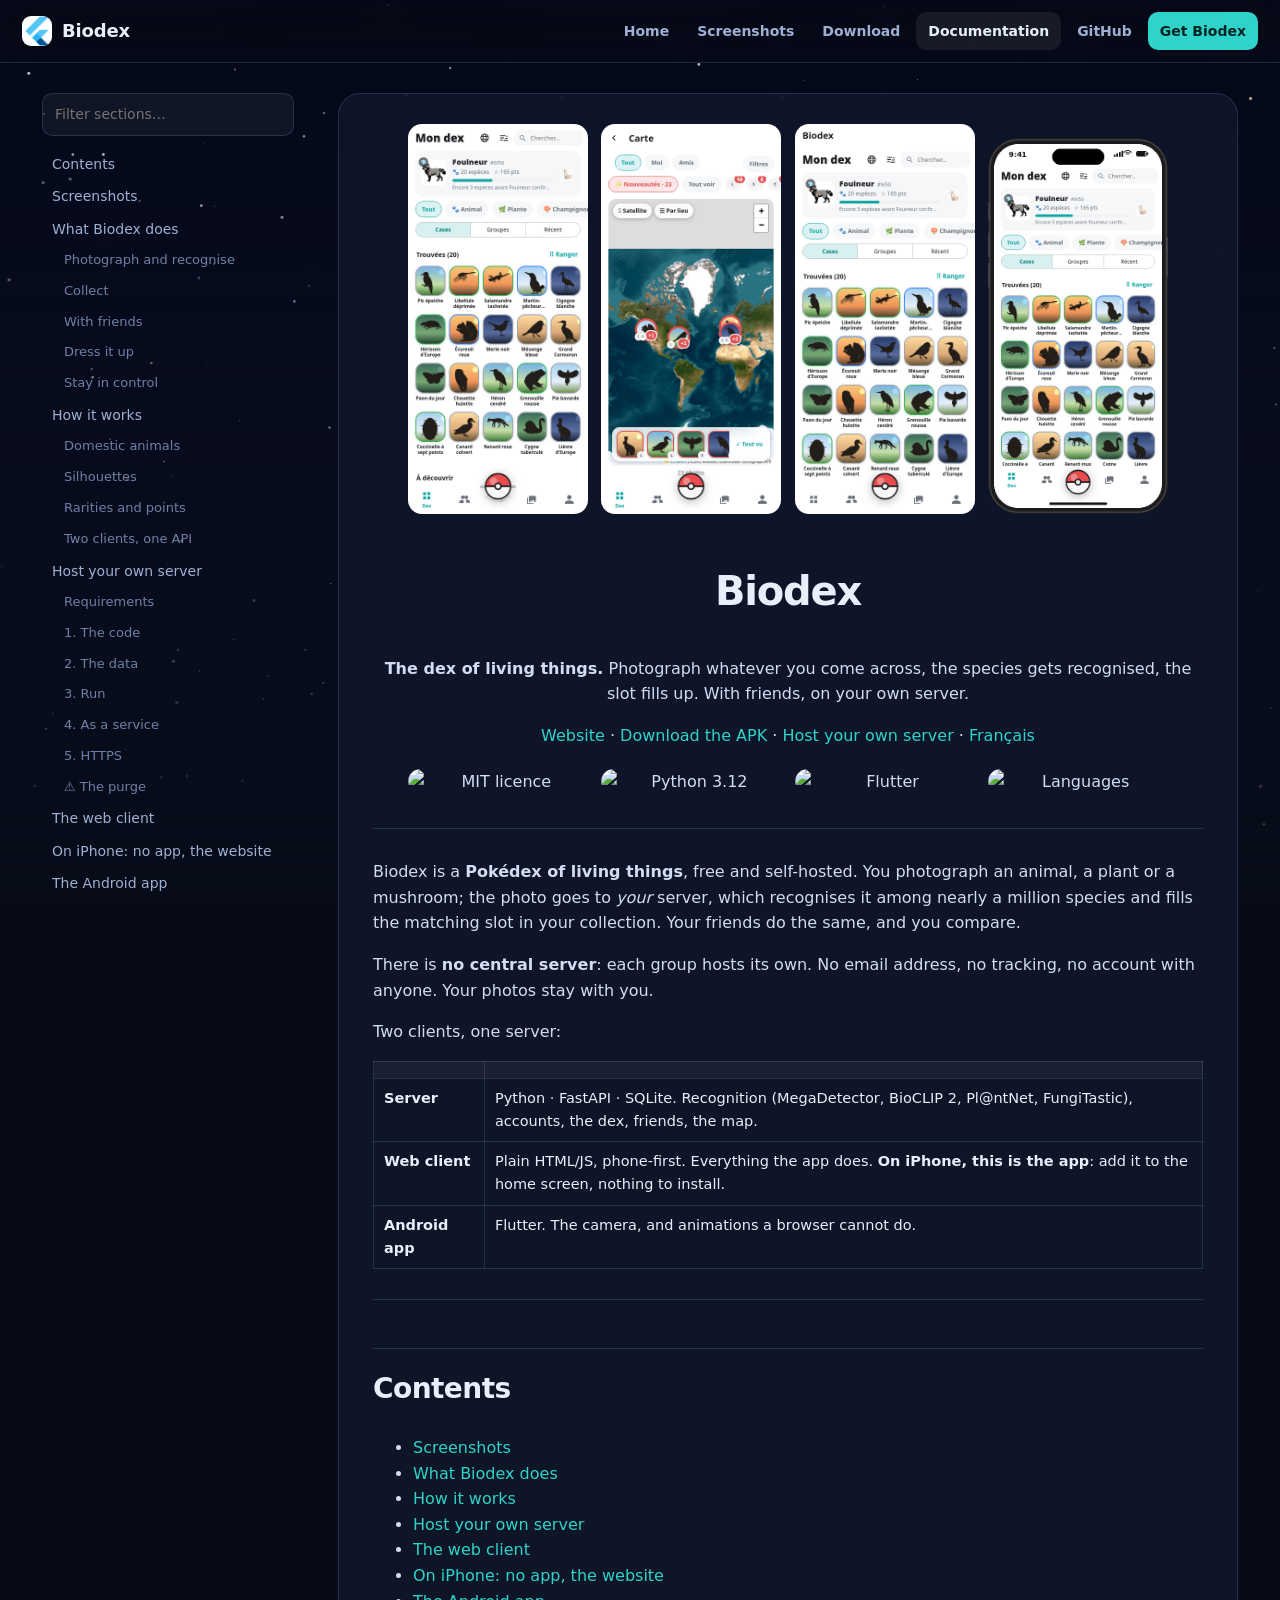
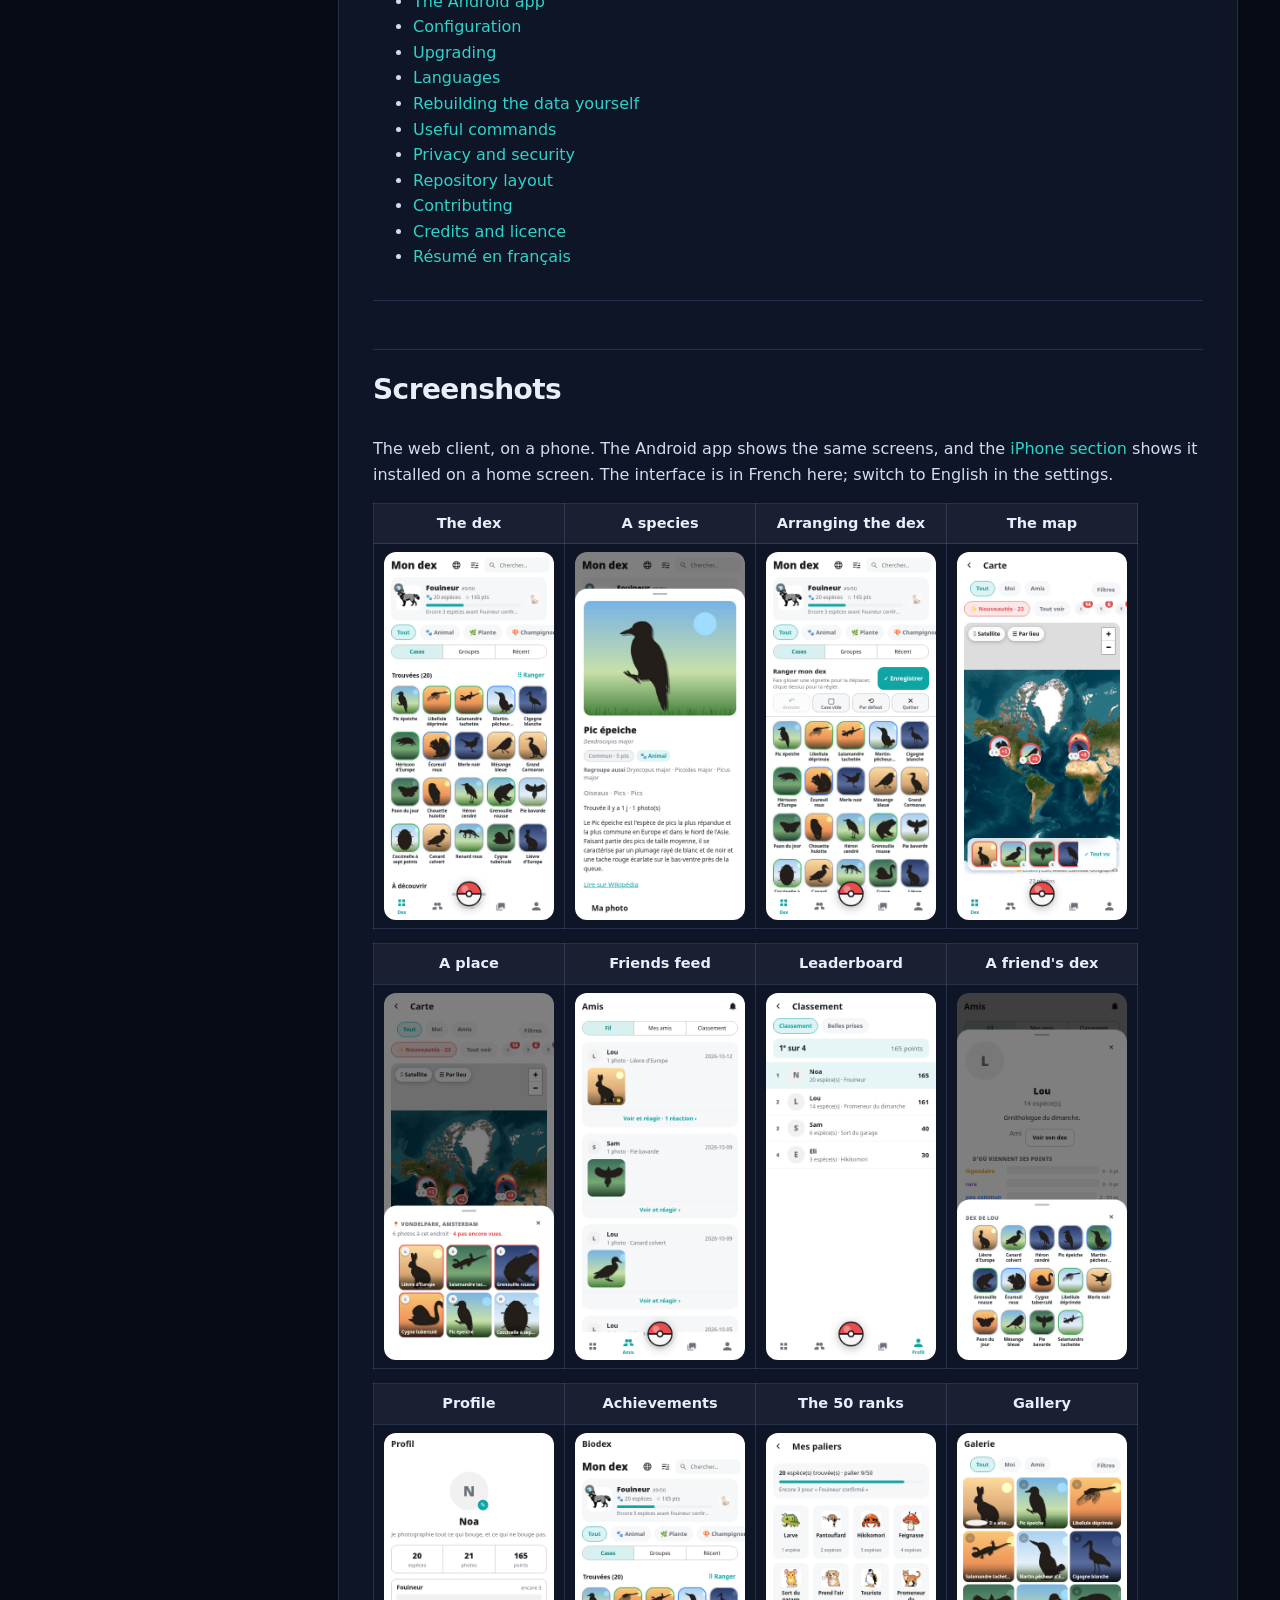
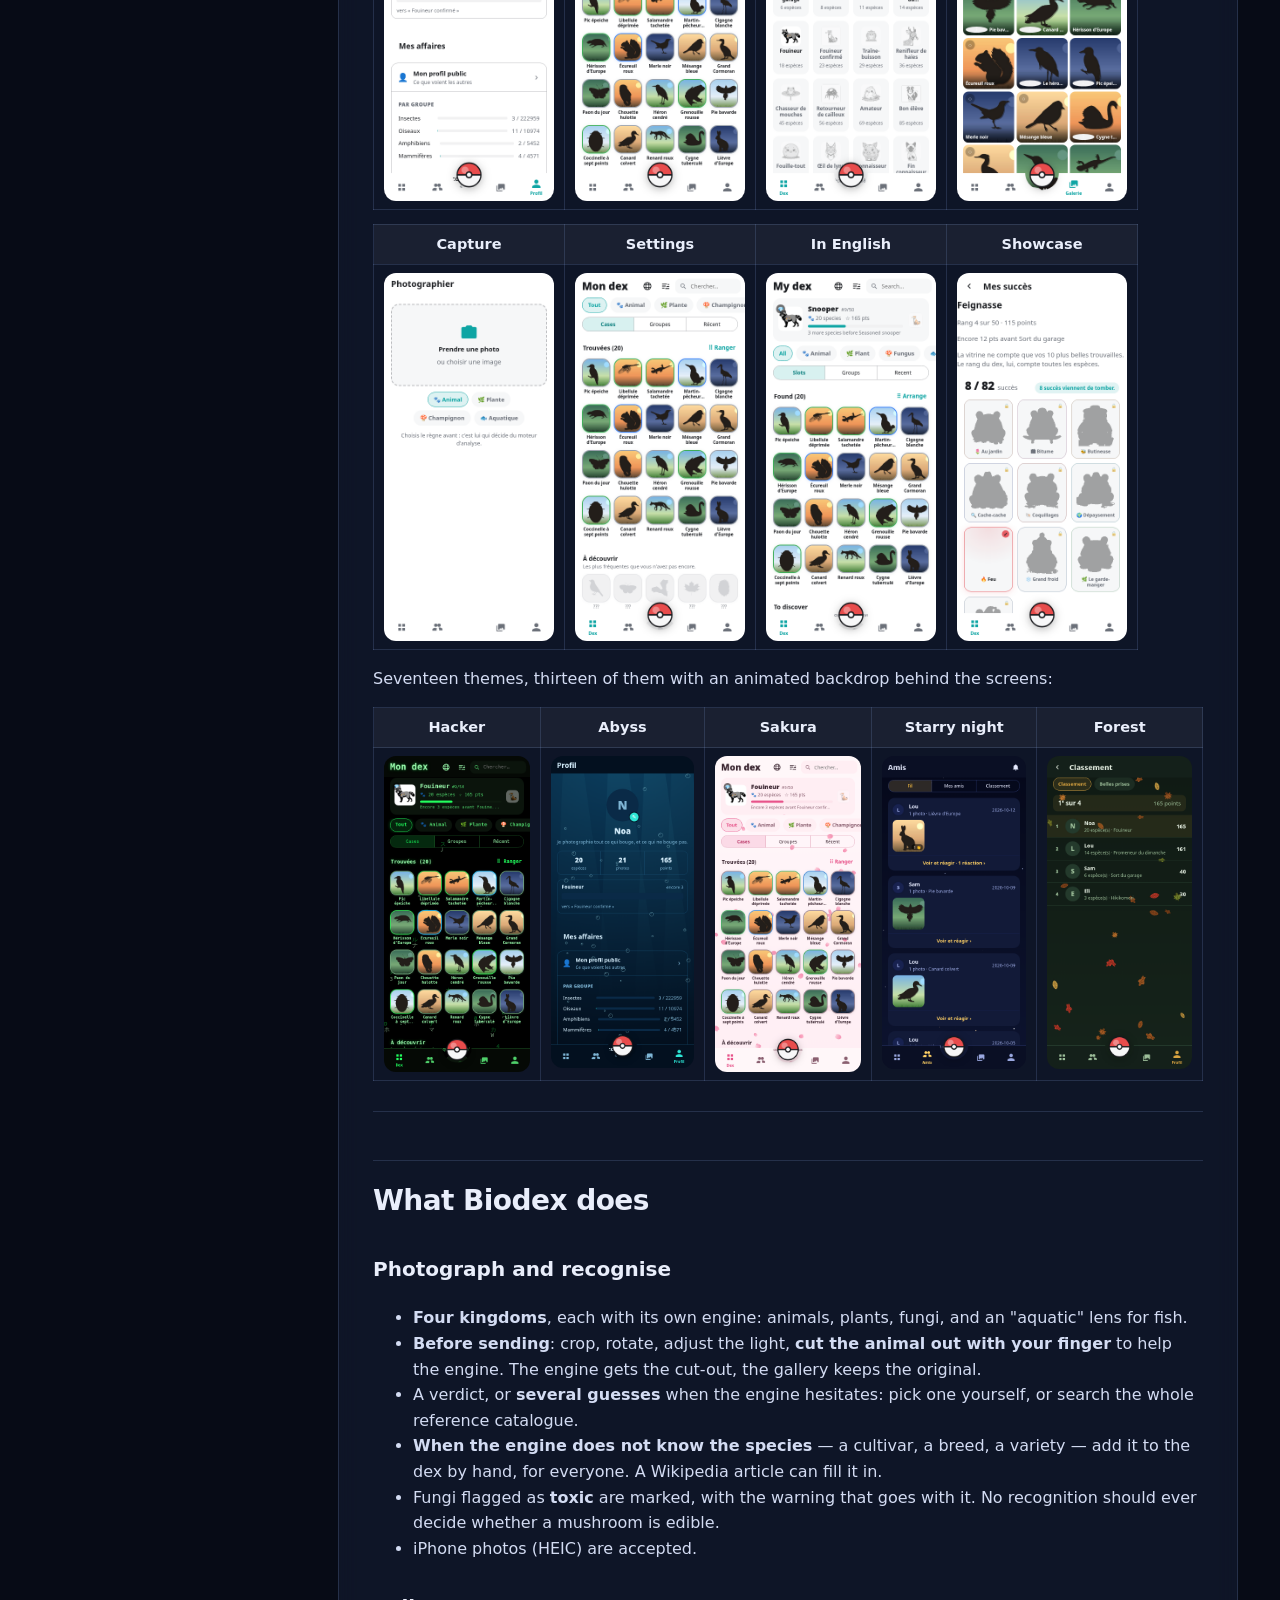
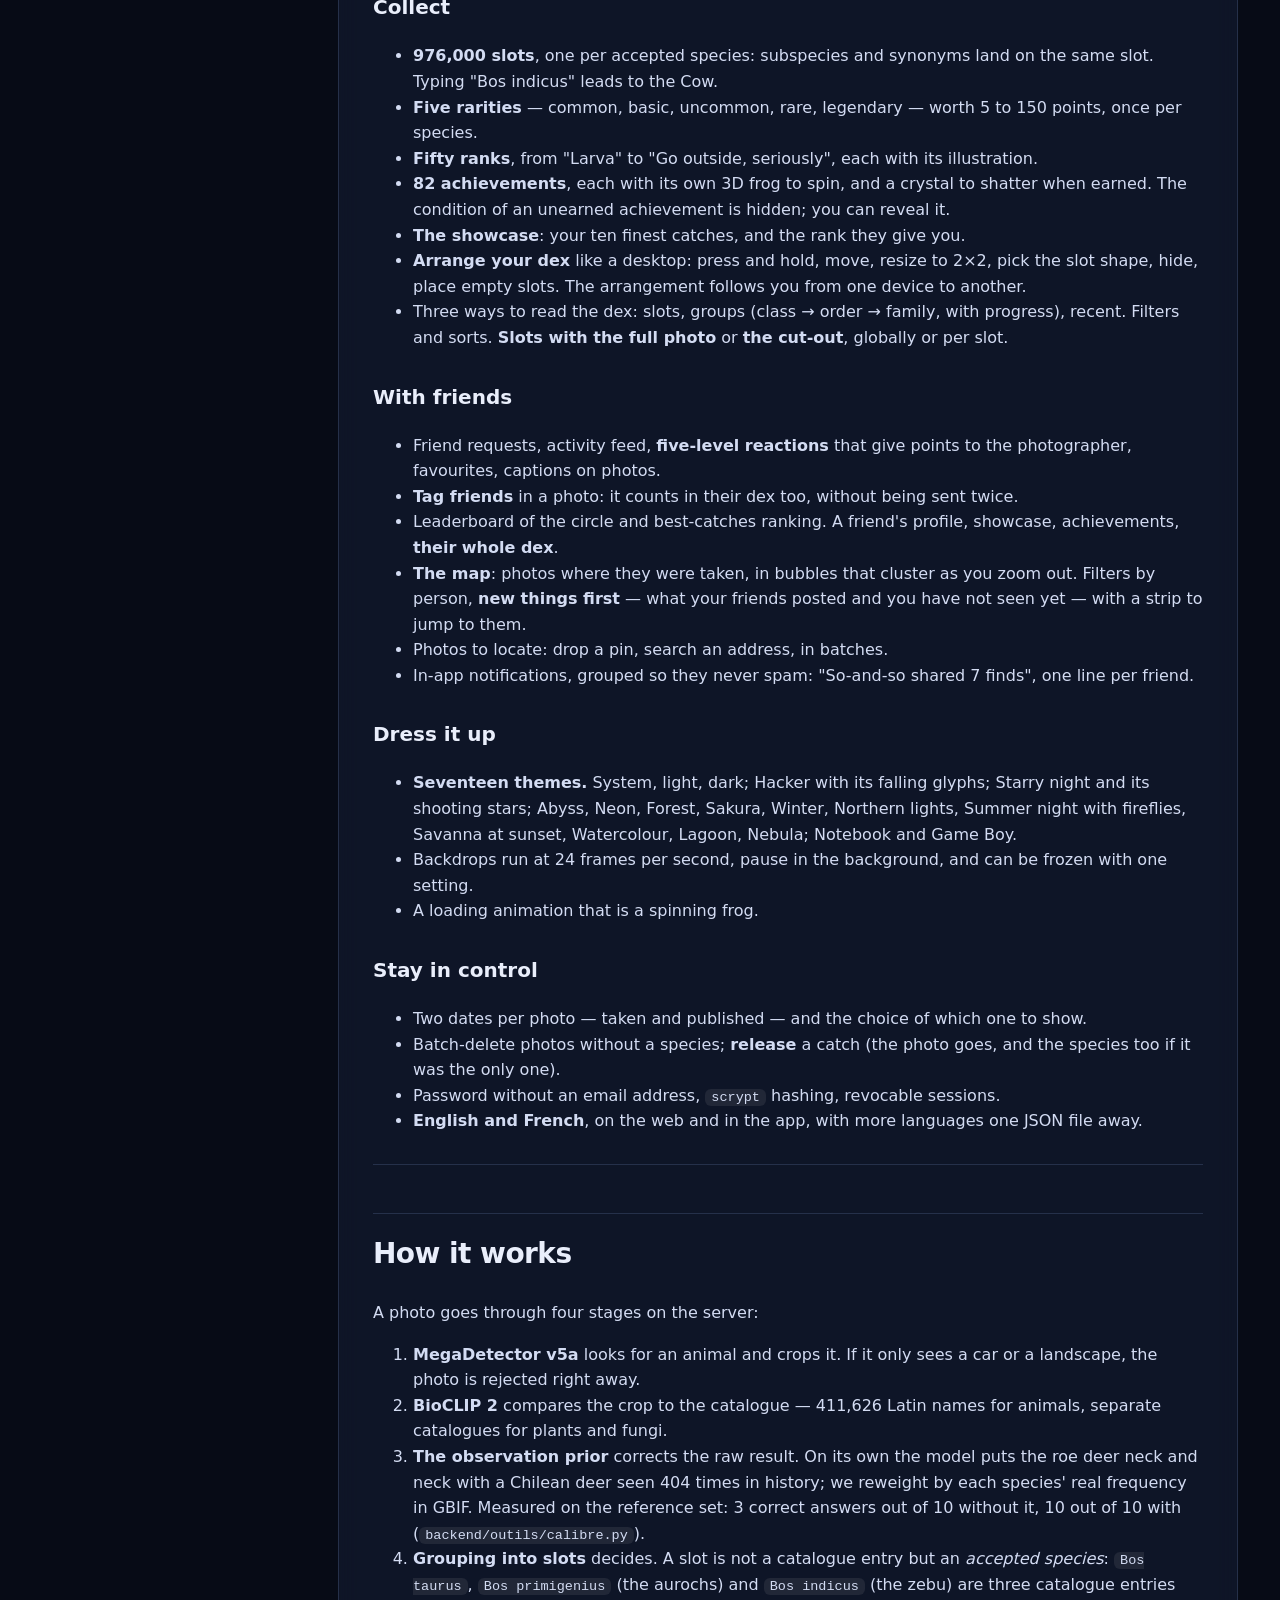
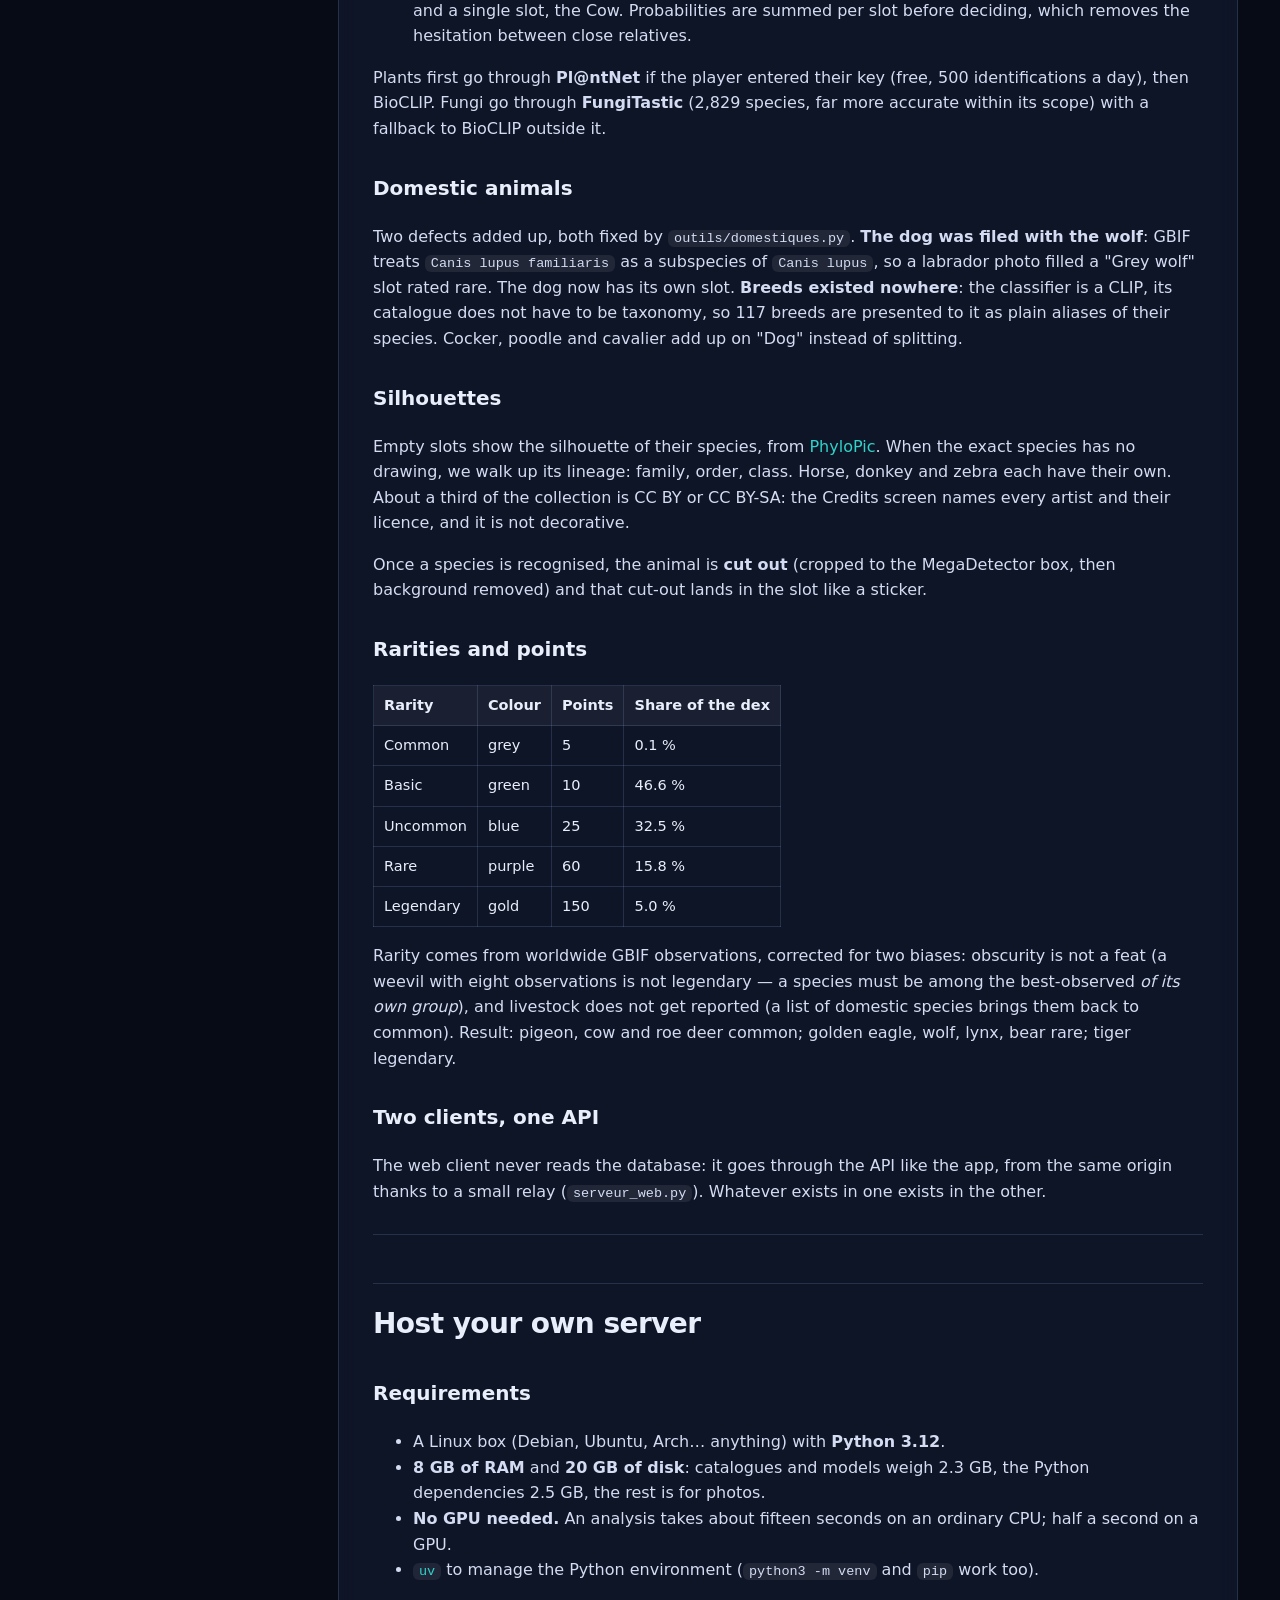
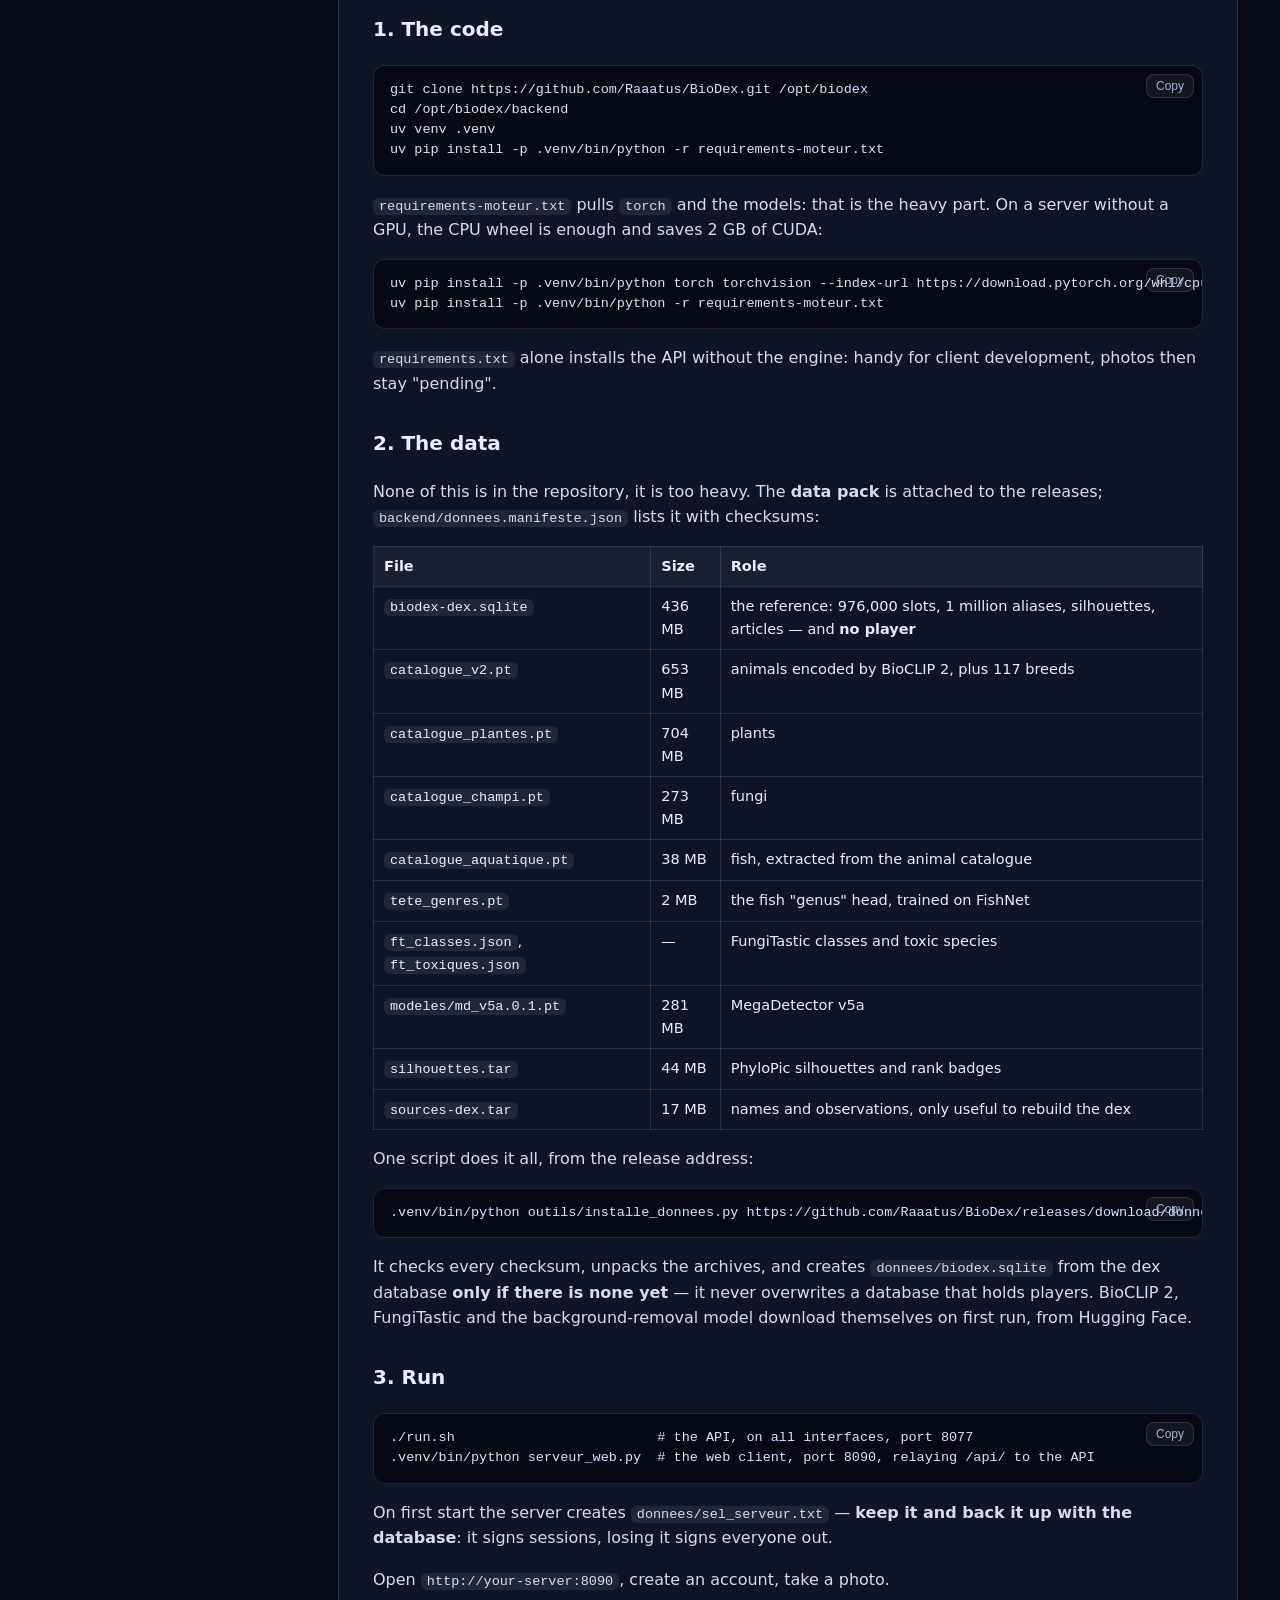
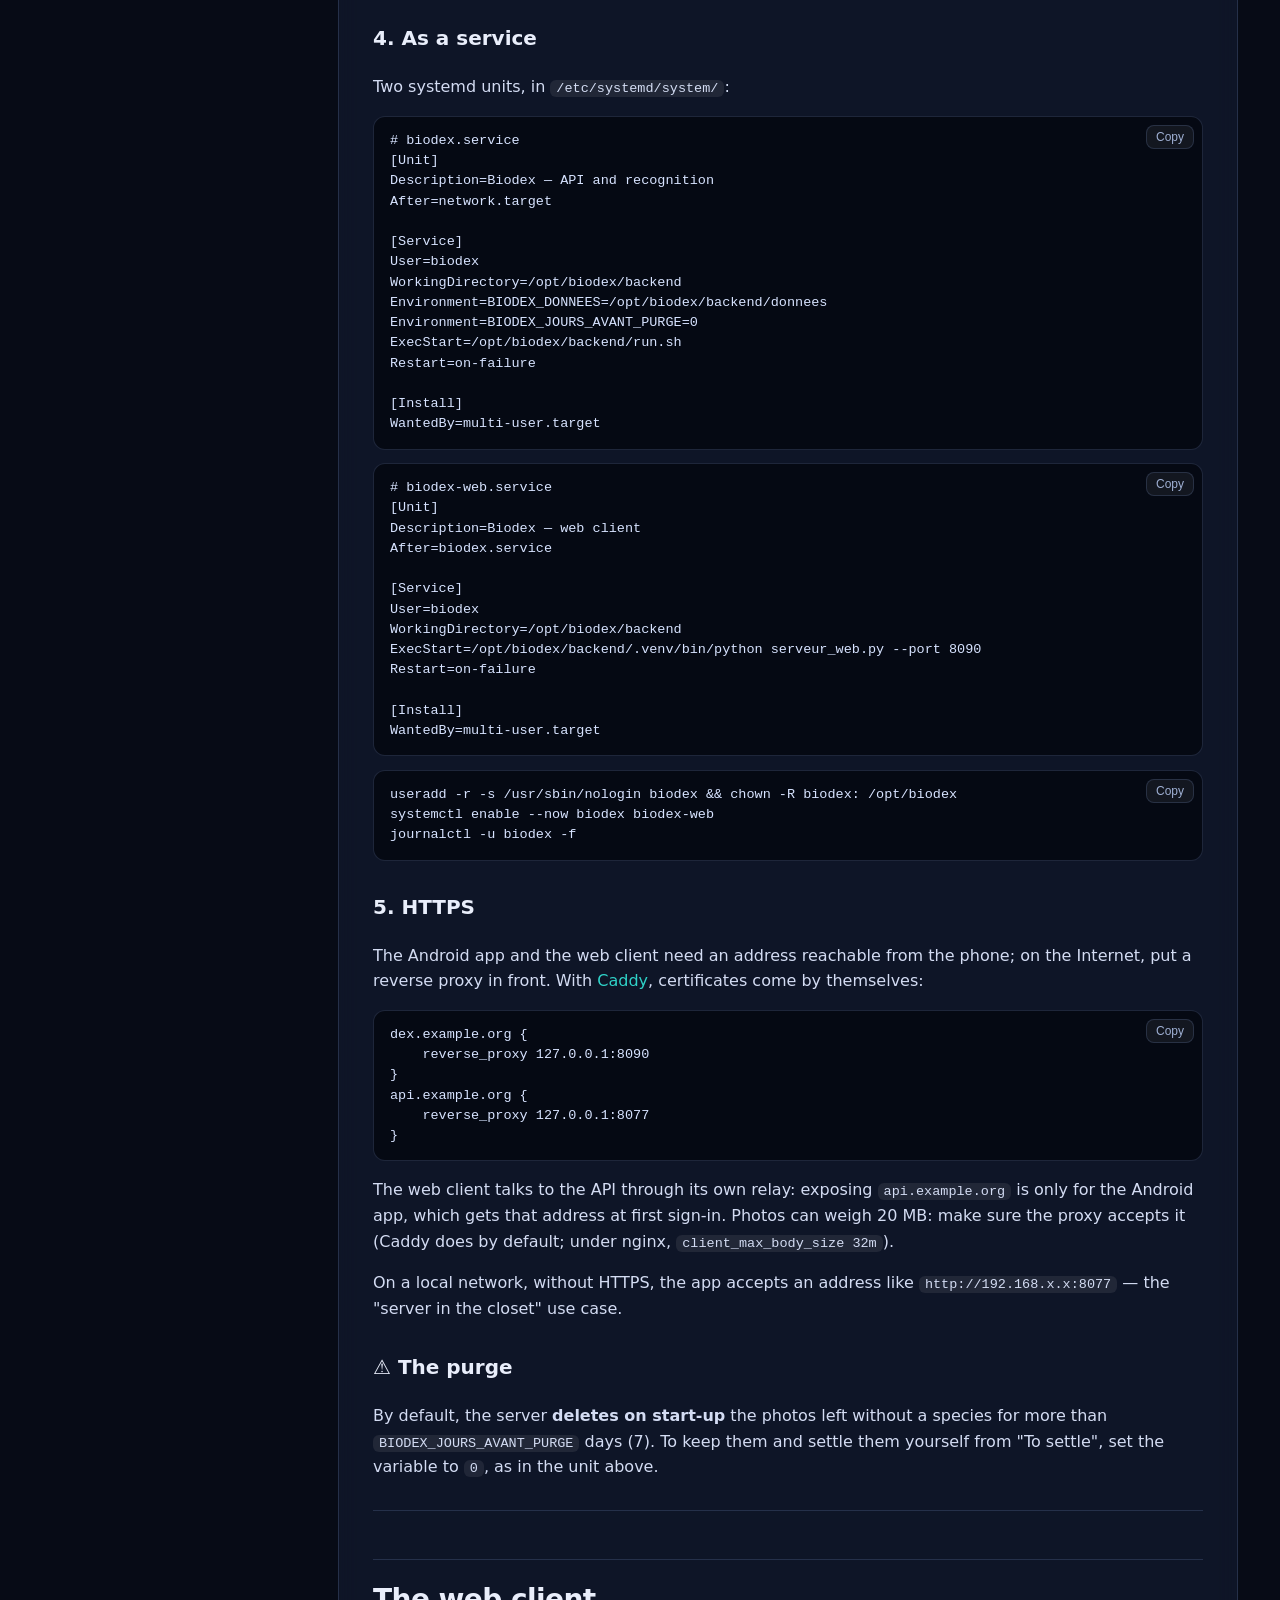
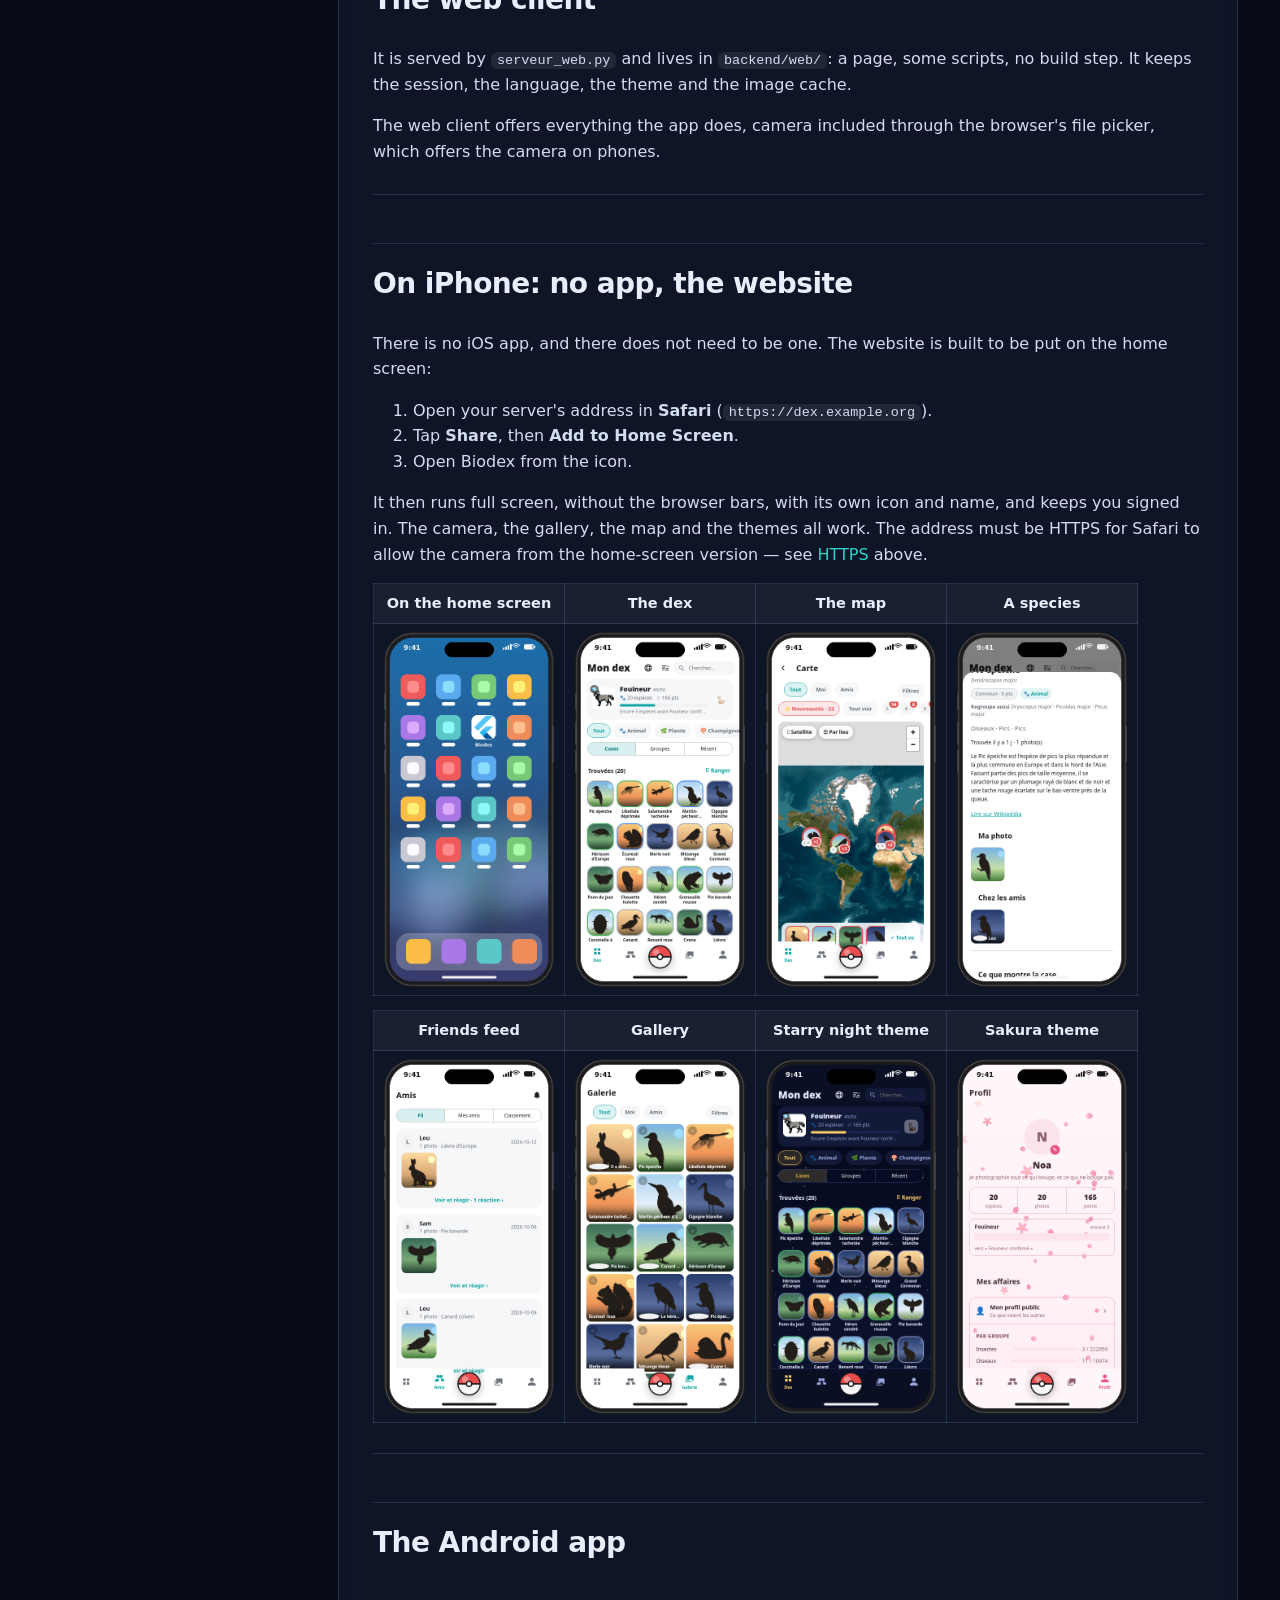
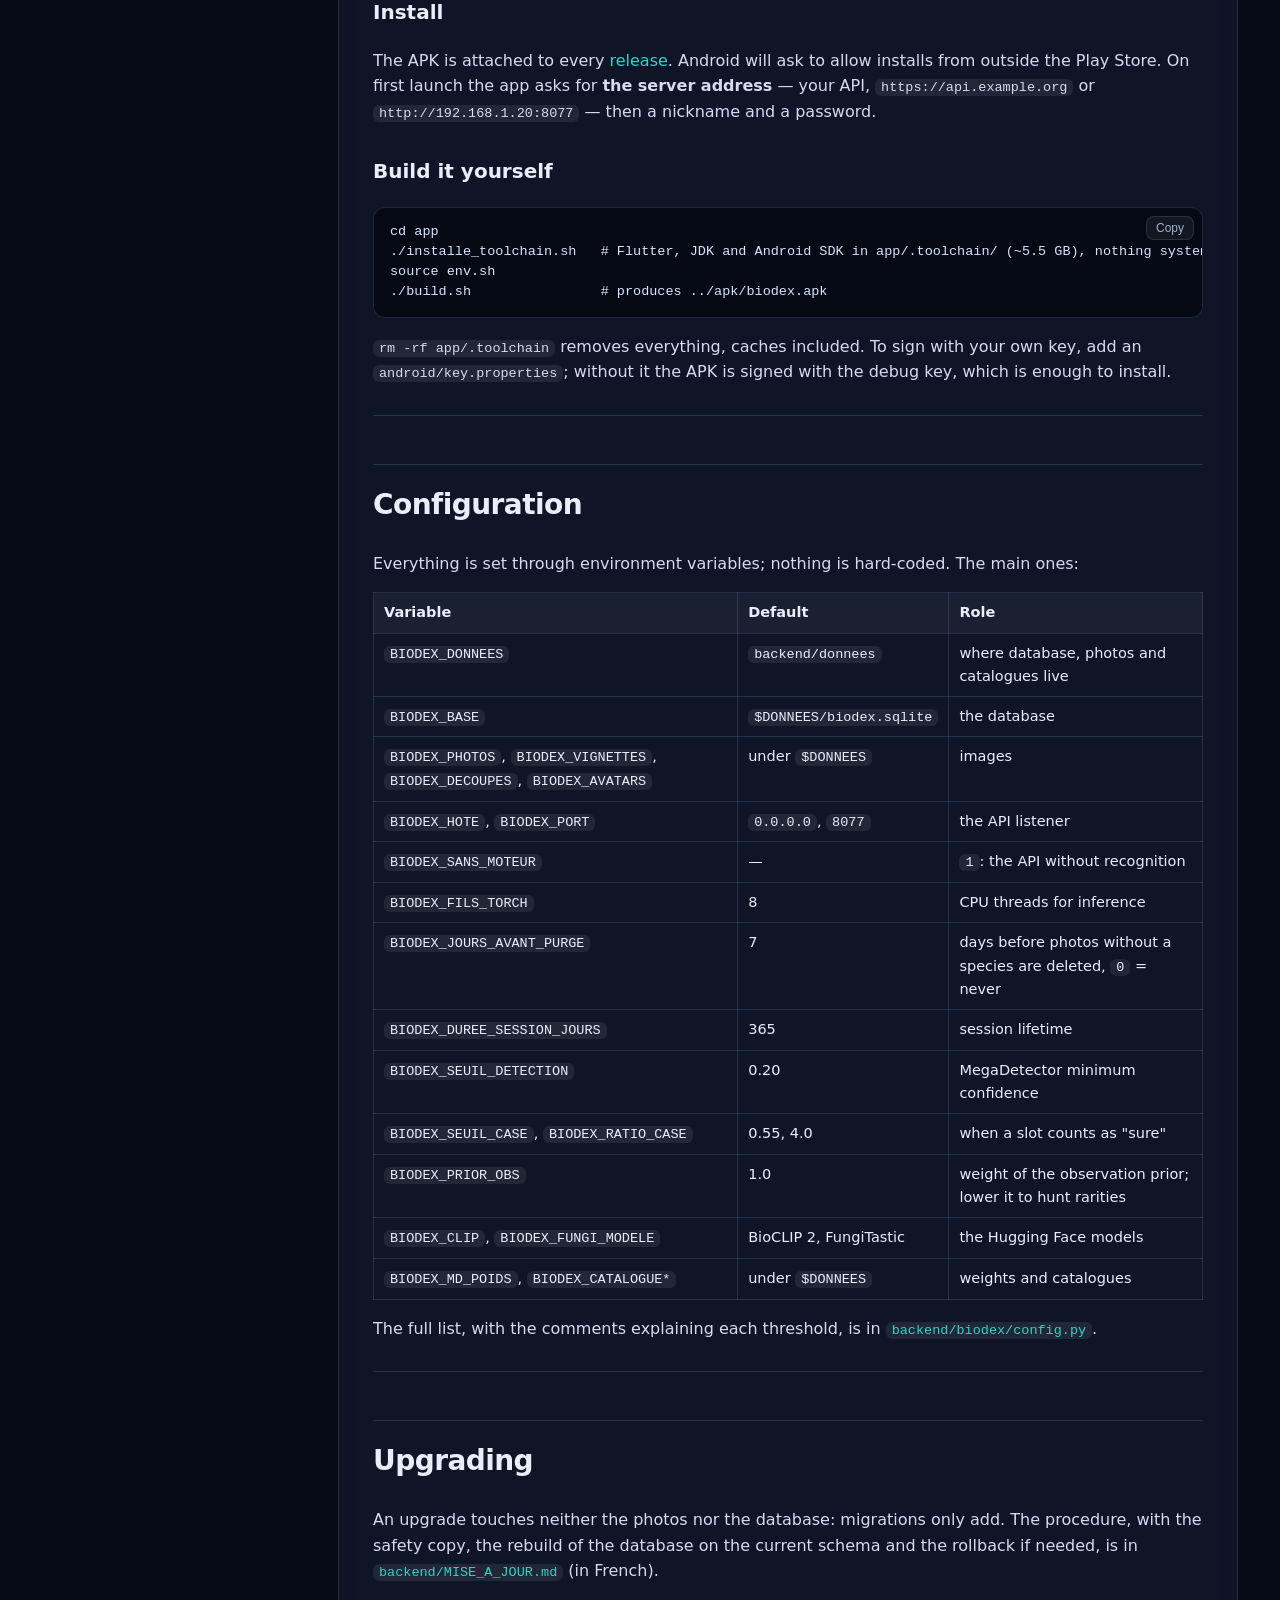
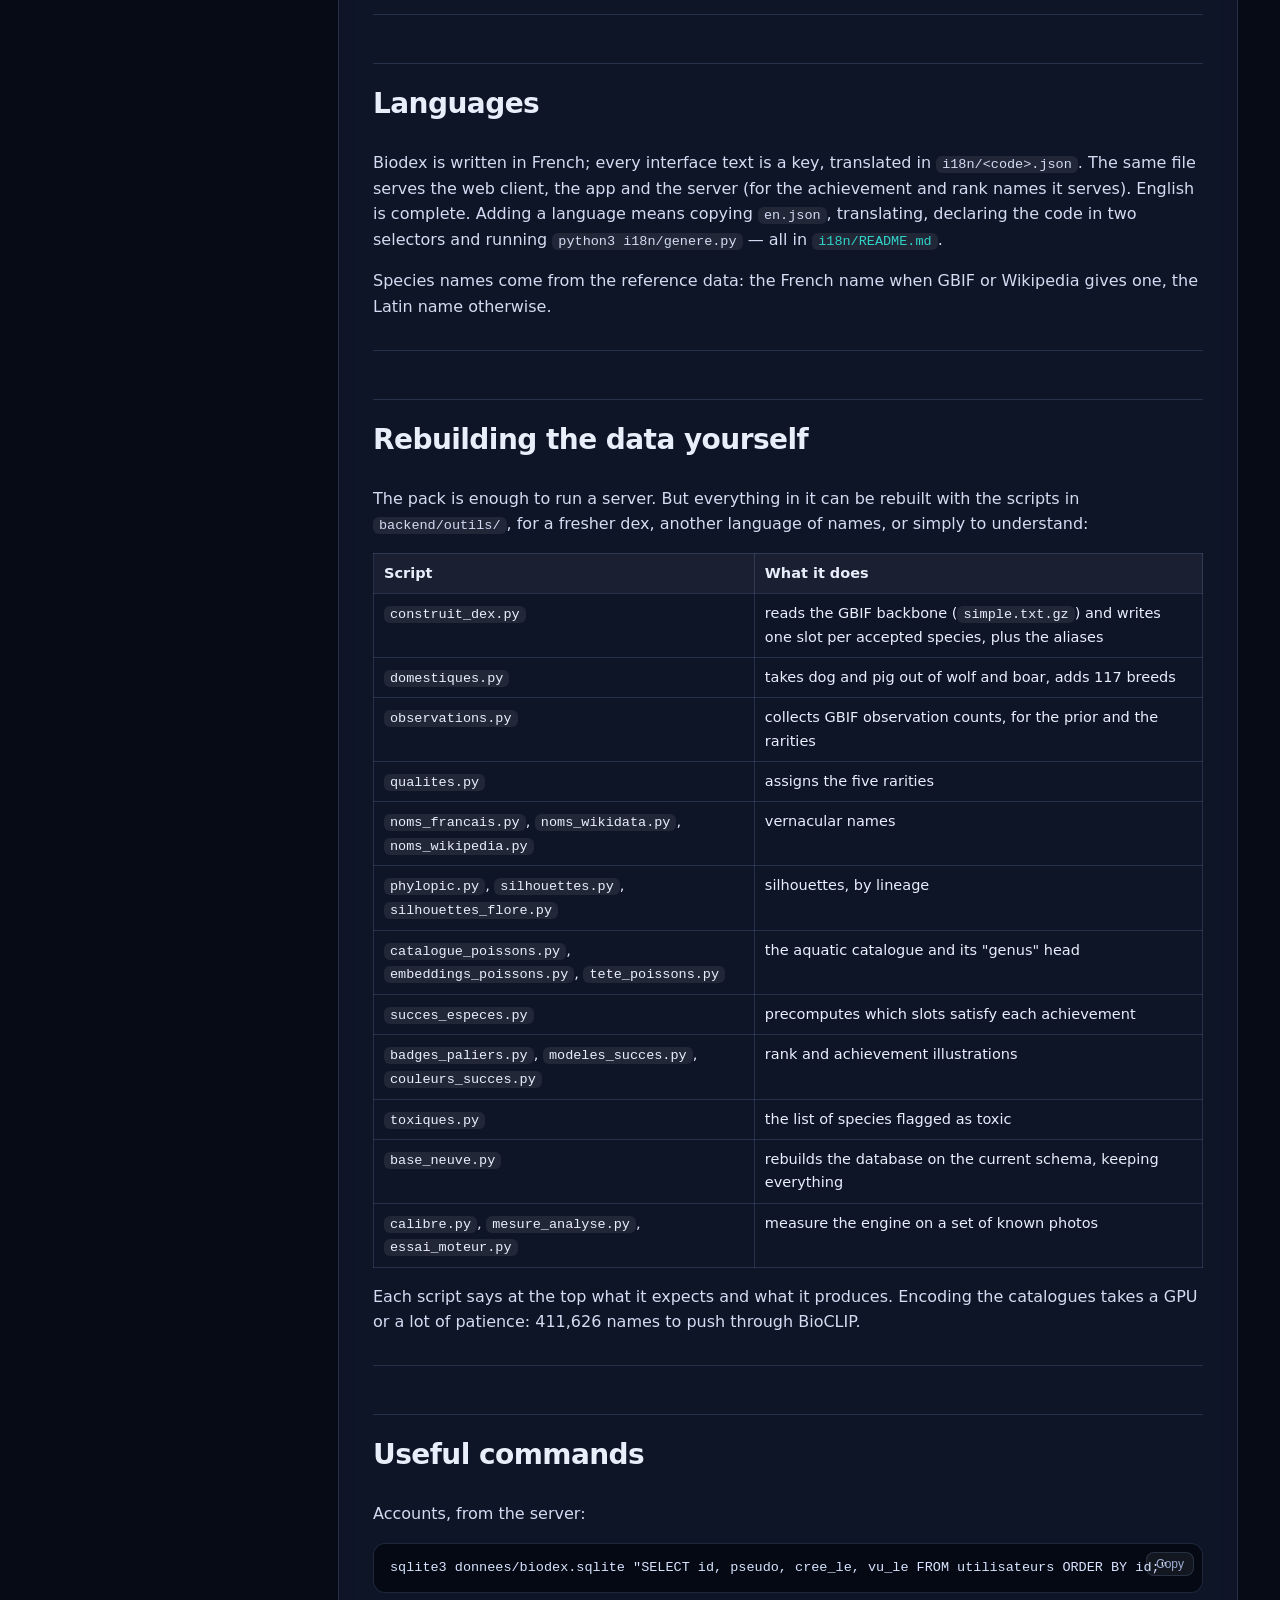
==== docs/docs.html @ 35f114d1 "Website: landing page with animated backdrops, screenshot gallery, downloads, and documentation gene" ====
<!doctype html>
<html lang="en">
<head>
<meta charset="utf-8">
<meta name="viewport" content="width=device-width, initial-scale=1">
<title>Biodex — documentation</title>
<meta name="description" content="Biodex documentation: how it works, hosting your own server, the Android app, the web client on iPhone, configuration, upgrading, languages, data.">
<link rel="icon" href="icone.png">
<link rel="stylesheet" href="style.css">
</head>
<body>
<div class="page">
  <header class="barre">
    <a class="marque" href="./"><img src="icone.png" alt="">Biodex</a>
    <nav>
      <a href="./">Home</a>
      <a href="./#captures">Screenshots</a>
      <a href="./#telecharger">Download</a>
      <a class="actif" href="docs.html">Documentation</a>
      <a href="https://github.com/Raaatus/BioDex">GitHub</a>
      <a class="cta" href="https://github.com/Raaatus/BioDex/releases/latest">Get Biodex</a>
    </nav>
  </header>
  <div class="doc">
    <aside>
      <input type="search" placeholder="Filter sections…" aria-label="Filter sections">
      <a href="#contents">Contents</a><a href="#screenshots">Screenshots</a><a href="#what-biodex-does">What Biodex does</a><a class="h3" href="#photograph-and-recognise">Photograph and recognise</a><a class="h3" href="#collect">Collect</a><a class="h3" href="#with-friends">With friends</a><a class="h3" href="#dress-it-up">Dress it up</a><a class="h3" href="#stay-in-control">Stay in control</a><a href="#how-it-works">How it works</a><a class="h3" href="#domestic-animals">Domestic animals</a><a class="h3" href="#silhouettes">Silhouettes</a><a class="h3" href="#rarities-and-points">Rarities and points</a><a class="h3" href="#two-clients-one-api">Two clients, one API</a><a href="#host-your-own-server">Host your own server</a><a class="h3" href="#requirements">Requirements</a><a class="h3" href="#1-the-code">1. The code</a><a class="h3" href="#2-the-data">2. The data</a><a class="h3" href="#3-run">3. Run</a><a class="h3" href="#4-as-a-service">4. As a service</a><a class="h3" href="#5-https">5. HTTPS</a><a class="h3" href="#-the-purge">⚠️ The purge</a><a href="#the-web-client">The web client</a><a href="#on-iphone-no-app-the-website">On iPhone: no app, the website</a><a href="#the-android-app">The Android app</a><a class="h3" href="#install">Install</a><a class="h3" href="#build-it-yourself">Build it yourself</a><a href="#configuration">Configuration</a><a href="#upgrading">Upgrading</a><a href="#languages">Languages</a><a href="#rebuilding-the-data-yourself">Rebuilding the data yourself</a><a href="#useful-commands">Useful commands</a><a href="#privacy-and-security">Privacy and security</a><a href="#repository-layout">Repository layout</a><a href="#contributing">Contributing</a><a href="#credits-and-licence">Credits and licence</a><a href="#résumé-en-français">Résumé en français</a>
      <a href="https://github.com/Raaatus/BioDex/edit/main/README.md" style="margin-top:14px;color:var(--accent)">✎ Edit this page on GitHub</a>
    </aside>
    <article class="prose">
<p align="center">
  <img src="captures/dex.png" width="200" alt="The dex">
  <img src="captures/carte.png" width="200" alt="The map">
  <img src="captures/succes.png" width="200" alt="Achievements">
  <img src="captures/ios-dex.png" width="200" alt="On an iPhone home screen">
</p>

<h1 align="center">Biodex</h1>

<p align="center"><b>The dex of living things.</b> Photograph whatever you come across, the species gets recognised, the slot fills up. With friends, on your own server.</p>

<p align="center">
  <a href="https://raaatus.github.io/BioDex/">Website</a> ·
  <a href="https://github.com/Raaatus/BioDex/releases/latest">Download the APK</a> ·
  <a href="#host-your-own-server">Host your own server</a> ·
  <a href="#résumé-en-français">Français</a>
</p>

<p align="center">
  <img alt="MIT licence" src="https://img.shields.io/badge/licence-MIT-2fc3c1">
  <img alt="Python 3.12" src="https://img.shields.io/badge/python-3.12-3776ab">
  <img alt="Flutter" src="https://img.shields.io/badge/flutter-stable-02569b">
  <img alt="Languages" src="https://img.shields.io/badge/languages-en%20%7C%20fr-ffd166">
</p>

<hr />
<p>Biodex is a <strong>Pokédex of living things</strong>, free and self-hosted. You photograph an animal, a plant or a mushroom; the photo goes to <em>your</em> server, which recognises it among nearly a million species and fills the matching slot in your collection. Your friends do the same, and you compare.</p>
<p>There is <strong>no central server</strong>: each group hosts its own. No email address, no tracking, no account with anyone. Your photos stay with you.</p>
<p>Two clients, one server:</p>
<table>
<thead>
<tr>
<th></th>
<th></th>
</tr>
</thead>
<tbody>
<tr>
<td><strong>Server</strong></td>
<td>Python · FastAPI · SQLite. Recognition (MegaDetector, BioCLIP 2, Pl@ntNet, FungiTastic), accounts, the dex, friends, the map.</td>
</tr>
<tr>
<td><strong>Web client</strong></td>
<td>Plain HTML/JS, phone-first. Everything the app does. <strong>On iPhone, this is the app</strong>: add it to the home screen, nothing to install.</td>
</tr>
<tr>
<td><strong>Android app</strong></td>
<td>Flutter. The camera, and animations a browser cannot do.</td>
</tr>
</tbody>
</table>
<hr />
<h2 id="contents">Contents</h2>
<ul>
<li><a href="#screenshots">Screenshots</a></li>
<li><a href="#what-biodex-does">What Biodex does</a></li>
<li><a href="#how-it-works">How it works</a></li>
<li><a href="#host-your-own-server">Host your own server</a></li>
<li><a href="#the-web-client">The web client</a></li>
<li><a href="#on-iphone-no-app-the-website">On iPhone: no app, the website</a></li>
<li><a href="#the-android-app">The Android app</a></li>
<li><a href="#configuration">Configuration</a></li>
<li><a href="#upgrading">Upgrading</a></li>
<li><a href="#languages">Languages</a></li>
<li><a href="#rebuilding-the-data-yourself">Rebuilding the data yourself</a></li>
<li><a href="#useful-commands">Useful commands</a></li>
<li><a href="#privacy-and-security">Privacy and security</a></li>
<li><a href="#repository-layout">Repository layout</a></li>
<li><a href="#contributing">Contributing</a></li>
<li><a href="#credits-and-licence">Credits and licence</a></li>
<li><a href="#résumé-en-français">Résumé en français</a></li>
</ul>
<hr />
<h2 id="screenshots">Screenshots</h2>
<p>The web client, on a phone. The Android app shows the same screens, and the <a href="#on-iphone-no-app-the-website">iPhone section</a> shows it installed on a home screen. The interface is in French here; switch to English in the settings.</p>
<table>
<thead>
<tr>
<th style="text-align: center;">The dex</th>
<th style="text-align: center;">A species</th>
<th style="text-align: center;">Arranging the dex</th>
<th style="text-align: center;">The map</th>
</tr>
</thead>
<tbody>
<tr>
<td style="text-align: center;"><img alt="" src="captures/dex.png" /></td>
<td style="text-align: center;"><img alt="" src="captures/fiche.png" /></td>
<td style="text-align: center;"><img alt="" src="captures/ranger.png" /></td>
<td style="text-align: center;"><img alt="" src="captures/carte.png" /></td>
</tr>
</tbody>
</table>
<table>
<thead>
<tr>
<th style="text-align: center;">A place</th>
<th style="text-align: center;">Friends feed</th>
<th style="text-align: center;">Leaderboard</th>
<th style="text-align: center;">A friend's dex</th>
</tr>
</thead>
<tbody>
<tr>
<td style="text-align: center;"><img alt="" src="captures/carte-lieu.png" /></td>
<td style="text-align: center;"><img alt="" src="captures/amis.png" /></td>
<td style="text-align: center;"><img alt="" src="captures/classement.png" /></td>
<td style="text-align: center;"><img alt="" src="captures/dex-ami.png" /></td>
</tr>
</tbody>
</table>
<table>
<thead>
<tr>
<th style="text-align: center;">Profile</th>
<th style="text-align: center;">Achievements</th>
<th style="text-align: center;">The 50 ranks</th>
<th style="text-align: center;">Gallery</th>
</tr>
</thead>
<tbody>
<tr>
<td style="text-align: center;"><img alt="" src="captures/profil.png" /></td>
<td style="text-align: center;"><img alt="" src="captures/succes.png" /></td>
<td style="text-align: center;"><img alt="" src="captures/paliers.png" /></td>
<td style="text-align: center;"><img alt="" src="captures/galerie.png" /></td>
</tr>
</tbody>
</table>
<table>
<thead>
<tr>
<th style="text-align: center;">Capture</th>
<th style="text-align: center;">Settings</th>
<th style="text-align: center;">In English</th>
<th style="text-align: center;">Showcase</th>
</tr>
</thead>
<tbody>
<tr>
<td style="text-align: center;"><img alt="" src="captures/capture.png" /></td>
<td style="text-align: center;"><img alt="" src="captures/reglages.png" /></td>
<td style="text-align: center;"><img alt="" src="captures/dex-en.png" /></td>
<td style="text-align: center;"><img alt="" src="captures/vitrine.png" /></td>
</tr>
</tbody>
</table>
<p>Seventeen themes, thirteen of them with an animated backdrop behind the screens:</p>
<table>
<thead>
<tr>
<th style="text-align: center;">Hacker</th>
<th style="text-align: center;">Abyss</th>
<th style="text-align: center;">Sakura</th>
<th style="text-align: center;">Starry night</th>
<th style="text-align: center;">Forest</th>
</tr>
</thead>
<tbody>
<tr>
<td style="text-align: center;"><img alt="" src="captures/theme-hacker.png" /></td>
<td style="text-align: center;"><img alt="" src="captures/theme-abysses.png" /></td>
<td style="text-align: center;"><img alt="" src="captures/theme-sakura.png" /></td>
<td style="text-align: center;"><img alt="" src="captures/theme-nuit.png" /></td>
<td style="text-align: center;"><img alt="" src="captures/theme-foret.png" /></td>
</tr>
</tbody>
</table>
<hr />
<h2 id="what-biodex-does">What Biodex does</h2>
<h3 id="photograph-and-recognise">Photograph and recognise</h3>
<ul>
<li><strong>Four kingdoms</strong>, each with its own engine: animals, plants, fungi, and an "aquatic" lens for fish.</li>
<li><strong>Before sending</strong>: crop, rotate, adjust the light, <strong>cut the animal out with your finger</strong> to help the engine. The engine gets the cut-out, the gallery keeps the original.</li>
<li>A verdict, or <strong>several guesses</strong> when the engine hesitates: pick one yourself, or search the whole reference catalogue.</li>
<li><strong>When the engine does not know the species</strong> — a cultivar, a breed, a variety — add it to the dex by hand, for everyone. A Wikipedia article can fill it in.</li>
<li>Fungi flagged as <strong>toxic</strong> are marked, with the warning that goes with it. No recognition should ever decide whether a mushroom is edible.</li>
<li>iPhone photos (HEIC) are accepted.</li>
</ul>
<h3 id="collect">Collect</h3>
<ul>
<li><strong>976,000 slots</strong>, one per accepted species: subspecies and synonyms land on the same slot. Typing "Bos indicus" leads to the Cow.</li>
<li><strong>Five rarities</strong> — common, basic, uncommon, rare, legendary — worth 5 to 150 points, once per species.</li>
<li><strong>Fifty ranks</strong>, from "Larva" to "Go outside, seriously", each with its illustration.</li>
<li><strong>82 achievements</strong>, each with its own 3D frog to spin, and a crystal to shatter when earned. The condition of an unearned achievement is hidden; you can reveal it.</li>
<li><strong>The showcase</strong>: your ten finest catches, and the rank they give you.</li>
<li><strong>Arrange your dex</strong> like a desktop: press and hold, move, resize to 2×2, pick the slot shape, hide, place empty slots. The arrangement follows you from one device to another.</li>
<li>Three ways to read the dex: slots, groups (class → order → family, with progress), recent. Filters and sorts. <strong>Slots with the full photo</strong> or <strong>the cut-out</strong>, globally or per slot.</li>
</ul>
<h3 id="with-friends">With friends</h3>
<ul>
<li>Friend requests, activity feed, <strong>five-level reactions</strong> that give points to the photographer, favourites, captions on photos.</li>
<li><strong>Tag friends</strong> in a photo: it counts in their dex too, without being sent twice.</li>
<li>Leaderboard of the circle and best-catches ranking. A friend's profile, showcase, achievements, <strong>their whole dex</strong>.</li>
<li><strong>The map</strong>: photos where they were taken, in bubbles that cluster as you zoom out. Filters by person, <strong>new things first</strong> — what your friends posted and you have not seen yet — with a strip to jump to them.</li>
<li>Photos to locate: drop a pin, search an address, in batches.</li>
<li>In-app notifications, grouped so they never spam: "So-and-so shared 7 finds", one line per friend.</li>
</ul>
<h3 id="dress-it-up">Dress it up</h3>
<ul>
<li><strong>Seventeen themes.</strong> System, light, dark; Hacker with its falling glyphs; Starry night and its shooting stars; Abyss, Neon, Forest, Sakura, Winter, Northern lights, Summer night with fireflies, Savanna at sunset, Watercolour, Lagoon, Nebula; Notebook and Game Boy.</li>
<li>Backdrops run at 24 frames per second, pause in the background, and can be frozen with one setting.</li>
<li>A loading animation that is a spinning frog.</li>
</ul>
<h3 id="stay-in-control">Stay in control</h3>
<ul>
<li>Two dates per photo — taken and published — and the choice of which one to show.</li>
<li>Batch-delete photos without a species; <strong>release</strong> a catch (the photo goes, and the species too if it was the only one).</li>
<li>Password without an email address, <code>scrypt</code> hashing, revocable sessions.</li>
<li><strong>English and French</strong>, on the web and in the app, with more languages one JSON file away.</li>
</ul>
<hr />
<h2 id="how-it-works">How it works</h2>
<p>A photo goes through four stages on the server:</p>
<ol>
<li><strong>MegaDetector v5a</strong> looks for an animal and crops it. If it only sees a car or a landscape, the photo is rejected right away.</li>
<li><strong>BioCLIP 2</strong> compares the crop to the catalogue — 411,626 Latin names for animals, separate catalogues for plants and fungi.</li>
<li><strong>The observation prior</strong> corrects the raw result. On its own the model puts the roe deer neck and neck with a Chilean deer seen 404 times in history; we reweight by each species' real frequency in GBIF. Measured on the reference set: 3 correct answers out of 10 without it, 10 out of 10 with (<code>backend/outils/calibre.py</code>).</li>
<li><strong>Grouping into slots</strong> decides. A slot is not a catalogue entry but an <em>accepted species</em>: <code>Bos taurus</code>, <code>Bos primigenius</code> (the aurochs) and <code>Bos indicus</code> (the zebu) are three catalogue entries and a single slot, the Cow. Probabilities are summed per slot before deciding, which removes the hesitation between close relatives.</li>
</ol>
<p>Plants first go through <strong>Pl@ntNet</strong> if the player entered their key (free, 500 identifications a day), then BioCLIP. Fungi go through <strong>FungiTastic</strong> (2,829 species, far more accurate within its scope) with a fallback to BioCLIP outside it.</p>
<h3 id="domestic-animals">Domestic animals</h3>
<p>Two defects added up, both fixed by <code>outils/domestiques.py</code>. <strong>The dog was filed with the wolf</strong>: GBIF treats <code>Canis lupus familiaris</code> as a subspecies of <code>Canis lupus</code>, so a labrador photo filled a "Grey wolf" slot rated rare. The dog now has its own slot. <strong>Breeds existed nowhere</strong>: the classifier is a CLIP, its catalogue does not have to be taxonomy, so 117 breeds are presented to it as plain aliases of their species. Cocker, poodle and cavalier add up on "Dog" instead of splitting.</p>
<h3 id="silhouettes">Silhouettes</h3>
<p>Empty slots show the silhouette of their species, from <a href="https://www.phylopic.org">PhyloPic</a>. When the exact species has no drawing, we walk up its lineage: family, order, class. Horse, donkey and zebra each have their own. About a third of the collection is CC BY or CC BY-SA: the Credits screen names every artist and their licence, and it is not decorative.</p>
<p>Once a species is recognised, the animal is <strong>cut out</strong> (cropped to the MegaDetector box, then background removed) and that cut-out lands in the slot like a sticker.</p>
<h3 id="rarities-and-points">Rarities and points</h3>
<table>
<thead>
<tr>
<th>Rarity</th>
<th>Colour</th>
<th>Points</th>
<th>Share of the dex</th>
</tr>
</thead>
<tbody>
<tr>
<td>Common</td>
<td>grey</td>
<td>5</td>
<td>0.1 %</td>
</tr>
<tr>
<td>Basic</td>
<td>green</td>
<td>10</td>
<td>46.6 %</td>
</tr>
<tr>
<td>Uncommon</td>
<td>blue</td>
<td>25</td>
<td>32.5 %</td>
</tr>
<tr>
<td>Rare</td>
<td>purple</td>
<td>60</td>
<td>15.8 %</td>
</tr>
<tr>
<td>Legendary</td>
<td>gold</td>
<td>150</td>
<td>5.0 %</td>
</tr>
</tbody>
</table>
<p>Rarity comes from worldwide GBIF observations, corrected for two biases: obscurity is not a feat (a weevil with eight observations is not legendary — a species must be among the best-observed <em>of its own group</em>), and livestock does not get reported (a list of domestic species brings them back to common). Result: pigeon, cow and roe deer common; golden eagle, wolf, lynx, bear rare; tiger legendary.</p>
<h3 id="two-clients-one-api">Two clients, one API</h3>
<p>The web client never reads the database: it goes through the API like the app, from the same origin thanks to a small relay (<code>serveur_web.py</code>). Whatever exists in one exists in the other.</p>
<hr />
<h2 id="host-your-own-server">Host your own server</h2>
<h3 id="requirements">Requirements</h3>
<ul>
<li>A Linux box (Debian, Ubuntu, Arch… anything) with <strong>Python 3.12</strong>.</li>
<li><strong>8 GB of RAM</strong> and <strong>20 GB of disk</strong>: catalogues and models weigh 2.3 GB, the Python dependencies 2.5 GB, the rest is for photos.</li>
<li><strong>No GPU needed.</strong> An analysis takes about fifteen seconds on an ordinary CPU; half a second on a GPU.</li>
<li><a href="https://docs.astral.sh/uv/"><code>uv</code></a> to manage the Python environment (<code>python3 -m venv</code> and <code>pip</code> work too).</li>
</ul>
<h3 id="1-the-code">1. The code</h3>
<pre><code class="language-bash">git clone https://github.com/Raaatus/BioDex.git /opt/biodex
cd /opt/biodex/backend
uv venv .venv
uv pip install -p .venv/bin/python -r requirements-moteur.txt
</code></pre>
<p><code>requirements-moteur.txt</code> pulls <code>torch</code> and the models: that is the heavy part. On a server without a GPU, the CPU wheel is enough and saves 2 GB of CUDA:</p>
<pre><code class="language-bash">uv pip install -p .venv/bin/python torch torchvision --index-url https://download.pytorch.org/whl/cpu
uv pip install -p .venv/bin/python -r requirements-moteur.txt
</code></pre>
<p><code>requirements.txt</code> alone installs the API without the engine: handy for client development, photos then stay "pending".</p>
<h3 id="2-the-data">2. The data</h3>
<p>None of this is in the repository, it is too heavy. The <strong>data pack</strong> is attached to the releases; <code>backend/donnees.manifeste.json</code> lists it with checksums:</p>
<table>
<thead>
<tr>
<th>File</th>
<th>Size</th>
<th>Role</th>
</tr>
</thead>
<tbody>
<tr>
<td><code>biodex-dex.sqlite</code></td>
<td>436 MB</td>
<td>the reference: 976,000 slots, 1 million aliases, silhouettes, articles — and <strong>no player</strong></td>
</tr>
<tr>
<td><code>catalogue_v2.pt</code></td>
<td>653 MB</td>
<td>animals encoded by BioCLIP 2, plus 117 breeds</td>
</tr>
<tr>
<td><code>catalogue_plantes.pt</code></td>
<td>704 MB</td>
<td>plants</td>
</tr>
<tr>
<td><code>catalogue_champi.pt</code></td>
<td>273 MB</td>
<td>fungi</td>
</tr>
<tr>
<td><code>catalogue_aquatique.pt</code></td>
<td>38 MB</td>
<td>fish, extracted from the animal catalogue</td>
</tr>
<tr>
<td><code>tete_genres.pt</code></td>
<td>2 MB</td>
<td>the fish "genus" head, trained on FishNet</td>
</tr>
<tr>
<td><code>ft_classes.json</code>, <code>ft_toxiques.json</code></td>
<td>—</td>
<td>FungiTastic classes and toxic species</td>
</tr>
<tr>
<td><code>modeles/md_v5a.0.1.pt</code></td>
<td>281 MB</td>
<td>MegaDetector v5a</td>
</tr>
<tr>
<td><code>silhouettes.tar</code></td>
<td>44 MB</td>
<td>PhyloPic silhouettes and rank badges</td>
</tr>
<tr>
<td><code>sources-dex.tar</code></td>
<td>17 MB</td>
<td>names and observations, only useful to rebuild the dex</td>
</tr>
</tbody>
</table>
<p>One script does it all, from the release address:</p>
<pre><code class="language-bash">.venv/bin/python outils/installe_donnees.py https://github.com/Raaatus/BioDex/releases/download/donnees-v1
</code></pre>
<p>It checks every checksum, unpacks the archives, and creates <code>donnees/biodex.sqlite</code> from the dex database <strong>only if there is none yet</strong> — it never overwrites a database that holds players. BioCLIP 2, FungiTastic and the background-removal model download themselves on first run, from Hugging Face.</p>
<h3 id="3-run">3. Run</h3>
<pre><code class="language-bash">./run.sh                         # the API, on all interfaces, port 8077
.venv/bin/python serveur_web.py  # the web client, port 8090, relaying /api/ to the API
</code></pre>
<p>On first start the server creates <code>donnees/sel_serveur.txt</code> — <strong>keep it and back it up with the database</strong>: it signs sessions, losing it signs everyone out.</p>
<p>Open <code>http://your-server:8090</code>, create an account, take a photo.</p>
<h3 id="4-as-a-service">4. As a service</h3>
<p>Two systemd units, in <code>/etc/systemd/system/</code>:</p>
<pre><code class="language-ini"># biodex.service
[Unit]
Description=Biodex — API and recognition
After=network.target

[Service]
User=biodex
WorkingDirectory=/opt/biodex/backend
Environment=BIODEX_DONNEES=/opt/biodex/backend/donnees
Environment=BIODEX_JOURS_AVANT_PURGE=0
ExecStart=/opt/biodex/backend/run.sh
Restart=on-failure

[Install]
WantedBy=multi-user.target
</code></pre>
<pre><code class="language-ini"># biodex-web.service
[Unit]
Description=Biodex — web client
After=biodex.service

[Service]
User=biodex
WorkingDirectory=/opt/biodex/backend
ExecStart=/opt/biodex/backend/.venv/bin/python serveur_web.py --port 8090
Restart=on-failure

[Install]
WantedBy=multi-user.target
</code></pre>
<pre><code class="language-bash">useradd -r -s /usr/sbin/nologin biodex &amp;&amp; chown -R biodex: /opt/biodex
systemctl enable --now biodex biodex-web
journalctl -u biodex -f
</code></pre>
<h3 id="5-https">5. HTTPS</h3>
<p>The Android app and the web client need an address reachable from the phone; on the Internet, put a reverse proxy in front. With <a href="https://caddyserver.com/">Caddy</a>, certificates come by themselves:</p>
<pre><code>dex.example.org {
    reverse_proxy 127.0.0.1:8090
}
api.example.org {
    reverse_proxy 127.0.0.1:8077
}
</code></pre>
<p>The web client talks to the API through its own relay: exposing <code>api.example.org</code> is only for the Android app, which gets that address at first sign-in. Photos can weigh 20 MB: make sure the proxy accepts it (Caddy does by default; under nginx, <code>client_max_body_size 32m</code>).</p>
<p>On a local network, without HTTPS, the app accepts an address like <code>http://192.168.x.x:8077</code> — the "server in the closet" use case.</p>
<h3 id="-the-purge">⚠️ The purge</h3>
<p>By default, the server <strong>deletes on start-up</strong> the photos left without a species for more than <code>BIODEX_JOURS_AVANT_PURGE</code> days (7). To keep them and settle them yourself from "To settle", set the variable to <code>0</code>, as in the unit above.</p>
<hr />
<h2 id="the-web-client">The web client</h2>
<p>It is served by <code>serveur_web.py</code> and lives in <code>backend/web/</code>: a page, some scripts, no build step. It keeps the session, the language, the theme and the image cache.</p>
<p>The web client offers everything the app does, camera included through the browser's file picker, which offers the camera on phones.</p>
<hr />
<h2 id="on-iphone-no-app-the-website">On iPhone: no app, the website</h2>
<p>There is no iOS app, and there does not need to be one. The website is built to be put on the home screen:</p>
<ol>
<li>Open your server's address in <strong>Safari</strong> (<code>https://dex.example.org</code>).</li>
<li>Tap <strong>Share</strong>, then <strong>Add to Home Screen</strong>.</li>
<li>Open Biodex from the icon.</li>
</ol>
<p>It then runs full screen, without the browser bars, with its own icon and name, and keeps you signed in. The camera, the gallery, the map and the themes all work. The address must be HTTPS for Safari to allow the camera from the home-screen version — see <a href="#5-https">HTTPS</a> above.</p>
<table>
<thead>
<tr>
<th style="text-align: center;">On the home screen</th>
<th style="text-align: center;">The dex</th>
<th style="text-align: center;">The map</th>
<th style="text-align: center;">A species</th>
</tr>
</thead>
<tbody>
<tr>
<td style="text-align: center;"><img alt="" src="captures/ios-accueil.png" /></td>
<td style="text-align: center;"><img alt="" src="captures/ios-dex.png" /></td>
<td style="text-align: center;"><img alt="" src="captures/ios-carte.png" /></td>
<td style="text-align: center;"><img alt="" src="captures/ios-fiche.png" /></td>
</tr>
</tbody>
</table>
<table>
<thead>
<tr>
<th style="text-align: center;">Friends feed</th>
<th style="text-align: center;">Gallery</th>
<th style="text-align: center;">Starry night theme</th>
<th style="text-align: center;">Sakura theme</th>
</tr>
</thead>
<tbody>
<tr>
<td style="text-align: center;"><img alt="" src="captures/ios-amis.png" /></td>
<td style="text-align: center;"><img alt="" src="captures/ios-galerie.png" /></td>
<td style="text-align: center;"><img alt="" src="captures/ios-nuit.png" /></td>
<td style="text-align: center;"><img alt="" src="captures/ios-sakura.png" /></td>
</tr>
</tbody>
</table>
<hr />
<h2 id="the-android-app">The Android app</h2>
<h3 id="install">Install</h3>
<p>The APK is attached to every <a href="https://github.com/Raaatus/BioDex/releases/latest">release</a>. Android will ask to allow installs from outside the Play Store. On first launch the app asks for <strong>the server address</strong> — your API, <code>https://api.example.org</code> or <code>http://192.168.1.20:8077</code> — then a nickname and a password.</p>
<h3 id="build-it-yourself">Build it yourself</h3>
<pre><code class="language-bash">cd app
./installe_toolchain.sh   # Flutter, JDK and Android SDK in app/.toolchain/ (~5.5 GB), nothing system-wide
source env.sh
./build.sh                # produces ../apk/biodex.apk
</code></pre>
<p><code>rm -rf app/.toolchain</code> removes everything, caches included. To sign with your own key, add an <code>android/key.properties</code>; without it the APK is signed with the debug key, which is enough to install.</p>
<hr />
<h2 id="configuration">Configuration</h2>
<p>Everything is set through environment variables; nothing is hard-coded. The main ones:</p>
<table>
<thead>
<tr>
<th>Variable</th>
<th>Default</th>
<th>Role</th>
</tr>
</thead>
<tbody>
<tr>
<td><code>BIODEX_DONNEES</code></td>
<td><code>backend/donnees</code></td>
<td>where database, photos and catalogues live</td>
</tr>
<tr>
<td><code>BIODEX_BASE</code></td>
<td><code>$DONNEES/biodex.sqlite</code></td>
<td>the database</td>
</tr>
<tr>
<td><code>BIODEX_PHOTOS</code>, <code>BIODEX_VIGNETTES</code>, <code>BIODEX_DECOUPES</code>, <code>BIODEX_AVATARS</code></td>
<td>under <code>$DONNEES</code></td>
<td>images</td>
</tr>
<tr>
<td><code>BIODEX_HOTE</code>, <code>BIODEX_PORT</code></td>
<td><code>0.0.0.0</code>, <code>8077</code></td>
<td>the API listener</td>
</tr>
<tr>
<td><code>BIODEX_SANS_MOTEUR</code></td>
<td>—</td>
<td><code>1</code>: the API without recognition</td>
</tr>
<tr>
<td><code>BIODEX_FILS_TORCH</code></td>
<td>8</td>
<td>CPU threads for inference</td>
</tr>
<tr>
<td><code>BIODEX_JOURS_AVANT_PURGE</code></td>
<td>7</td>
<td>days before photos without a species are deleted, <code>0</code> = never</td>
</tr>
<tr>
<td><code>BIODEX_DUREE_SESSION_JOURS</code></td>
<td>365</td>
<td>session lifetime</td>
</tr>
<tr>
<td><code>BIODEX_SEUIL_DETECTION</code></td>
<td>0.20</td>
<td>MegaDetector minimum confidence</td>
</tr>
<tr>
<td><code>BIODEX_SEUIL_CASE</code>, <code>BIODEX_RATIO_CASE</code></td>
<td>0.55, 4.0</td>
<td>when a slot counts as "sure"</td>
</tr>
<tr>
<td><code>BIODEX_PRIOR_OBS</code></td>
<td>1.0</td>
<td>weight of the observation prior; lower it to hunt rarities</td>
</tr>
<tr>
<td><code>BIODEX_CLIP</code>, <code>BIODEX_FUNGI_MODELE</code></td>
<td>BioCLIP 2, FungiTastic</td>
<td>the Hugging Face models</td>
</tr>
<tr>
<td><code>BIODEX_MD_POIDS</code>, <code>BIODEX_CATALOGUE*</code></td>
<td>under <code>$DONNEES</code></td>
<td>weights and catalogues</td>
</tr>
</tbody>
</table>
<p>The full list, with the comments explaining each threshold, is in <a href="https://github.com/Raaatus/BioDex/blob/main/backend/biodex/config.py"><code>backend/biodex/config.py</code></a>.</p>
<hr />
<h2 id="upgrading">Upgrading</h2>
<p>An upgrade touches neither the photos nor the database: migrations only add. The procedure, with the safety copy, the rebuild of the database on the current schema and the rollback if needed, is in <a href="https://github.com/Raaatus/BioDex/blob/main/backend/MISE_A_JOUR.md"><code>backend/MISE_A_JOUR.md</code></a> (in French).</p>
<hr />
<h2 id="languages">Languages</h2>
<p>Biodex is written in French; every interface text is a key, translated in <code>i18n/&lt;code&gt;.json</code>. The same file serves the web client, the app and the server (for the achievement and rank names it serves). English is complete. Adding a language means copying <code>en.json</code>, translating, declaring the code in two selectors and running <code>python3 i18n/genere.py</code> — all in <a href="https://github.com/Raaatus/BioDex/blob/main/i18n/README.md"><code>i18n/README.md</code></a>.</p>
<p>Species names come from the reference data: the French name when GBIF or Wikipedia gives one, the Latin name otherwise.</p>
<hr />
<h2 id="rebuilding-the-data-yourself">Rebuilding the data yourself</h2>
<p>The pack is enough to run a server. But everything in it can be rebuilt with the scripts in <code>backend/outils/</code>, for a fresher dex, another language of names, or simply to understand:</p>
<table>
<thead>
<tr>
<th>Script</th>
<th>What it does</th>
</tr>
</thead>
<tbody>
<tr>
<td><code>construit_dex.py</code></td>
<td>reads the GBIF backbone (<code>simple.txt.gz</code>) and writes one slot per accepted species, plus the aliases</td>
</tr>
<tr>
<td><code>domestiques.py</code></td>
<td>takes dog and pig out of wolf and boar, adds 117 breeds</td>
</tr>
<tr>
<td><code>observations.py</code></td>
<td>collects GBIF observation counts, for the prior and the rarities</td>
</tr>
<tr>
<td><code>qualites.py</code></td>
<td>assigns the five rarities</td>
</tr>
<tr>
<td><code>noms_francais.py</code>, <code>noms_wikidata.py</code>, <code>noms_wikipedia.py</code></td>
<td>vernacular names</td>
</tr>
<tr>
<td><code>phylopic.py</code>, <code>silhouettes.py</code>, <code>silhouettes_flore.py</code></td>
<td>silhouettes, by lineage</td>
</tr>
<tr>
<td><code>catalogue_poissons.py</code>, <code>embeddings_poissons.py</code>, <code>tete_poissons.py</code></td>
<td>the aquatic catalogue and its "genus" head</td>
</tr>
<tr>
<td><code>succes_especes.py</code></td>
<td>precomputes which slots satisfy each achievement</td>
</tr>
<tr>
<td><code>badges_paliers.py</code>, <code>modeles_succes.py</code>, <code>couleurs_succes.py</code></td>
<td>rank and achievement illustrations</td>
</tr>
<tr>
<td><code>toxiques.py</code></td>
<td>the list of species flagged as toxic</td>
</tr>
<tr>
<td><code>base_neuve.py</code></td>
<td>rebuilds the database on the current schema, keeping everything</td>
</tr>
<tr>
<td><code>calibre.py</code>, <code>mesure_analyse.py</code>, <code>essai_moteur.py</code></td>
<td>measure the engine on a set of known photos</td>
</tr>
</tbody>
</table>
<p>Each script says at the top what it expects and what it produces. Encoding the catalogues takes a GPU or a lot of patience: 411,626 names to push through BioCLIP.</p>
<hr />
<h2 id="useful-commands">Useful commands</h2>
<p>Accounts, from the server:</p>
<pre><code class="language-bash">sqlite3 donnees/biodex.sqlite &quot;SELECT id, pseudo, cree_le, vu_le FROM utilisateurs ORDER BY id;&quot;
</code></pre>
<p>Count what the purge would delete:</p>
<pre><code class="language-sql">SELECT COUNT(*) FROM captures
 WHERE case_id IS NULL AND etat NOT IN ('attente','analyse')
   AND cree_le &lt; datetime('now', '-7 days');
</code></pre>
<p>Back up: the database, <code>sel_serveur.txt</code>, and the <code>photos/</code>, <code>decoupes/</code>, <code>avatars/</code> folders. The rest downloads or recomputes.</p>
<p>Test:</p>
<pre><code class="language-bash">cd backend &amp;&amp; .venv/bin/python -m pytest -q tests      # server
for f in backend/web/*.js; do node --check &quot;$f&quot;; done  # web client
cd app &amp;&amp; source env.sh &amp;&amp; flutter analyze &amp;&amp; flutter test
</code></pre>
<p>Make a code archive for a server that already runs: <code>cd backend &amp;&amp; ./paquet.sh --code-seul</code>.</p>
<hr />
<h2 id="privacy-and-security">Privacy and security</h2>
<ul>
<li><strong>No email address.</strong> A nickname, a password. In return, a lost password is lost: there is no recovery channel. Hashing is <code>scrypt</code> from the standard library.</li>
<li><strong>Sessions</strong> are random tokens of which only the fingerprint, salted with <code>sel_serveur.txt</code>, is stored: the database alone cannot forge a session.</li>
<li><strong>What others see</strong>: a friend's photo is visible only if shared, and only to accepted friends. A stranger sees no dex, no photos, no map.</li>
<li><strong>Nothing leaves the server</strong> except what it is asked to fetch: Wikipedia articles (once per species, cached), Nominatim geocoding when searching an address, Pl@ntNet if you gave your key.</li>
<li>SQLite in WAL mode, a single file to back up.</li>
</ul>
<hr />
<h2 id="repository-layout">Repository layout</h2>
<pre><code>backend/
  biodex/         the server: routes/, moteur.py (recognition), db.py (migrations), schema.sql
  web/            the web client: index.html, app.js, style.css, backdrops (fond.js), dictionaries (lang/)
  outils/         building and measuring the data
  tests/          pytest
  run.sh          starts the API
  serveur_web.py  serves the web client and relays /api/
  paquet.sh       builds a deployment archive
  MISE_A_JOUR.md  upgrading without losing anything
app/
  lib/            the Flutter app: ecrans/, widgets/, themes.dart, i18n.dart
  assets/         3D achievement models, loading animation, dictionaries
  build.sh, env.sh, installe_toolchain.sh
i18n/             translations, and the generator
docs/             the website (GitHub Pages) and the screenshots
</code></pre>
<p>Code, comments and identifiers are in French. Contributions in English are welcome; see below.</p>
<hr />
<h2 id="contributing">Contributing</h2>
<p>Issues and pull requests are welcome; <a href="https://github.com/Raaatus/BioDex/blob/main/CONTRIBUTING.md"><code>CONTRIBUTING.md</code></a> says how. Tests run in CI, and a <code>v*</code> tag builds the APK and the server archive as a release.</p>
<hr />
<h2 id="credits-and-licence">Credits and licence</h2>
<p>Biodex is released under the <a href="https://github.com/Raaatus/BioDex/blob/main/LICENSE">MIT licence</a>.</p>
<p>It would not exist without:</p>
<ul>
<li><a href="https://www.gbif.org/">GBIF</a> — the taxonomic backbone and the observations;</li>
<li><a href="https://www.phylopic.org/">PhyloPic</a> and its contributors — the silhouettes, under CC0, CC BY and CC BY-SA (the Credits screen names them one by one);</li>
<li><a href="https://fr.wikipedia.org/">Wikipedia</a> and <a href="https://commons.wikimedia.org/">Wikimedia Commons</a> — articles and their illustrations;</li>
<li><a href="https://github.com/microsoft/CameraTraps">MegaDetector</a> — detection;</li>
<li><a href="https://imageomics.github.io/bioclip-2/">BioCLIP 2</a> — recognition;</li>
<li><a href="https://plantnet.org/">Pl@ntNet</a> — plants;</li>
<li><a href="https://huggingface.co/BVRA">FungiTastic</a> — fungi;</li>
<li><a href="https://fishnet-2023.github.io/">FishNet</a> — fish;</li>
<li><a href="https://nominatim.org/">Nominatim</a>, OpenStreetMap, Esri, OpenTopoMap — the map;</li>
<li><a href="https://www.meshy.ai/">Meshy</a> — the 3D frogs of the achievements.</li>
</ul>
<hr />
<h2 id="résumé-en-français">Résumé en français</h2>
<p><strong>Biodex est un Pokédex du vivant, libre et auto-hébergé.</strong> On photographie un animal, une plante ou un champignon ; ton propre serveur le reconnaît parmi près d'un million d'espèces et remplit la case correspondante dans ta collection. Tes amis font pareil sur le même serveur, et vous comparez : fil d'activité, réactions, classement, carte des trouvailles avec les nouveautés d'abord, cinquante rangs, 82 succès avec leur grenouille en 3D, une vitrine, dix-sept thèmes à décor animé.</p>
<p>Pas de serveur central, pas de compte chez qui que ce soit : chaque bande héberge le sien. Pas d'adresse mail, pas de pistage. Les photos restent chez toi.</p>
<ul>
<li><strong>Serveur</strong> : Python 3.12, FastAPI, SQLite. Reconnaissance par MegaDetector, BioCLIP 2, Pl@ntNet et FungiTastic. Tourne sur processeur (une quinzaine de secondes par photo).</li>
<li><strong>Site web</strong> : HTML/JS sans framework, pensé pour le téléphone. <strong>Sur iPhone, pas d'application, pas besoin</strong> : Safari → Partager → Sur l'écran d'accueil, et le site devient l'application.</li>
<li><strong>Application Android</strong> : Flutter, avec l'appareil photo. APK sur la page des <a href="https://github.com/Raaatus/BioDex/releases/latest">releases</a>.</li>
<li><strong>Langues</strong> : français (source) et anglais, au choix dans les réglages ; une langue de plus, c'est un fichier JSON (voir <a href="https://github.com/Raaatus/BioDex/blob/main/i18n/README.md"><code>i18n/README.md</code></a>).</li>
</ul>
<p>Démarrage rapide :</p>
<pre><code class="language-bash">git clone https://github.com/Raaatus/BioDex.git &amp;&amp; cd BioDex/backend
uv venv .venv &amp;&amp; uv pip install -p .venv/bin/python -r requirements-moteur.txt
.venv/bin/python outils/installe_donnees.py https://github.com/Raaatus/BioDex/releases/download/donnees-v1
./run.sh &amp;                        # l'API sur :8077
.venv/bin/python serveur_web.py   # le site sur :8090
</code></pre>
<p>Le pack de données (base des espèces sans aucun joueur, catalogues encodés, poids du détecteur, silhouettes — 2,3 Go) est attaché aux releases ; <code>backend/donnees.manifeste.json</code> le liste avec ses empreintes. Tout ce qu'il contient se reconstruit avec les scripts de <code>backend/outils/</code>.</p>
<p>Mettre <code>BIODEX_JOURS_AVANT_PURGE=0</code> pour garder les photos sans espèce au lieu de les voir effacées après sept jours. Sauvegarder <code>biodex.sqlite</code>, <code>sel_serveur.txt</code> et les dossiers <code>photos/</code>, <code>decoupes/</code>, <code>avatars/</code>. La mise à jour sans rien perdre est décrite dans <a href="https://github.com/Raaatus/BioDex/blob/main/backend/MISE_A_JOUR.md"><code>backend/MISE_A_JOUR.md</code></a>.</p>
<p>Licence MIT. Les données et modèles gardent leurs licences — GBIF, PhyloPic (CC0 / CC BY / CC BY-SA, crédités dans l'application), Wikipédia, MegaDetector, BioCLIP 2, Pl@ntNet, FungiTastic.</p>
    </article>
  </div>
</div>
<footer>Generated from <a href="https://github.com/Raaatus/BioDex/blob/main/README.md">README.md</a> by <code>docs/genere.py</code>. Biodex is released under the MIT licence.</footer>
<script src="fond.js"></script>
<script src="site.js"></script>
</body>
</html>
---- docs/style.css ----
/* Biodex — le site. Sombre, profond, un décor animé derrière, et des cartes
   translucides qui le laissent voir. */
:root {
  --fond: #070b16; --fond2: rgba(18, 26, 46, .72); --fond3: rgba(28, 38, 66, .85);
  --bordure: rgba(140, 170, 230, .18); --texte: #e9eefb; --doux: #9fb0d4; --sourd: #6f80a6;
  --accent: #2fd3c9; --accent2: #ffd166; --rose: #ff6fa8; --vert: #5df2a6;
  --rayon: 18px; --ombre: 0 20px 60px rgba(0, 0, 0, .45);
}
* { box-sizing: border-box; }
html { scroll-behavior: smooth; }
body { margin: 0; font: 16px/1.6 "Inter", system-ui, -apple-system, "Segoe UI", Roboto, sans-serif; color: var(--texte); background: var(--fond); overflow-x: hidden; }
a { color: var(--accent); text-decoration: none; }
a:hover { text-decoration: underline; }
img { max-width: 100%; display: block; }
code, pre { font-family: ui-monospace, "JetBrains Mono", Menlo, Consolas, monospace; }

/* ── le décor animé, derrière tout ───────────────────────────────────────── */
#fond-anime { position: fixed; inset: 0; z-index: 0; pointer-events: none; width: 100%; height: 100%; opacity: .9; }
body::after { content: ""; position: fixed; inset: 0; z-index: 0; pointer-events: none; background: linear-gradient(180deg, rgba(7, 11, 22, .15), rgba(7, 11, 22, .55) 60%, rgba(7, 11, 22, .9)); }
.page { position: relative; z-index: 1; }

/* ── la barre ────────────────────────────────────────────────────────────── */
.barre { position: sticky; top: 0; z-index: 20; display: flex; align-items: center; gap: 18px; padding: 12px 22px; background: rgba(7, 11, 22, .6); backdrop-filter: blur(14px); -webkit-backdrop-filter: blur(14px); border-bottom: 1px solid var(--bordure); }
.barre .marque { display: flex; align-items: center; gap: 10px; font-weight: 800; font-size: 18px; color: var(--texte); letter-spacing: -.01em; }
.barre .marque img { width: 30px; height: 30px; border-radius: 9px; }
.barre nav { margin-left: auto; display: flex; gap: 4px; flex-wrap: wrap; }
.barre nav a { padding: 8px 12px; border-radius: 10px; color: var(--doux); font-weight: 600; font-size: 14px; }
.barre nav a:hover, .barre nav a.actif { background: rgba(255, 255, 255, .07); color: var(--texte); text-decoration: none; }
.barre nav a.cta { background: var(--accent); color: #042523; }

/* ── le héros ─────────────────────────────────────────────────────────────── */
.heros { max-width: 1140px; margin: 0 auto; padding: 84px 22px 40px; display: grid; grid-template-columns: 1.15fr .85fr; gap: 40px; align-items: center; }
.heros .etiquette { display: inline-block; padding: 6px 12px; border-radius: 999px; border: 1px solid var(--bordure); background: rgba(255, 255, 255, .05); color: var(--accent2); font-size: 12px; font-weight: 700; letter-spacing: .08em; text-transform: uppercase; }
.heros h1 { font-size: clamp(44px, 7vw, 84px); line-height: 1.02; letter-spacing: -.03em; margin: 18px 0 14px; }
.heros h1 span { background: linear-gradient(90deg, var(--accent), var(--vert) 50%, var(--accent2)); -webkit-background-clip: text; background-clip: text; color: transparent; }
.heros .accroche { font-size: clamp(18px, 2.2vw, 22px); color: var(--doux); max-width: 56ch; margin: 0 0 28px; }
.boutons { display: flex; gap: 12px; flex-wrap: wrap; }
.bouton { display: inline-flex; align-items: center; gap: 10px; padding: 14px 22px; border-radius: 14px; font-weight: 700; font-size: 15px; border: 1px solid transparent; transition: transform .15s, box-shadow .15s; }
.bouton:hover { text-decoration: none; transform: translateY(-2px); box-shadow: var(--ombre); }
.bouton.principal { background: linear-gradient(135deg, var(--accent), #1fb4ab); color: #042523; }
.bouton.secondaire { border-color: var(--bordure); background: rgba(255, 255, 255, .06); color: var(--texte); }
.bouton.or { background: linear-gradient(135deg, var(--accent2), #f0b23a); color: #2a1c00; }
.heros .chiffres { display: flex; gap: 26px; margin-top: 30px; flex-wrap: wrap; }
.heros .chiffres b { display: block; font-size: 26px; letter-spacing: -.02em; }
.heros .chiffres span { color: var(--sourd); font-size: 13px; }
.telephone { position: relative; justify-self: center; width: min(360px, 90vw); filter: drop-shadow(0 30px 60px rgba(0, 0, 0, .6)); animation: flotte 7s ease-in-out infinite; }
.telephone img { width: 100%; }
.telephone .halo { position: absolute; inset: -20% -10%; z-index: -1; background: radial-gradient(ellipse at 50% 40%, rgba(47, 211, 201, .35), transparent 60%); filter: blur(30px); }
@keyframes flotte { 0%, 100% { transform: translateY(0) rotate(-1.5deg); } 50% { transform: translateY(-14px) rotate(1deg); } }
@media (prefers-reduced-motion: reduce) { .telephone { animation: none; } }

/* ── sections ─────────────────────────────────────────────────────────────── */
section { max-width: 1140px; margin: 0 auto; padding: 56px 22px; }
section h2 { font-size: clamp(30px, 4vw, 44px); letter-spacing: -.025em; margin: 0 0 8px; }
section .intro { color: var(--doux); font-size: 17px; max-width: 70ch; margin: 0 0 28px; }
.cartes { display: grid; grid-template-columns: repeat(auto-fit, minmax(250px, 1fr)); gap: 14px; }
.carte { background: var(--fond2); border: 1px solid var(--bordure); border-radius: var(--rayon); padding: 20px; backdrop-filter: blur(10px); -webkit-backdrop-filter: blur(10px); transition: transform .15s, border-color .15s; }
.carte:hover { transform: translateY(-3px); border-color: rgba(47, 211, 201, .45); }
.carte .ico { font-size: 28px; margin-bottom: 8px; }
.carte h3 { margin: 0 0 6px; font-size: 17px; }
.carte p { margin: 0; color: var(--doux); font-size: 14.5px; }
.carte .nombre { font-size: 40px; font-weight: 800; letter-spacing: -.03em; color: var(--accent2); line-height: 1; margin-bottom: 6px; }

/* la chaîne d'analyse */
.etapes { display: grid; grid-template-columns: repeat(auto-fit, minmax(220px, 1fr)); gap: 14px; counter-reset: etape; }
.etape { position: relative; background: var(--fond2); border: 1px solid var(--bordure); border-radius: var(--rayon); padding: 22px 20px 20px; }
.etape::before { counter-increment: etape; content: counter(etape); position: absolute; top: -14px; left: 18px; width: 28px; height: 28px; border-radius: 50%; display: grid; place-items: center; background: var(--accent); color: #042523; font-weight: 800; font-size: 14px; }
.etape h3 { margin: 4px 0 6px; font-size: 16px; }
.etape p { margin: 0; color: var(--doux); font-size: 14px; }

/* la galerie et la visionneuse */
.galerie { display: grid; grid-template-columns: repeat(auto-fill, minmax(170px, 1fr)); gap: 14px; }
.galerie figure { margin: 0; cursor: zoom-in; }
.galerie img { width: 100%; border-radius: 16px; border: 1px solid var(--bordure); box-shadow: 0 10px 30px rgba(0, 0, 0, .4); transition: transform .15s; }
.galerie figure:hover img { transform: scale(1.03); }
.galerie figcaption { font-size: 12.5px; color: var(--doux); text-align: center; margin-top: 6px; }
.galerie.telephones figure img { border: 0; box-shadow: none; }
.visionneuse { position: fixed; inset: 0; z-index: 50; display: none; align-items: center; justify-content: center; background: rgba(3, 6, 14, .9); backdrop-filter: blur(8px); padding: 20px; }
.visionneuse.ouverte { display: flex; }
.visionneuse img { max-height: 92vh; max-width: 92vw; border-radius: 18px; box-shadow: var(--ombre); }
.visionneuse .legende { position: absolute; bottom: 22px; left: 0; right: 0; text-align: center; color: var(--doux); font-size: 14px; }
.visionneuse button { position: absolute; top: 50%; transform: translateY(-50%); width: 48px; height: 48px; border-radius: 50%; border: 1px solid var(--bordure); background: rgba(255, 255, 255, .08); color: #fff; font-size: 22px; cursor: pointer; }
.visionneuse .prec { left: 18px; } .visionneuse .suiv { right: 18px; }
.visionneuse .ferme { top: 18px; right: 18px; transform: none; }

/* les thèmes : la bande, et le choix du décor du site */
.themes { display: flex; gap: 12px; overflow-x: auto; padding: 8px 2px 14px; scroll-snap-type: x mandatory; scrollbar-width: thin; }
.themes figure { flex: 0 0 180px; margin: 0; scroll-snap-align: start; }
.themes img { border-radius: 16px; border: 1px solid var(--bordure); }
.themes figcaption { font-size: 12.5px; color: var(--doux); text-align: center; margin-top: 6px; }
.decors { display: flex; gap: 8px; flex-wrap: wrap; margin-top: 10px; }
.decors button { padding: 8px 14px; border-radius: 999px; border: 1px solid var(--bordure); background: rgba(255, 255, 255, .05); color: var(--texte); font-weight: 600; font-size: 13px; cursor: pointer; }
.decors button.actif { background: var(--accent); color: #042523; border-color: transparent; }

/* téléchargements */
.telechargements { display: grid; grid-template-columns: repeat(auto-fit, minmax(260px, 1fr)); gap: 14px; }
.telechargements .carte { display: flex; flex-direction: column; }
.telechargements .carte .bouton { margin-top: auto; align-self: flex-start; }
.telechargements small { color: var(--sourd); font-size: 12.5px; display: block; margin: 8px 0 14px; }
pre { background: rgba(3, 6, 14, .7); border: 1px solid var(--bordure); border-radius: 12px; padding: 14px 16px; overflow-x: auto; font-size: 13.5px; line-height: 1.5; }
pre code { color: #d7e3ff; }

footer { position: relative; z-index: 1; text-align: center; color: var(--sourd); font-size: 13px; padding: 40px 20px 50px; border-top: 1px solid var(--bordure); }
footer a { color: var(--doux); }

/* ── la documentation ─────────────────────────────────────────────────────── */
.doc { max-width: 1240px; margin: 0 auto; padding: 30px 22px 80px; display: grid; grid-template-columns: 260px 1fr; gap: 36px; }
.doc aside { position: sticky; top: 76px; align-self: start; max-height: calc(100vh - 90px); overflow-y: auto; padding-right: 8px; scrollbar-width: thin; }
.doc aside input { width: 100%; padding: 9px 12px; border-radius: 10px; border: 1px solid var(--bordure); background: rgba(255, 255, 255, .05); color: var(--texte); font: inherit; font-size: 14px; margin-bottom: 12px; }
.doc aside a { display: block; padding: 5px 10px; border-radius: 8px; color: var(--doux); font-size: 14px; }
.doc aside a.h3 { padding-left: 22px; font-size: 13px; color: var(--sourd); }
.doc aside a:hover, .doc aside a.actif { background: rgba(255, 255, 255, .06); color: var(--texte); text-decoration: none; }
.prose { min-width: 0; background: var(--fond2); border: 1px solid var(--bordure); border-radius: 22px; padding: 10px 34px 40px; backdrop-filter: blur(10px); -webkit-backdrop-filter: blur(10px); }
.prose h1 { font-size: 40px; letter-spacing: -.03em; }
.prose h2 { font-size: 28px; letter-spacing: -.02em; margin-top: 48px; padding-top: 18px; border-top: 1px solid var(--bordure); }
.prose h3 { font-size: 20px; margin-top: 30px; }
.prose h2 a, .prose h3 a { color: inherit; }
.prose p, .prose li { color: #d3dcf3; }
.prose table { border-collapse: collapse; width: 100%; margin: 14px 0; font-size: 14.5px; display: block; overflow-x: auto; }
.prose th, .prose td { border: 1px solid var(--bordure); padding: 8px 10px; text-align: left; vertical-align: top; }
.prose th { background: rgba(255, 255, 255, .05); }
.prose td img, .prose th img { width: 170px; border-radius: 12px; }
.prose img { border-radius: 14px; }
.prose p[align="center"] img { display: inline-block; width: 180px; margin: 4px; }
.prose code:not(pre code) { background: rgba(255, 255, 255, .08); padding: 1px 6px; border-radius: 6px; font-size: 13.5px; }
.prose blockquote { margin: 14px 0; padding: 8px 16px; border-left: 3px solid var(--accent); background: rgba(47, 211, 201, .06); border-radius: 0 10px 10px 0; }
.prose hr { border: 0; border-top: 1px solid var(--bordure); margin: 30px 0; }
.prose pre { position: relative; }
.copier { position: absolute; top: 8px; right: 8px; padding: 4px 9px; border-radius: 8px; border: 1px solid var(--bordure); background: rgba(255, 255, 255, .06); color: var(--doux); font-size: 12px; cursor: pointer; }
.copier:hover { color: var(--texte); }

@media (max-width: 900px) {
  .heros { grid-template-columns: 1fr; padding-top: 50px; text-align: center; }
  .heros .accroche, .heros .chiffres, .boutons { justify-content: center; margin-left: auto; margin-right: auto; }
  .doc { grid-template-columns: 1fr; }
  .doc aside { position: static; max-height: none; }
  .prose { padding: 6px 18px 30px; }
  .barre nav a:not(.cta) { display: none; }
}
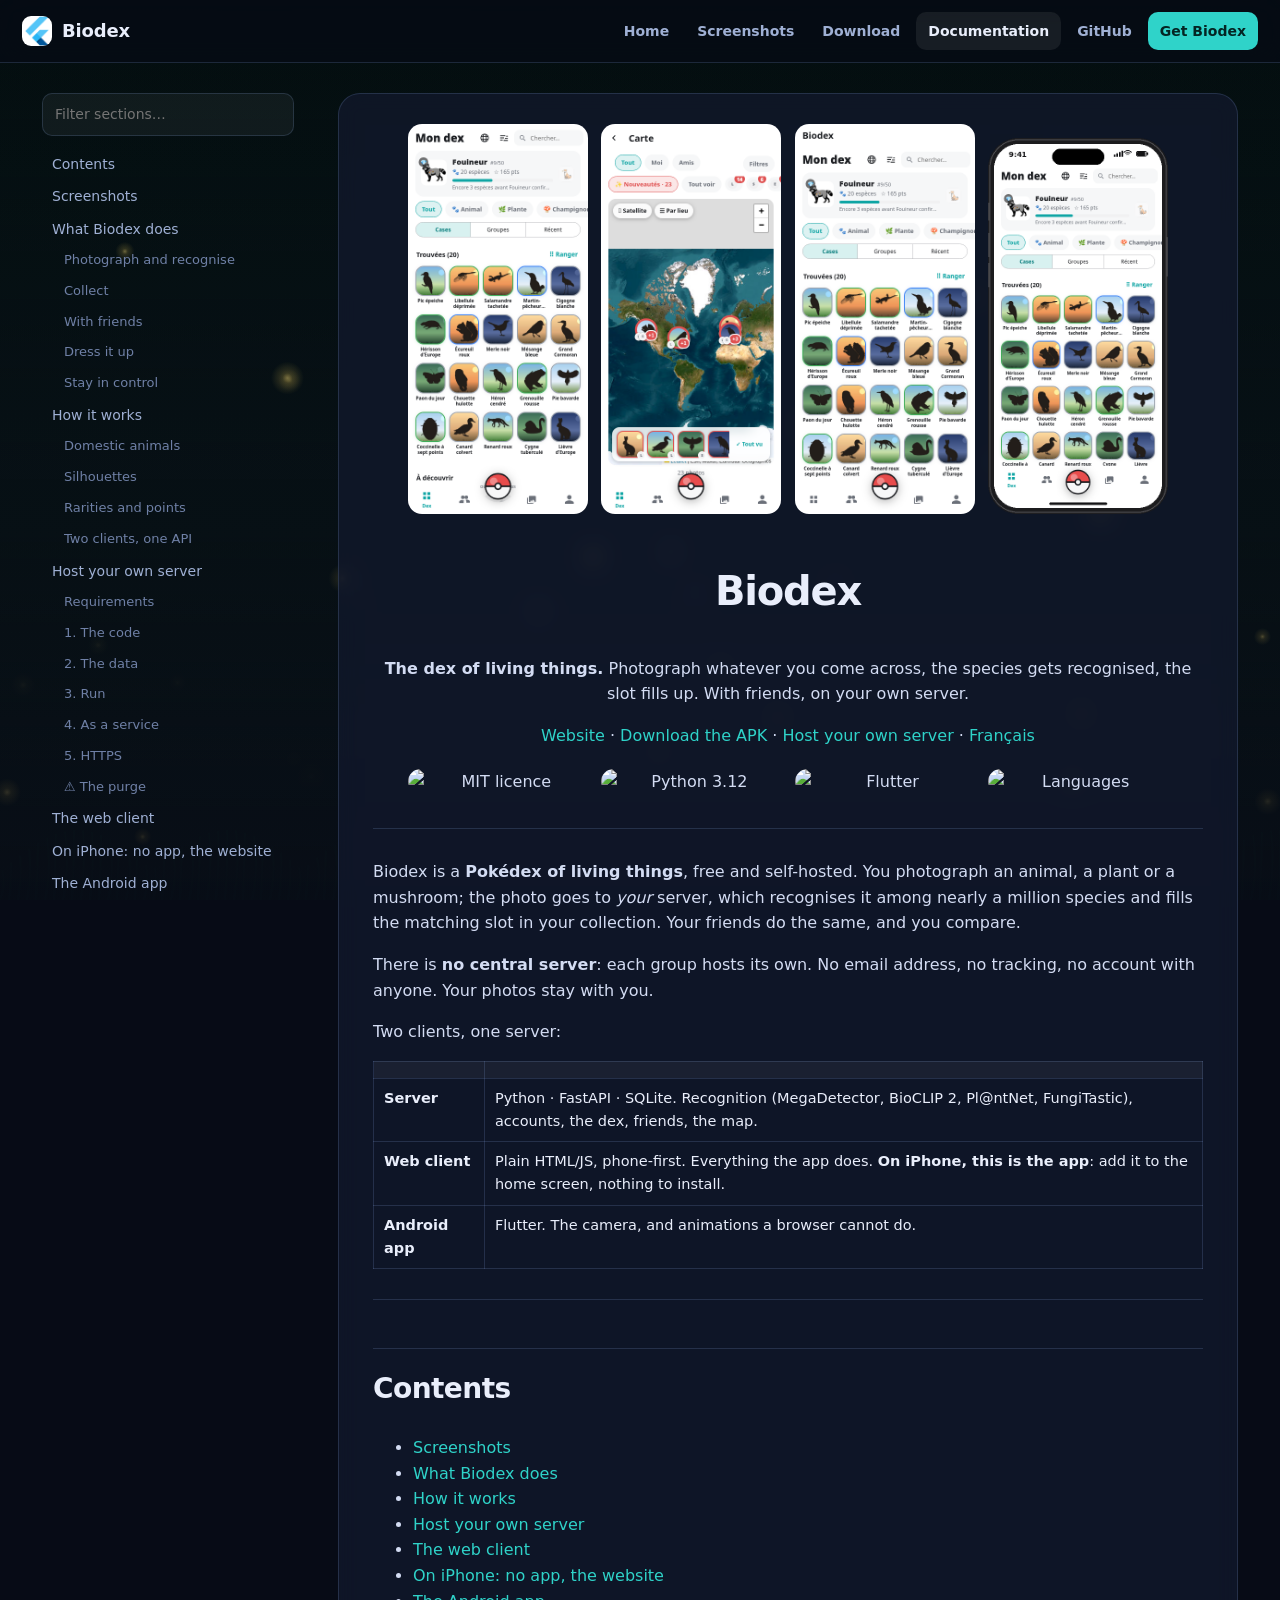
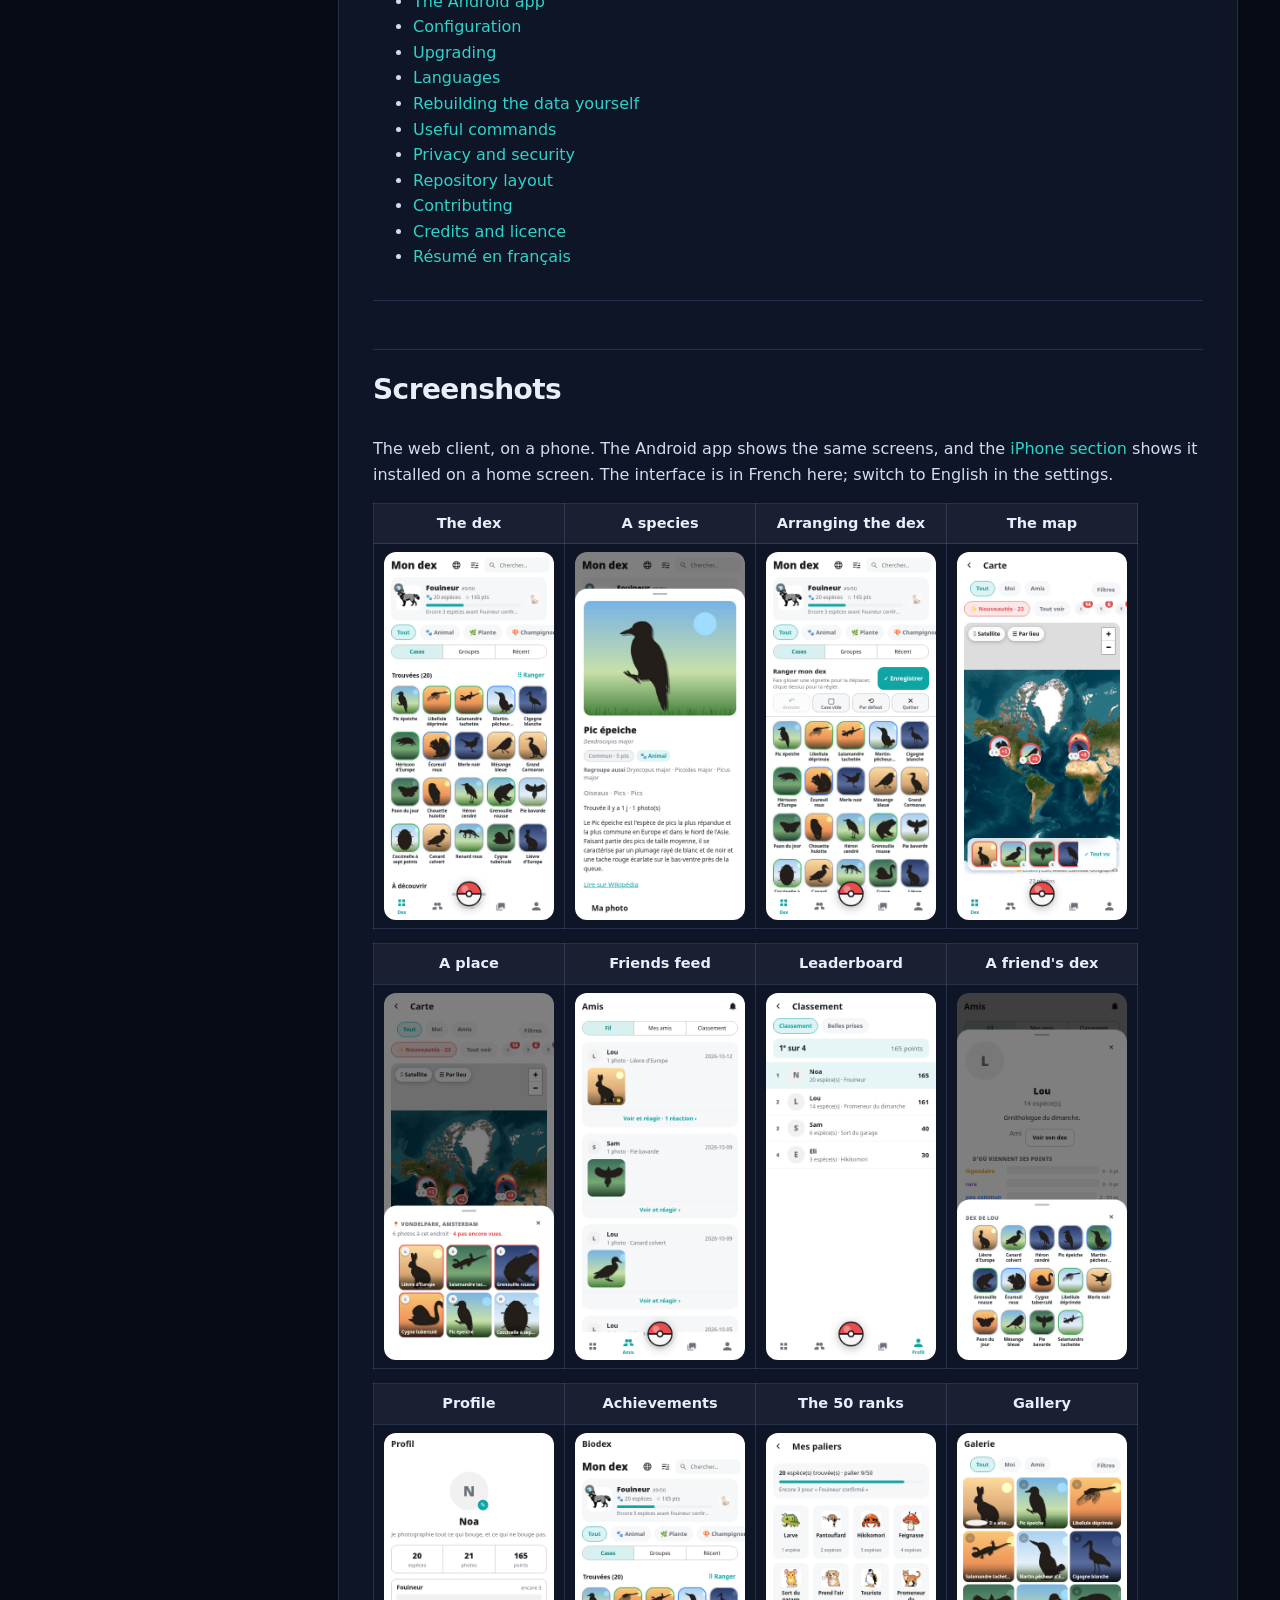
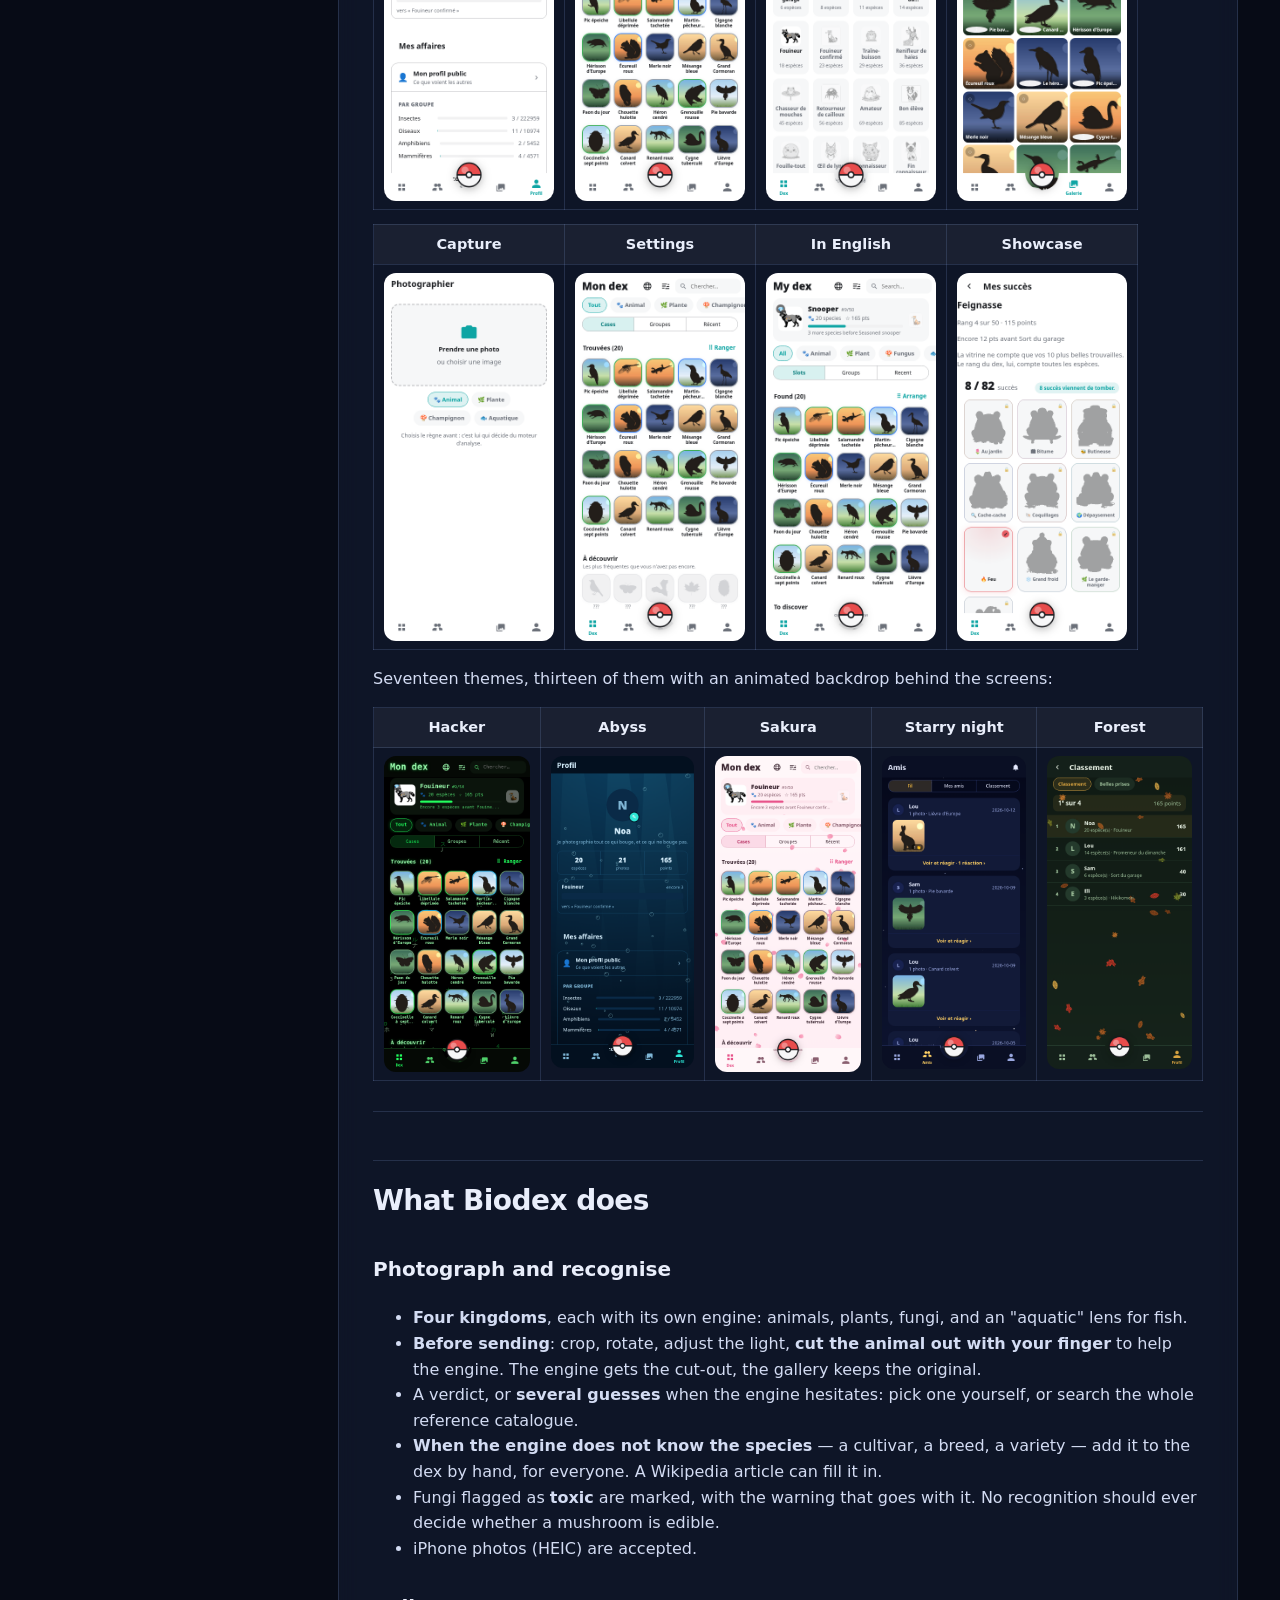
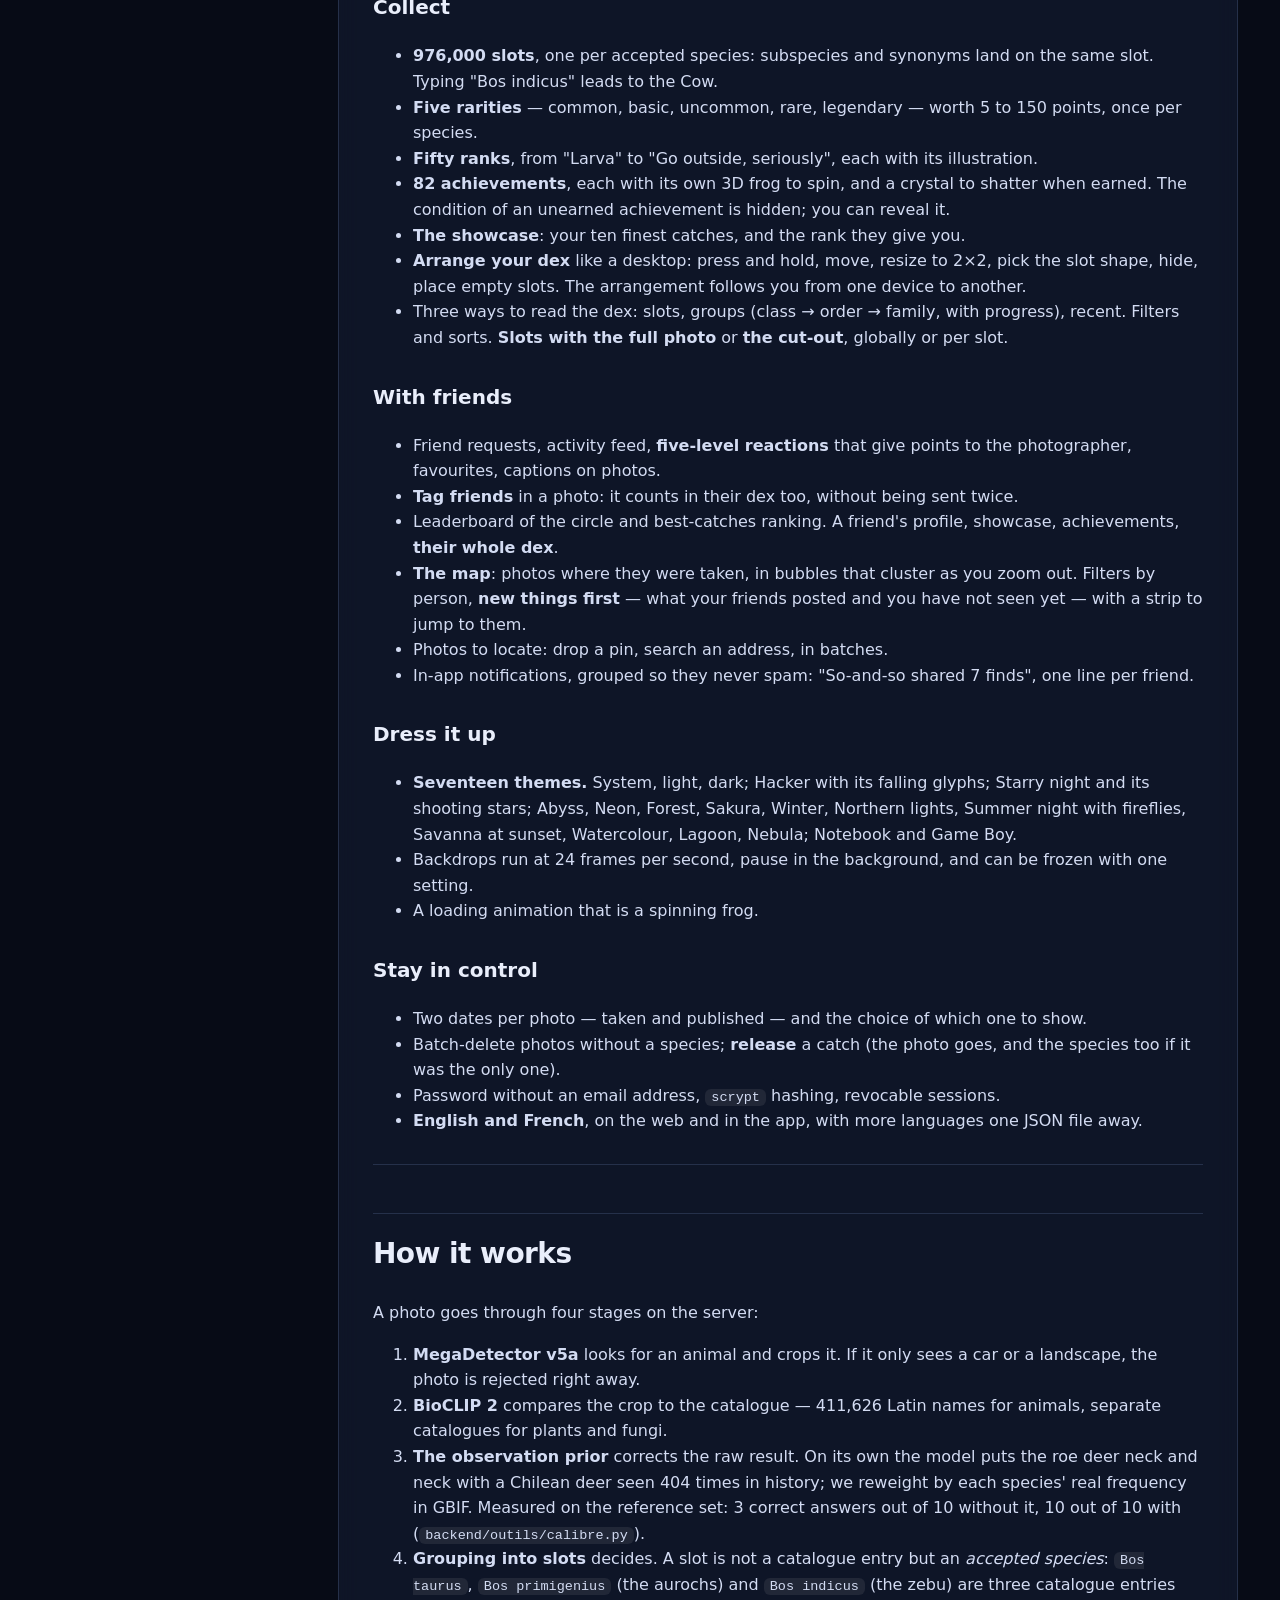
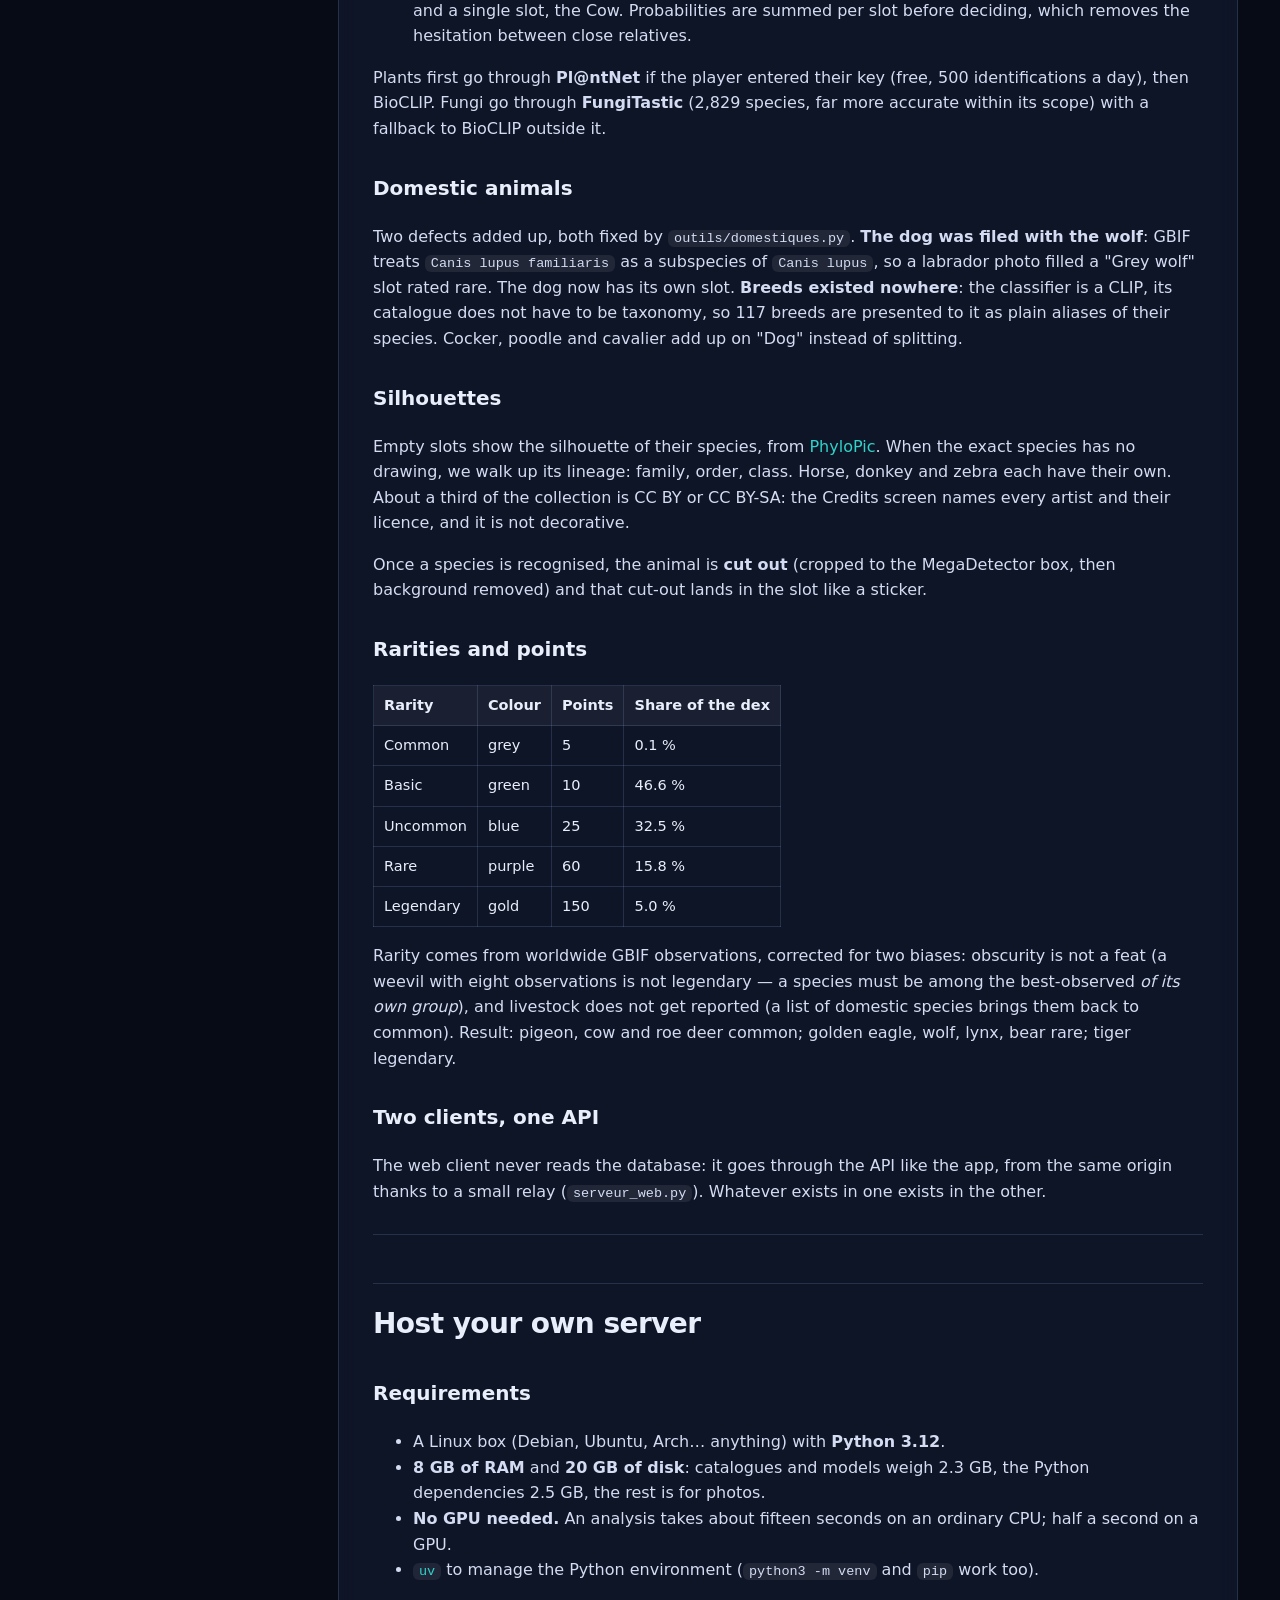
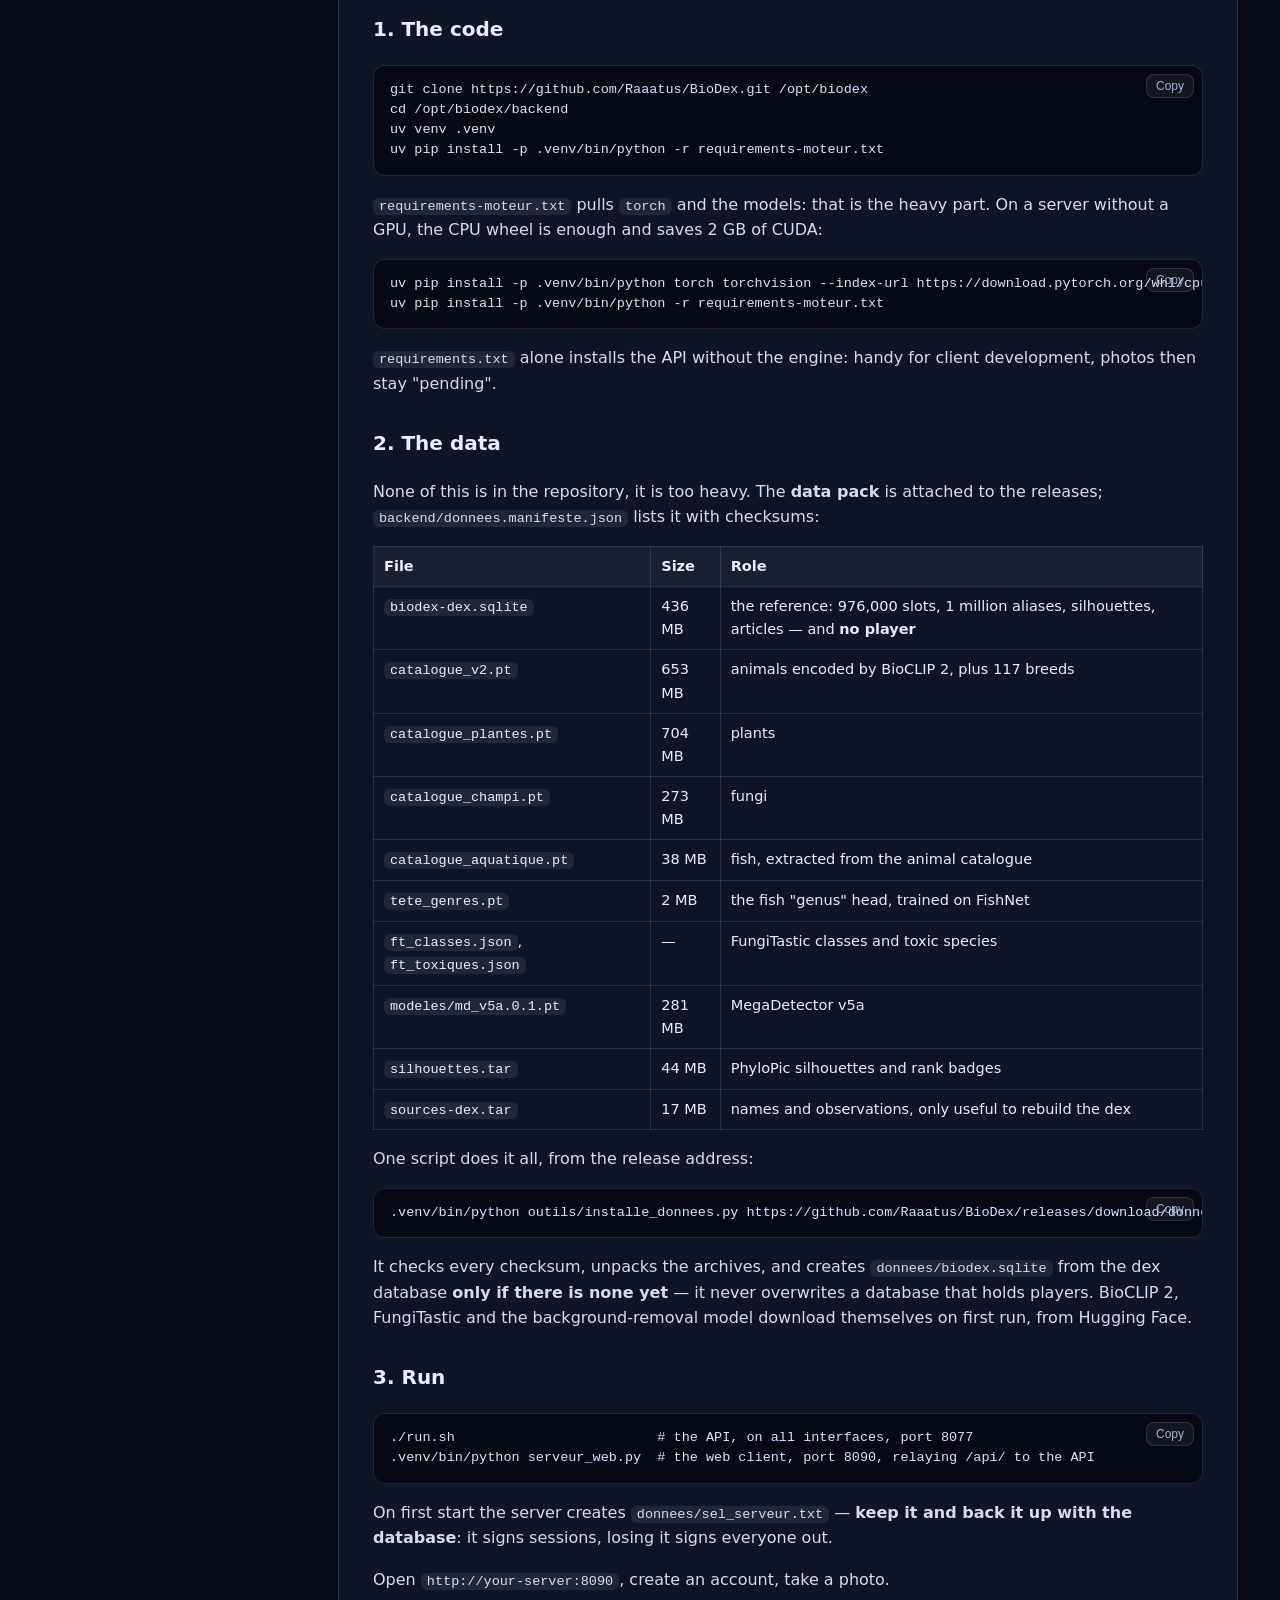
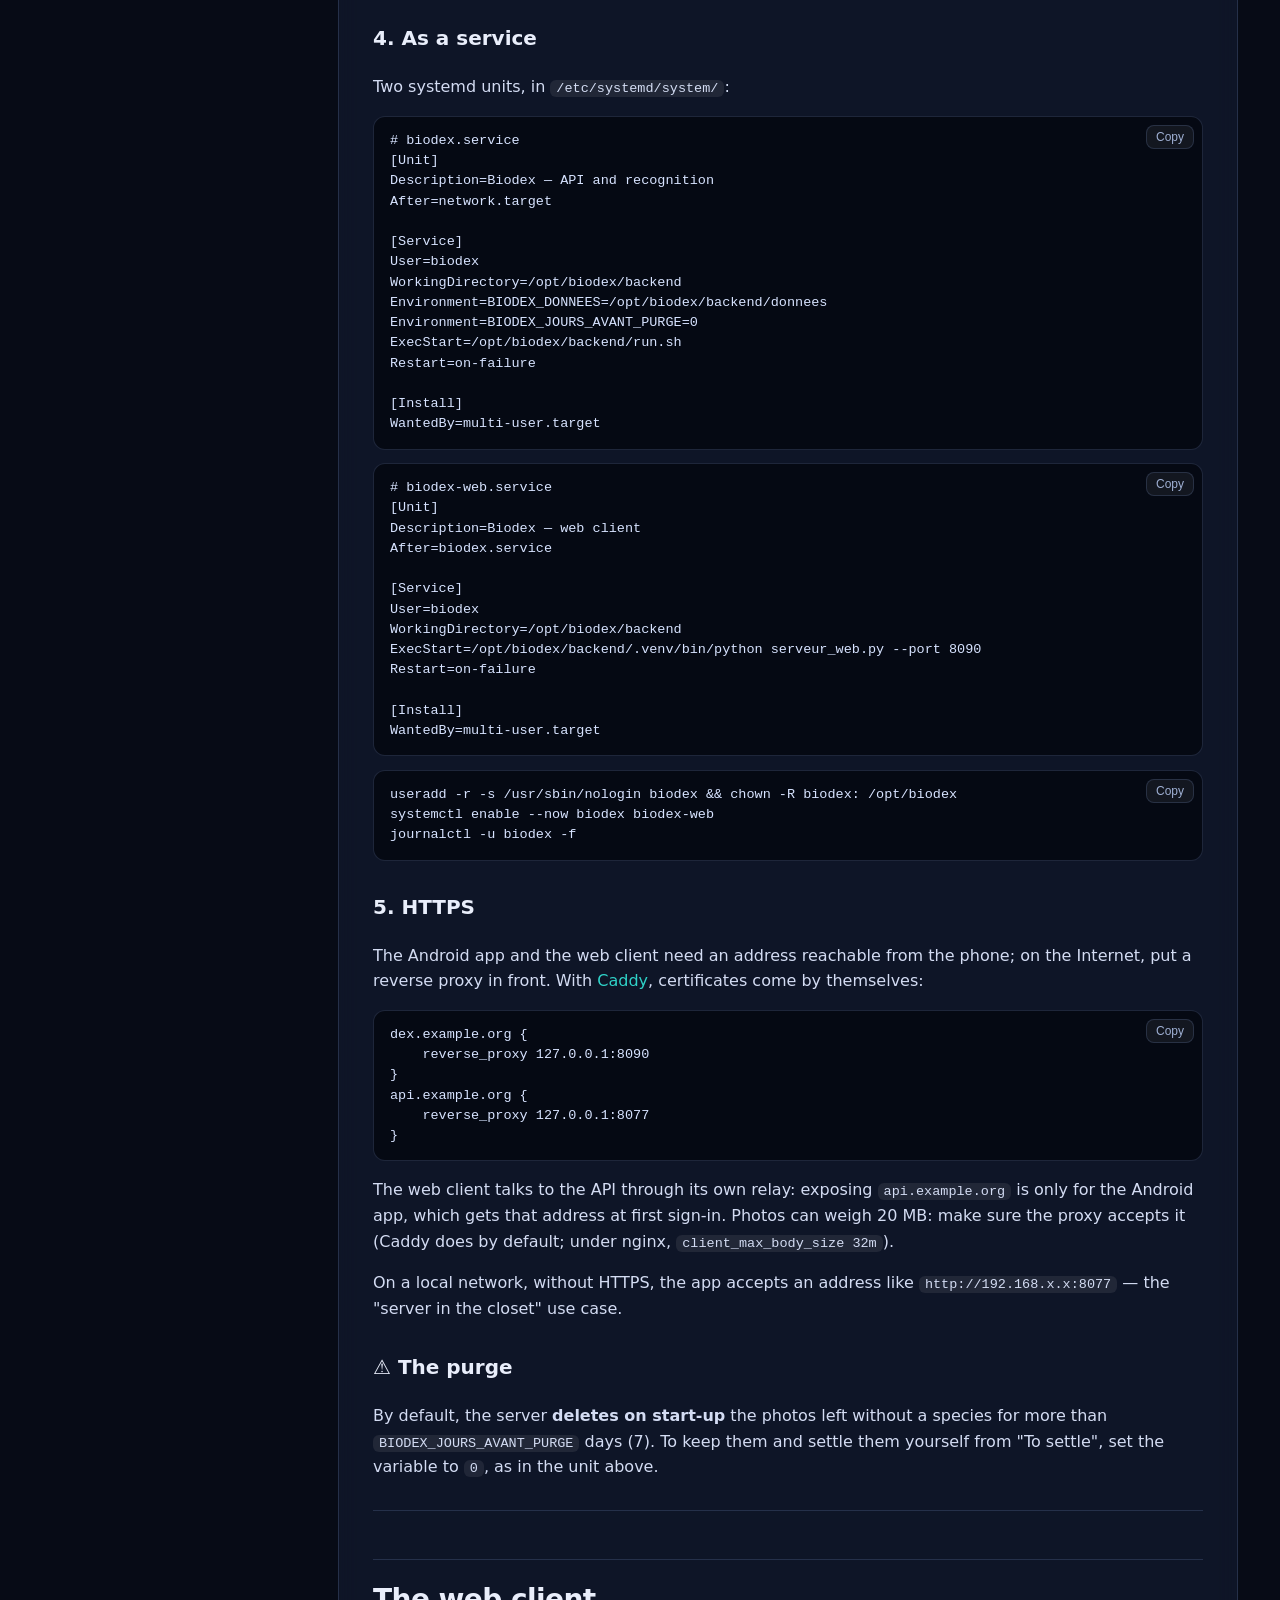
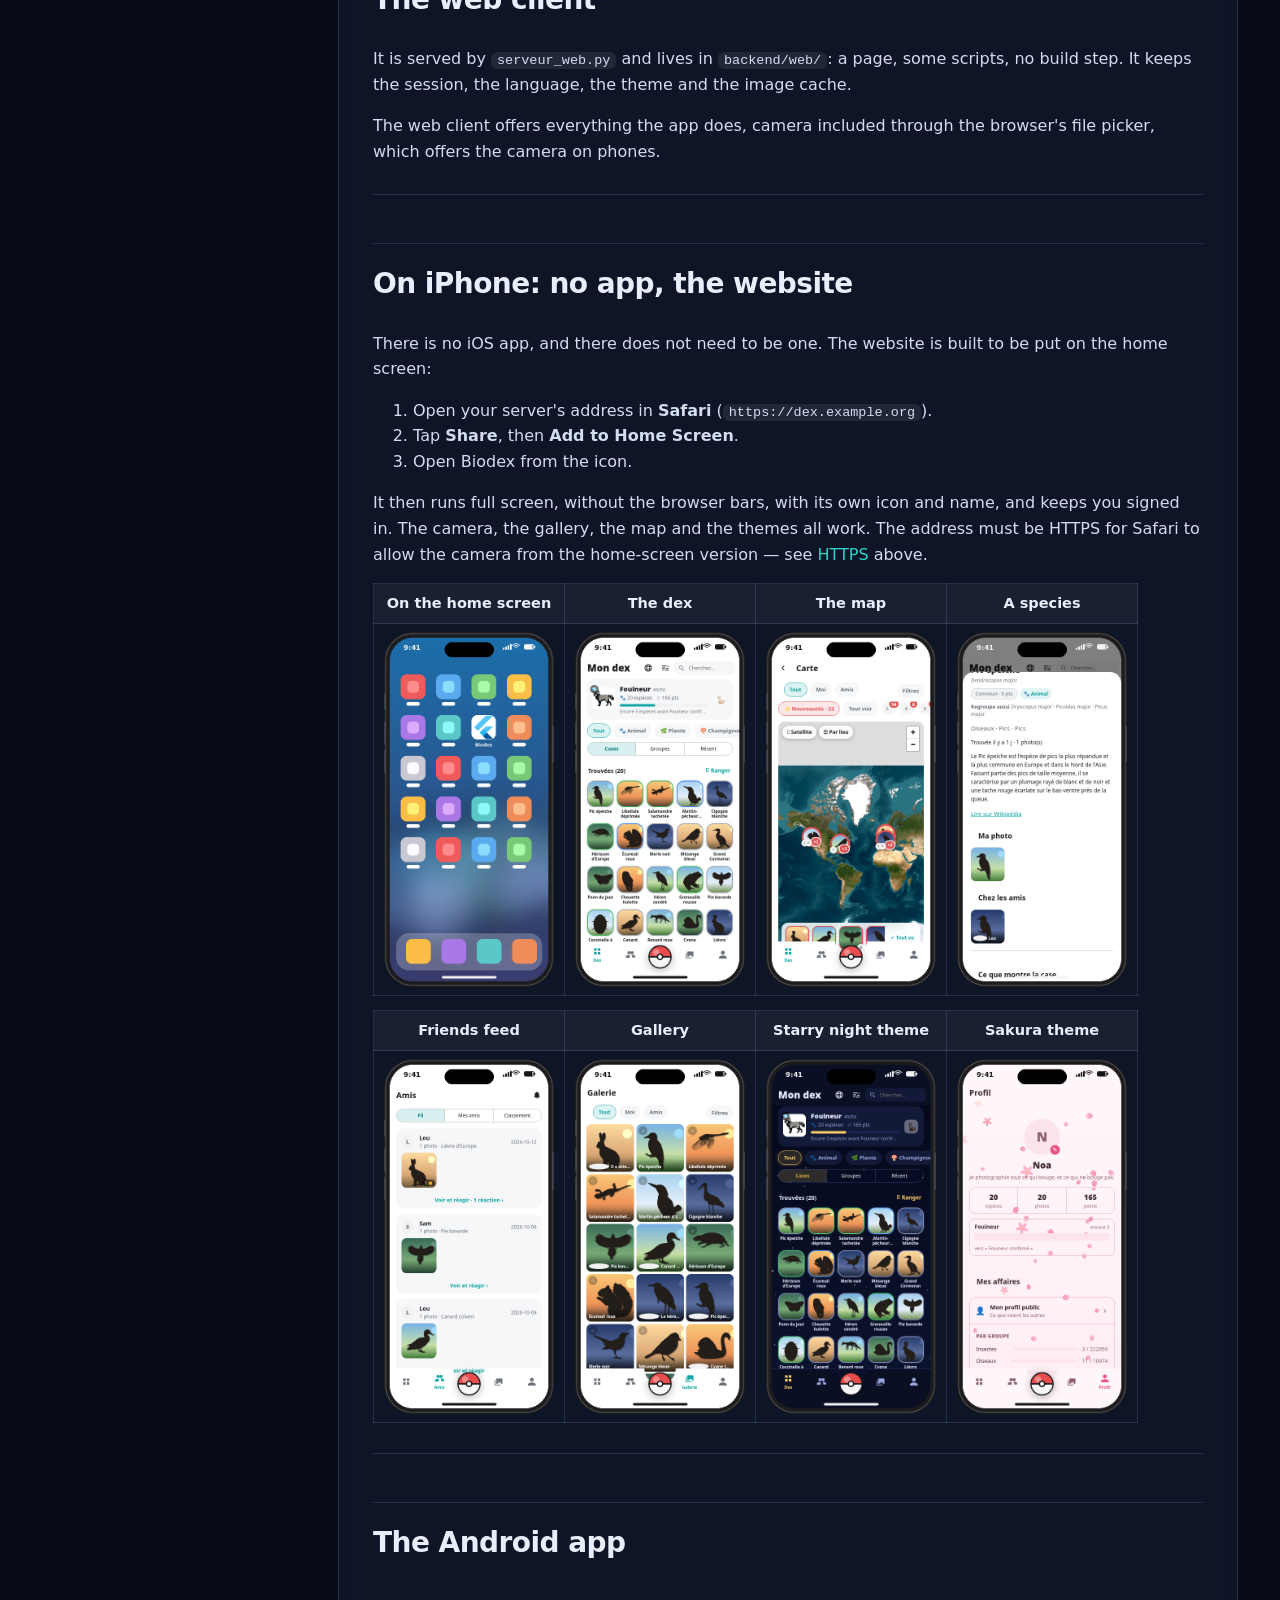
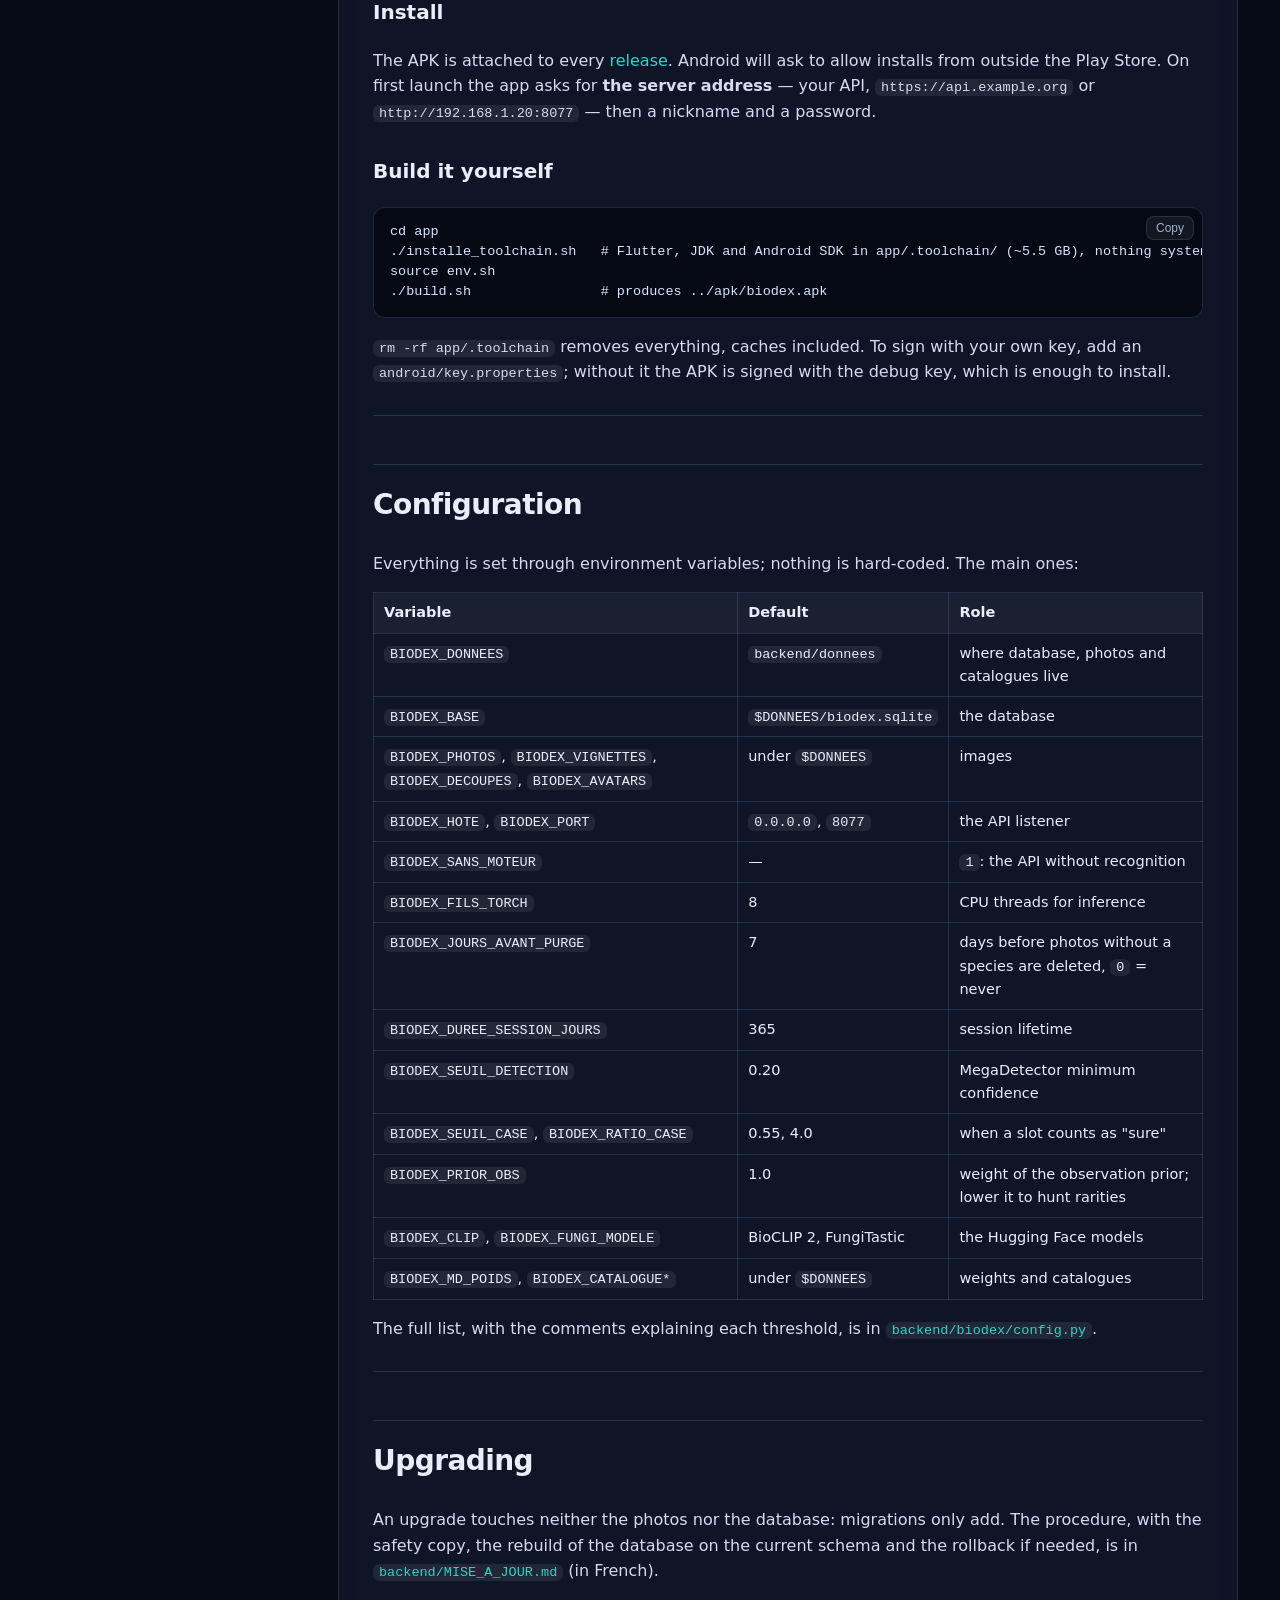
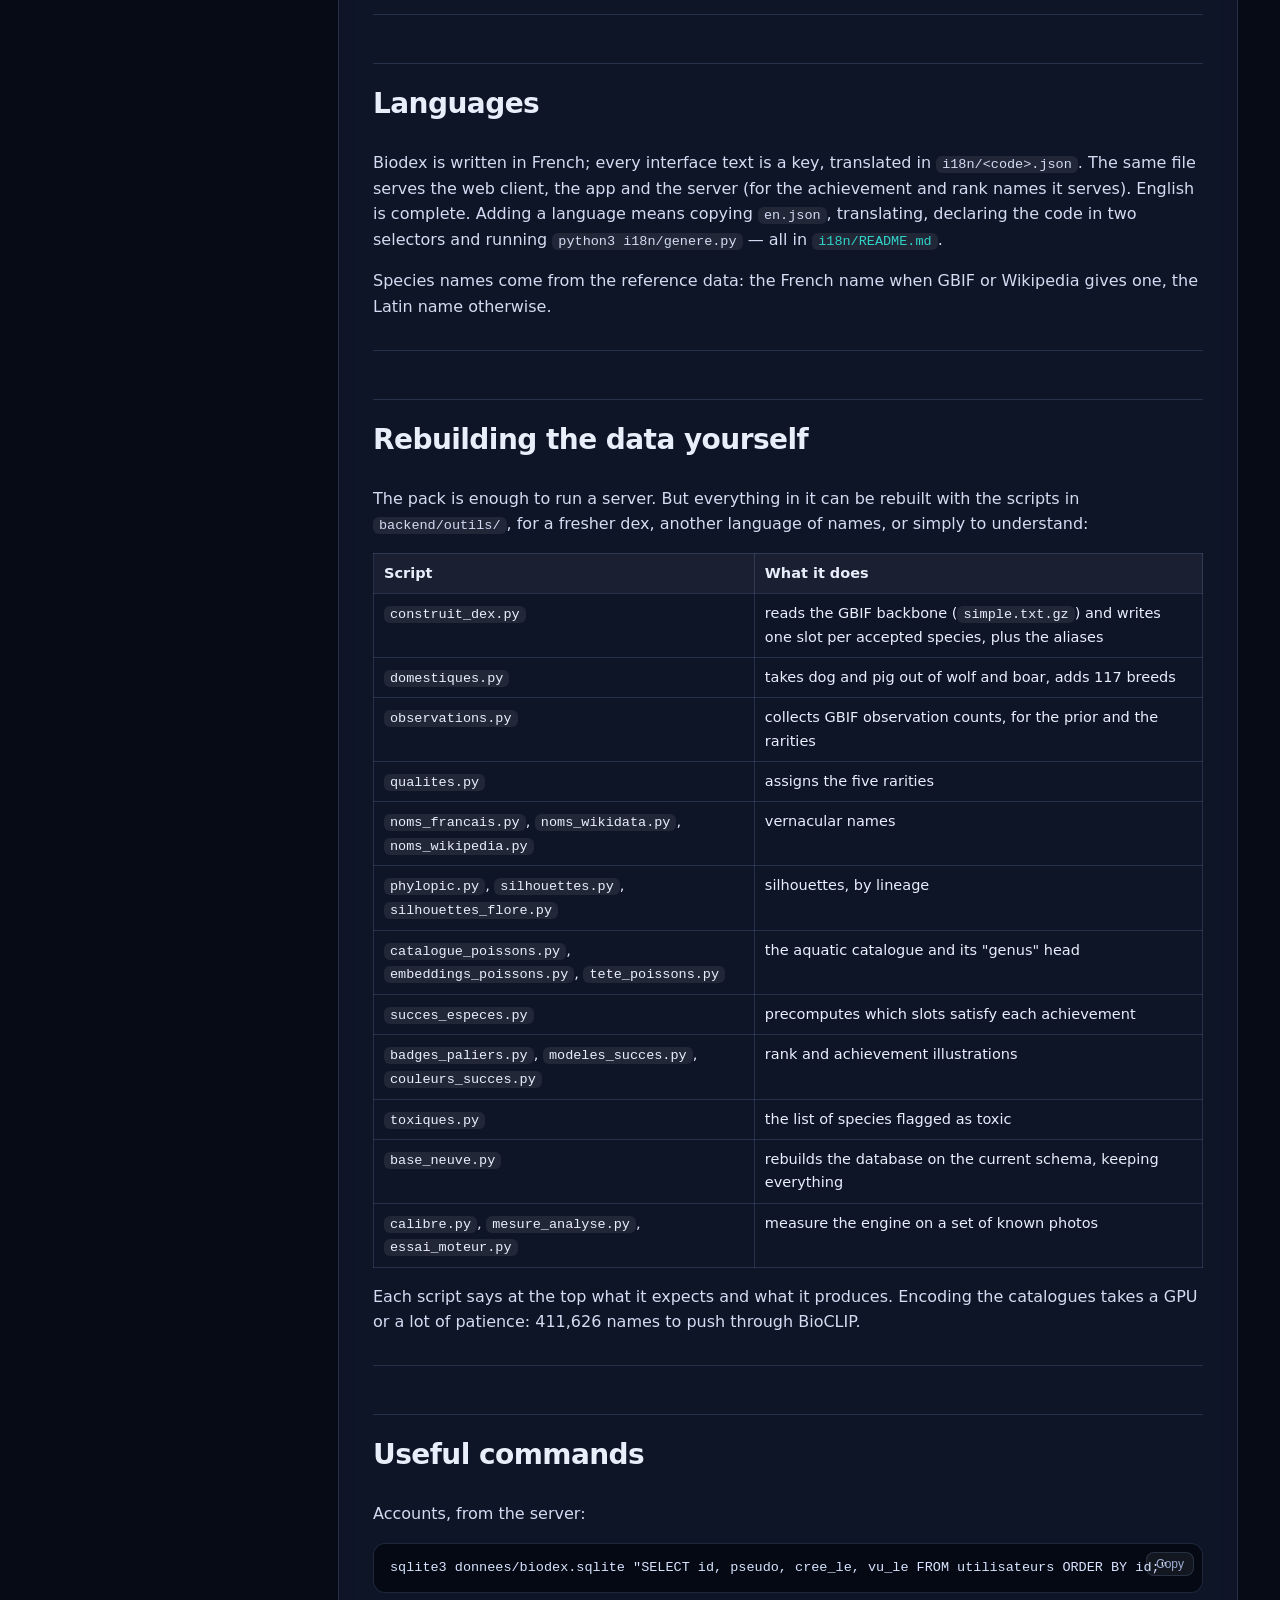
==== commit 2dd76d8b: "Images: one folder per player and month, WebP cut-outs, journaled migration script" ====
--- a/docs/docs.html
+++ b/docs/docs.html
@@ -662,6 +662,7 @@
    AND cree_le &lt; datetime('now', '-7 days');
 </code></pre>
 <p>Back up: the database, <code>sel_serveur.txt</code>, and the <code>photos/</code>, <code>decoupes/</code>, <code>avatars/</code> folders. The rest downloads or recomputes.</p>
+<p>Photos live in <code>photos/&lt;player id&gt;/&lt;YYYY-MM&gt;/</code>, with the thumbnails and the WebP cut-outs mirrored under <code>vignettes/</code> and <code>decoupes/</code>: one player's pictures are one folder to copy or remove. An installation older than this layout is reorganised with <code>outils/range_images.py</code> (services stopped, journaled, reversible).</p>
 <p>Test:</p>
 <pre><code class="language-bash">cd backend &amp;&amp; .venv/bin/python -m pytest -q tests      # server
 for f in backend/web/*.js; do node --check &quot;$f&quot;; done  # web client
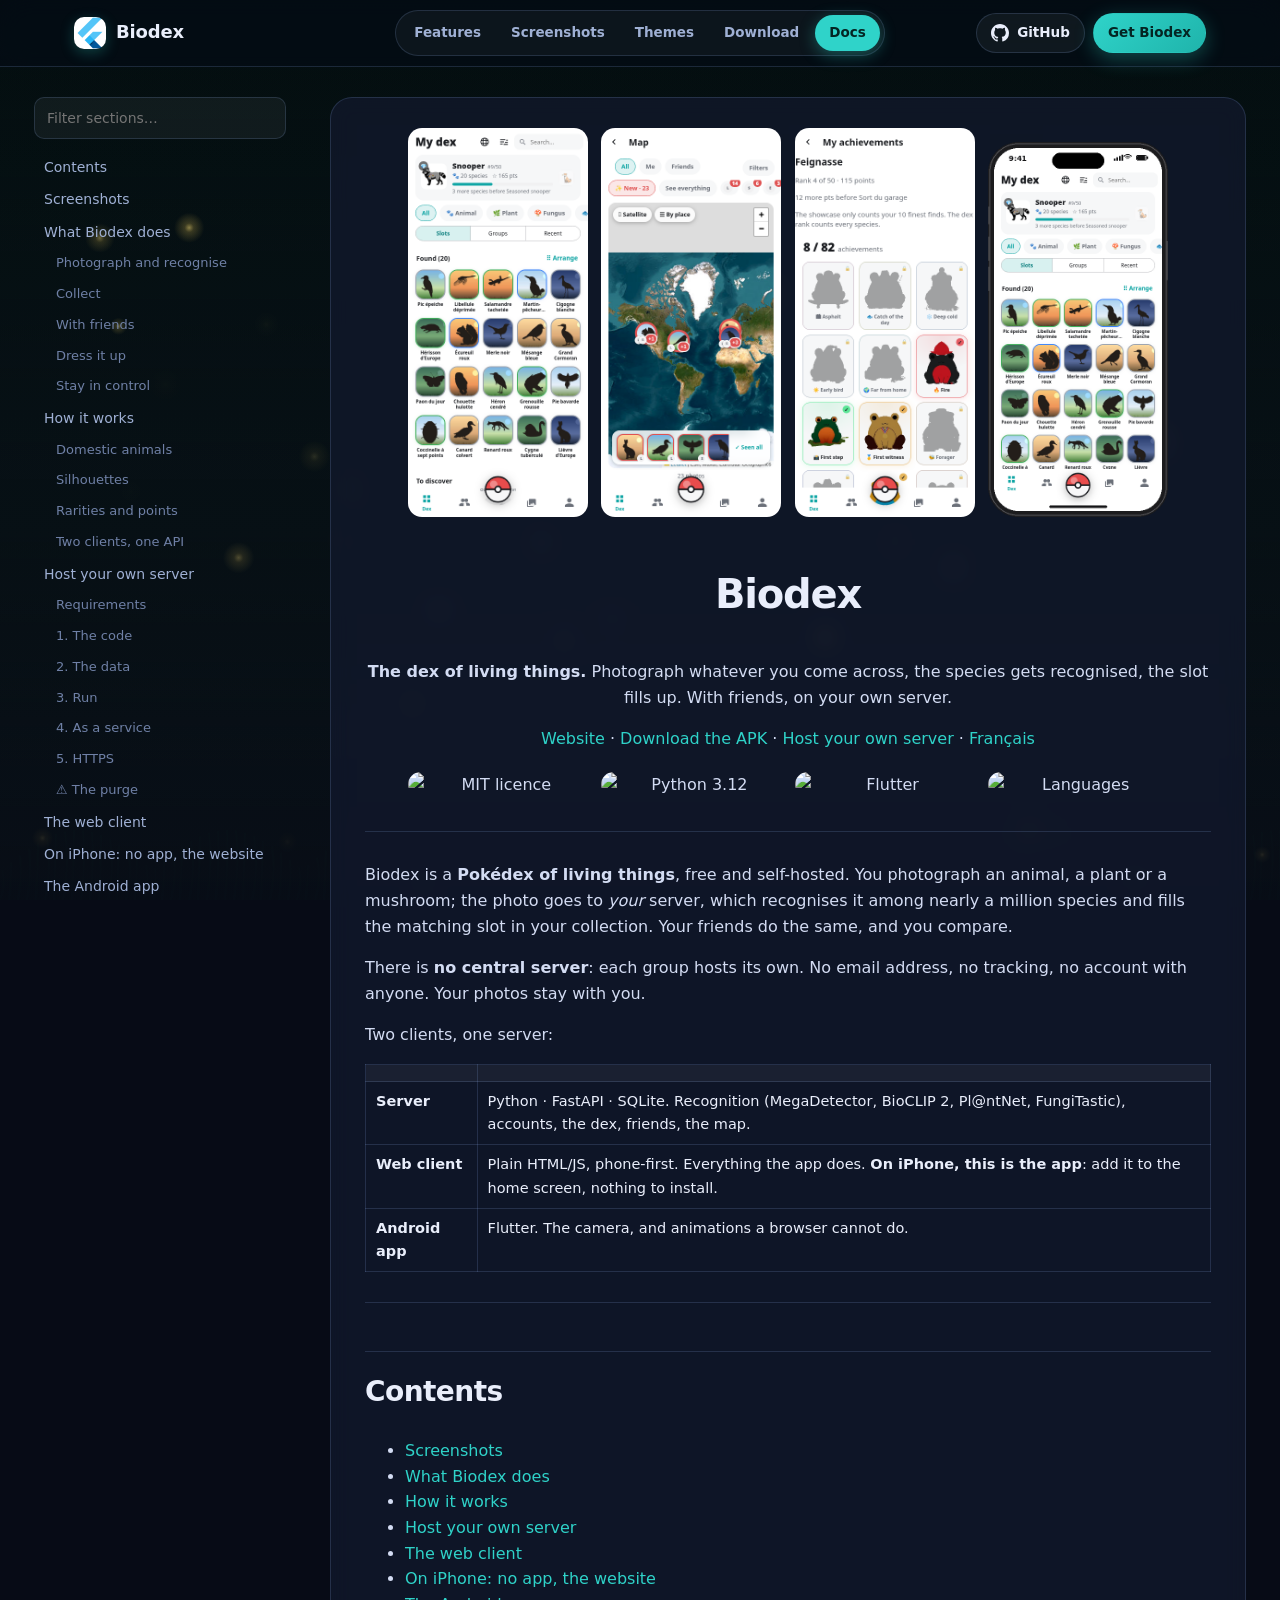
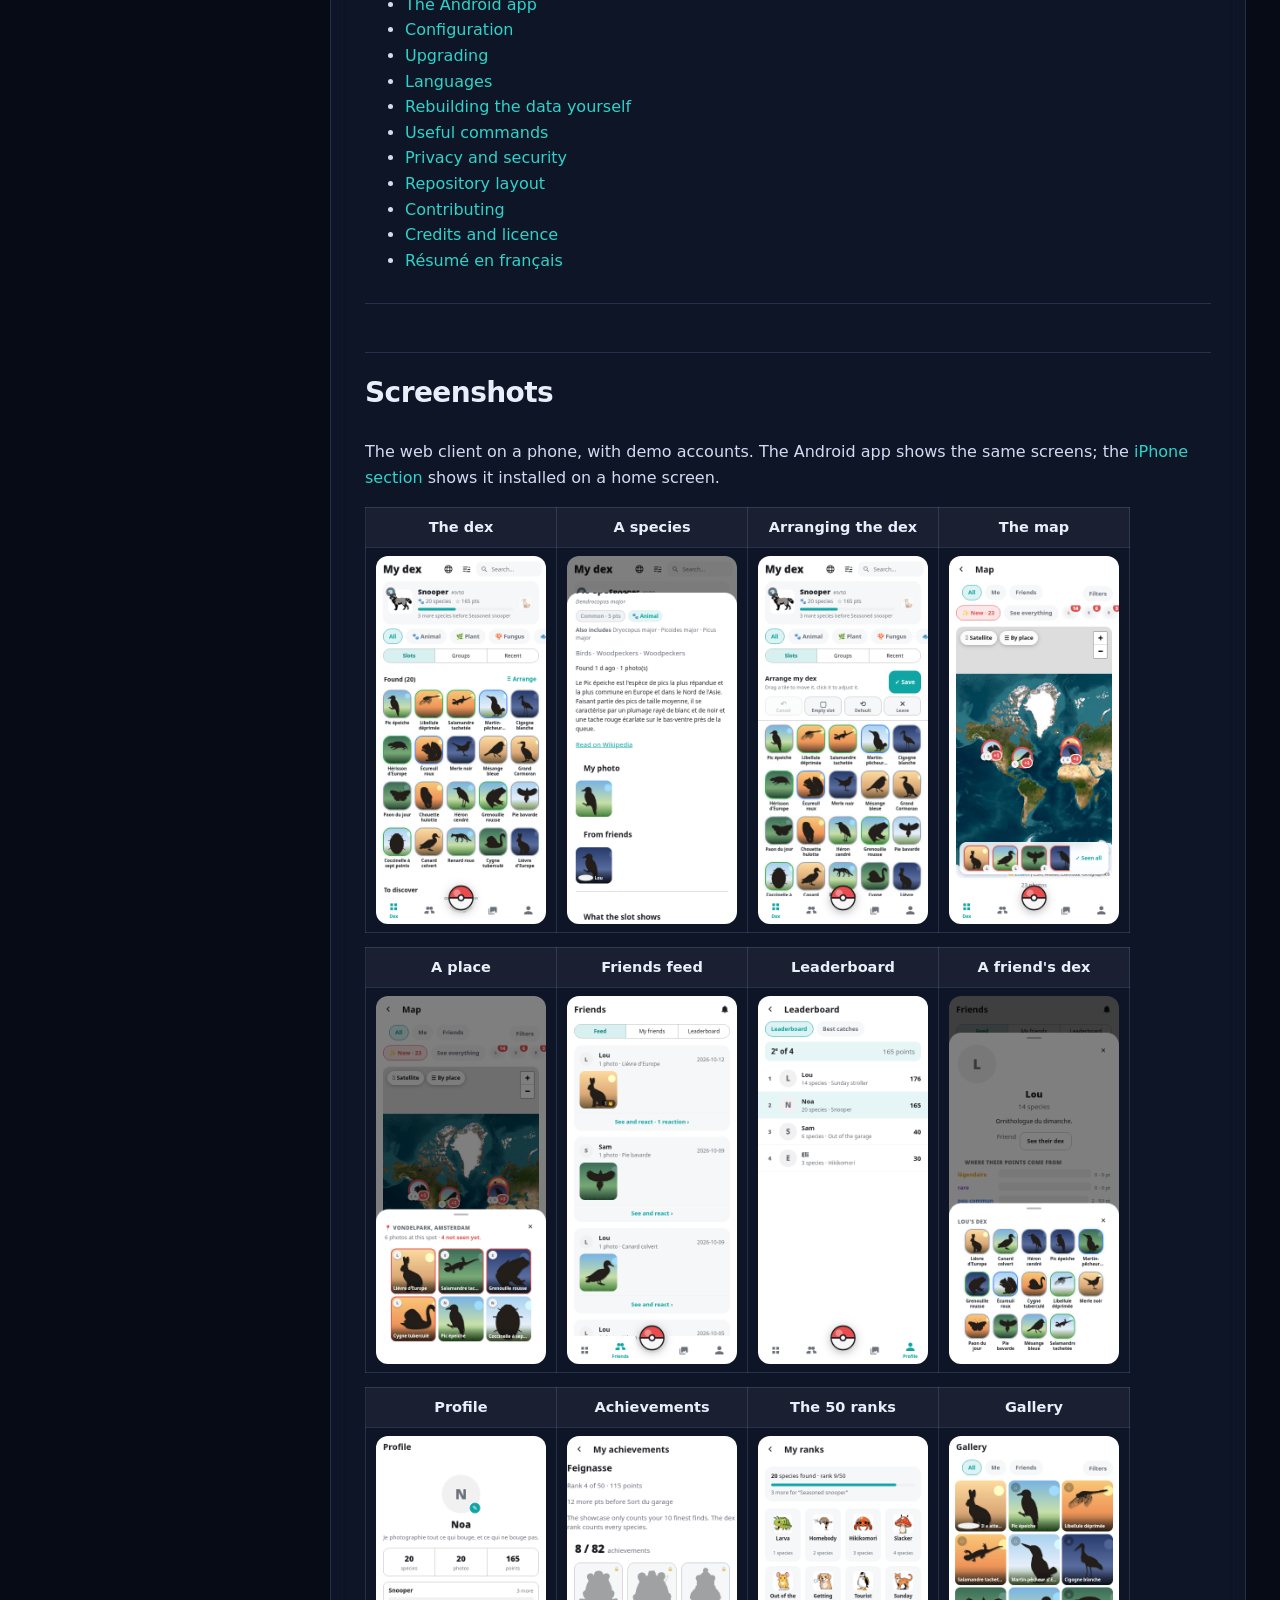
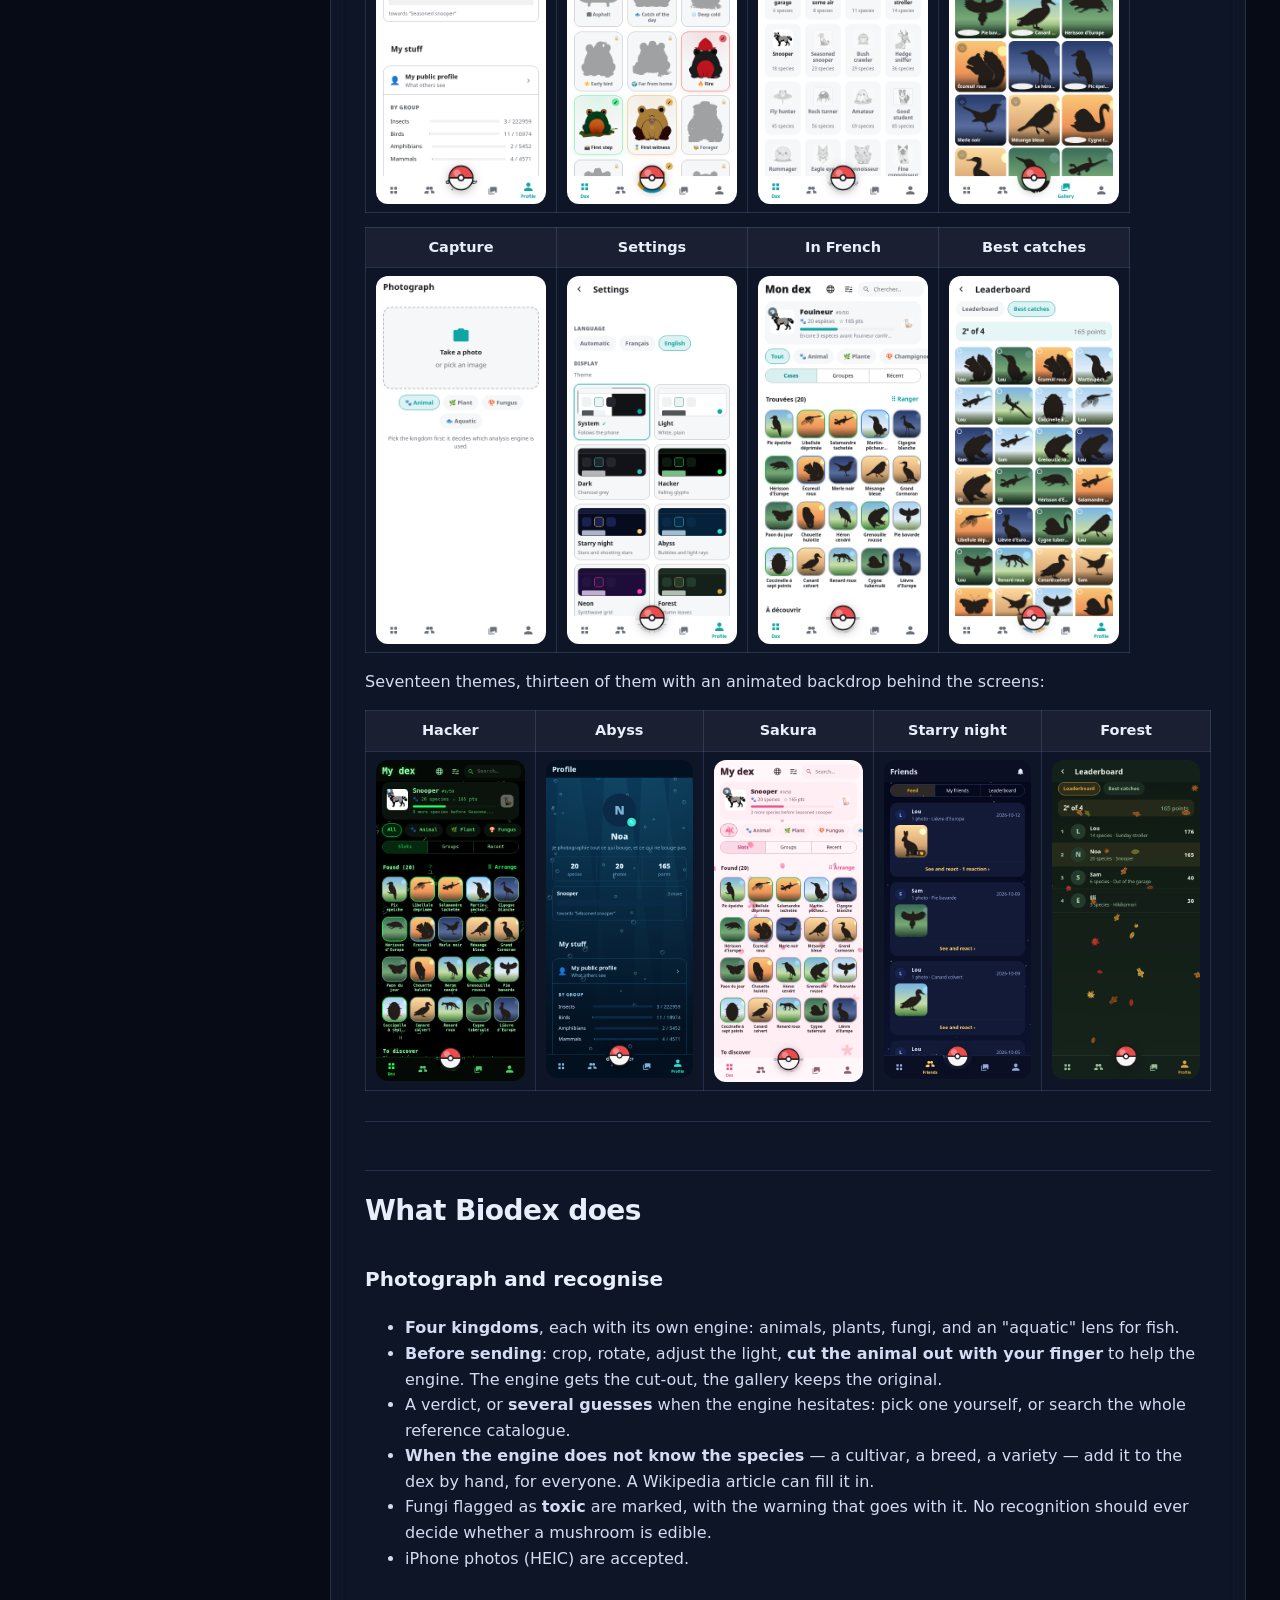
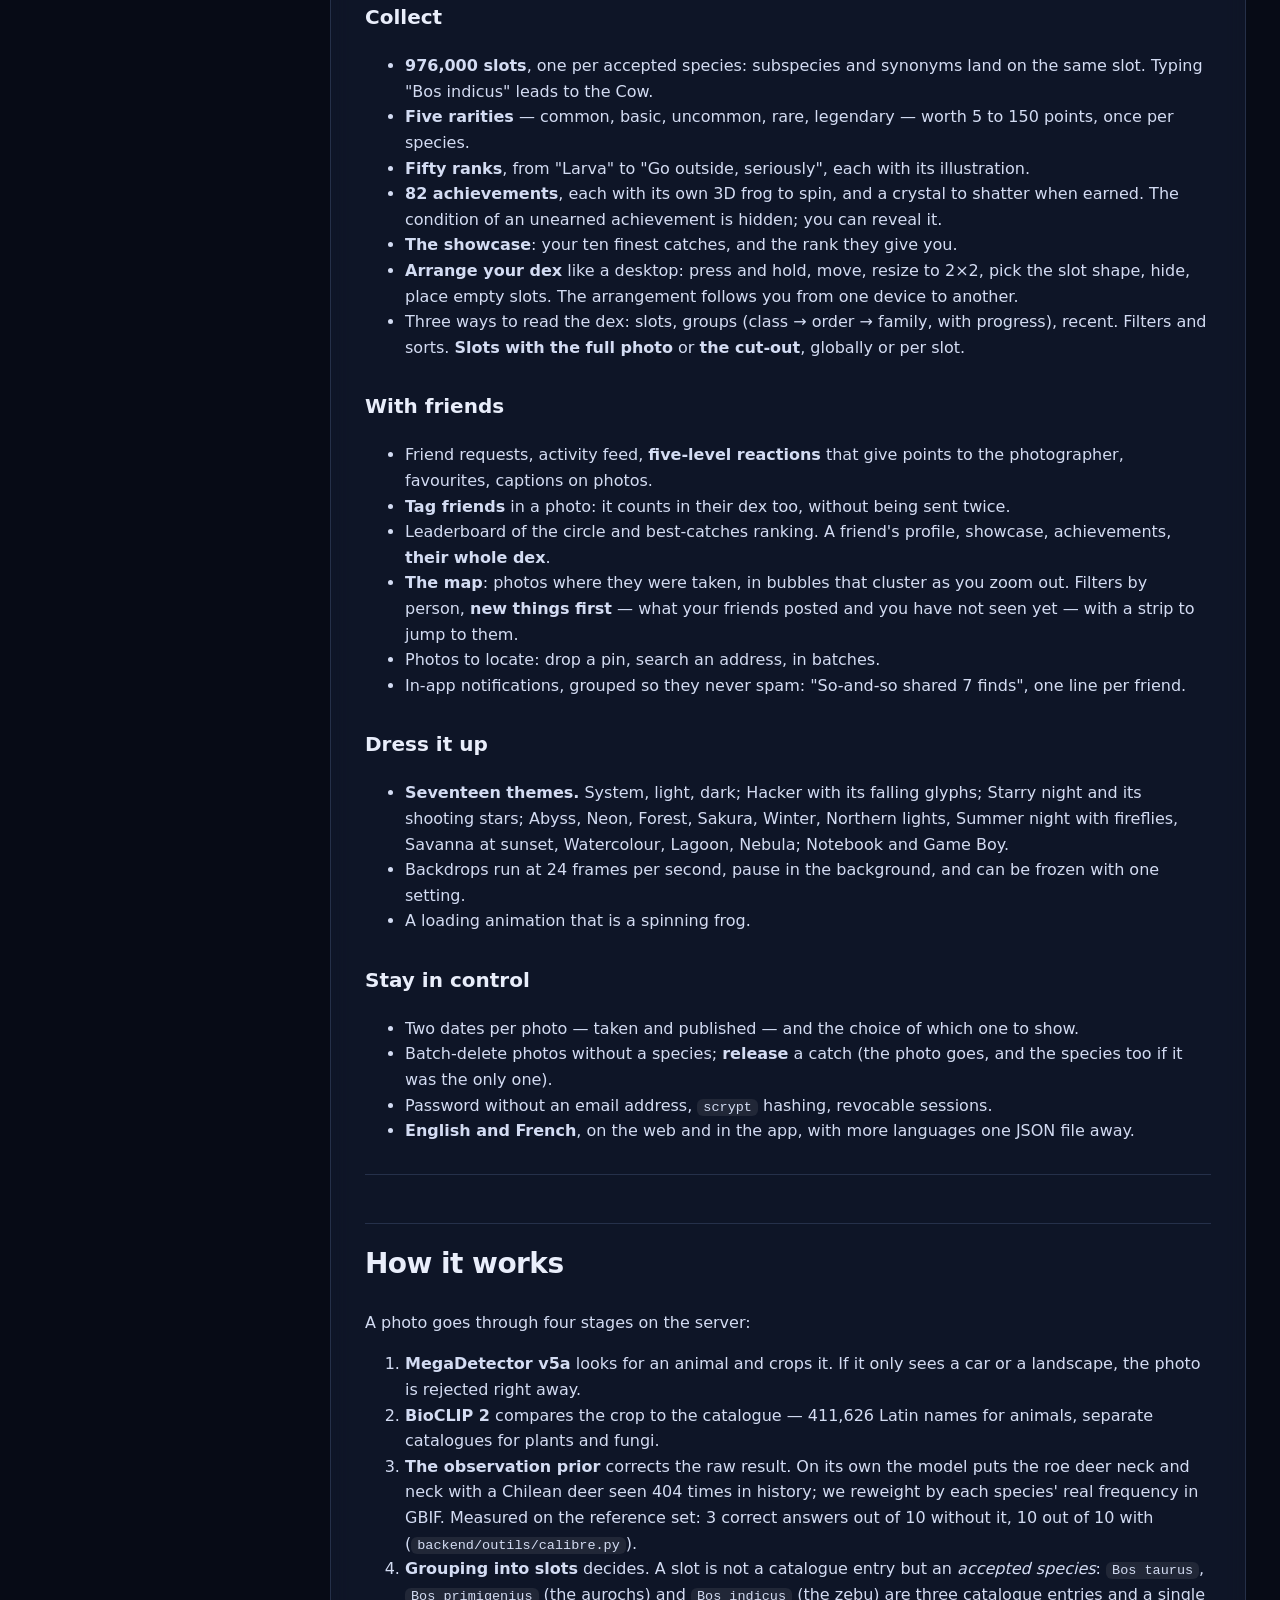
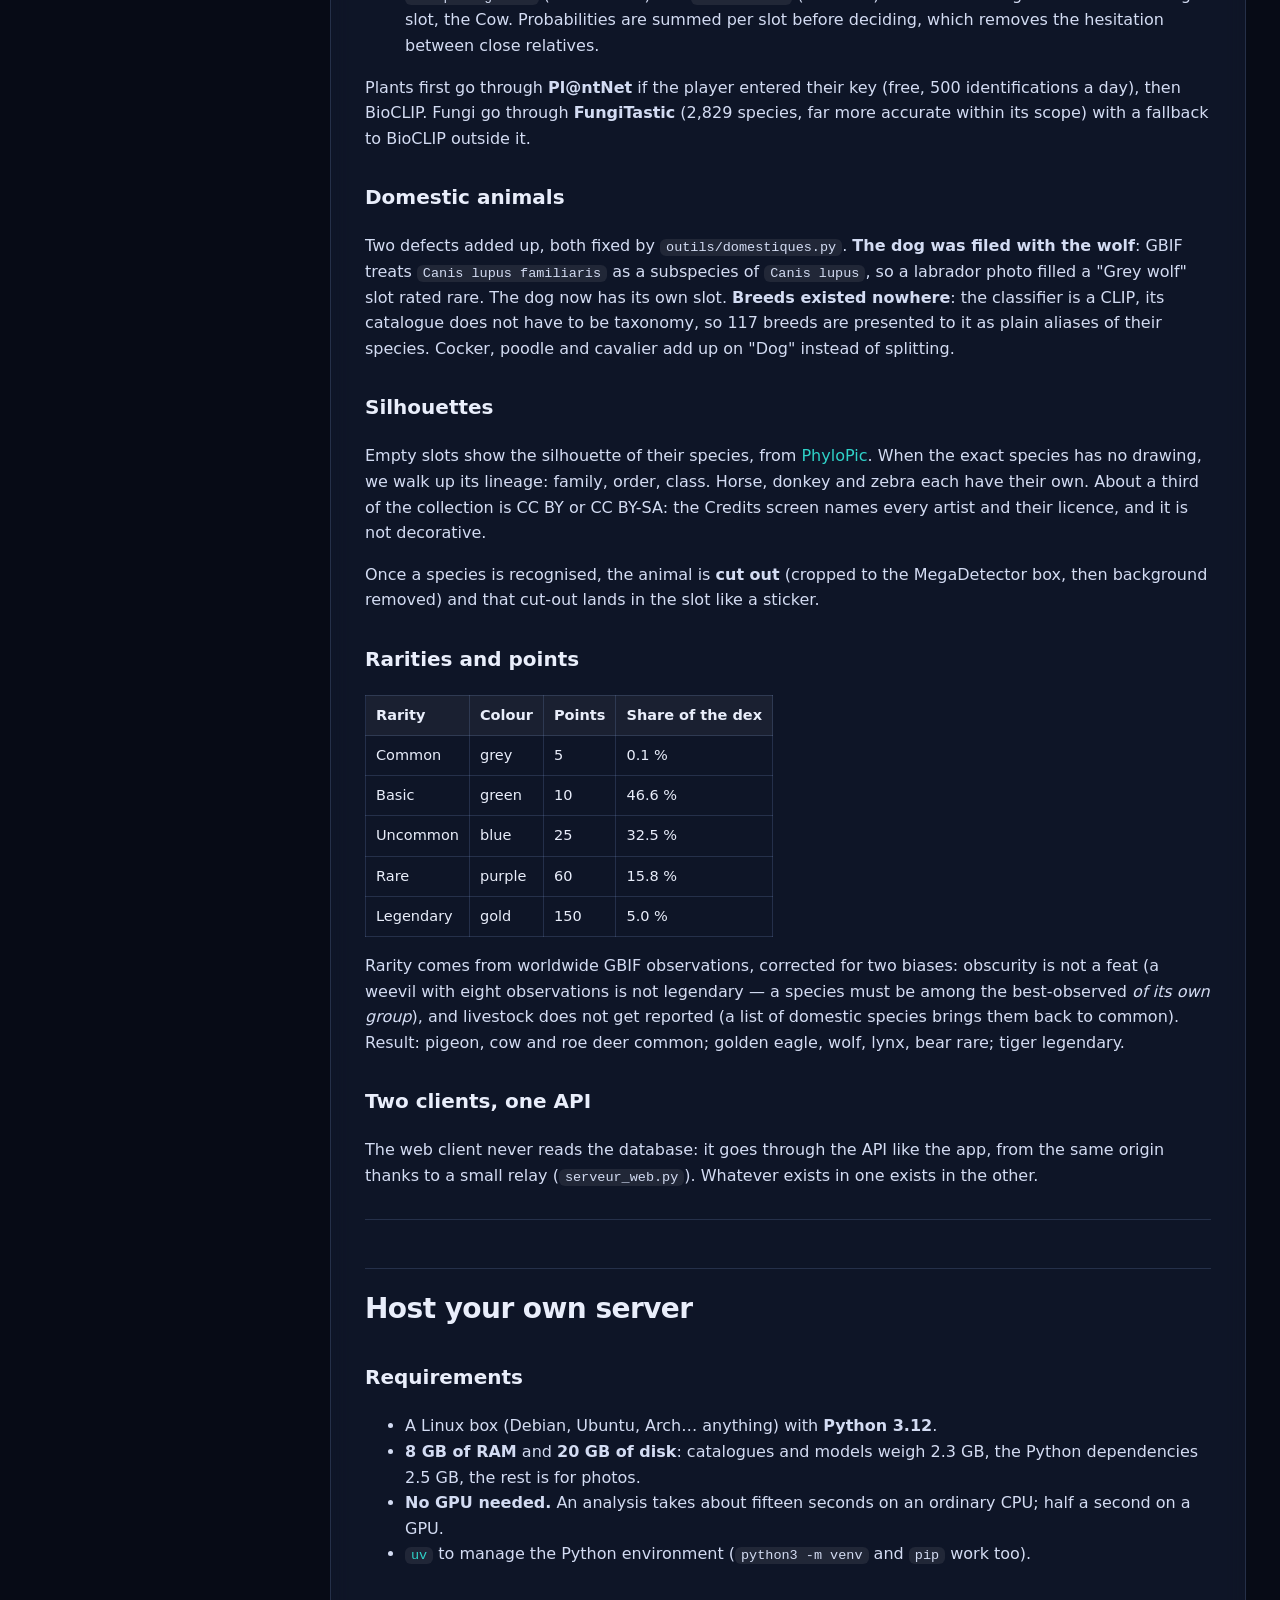
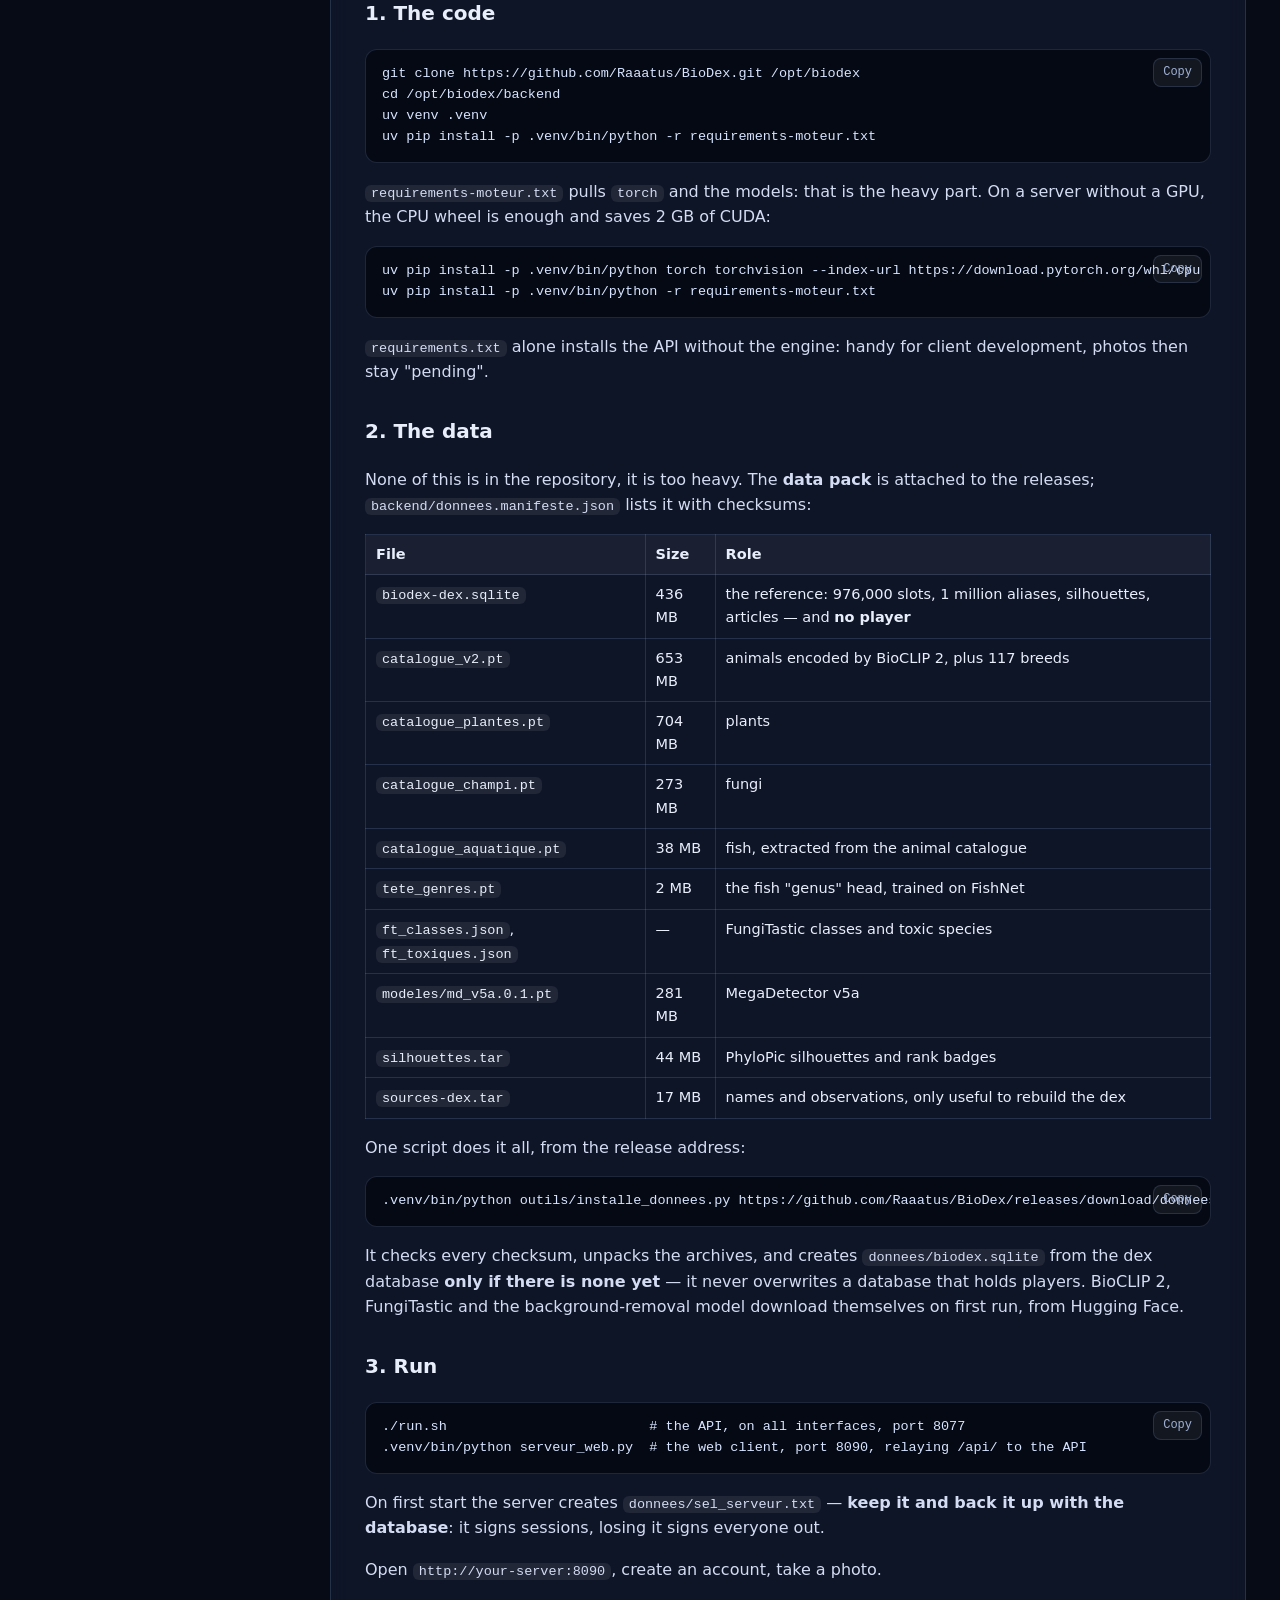
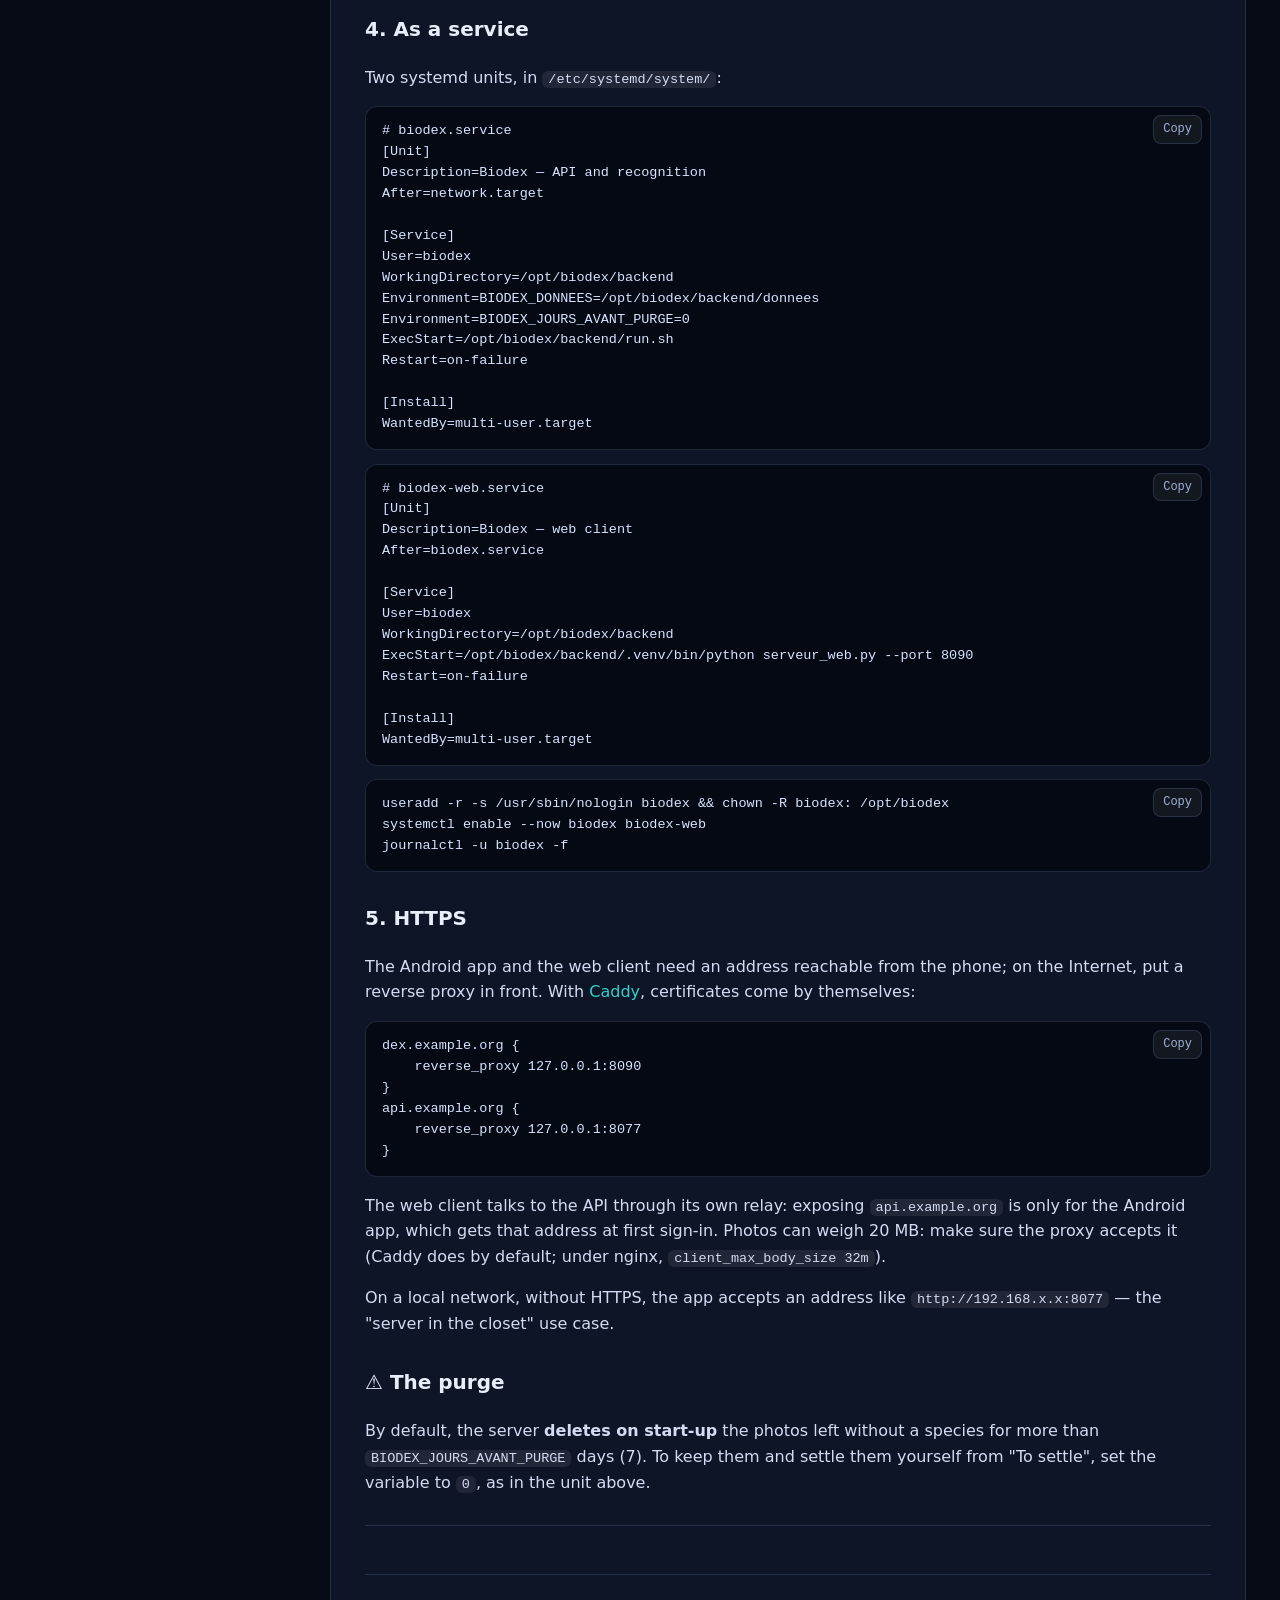
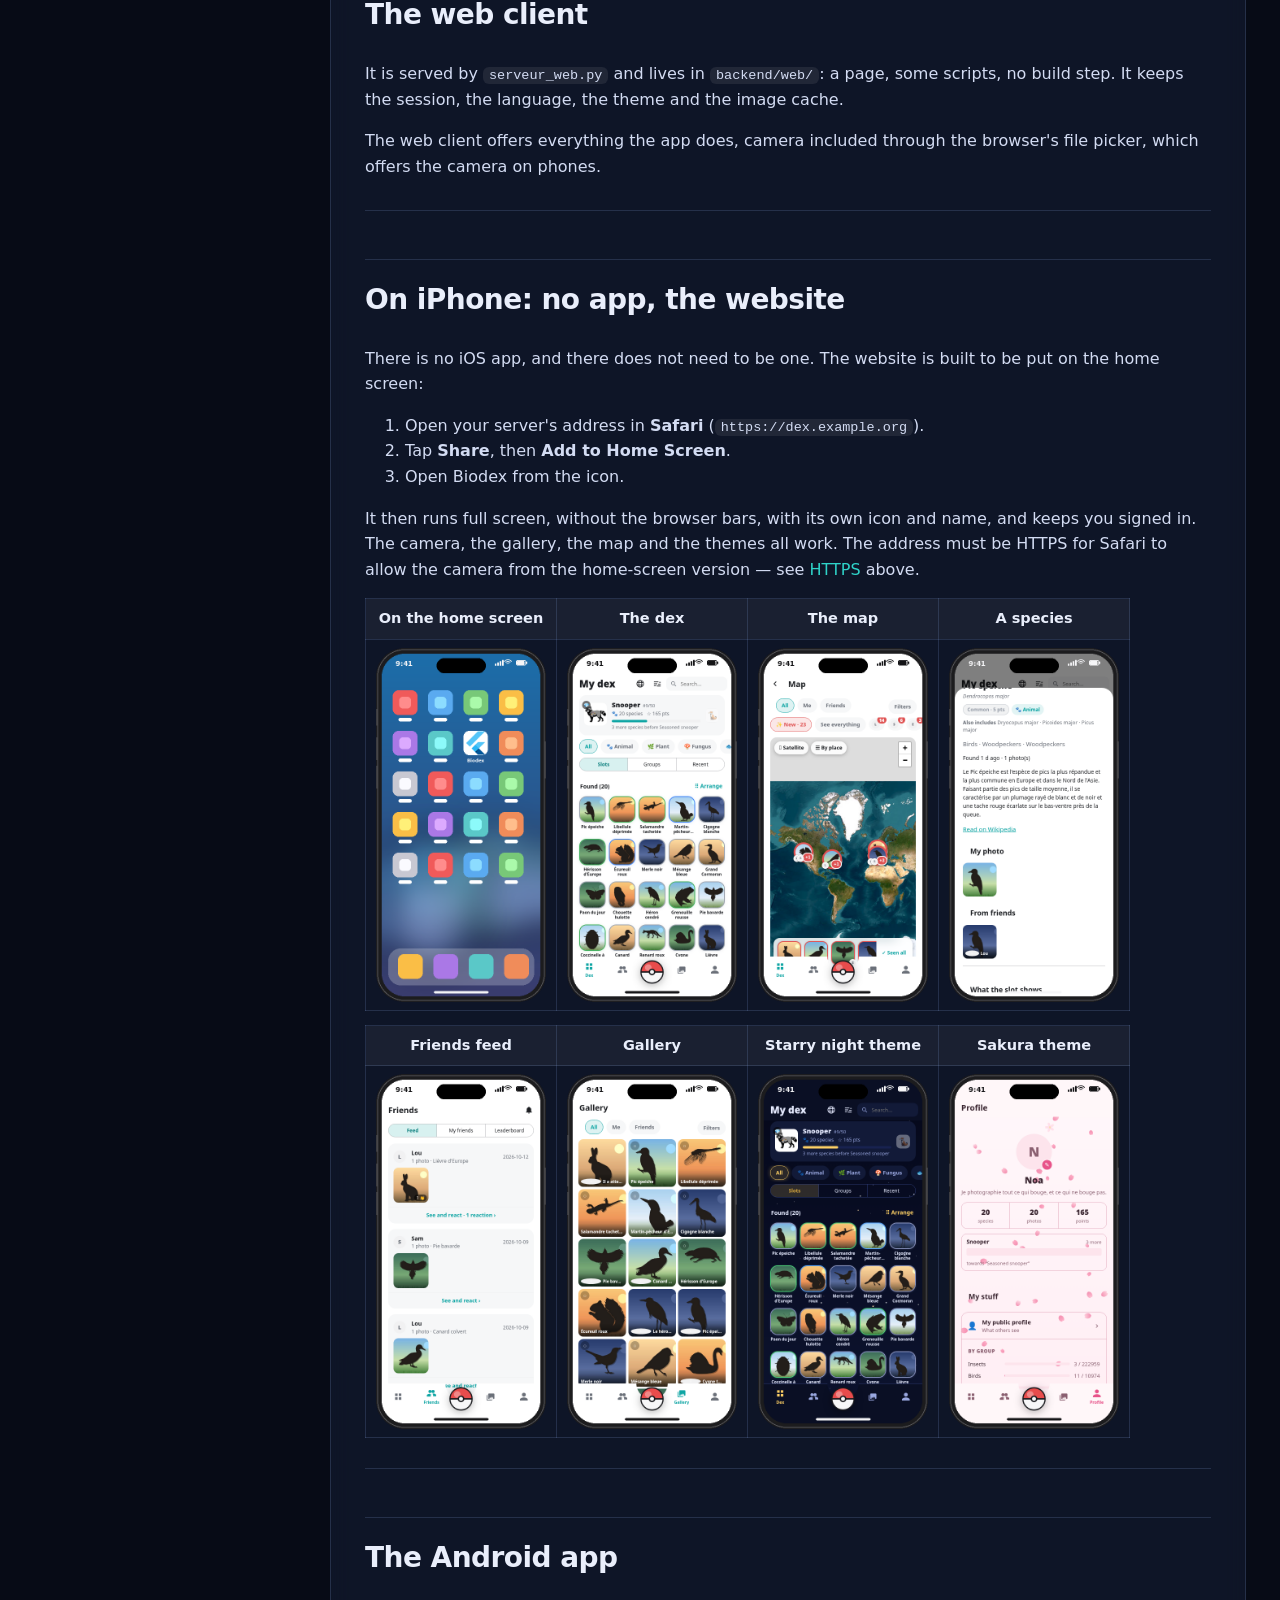
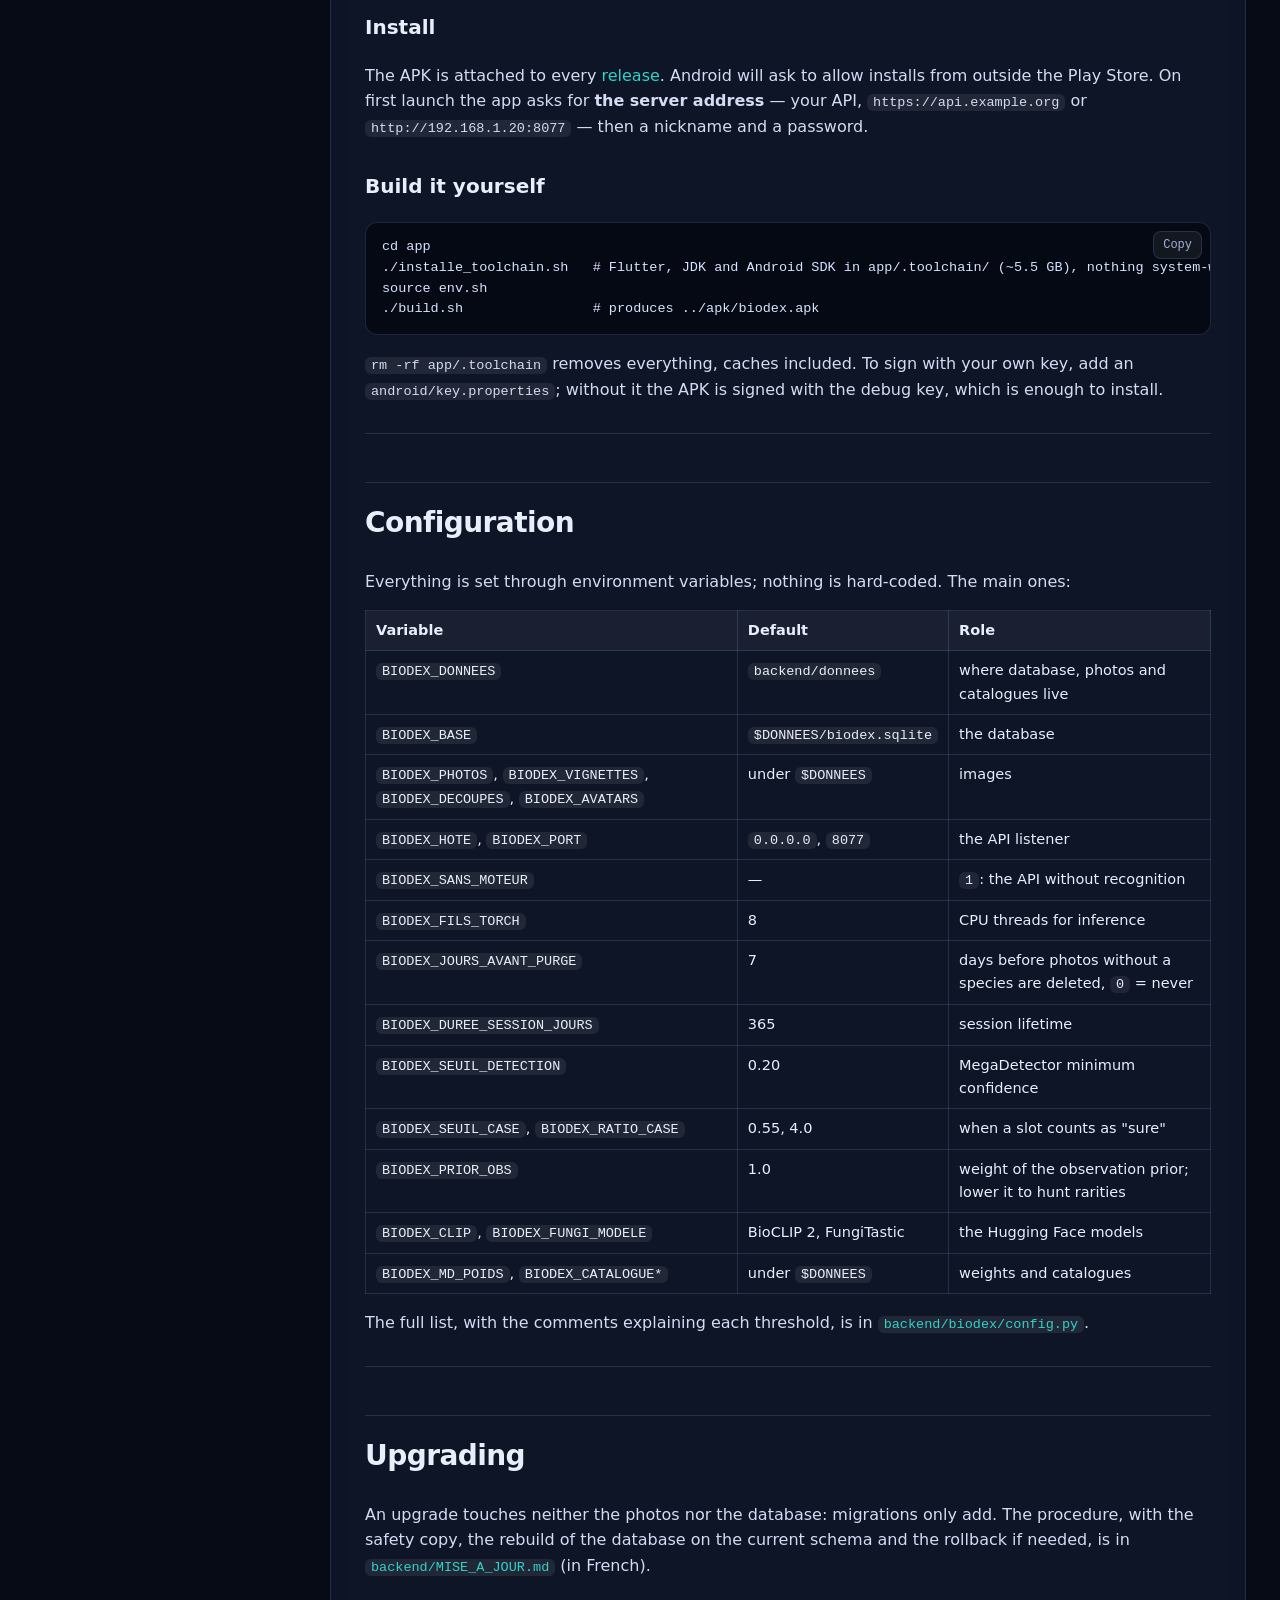
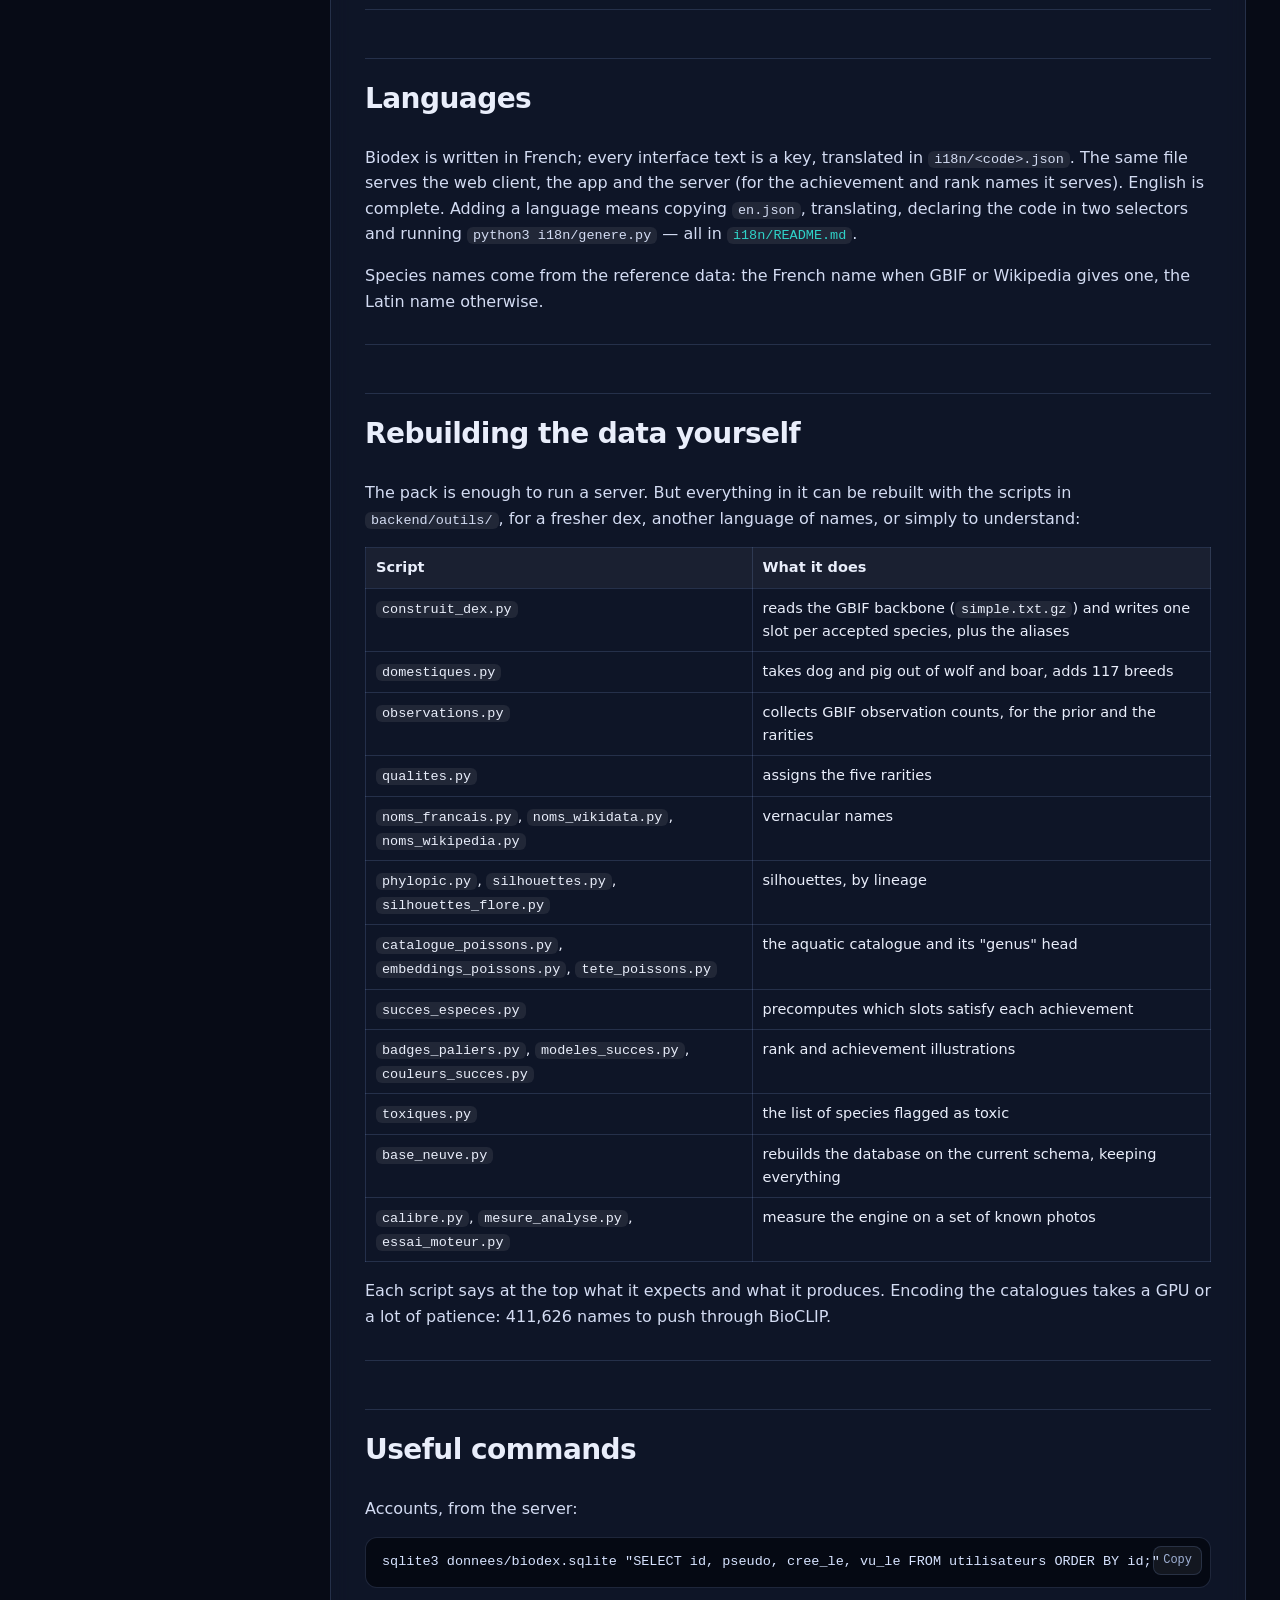
==== commit aa07e825: "Website: screenshots in English, centred pill navigation, three-phone hero, filterable gallery, stru" ====
--- a/docs/docs.html
+++ b/docs/docs.html
@@ -11,15 +11,28 @@
 <body>
 <div class="page">
   <header class="barre">
-    <a class="marque" href="./"><img src="icone.png" alt="">Biodex</a>
-    <nav>
-      <a href="./">Home</a>
-      <a href="./#captures">Screenshots</a>
-      <a href="./#telecharger">Download</a>
-      <a class="actif" href="docs.html">Documentation</a>
-      <a href="https://github.com/Raaatus/BioDex">GitHub</a>
-      <a class="cta" href="https://github.com/Raaatus/BioDex/releases/latest">Get Biodex</a>
-    </nav>
+    <div class="dedans">
+      <a class="marque" href="./"><img src="icone.png" alt="">Biodex</a>
+      <nav aria-label="Sections">
+        <a href="./#fonctions">Features</a>
+        <a href="./#captures">Screenshots</a>
+        <a href="./#themes">Themes</a>
+        <a href="./#telecharger">Download</a>
+        <a class="actif" href="docs.html">Docs</a>
+      </nav>
+      <div class="actions">
+        <button class="menu" aria-label="Menu" aria-expanded="false">☰</button>
+        <a href="https://github.com/Raaatus/BioDex" aria-label="GitHub"><svg viewBox="0 0 16 16" aria-hidden="true"><path d="M8 0C3.58 0 0 3.58 0 8c0 3.54 2.29 6.53 5.47 7.59.4.07.55-.17.55-.38 0-.19-.01-.82-.01-1.49-2.01.37-2.53-.49-2.69-.94-.09-.23-.48-.94-.82-1.13-.28-.15-.68-.52-.01-.53.63-.01 1.08.58 1.23.82.72 1.21 1.87.87 2.33.66.07-.52.28-.87.51-1.07-1.78-.2-3.64-.89-3.64-3.95 0-.87.31-1.59.82-2.15-.08-.2-.36-1.02.08-2.12 0 0 .67-.21 2.2.82.64-.18 1.32-.27 2-.27.68 0 1.36.09 2 .27 1.53-1.04 2.2-.82 2.2-.82.44 1.1.16 1.92.08 2.12.51.56.82 1.27.82 2.15 0 3.07-1.87 3.75-3.65 3.95.29.25.54.73.54 1.48 0 1.07-.01 1.93-.01 2.2 0 .21.15.46.55.38A8.013 8.013 0 0 0 16 8c0-4.42-3.58-8-8-8z"/></svg>GitHub</a>
+        <a class="cta" href="https://github.com/Raaatus/BioDex/releases/latest">Get Biodex</a>
+      </div>
+      <div class="tiroir">
+        <a href="./">Home</a>
+        <a href="./#captures">Screenshots</a>
+        <a href="./#telecharger">Download</a>
+        <a class="actif" href="docs.html">Documentation</a>
+        <a href="https://github.com/Raaatus/BioDex">GitHub</a>
+      </div>
+    </div>
   </header>
   <div class="doc">
     <aside>
@@ -102,7 +115,7 @@
 </ul>
 <hr />
 <h2 id="screenshots">Screenshots</h2>
-<p>The web client, on a phone. The Android app shows the same screens, and the <a href="#on-iphone-no-app-the-website">iPhone section</a> shows it installed on a home screen. The interface is in French here; switch to English in the settings.</p>
+<p>The web client on a phone, with demo accounts. The Android app shows the same screens; the <a href="#on-iphone-no-app-the-website">iPhone section</a> shows it installed on a home screen.</p>
 <table>
 <thead>
 <tr>
@@ -162,15 +175,15 @@
 <tr>
 <th style="text-align: center;">Capture</th>
 <th style="text-align: center;">Settings</th>
-<th style="text-align: center;">In English</th>
-<th style="text-align: center;">Showcase</th>
+<th style="text-align: center;">In French</th>
+<th style="text-align: center;">Best catches</th>
 </tr>
 </thead>
 <tbody>
 <tr>
 <td style="text-align: center;"><img alt="" src="captures/capture.png" /></td>
 <td style="text-align: center;"><img alt="" src="captures/reglages.png" /></td>
-<td style="text-align: center;"><img alt="" src="captures/dex-en.png" /></td>
+<td style="text-align: center;"><img alt="" src="captures/dex-fr.png" /></td>
 <td style="text-align: center;"><img alt="" src="captures/vitrine.png" /></td>
 </tr>
 </tbody>
@@ -739,7 +752,7 @@
     </article>
   </div>
 </div>
-<footer>Generated from <a href="https://github.com/Raaatus/BioDex/blob/main/README.md">README.md</a> by <code>docs/genere.py</code>. Biodex is released under the MIT licence.</footer>
+<footer><div class="bas">Generated from <a href="https://github.com/Raaatus/BioDex/blob/main/README.md">README.md</a> by <code>docs/genere.py</code>. Biodex is released under the MIT licence.</div></footer>
 <script src="fond.js"></script>
 <script src="site.js"></script>
 </body>
--- a/docs/style.css
+++ b/docs/style.css
@@ -5,111 +5,175 @@
   --bordure: rgba(140, 170, 230, .18); --texte: #e9eefb; --doux: #9fb0d4; --sourd: #6f80a6;
   --accent: #2fd3c9; --accent2: #ffd166; --rose: #ff6fa8; --vert: #5df2a6;
   --rayon: 18px; --ombre: 0 20px 60px rgba(0, 0, 0, .45);
+  --largeur: 1180px; --gouttiere: 24px;
 }
 * { box-sizing: border-box; }
-html { scroll-behavior: smooth; }
+html { scroll-behavior: smooth; scroll-padding-top: 84px; }
 body { margin: 0; font: 16px/1.6 "Inter", system-ui, -apple-system, "Segoe UI", Roboto, sans-serif; color: var(--texte); background: var(--fond); overflow-x: hidden; }
 a { color: var(--accent); text-decoration: none; }
 a:hover { text-decoration: underline; }
 img { max-width: 100%; display: block; }
 code, pre { font-family: ui-monospace, "JetBrains Mono", Menlo, Consolas, monospace; }
+button { font: inherit; }
+::selection { background: rgba(47, 211, 201, .35); }
 
 /* ── le décor animé, derrière tout ───────────────────────────────────────── */
 #fond-anime { position: fixed; inset: 0; z-index: 0; pointer-events: none; width: 100%; height: 100%; opacity: .9; }
 body::after { content: ""; position: fixed; inset: 0; z-index: 0; pointer-events: none; background: linear-gradient(180deg, rgba(7, 11, 22, .15), rgba(7, 11, 22, .55) 60%, rgba(7, 11, 22, .9)); }
+body.decor-clair::after { background: linear-gradient(180deg, rgba(7, 11, 22, .45), rgba(7, 11, 22, .7) 60%, rgba(7, 11, 22, .92)); }
 .page { position: relative; z-index: 1; }
 
-/* ── la barre ────────────────────────────────────────────────────────────── */
-.barre { position: sticky; top: 0; z-index: 20; display: flex; align-items: center; gap: 18px; padding: 12px 22px; background: rgba(7, 11, 22, .6); backdrop-filter: blur(14px); -webkit-backdrop-filter: blur(14px); border-bottom: 1px solid var(--bordure); }
-.barre .marque { display: flex; align-items: center; gap: 10px; font-weight: 800; font-size: 18px; color: var(--texte); letter-spacing: -.01em; }
-.barre .marque img { width: 30px; height: 30px; border-radius: 9px; }
-.barre nav { margin-left: auto; display: flex; gap: 4px; flex-wrap: wrap; }
-.barre nav a { padding: 8px 12px; border-radius: 10px; color: var(--doux); font-weight: 600; font-size: 14px; }
-.barre nav a:hover, .barre nav a.actif { background: rgba(255, 255, 255, .07); color: var(--texte); text-decoration: none; }
-.barre nav a.cta { background: var(--accent); color: #042523; }
-
-/* ── le héros ─────────────────────────────────────────────────────────────── */
-.heros { max-width: 1140px; margin: 0 auto; padding: 84px 22px 40px; display: grid; grid-template-columns: 1.15fr .85fr; gap: 40px; align-items: center; }
-.heros .etiquette { display: inline-block; padding: 6px 12px; border-radius: 999px; border: 1px solid var(--bordure); background: rgba(255, 255, 255, .05); color: var(--accent2); font-size: 12px; font-weight: 700; letter-spacing: .08em; text-transform: uppercase; }
-.heros h1 { font-size: clamp(44px, 7vw, 84px); line-height: 1.02; letter-spacing: -.03em; margin: 18px 0 14px; }
+/* ── la barre : la marque, les pilules au centre, les actions à droite ──── */
+.barre { position: sticky; top: 0; z-index: 20; background: rgba(7, 11, 22, .55); backdrop-filter: blur(16px) saturate(1.3); -webkit-backdrop-filter: blur(16px) saturate(1.3); border-bottom: 1px solid var(--bordure); }
+.barre .dedans { max-width: var(--largeur); margin: 0 auto; padding: 10px var(--gouttiere); display: grid; grid-template-columns: 1fr auto 1fr; align-items: center; gap: 16px; }
+.barre .marque { display: flex; align-items: center; gap: 10px; font-weight: 800; font-size: 18px; color: var(--texte); letter-spacing: -.01em; justify-self: start; }
+.barre .marque:hover { text-decoration: none; }
+.barre .marque img { width: 32px; height: 32px; border-radius: 10px; box-shadow: 0 4px 14px rgba(47, 211, 201, .25); }
+.barre nav { display: flex; align-items: center; gap: 2px; padding: 4px; border-radius: 999px; border: 1px solid var(--bordure); background: rgba(255, 255, 255, .04); }
+.barre nav a { position: relative; padding: 7px 14px; border-radius: 999px; color: var(--doux); font-weight: 600; font-size: 13.5px; white-space: nowrap; transition: color .15s, background .15s; }
+.barre nav a:hover { color: var(--texte); background: rgba(255, 255, 255, .07); text-decoration: none; }
+.barre nav a.actif { color: #042523; background: var(--accent); box-shadow: 0 4px 16px rgba(47, 211, 201, .35); }
+.barre .actions { justify-self: end; display: flex; align-items: center; gap: 8px; }
+.barre .actions a { display: inline-flex; align-items: center; gap: 8px; padding: 8px 14px; border-radius: 999px; font-weight: 700; font-size: 13.5px; border: 1px solid var(--bordure); color: var(--texte); background: rgba(255, 255, 255, .05); transition: transform .15s, background .15s; }
+.barre .actions a:hover { text-decoration: none; transform: translateY(-1px); background: rgba(255, 255, 255, .1); }
+.barre .actions a.cta { background: linear-gradient(135deg, var(--accent), #1fb4ab); color: #042523; border-color: transparent; box-shadow: 0 6px 20px rgba(47, 211, 201, .3); }
+.barre .actions svg { width: 18px; height: 18px; fill: currentColor; }
+.barre .menu { display: none; width: 40px; height: 40px; border-radius: 12px; border: 1px solid var(--bordure); background: rgba(255, 255, 255, .05); color: var(--texte); cursor: pointer; font-size: 18px; }
+.barre .tiroir { display: none; }
+
+/* ── le héros, centré, avec trois téléphones en scène ───────────────────── */
+.heros { max-width: var(--largeur); margin: 0 auto; padding: 72px var(--gouttiere) 0; text-align: center; }
+.heros .etiquette { display: inline-flex; align-items: center; gap: 8px; padding: 6px 14px; border-radius: 999px; border: 1px solid rgba(255, 209, 102, .35); background: rgba(255, 209, 102, .08); color: var(--accent2); font-size: 12px; font-weight: 700; letter-spacing: .08em; text-transform: uppercase; }
+.heros .etiquette i { width: 7px; height: 7px; border-radius: 50%; background: var(--vert); box-shadow: 0 0 10px var(--vert); animation: pulse 2s ease-in-out infinite; }
+@keyframes pulse { 50% { opacity: .35; } }
+.heros h1 { font-size: clamp(44px, 7.2vw, 92px); line-height: 1; letter-spacing: -.035em; margin: 22px auto 16px; }
 .heros h1 span { background: linear-gradient(90deg, var(--accent), var(--vert) 50%, var(--accent2)); -webkit-background-clip: text; background-clip: text; color: transparent; }
-.heros .accroche { font-size: clamp(18px, 2.2vw, 22px); color: var(--doux); max-width: 56ch; margin: 0 0 28px; }
+.heros .accroche { font-size: clamp(17px, 2vw, 21px); color: var(--doux); max-width: 60ch; margin: 0 auto 30px; }
 .boutons { display: flex; gap: 12px; flex-wrap: wrap; }
-.bouton { display: inline-flex; align-items: center; gap: 10px; padding: 14px 22px; border-radius: 14px; font-weight: 700; font-size: 15px; border: 1px solid transparent; transition: transform .15s, box-shadow .15s; }
+.heros .boutons { justify-content: center; }
+.bouton { display: inline-flex; align-items: center; gap: 10px; padding: 14px 22px; border-radius: 14px; font-weight: 700; font-size: 15px; border: 1px solid transparent; transition: transform .15s, box-shadow .15s, background .15s; }
 .bouton:hover { text-decoration: none; transform: translateY(-2px); box-shadow: var(--ombre); }
-.bouton.principal { background: linear-gradient(135deg, var(--accent), #1fb4ab); color: #042523; }
-.bouton.secondaire { border-color: var(--bordure); background: rgba(255, 255, 255, .06); color: var(--texte); }
+.bouton.principal { background: linear-gradient(135deg, var(--accent), #1fb4ab); color: #042523; box-shadow: 0 10px 30px rgba(47, 211, 201, .25); }
+.bouton.secondaire { border-color: var(--bordure); background: rgba(255, 255, 255, .06); color: var(--texte); backdrop-filter: blur(8px); }
+.bouton.secondaire:hover { background: rgba(255, 255, 255, .11); }
 .bouton.or { background: linear-gradient(135deg, var(--accent2), #f0b23a); color: #2a1c00; }
-.heros .chiffres { display: flex; gap: 26px; margin-top: 30px; flex-wrap: wrap; }
-.heros .chiffres b { display: block; font-size: 26px; letter-spacing: -.02em; }
-.heros .chiffres span { color: var(--sourd); font-size: 13px; }
-.telephone { position: relative; justify-self: center; width: min(360px, 90vw); filter: drop-shadow(0 30px 60px rgba(0, 0, 0, .6)); animation: flotte 7s ease-in-out infinite; }
-.telephone img { width: 100%; }
-.telephone .halo { position: absolute; inset: -20% -10%; z-index: -1; background: radial-gradient(ellipse at 50% 40%, rgba(47, 211, 201, .35), transparent 60%); filter: blur(30px); }
-@keyframes flotte { 0%, 100% { transform: translateY(0) rotate(-1.5deg); } 50% { transform: translateY(-14px) rotate(1deg); } }
-@media (prefers-reduced-motion: reduce) { .telephone { animation: none; } }
-
-/* ── sections ─────────────────────────────────────────────────────────────── */
-section { max-width: 1140px; margin: 0 auto; padding: 56px 22px; }
-section h2 { font-size: clamp(30px, 4vw, 44px); letter-spacing: -.025em; margin: 0 0 8px; }
-section .intro { color: var(--doux); font-size: 17px; max-width: 70ch; margin: 0 0 28px; }
-.cartes { display: grid; grid-template-columns: repeat(auto-fit, minmax(250px, 1fr)); gap: 14px; }
-.carte { background: var(--fond2); border: 1px solid var(--bordure); border-radius: var(--rayon); padding: 20px; backdrop-filter: blur(10px); -webkit-backdrop-filter: blur(10px); transition: transform .15s, border-color .15s; }
-.carte:hover { transform: translateY(-3px); border-color: rgba(47, 211, 201, .45); }
-.carte .ico { font-size: 28px; margin-bottom: 8px; }
+.heros .chiffres { display: flex; justify-content: center; gap: 0; margin: 38px auto 0; flex-wrap: wrap; border: 1px solid var(--bordure); border-radius: 999px; background: rgba(255, 255, 255, .04); backdrop-filter: blur(8px); width: max-content; max-width: 100%; }
+.heros .chiffres div { padding: 12px 26px; border-right: 1px solid var(--bordure); }
+.heros .chiffres div:last-child { border-right: 0; }
+.heros .chiffres b { display: block; font-size: 24px; letter-spacing: -.02em; line-height: 1.1; }
+.heros .chiffres span { color: var(--sourd); font-size: 12.5px; }
+
+.scene { position: relative; max-width: var(--largeur); margin: 20px auto 0; padding: 30px var(--gouttiere) 120px; display: flex; justify-content: center; align-items: flex-end; gap: 0; min-height: 420px; }
+.scene::before { content: ""; position: absolute; left: 50%; bottom: 0; width: min(900px, 90vw); height: 55%; transform: translateX(-50%); background: radial-gradient(ellipse at 50% 100%, rgba(47, 211, 201, .32), transparent 65%); filter: blur(30px); pointer-events: none; }
+.scene .tel { position: relative; width: min(300px, 28vw); margin: 0 -22px; filter: drop-shadow(0 30px 50px rgba(0, 0, 0, .65)); transition: transform .6s cubic-bezier(.2, .8, .2, 1); }
+.scene .tel img { width: 100%; }
+.scene .tel.gauche { transform: translateY(70px) rotate(-7deg); z-index: 1; animation: flotte-g 9s ease-in-out infinite; }
+.scene .tel.centre { width: min(340px, 32vw); z-index: 2; animation: flotte-c 7s ease-in-out infinite; }
+.scene .tel.droite { transform: translateY(70px) rotate(7deg); z-index: 1; animation: flotte-d 10s ease-in-out infinite; }
+@keyframes flotte-c { 50% { transform: translateY(-14px); } }
+@keyframes flotte-g { 0%, 100% { transform: translateY(70px) rotate(-7deg); } 50% { transform: translateY(58px) rotate(-6deg); } }
+@keyframes flotte-d { 0%, 100% { transform: translateY(70px) rotate(7deg); } 50% { transform: translateY(56px) rotate(6deg); } }
+.scene .tel::after { content: attr(data-nom); position: absolute; left: 50%; bottom: -34px; transform: translateX(-50%); color: var(--sourd); font-size: 12.5px; font-weight: 600; white-space: nowrap; }
+@media (prefers-reduced-motion: reduce) { .scene .tel, .heros .etiquette i { animation: none !important; } }
+
+/* ── les sections ─────────────────────────────────────────────────────────── */
+section { max-width: var(--largeur); margin: 0 auto; padding: 72px var(--gouttiere) 24px; }
+section h2 { font-size: clamp(30px, 4vw, 46px); letter-spacing: -.03em; margin: 0 0 10px; line-height: 1.08; }
+section .surtitre { display: block; color: var(--accent); font-size: 12.5px; font-weight: 800; letter-spacing: .14em; text-transform: uppercase; margin-bottom: 10px; }
+section .intro { color: var(--doux); font-size: 17px; max-width: 68ch; margin: 0 0 30px; }
+section .entete { display: grid; grid-template-columns: 1fr auto; align-items: end; gap: 20px; }
+section .entete .intro { margin-bottom: 0; }
+section .entete + * { margin-top: 30px; }
+
+/* ce qui apparaît en défilant */
+.apparait { opacity: 0; transform: translateY(18px); transition: opacity .6s ease, transform .6s cubic-bezier(.2, .8, .2, 1); }
+.apparait.visible { opacity: 1; transform: none; }
+@media (prefers-reduced-motion: reduce) { .apparait { opacity: 1; transform: none; transition: none; } }
+
+.cartes { display: grid; grid-template-columns: repeat(auto-fit, minmax(300px, 1fr)); gap: 14px; }
+.carte { position: relative; background: var(--fond2); border: 1px solid var(--bordure); border-radius: var(--rayon); padding: 22px; backdrop-filter: blur(10px); -webkit-backdrop-filter: blur(10px); transition: transform .2s, border-color .2s, box-shadow .2s; overflow: hidden; }
+.carte::before { content: ""; position: absolute; inset: 0; background: radial-gradient(circle at var(--mx, 50%) var(--my, 0%), rgba(47, 211, 201, .14), transparent 45%); opacity: 0; transition: opacity .25s; pointer-events: none; }
+.carte:hover { transform: translateY(-4px); border-color: rgba(47, 211, 201, .5); box-shadow: 0 18px 40px rgba(0, 0, 0, .35); }
+.carte:hover::before { opacity: 1; }
+.carte .ico { width: 46px; height: 46px; display: grid; place-items: center; font-size: 24px; margin-bottom: 14px; border-radius: 13px; background: linear-gradient(135deg, rgba(47, 211, 201, .22), rgba(255, 209, 102, .14)); border: 1px solid rgba(47, 211, 201, .3); }
 .carte h3 { margin: 0 0 6px; font-size: 17px; }
 .carte p { margin: 0; color: var(--doux); font-size: 14.5px; }
-.carte .nombre { font-size: 40px; font-weight: 800; letter-spacing: -.03em; color: var(--accent2); line-height: 1; margin-bottom: 6px; }
-
-/* la chaîne d'analyse */
-.etapes { display: grid; grid-template-columns: repeat(auto-fit, minmax(220px, 1fr)); gap: 14px; counter-reset: etape; }
-.etape { position: relative; background: var(--fond2); border: 1px solid var(--bordure); border-radius: var(--rayon); padding: 22px 20px 20px; }
-.etape::before { counter-increment: etape; content: counter(etape); position: absolute; top: -14px; left: 18px; width: 28px; height: 28px; border-radius: 50%; display: grid; place-items: center; background: var(--accent); color: #042523; font-weight: 800; font-size: 14px; }
+.carte .nombre { font-size: 42px; font-weight: 800; letter-spacing: -.03em; color: var(--accent2); line-height: 1; margin-bottom: 8px; }
+.cartes.trois { grid-template-columns: repeat(auto-fit, minmax(240px, 1fr)); }
+
+/* la chaîne d'analyse : quatre étapes reliées */
+.etapes { position: relative; display: grid; grid-template-columns: repeat(auto-fit, minmax(220px, 1fr)); gap: 14px; counter-reset: etape; }
+.etape { position: relative; background: var(--fond2); border: 1px solid var(--bordure); border-radius: var(--rayon); padding: 26px 20px 20px; backdrop-filter: blur(10px); }
+.etape::before { counter-increment: etape; content: counter(etape); position: absolute; top: -16px; left: 18px; width: 32px; height: 32px; border-radius: 50%; display: grid; place-items: center; background: linear-gradient(135deg, var(--accent), var(--vert)); color: #042523; font-weight: 800; font-size: 14px; box-shadow: 0 6px 16px rgba(47, 211, 201, .35); }
+.etape:not(:last-child)::after { content: ""; position: absolute; top: 0; right: -14px; width: 14px; height: 2px; background: linear-gradient(90deg, var(--accent), transparent); opacity: .7; }
 .etape h3 { margin: 4px 0 6px; font-size: 16px; }
 .etape p { margin: 0; color: var(--doux); font-size: 14px; }
 
-/* la galerie et la visionneuse */
-.galerie { display: grid; grid-template-columns: repeat(auto-fill, minmax(170px, 1fr)); gap: 14px; }
+/* la galerie, ses filtres, et la visionneuse */
+.filtres { display: flex; gap: 8px; flex-wrap: wrap; margin-bottom: 20px; }
+.filtres button, .decors button { padding: 8px 15px; border-radius: 999px; border: 1px solid var(--bordure); background: rgba(255, 255, 255, .05); color: var(--texte); font-weight: 600; font-size: 13px; cursor: pointer; transition: background .15s, transform .15s; }
+.filtres button:hover, .decors button:hover { background: rgba(255, 255, 255, .1); transform: translateY(-1px); }
+.filtres button.actif, .decors button.actif { background: var(--accent); color: #042523; border-color: transparent; }
+.galerie { display: grid; grid-template-columns: repeat(auto-fill, minmax(176px, 1fr)); gap: 18px 14px; }
 .galerie figure { margin: 0; cursor: zoom-in; }
-.galerie img { width: 100%; border-radius: 16px; border: 1px solid var(--bordure); box-shadow: 0 10px 30px rgba(0, 0, 0, .4); transition: transform .15s; }
-.galerie figure:hover img { transform: scale(1.03); }
-.galerie figcaption { font-size: 12.5px; color: var(--doux); text-align: center; margin-top: 6px; }
-.galerie.telephones figure img { border: 0; box-shadow: none; }
+.galerie figure.cache { display: none; }
+.galerie .ecran { position: relative; border-radius: 22px; padding: 7px; background: linear-gradient(160deg, #2c3550, #0d1222); border: 1px solid rgba(160, 180, 230, .25); box-shadow: 0 14px 34px rgba(0, 0, 0, .45); transition: transform .2s, box-shadow .2s; }
+.galerie .ecran img { border-radius: 16px; }
+.galerie figure:hover .ecran { transform: translateY(-4px) scale(1.02); box-shadow: 0 24px 48px rgba(0, 0, 0, .55); }
+.galerie figcaption { font-size: 13px; color: var(--doux); text-align: center; margin-top: 10px; font-weight: 600; }
+.galerie.telephones { grid-template-columns: repeat(auto-fill, minmax(168px, 1fr)); }
+.galerie.telephones figure img { border: 0; box-shadow: none; filter: drop-shadow(0 14px 30px rgba(0, 0, 0, .5)); transition: transform .2s; }
+.galerie.telephones figure:hover img { transform: translateY(-4px); }
 .visionneuse { position: fixed; inset: 0; z-index: 50; display: none; align-items: center; justify-content: center; background: rgba(3, 6, 14, .9); backdrop-filter: blur(8px); padding: 20px; }
 .visionneuse.ouverte { display: flex; }
-.visionneuse img { max-height: 92vh; max-width: 92vw; border-radius: 18px; box-shadow: var(--ombre); }
+.visionneuse img { max-height: 90vh; max-width: 92vw; border-radius: 18px; box-shadow: var(--ombre); }
 .visionneuse .legende { position: absolute; bottom: 22px; left: 0; right: 0; text-align: center; color: var(--doux); font-size: 14px; }
 .visionneuse button { position: absolute; top: 50%; transform: translateY(-50%); width: 48px; height: 48px; border-radius: 50%; border: 1px solid var(--bordure); background: rgba(255, 255, 255, .08); color: #fff; font-size: 22px; cursor: pointer; }
 .visionneuse .prec { left: 18px; } .visionneuse .suiv { right: 18px; }
 .visionneuse .ferme { top: 18px; right: 18px; transform: none; }
 
 /* les thèmes : la bande, et le choix du décor du site */
-.themes { display: flex; gap: 12px; overflow-x: auto; padding: 8px 2px 14px; scroll-snap-type: x mandatory; scrollbar-width: thin; }
-.themes figure { flex: 0 0 180px; margin: 0; scroll-snap-align: start; }
-.themes img { border-radius: 16px; border: 1px solid var(--bordure); }
-.themes figcaption { font-size: 12.5px; color: var(--doux); text-align: center; margin-top: 6px; }
-.decors { display: flex; gap: 8px; flex-wrap: wrap; margin-top: 10px; }
-.decors button { padding: 8px 14px; border-radius: 999px; border: 1px solid var(--bordure); background: rgba(255, 255, 255, .05); color: var(--texte); font-weight: 600; font-size: 13px; cursor: pointer; }
-.decors button.actif { background: var(--accent); color: #042523; border-color: transparent; }
+.themes { display: flex; gap: 14px; overflow-x: auto; padding: 8px 2px 18px; scroll-snap-type: x mandatory; scrollbar-width: thin; }
+.themes figure { flex: 0 0 190px; margin: 0; scroll-snap-align: start; cursor: zoom-in; }
+.themes img { border-radius: 18px; border: 1px solid var(--bordure); box-shadow: 0 12px 30px rgba(0, 0, 0, .4); transition: transform .2s; }
+.themes figure:hover img { transform: translateY(-4px); }
+.themes figcaption { font-size: 13px; color: var(--doux); text-align: center; margin-top: 10px; font-weight: 600; }
+.decors { display: flex; gap: 8px; flex-wrap: wrap; }
+.decors .legende { width: 100%; color: var(--sourd); font-size: 13px; margin-bottom: 2px; }
 
 /* téléchargements */
-.telechargements { display: grid; grid-template-columns: repeat(auto-fit, minmax(260px, 1fr)); gap: 14px; }
+.telechargements { display: grid; grid-template-columns: repeat(auto-fit, minmax(250px, 1fr)); gap: 14px; }
 .telechargements .carte { display: flex; flex-direction: column; }
 .telechargements .carte .bouton { margin-top: auto; align-self: flex-start; }
-.telechargements small { color: var(--sourd); font-size: 12.5px; display: block; margin: 8px 0 14px; }
-pre { background: rgba(3, 6, 14, .7); border: 1px solid var(--bordure); border-radius: 12px; padding: 14px 16px; overflow-x: auto; font-size: 13.5px; line-height: 1.5; }
+.telechargements small { color: var(--sourd); font-size: 12.5px; display: block; margin: 8px 0 16px; }
+.terminal { margin-top: 24px; border: 1px solid var(--bordure); border-radius: 16px; background: rgba(3, 6, 14, .72); backdrop-filter: blur(10px); overflow: hidden; }
+.terminal .titre { display: flex; align-items: center; gap: 8px; padding: 10px 14px; border-bottom: 1px solid var(--bordure); color: var(--sourd); font-size: 12.5px; }
+.terminal .titre i { width: 11px; height: 11px; border-radius: 50%; background: #ff5f57; } .terminal .titre i:nth-child(2) { background: #febc2e; } .terminal .titre i:nth-child(3) { background: #28c840; }
+.terminal .titre span { margin-left: 6px; }
+.terminal pre { margin: 0; border: 0; border-radius: 0; background: transparent; }
+pre { background: rgba(3, 6, 14, .7); border: 1px solid var(--bordure); border-radius: 12px; padding: 14px 16px; overflow-x: auto; font-size: 13.5px; line-height: 1.55; }
 pre code { color: #d7e3ff; }
-
-footer { position: relative; z-index: 1; text-align: center; color: var(--sourd); font-size: 13px; padding: 40px 20px 50px; border-top: 1px solid var(--bordure); }
-footer a { color: var(--doux); }
+pre .c { color: var(--sourd); }
+
+/* le pied de page */
+footer { position: relative; z-index: 1; border-top: 1px solid var(--bordure); background: rgba(5, 8, 16, .6); backdrop-filter: blur(10px); }
+footer .dedans { max-width: var(--largeur); margin: 0 auto; padding: 44px var(--gouttiere) 36px; display: grid; grid-template-columns: 1.4fr 1fr 1fr 1fr; gap: 28px; color: var(--sourd); font-size: 13.5px; }
+footer h4 { margin: 0 0 10px; color: var(--texte); font-size: 13px; letter-spacing: .08em; text-transform: uppercase; }
+footer a { color: var(--doux); display: block; padding: 3px 0; }
+footer p { margin: 0 0 10px; }
+footer .marque { display: flex; align-items: center; gap: 10px; color: var(--texte); font-weight: 800; font-size: 17px; margin-bottom: 10px; }
+footer .marque img { width: 28px; height: 28px; border-radius: 8px; }
+footer .bas { border-top: 1px solid var(--bordure); color: var(--sourd); font-size: 12.5px; text-align: center; padding: 16px var(--gouttiere); }
+footer .bas a { display: inline; }
 
 /* ── la documentation ─────────────────────────────────────────────────────── */
-.doc { max-width: 1240px; margin: 0 auto; padding: 30px 22px 80px; display: grid; grid-template-columns: 260px 1fr; gap: 36px; }
-.doc aside { position: sticky; top: 76px; align-self: start; max-height: calc(100vh - 90px); overflow-y: auto; padding-right: 8px; scrollbar-width: thin; }
+.doc { max-width: 1260px; margin: 0 auto; padding: 30px var(--gouttiere) 80px; display: grid; grid-template-columns: 260px 1fr; gap: 36px; }
+.doc aside { position: sticky; top: 80px; align-self: start; max-height: calc(100vh - 96px); overflow-y: auto; padding-right: 8px; scrollbar-width: thin; }
 .doc aside input { width: 100%; padding: 9px 12px; border-radius: 10px; border: 1px solid var(--bordure); background: rgba(255, 255, 255, .05); color: var(--texte); font: inherit; font-size: 14px; margin-bottom: 12px; }
 .doc aside a { display: block; padding: 5px 10px; border-radius: 8px; color: var(--doux); font-size: 14px; }
 .doc aside a.h3 { padding-left: 22px; font-size: 13px; color: var(--sourd); }
 .doc aside a:hover, .doc aside a.actif { background: rgba(255, 255, 255, .06); color: var(--texte); text-decoration: none; }
+.doc aside a.actif { color: var(--accent); }
 .prose { min-width: 0; background: var(--fond2); border: 1px solid var(--bordure); border-radius: 22px; padding: 10px 34px 40px; backdrop-filter: blur(10px); -webkit-backdrop-filter: blur(10px); }
 .prose h1 { font-size: 40px; letter-spacing: -.03em; }
 .prose h2 { font-size: 28px; letter-spacing: -.02em; margin-top: 48px; padding-top: 18px; border-top: 1px solid var(--bordure); }
@@ -129,11 +193,39 @@
 .copier { position: absolute; top: 8px; right: 8px; padding: 4px 9px; border-radius: 8px; border: 1px solid var(--bordure); background: rgba(255, 255, 255, .06); color: var(--doux); font-size: 12px; cursor: pointer; }
 .copier:hover { color: var(--texte); }
 
-@media (max-width: 900px) {
-  .heros { grid-template-columns: 1fr; padding-top: 50px; text-align: center; }
-  .heros .accroche, .heros .chiffres, .boutons { justify-content: center; margin-left: auto; margin-right: auto; }
+/* ── les petits écrans ────────────────────────────────────────────────────── */
+@media (max-width: 1000px) {
+  .barre .dedans { grid-template-columns: auto 1fr auto; }
+  .barre nav { display: none; }
+  .barre .menu { display: grid; place-items: center; }
+  .barre .actions a:not(.cta) { display: none; }
+  .barre .tiroir { display: none; grid-column: 1 / -1; flex-direction: column; gap: 2px; padding: 6px 0 4px; }
+  .barre .tiroir a { padding: 10px 12px; border-radius: 10px; color: var(--doux); font-weight: 600; }
+  .barre .tiroir a:hover, .barre .tiroir a.actif { background: rgba(255, 255, 255, .07); color: var(--texte); text-decoration: none; }
+  .barre.ouverte .tiroir { display: flex; }
+  .scene { min-height: 0; margin-top: 14px; padding-bottom: 70px; }
+  .scene .tel { width: 30vw; margin: 0 -10px; }
+  .scene .tel.centre { width: 36vw; }
+  .scene .tel::after { display: none; }
+  footer .dedans { grid-template-columns: 1fr 1fr; }
+}
+@media (max-width: 640px) {
+  .scene { padding-bottom: 10px; }
+  :root { --gouttiere: 16px; }
+  .heros { padding-top: 44px; }
+  .heros .chiffres { border-radius: 20px; width: 100%; display: grid; grid-template-columns: 1fr 1fr; }
+  .heros .chiffres div { border-right: 0; border-bottom: 1px solid var(--bordure); padding: 12px 14px; }
+  .heros .chiffres div:nth-child(odd) { border-right: 1px solid var(--bordure); }
+  .heros .chiffres div:nth-last-child(-n+2) { border-bottom: 0; }
+  .scene .tel.gauche, .scene .tel.droite { display: none; }
+  .scene .tel.centre { width: 72vw; }
+  section { padding: 52px var(--gouttiere) 16px; }
+  section .entete { grid-template-columns: 1fr; }
+  .galerie { grid-template-columns: repeat(2, 1fr); gap: 14px 10px; }
+  .galerie.telephones { grid-template-columns: repeat(2, 1fr); }
+  .etape:not(:last-child)::after { display: none; }
+  footer .dedans { grid-template-columns: 1fr; }
   .doc { grid-template-columns: 1fr; }
   .doc aside { position: static; max-height: none; }
   .prose { padding: 6px 18px 30px; }
-  .barre nav a:not(.cta) { display: none; }
 }
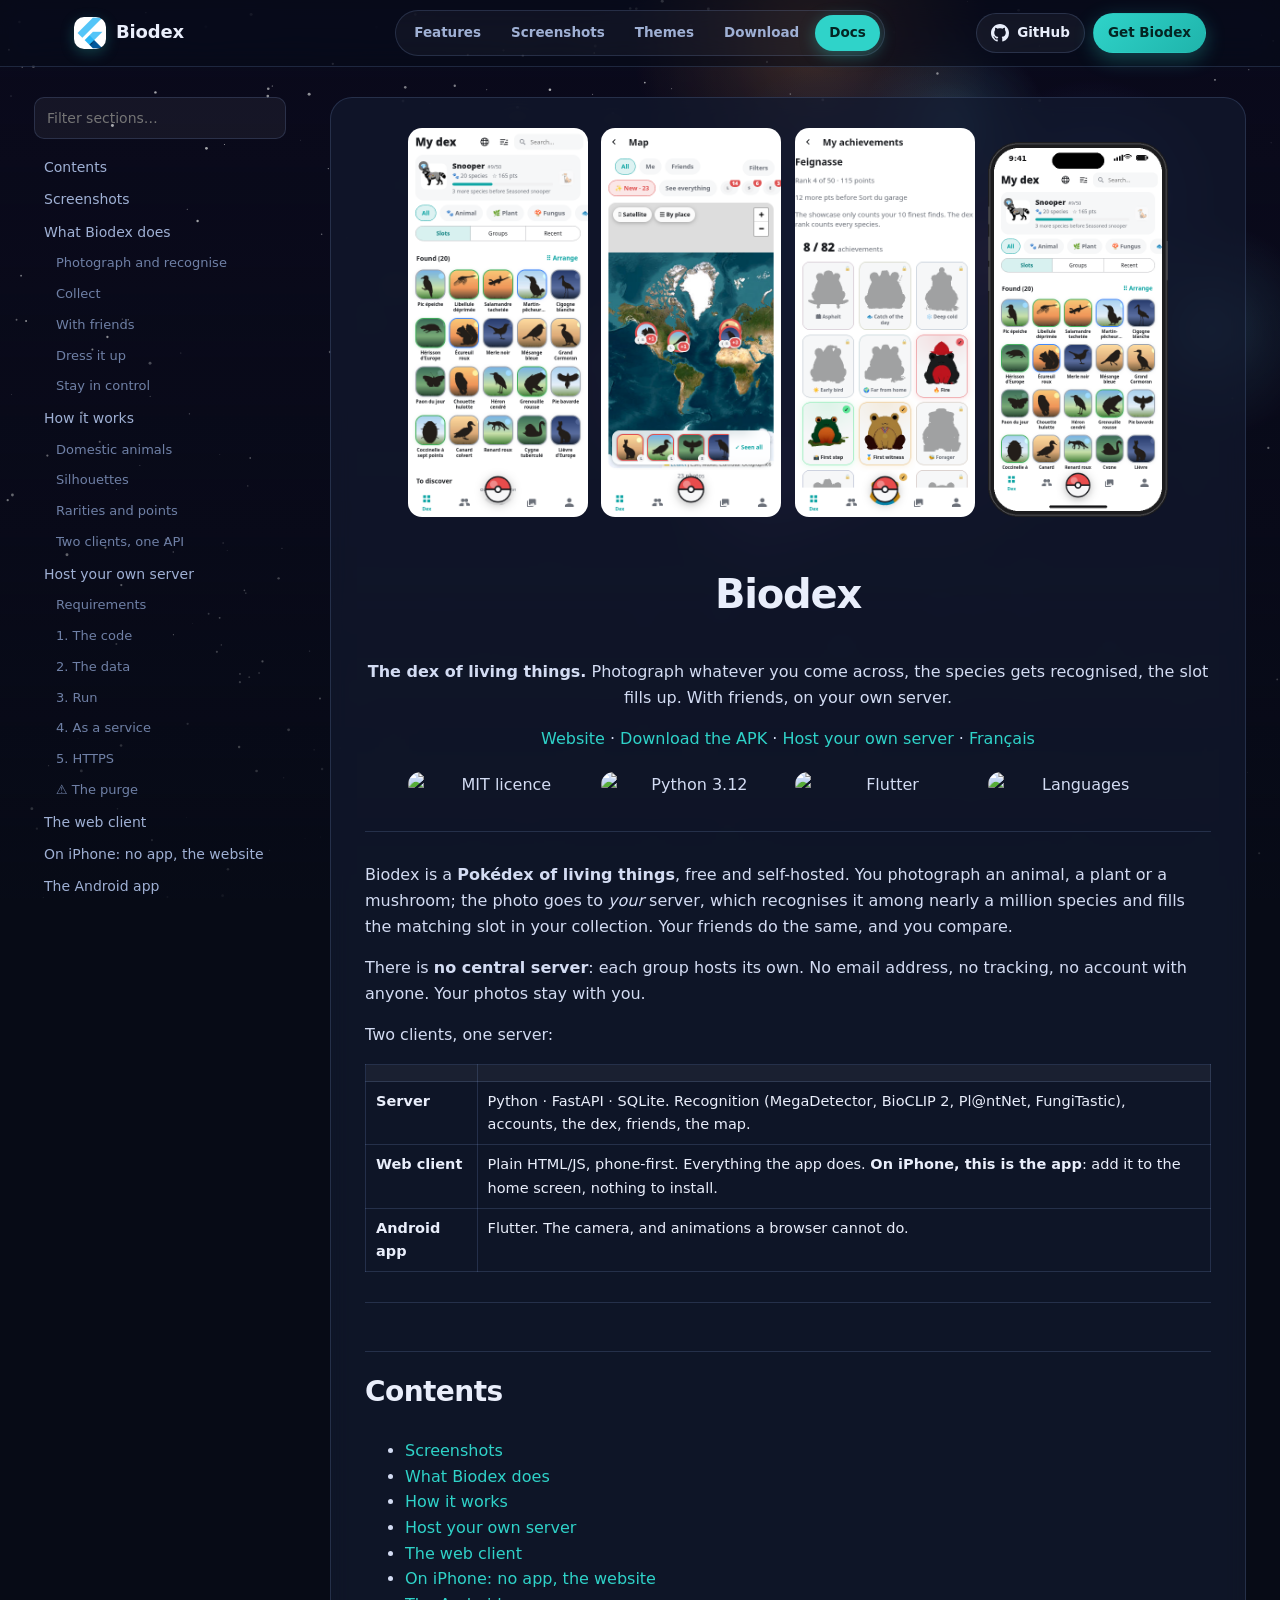
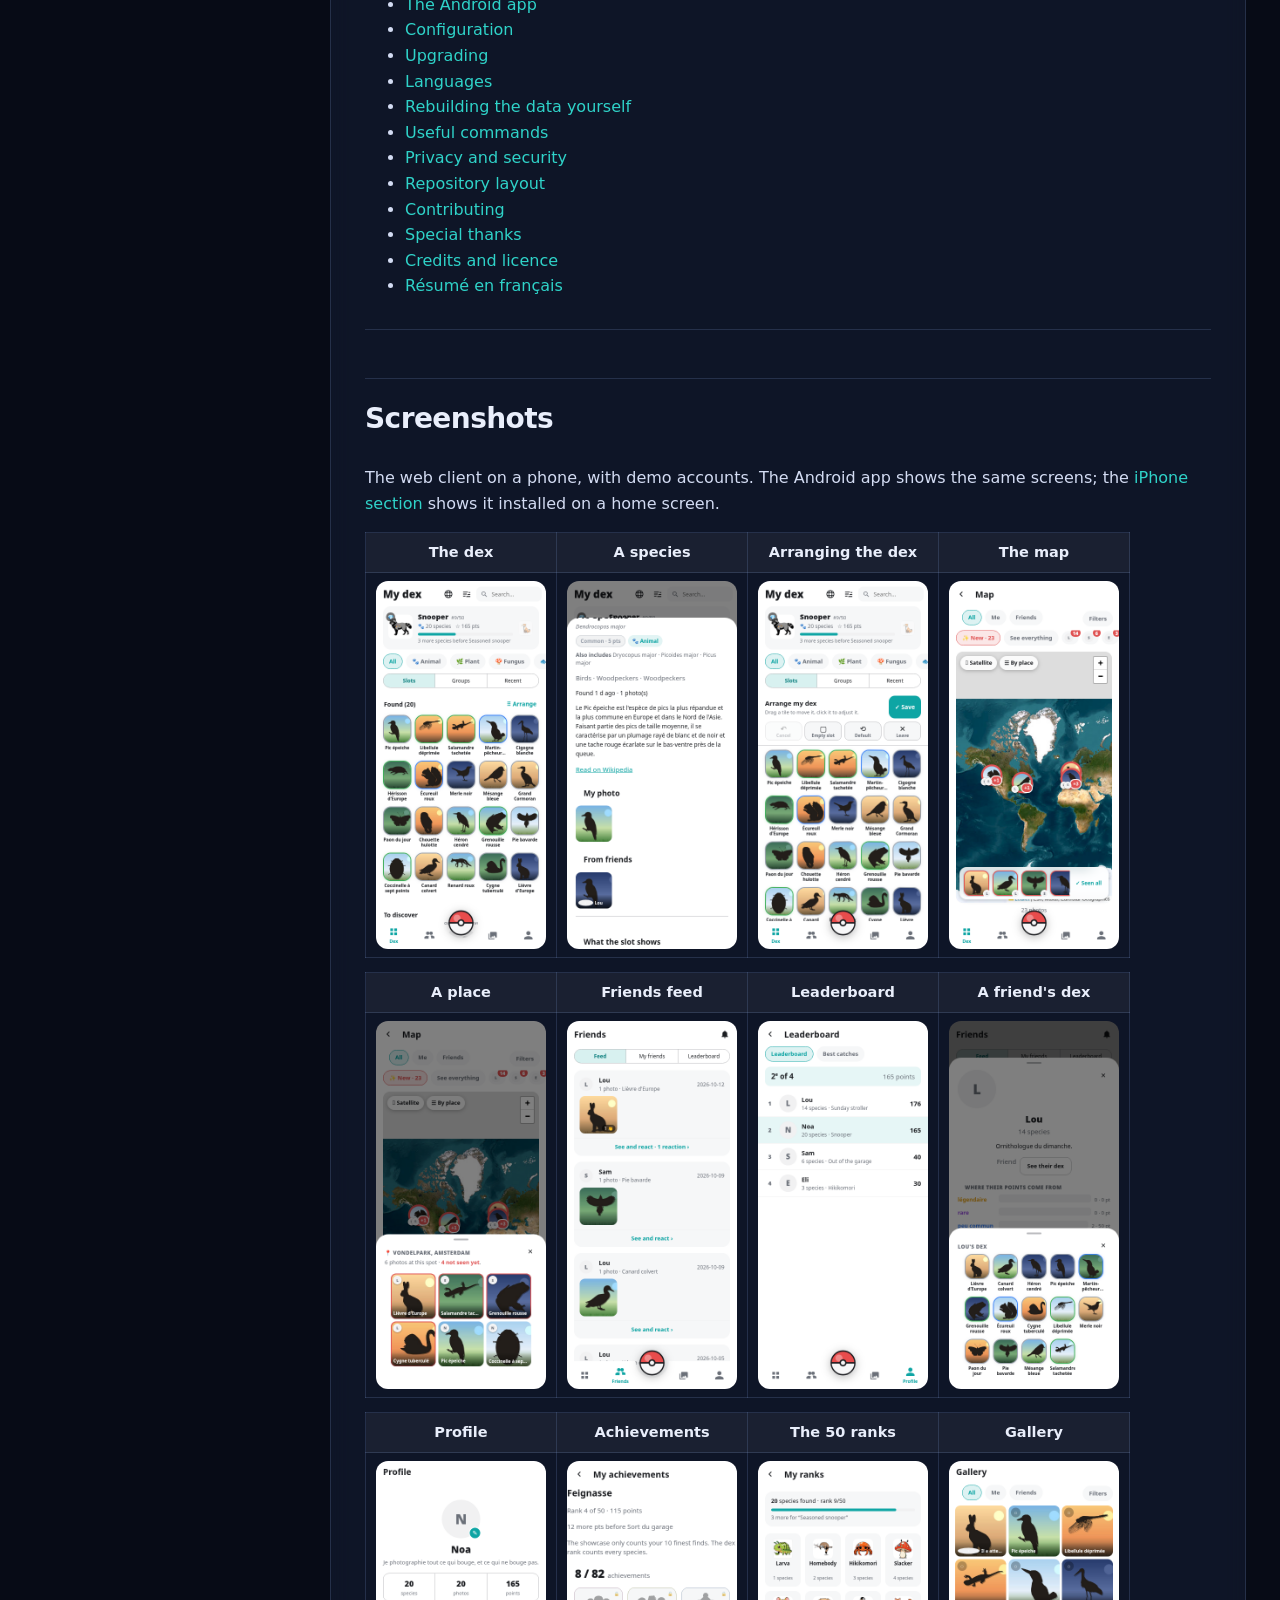
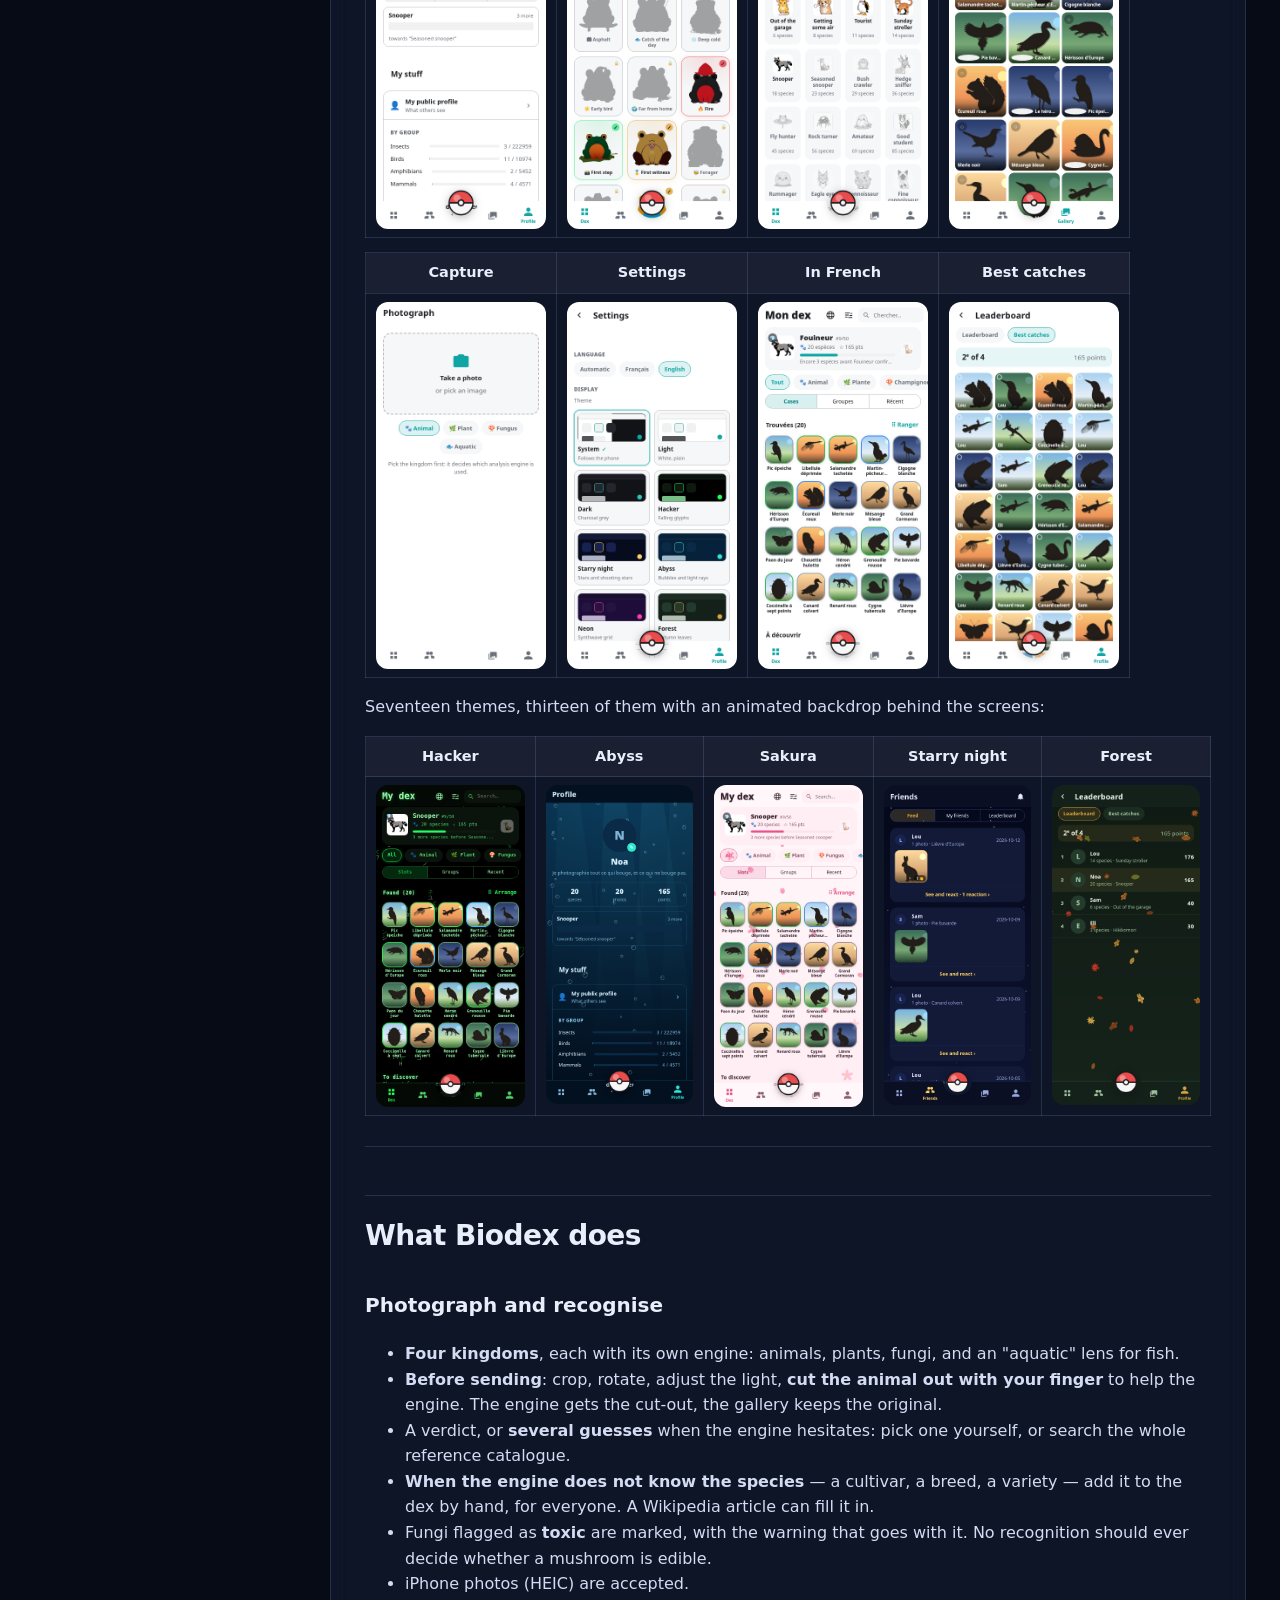
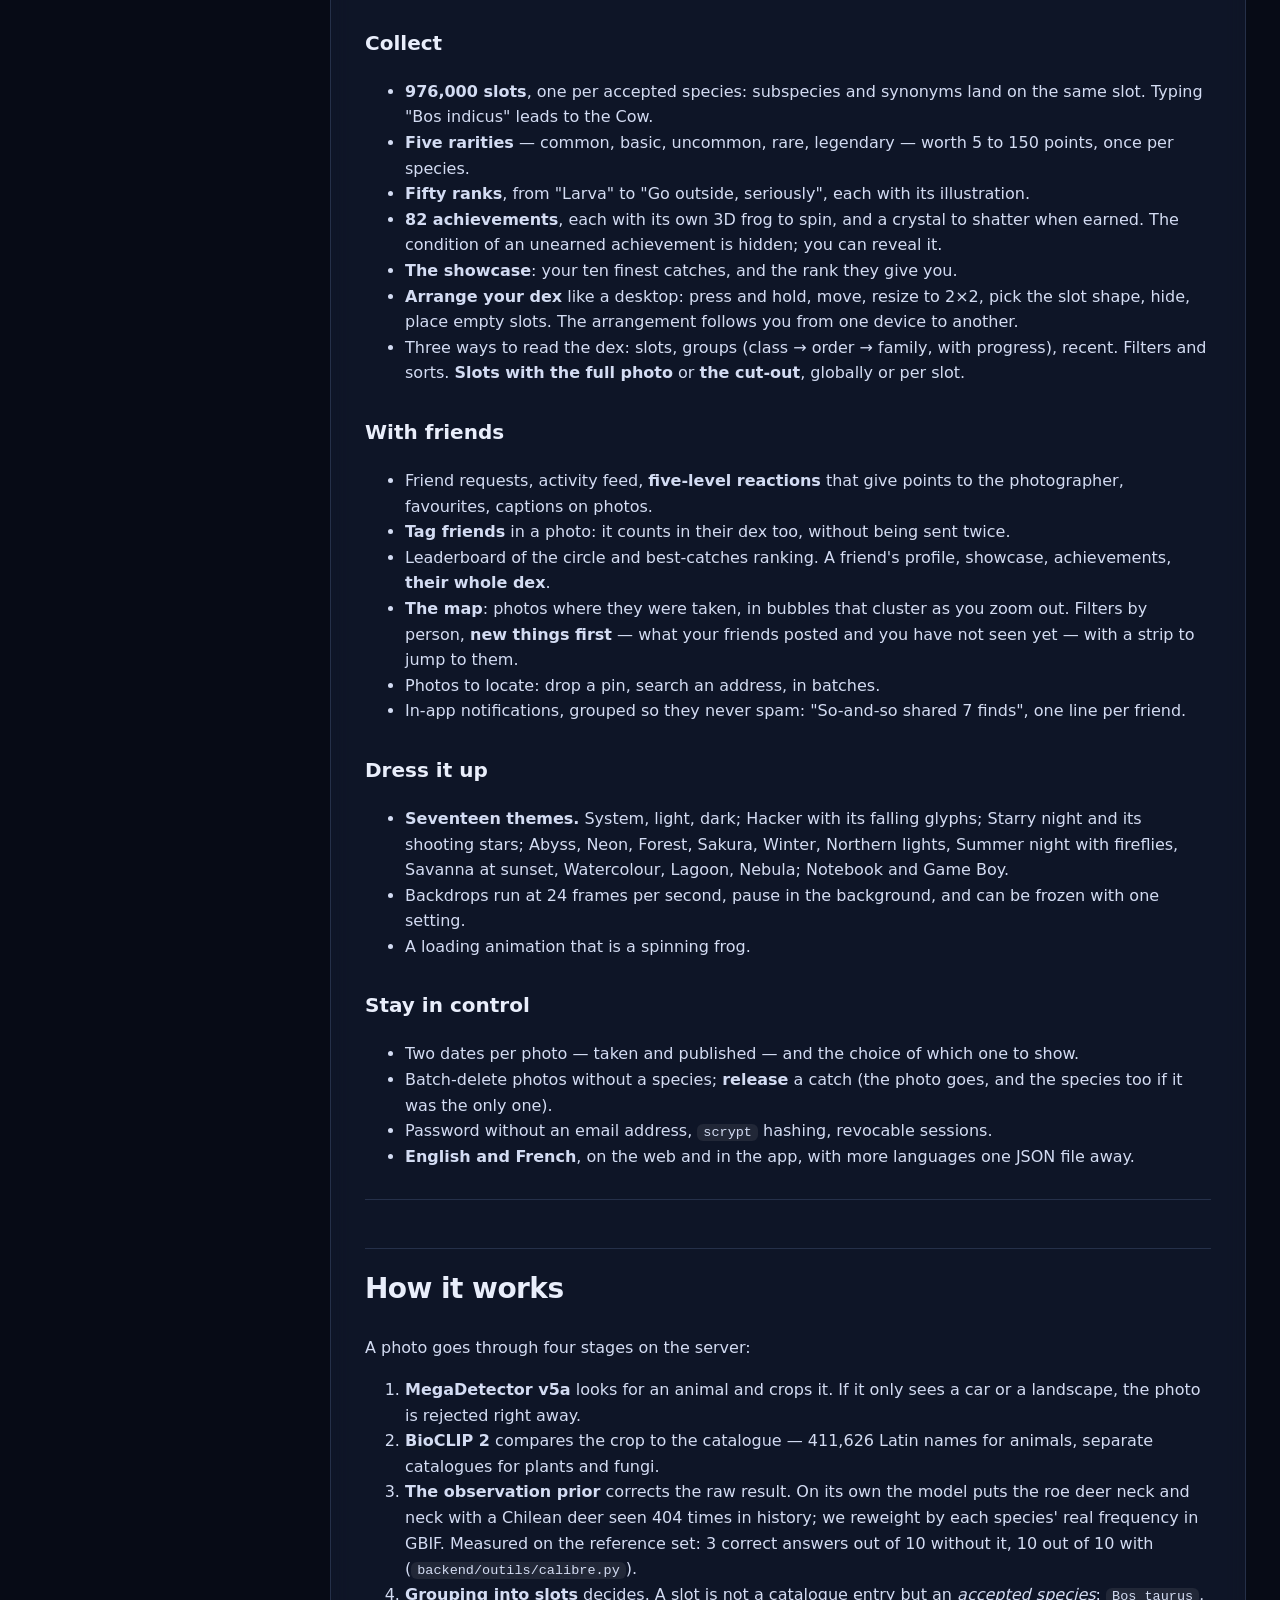
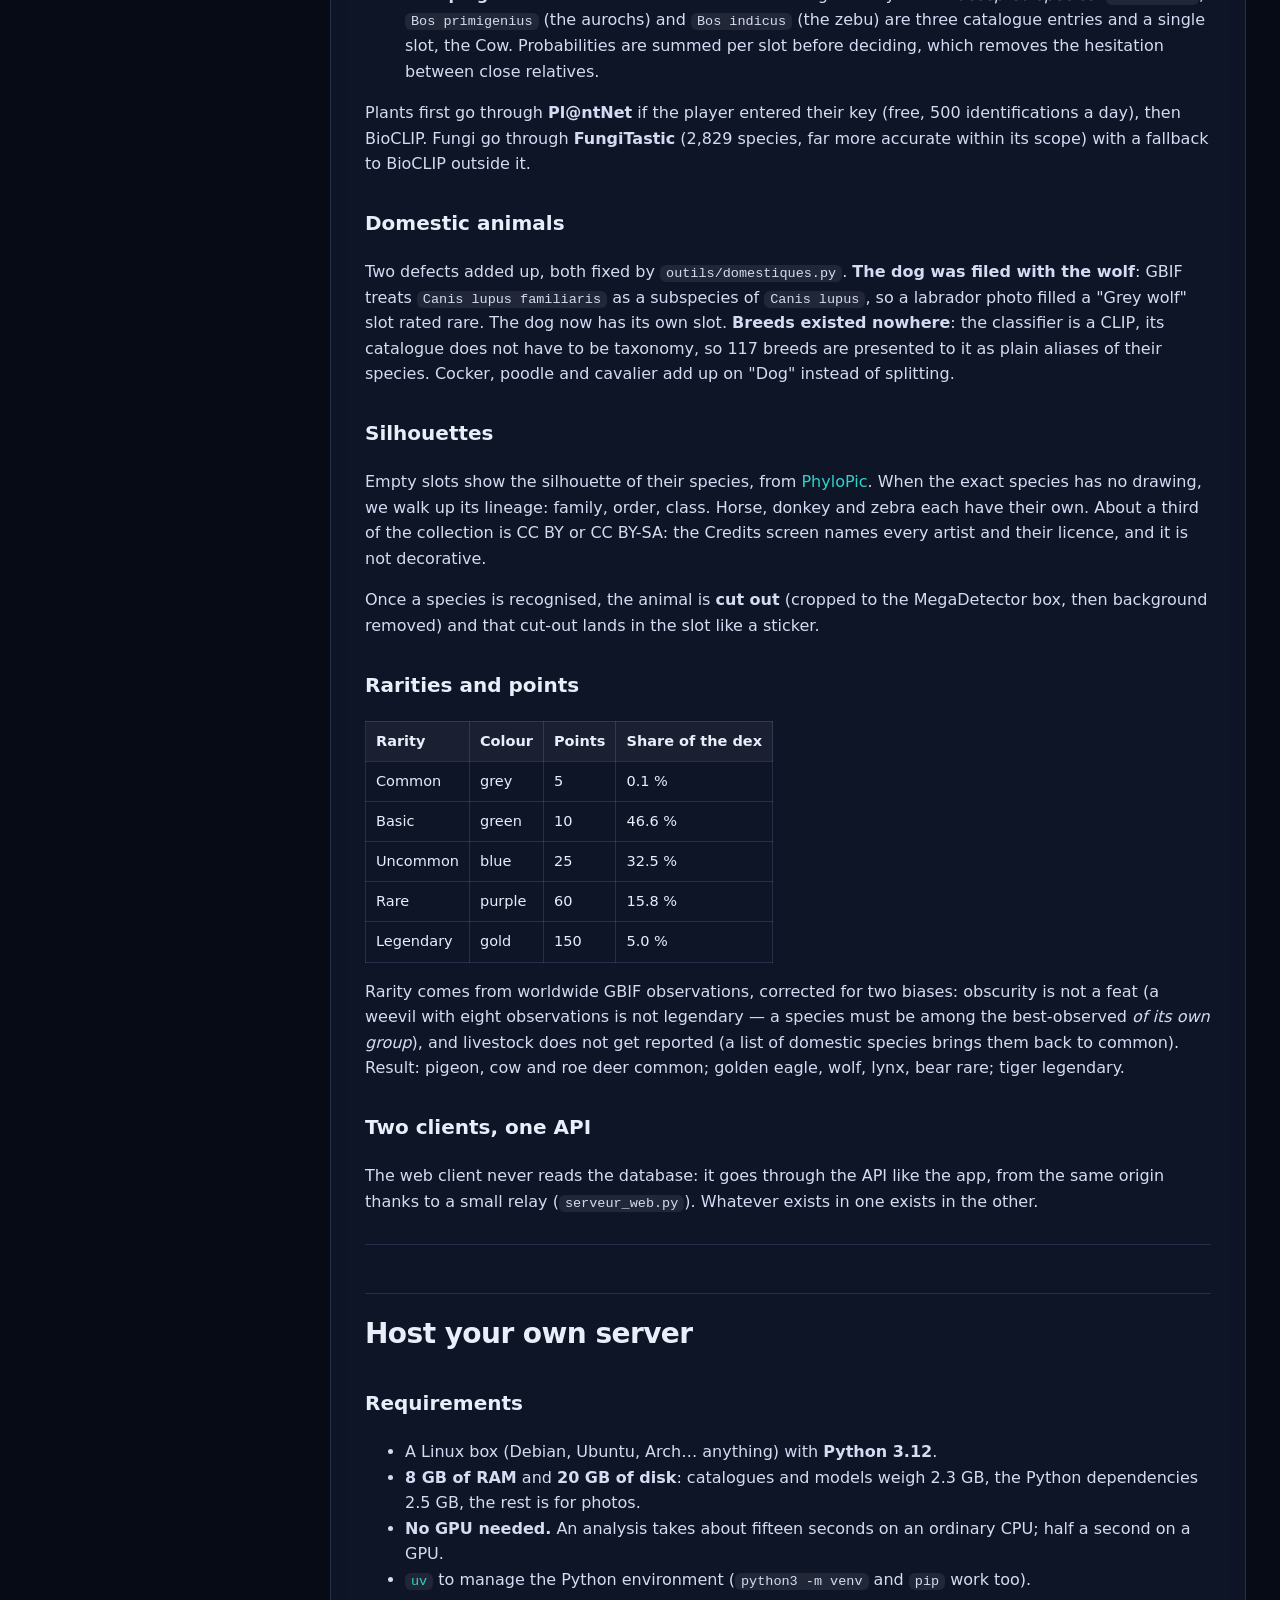
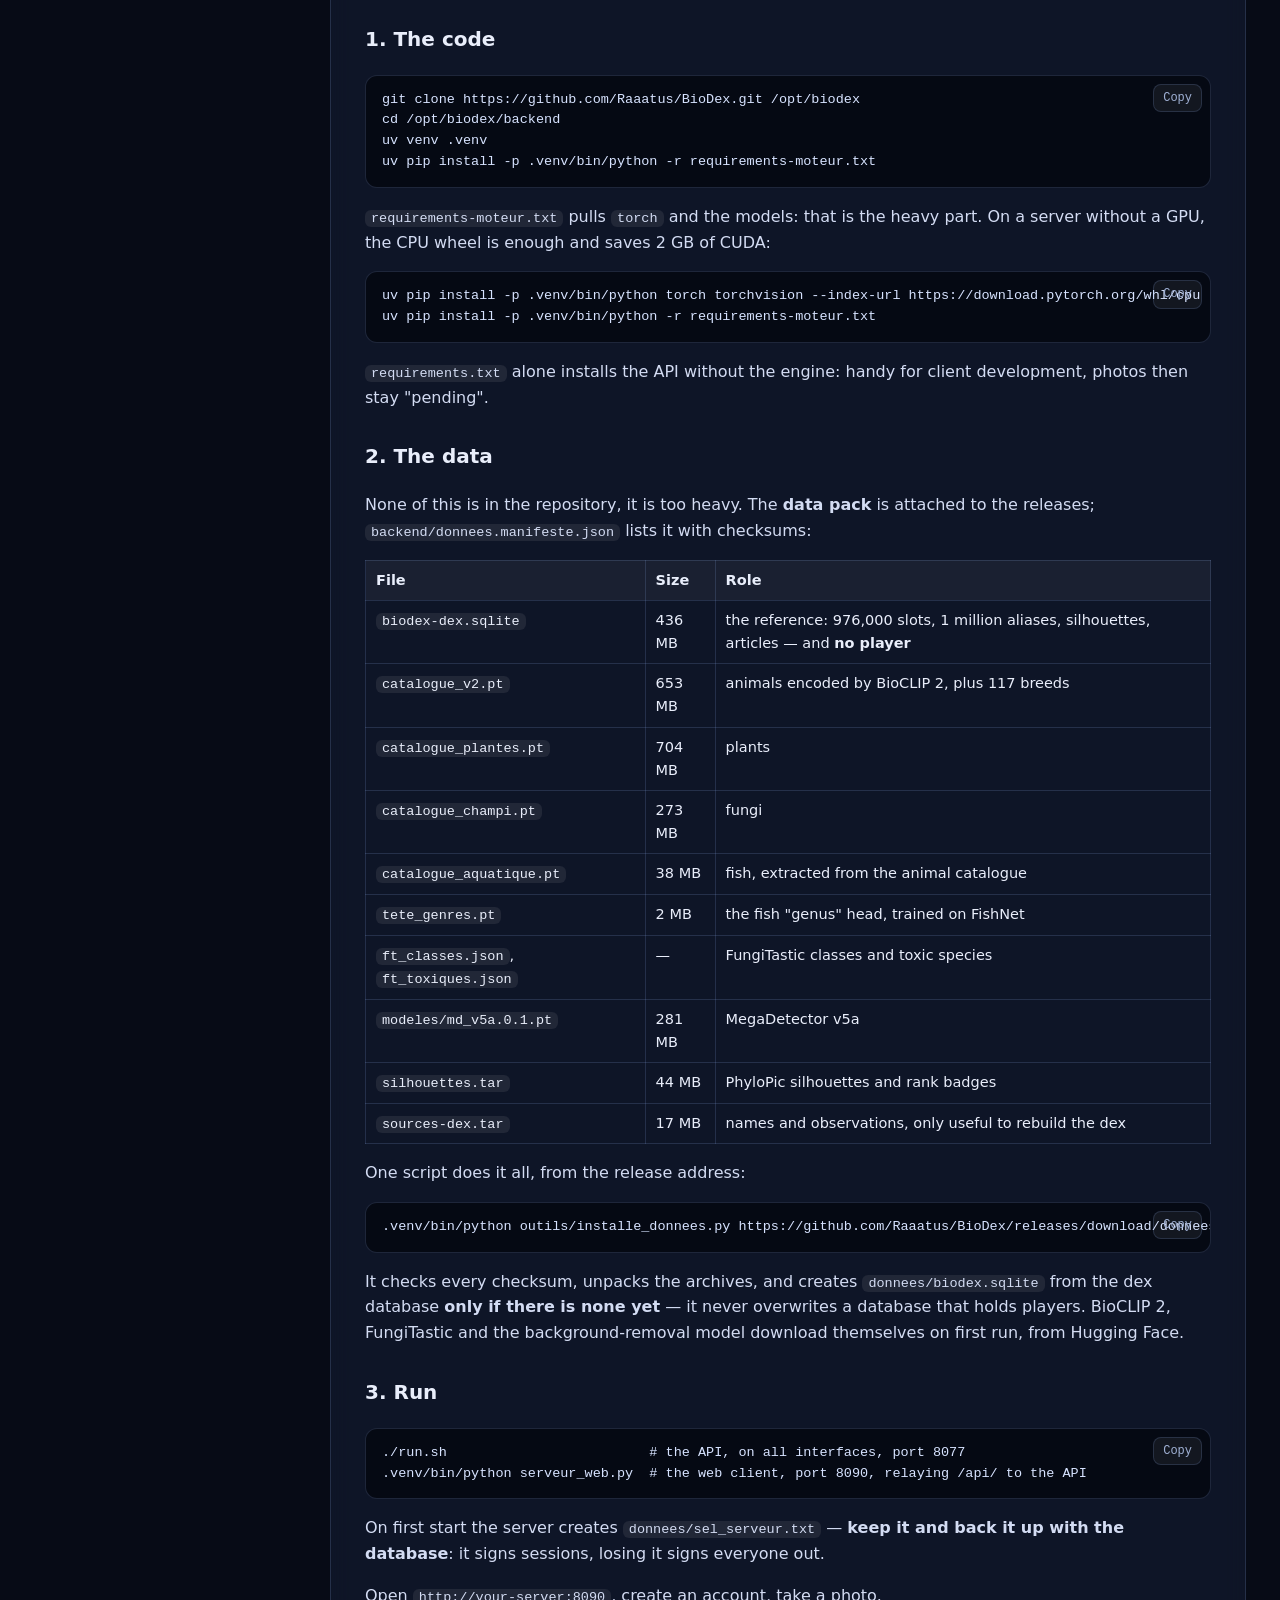
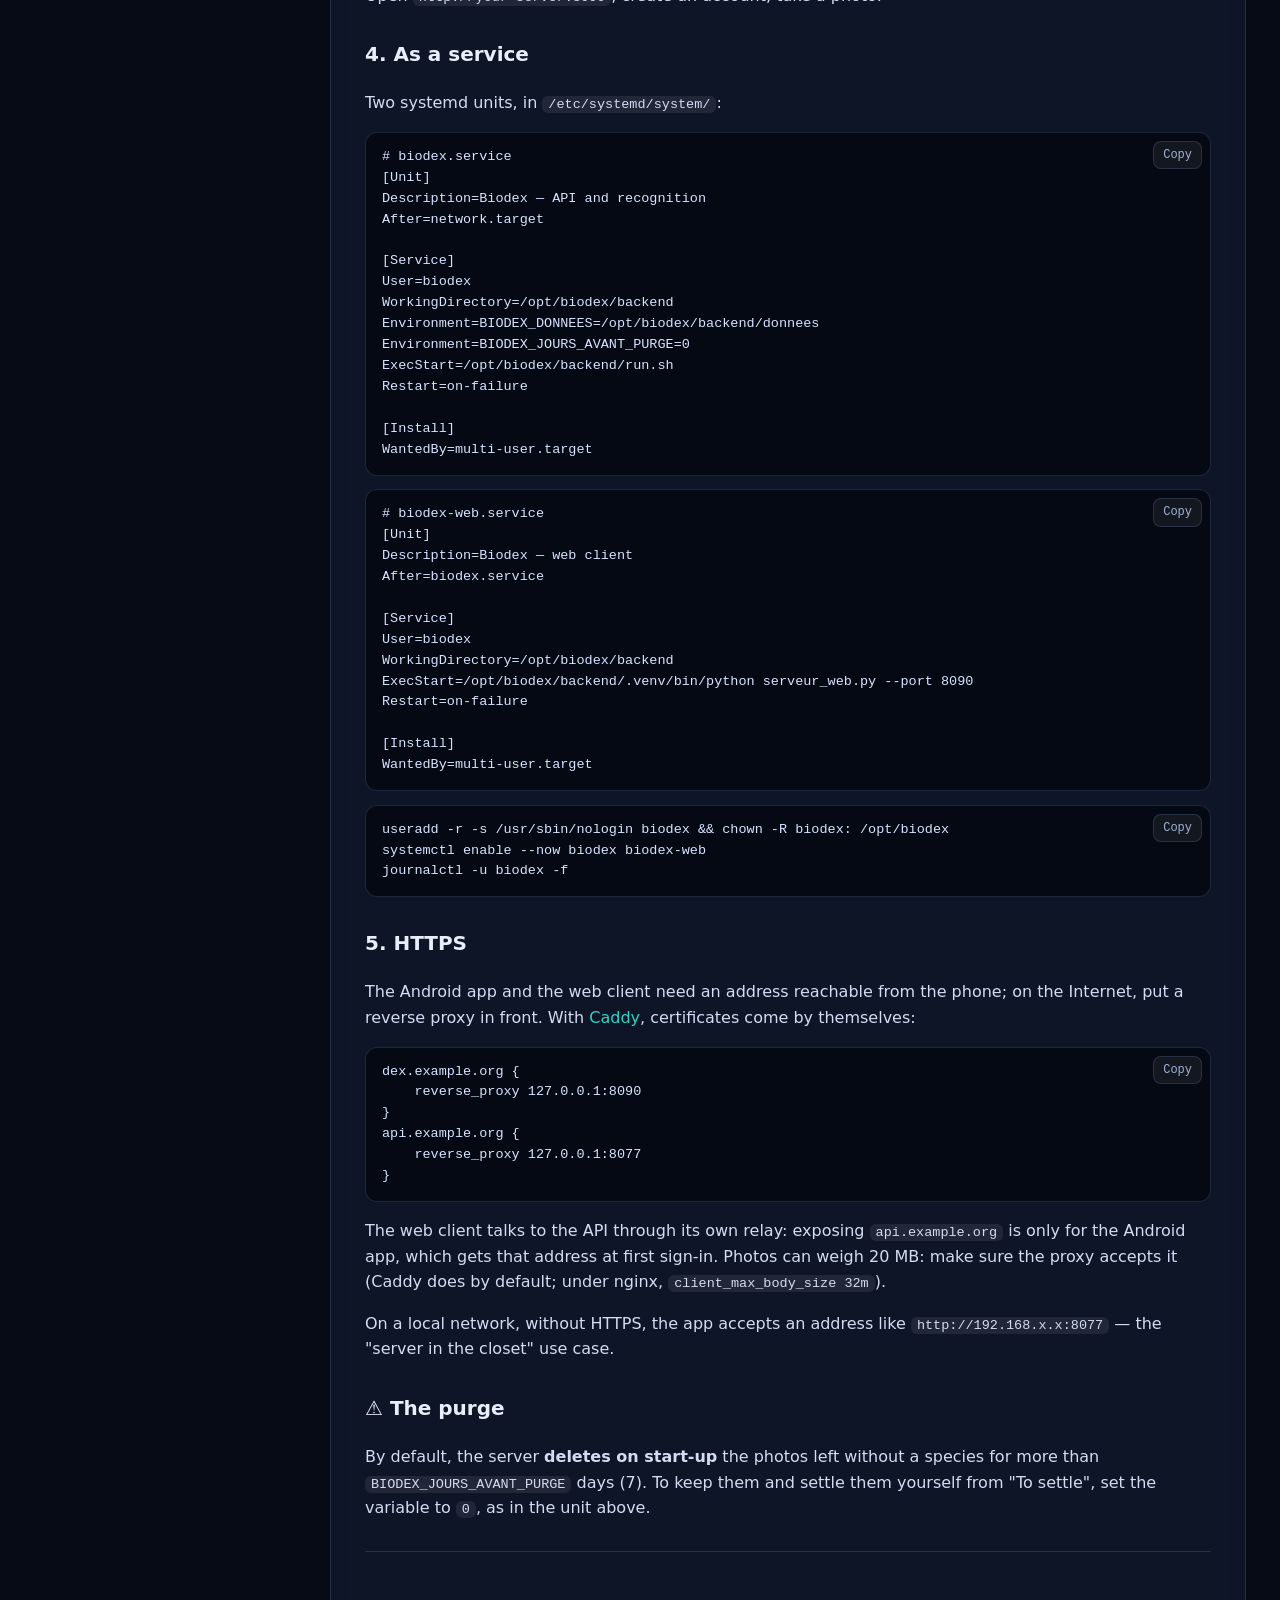
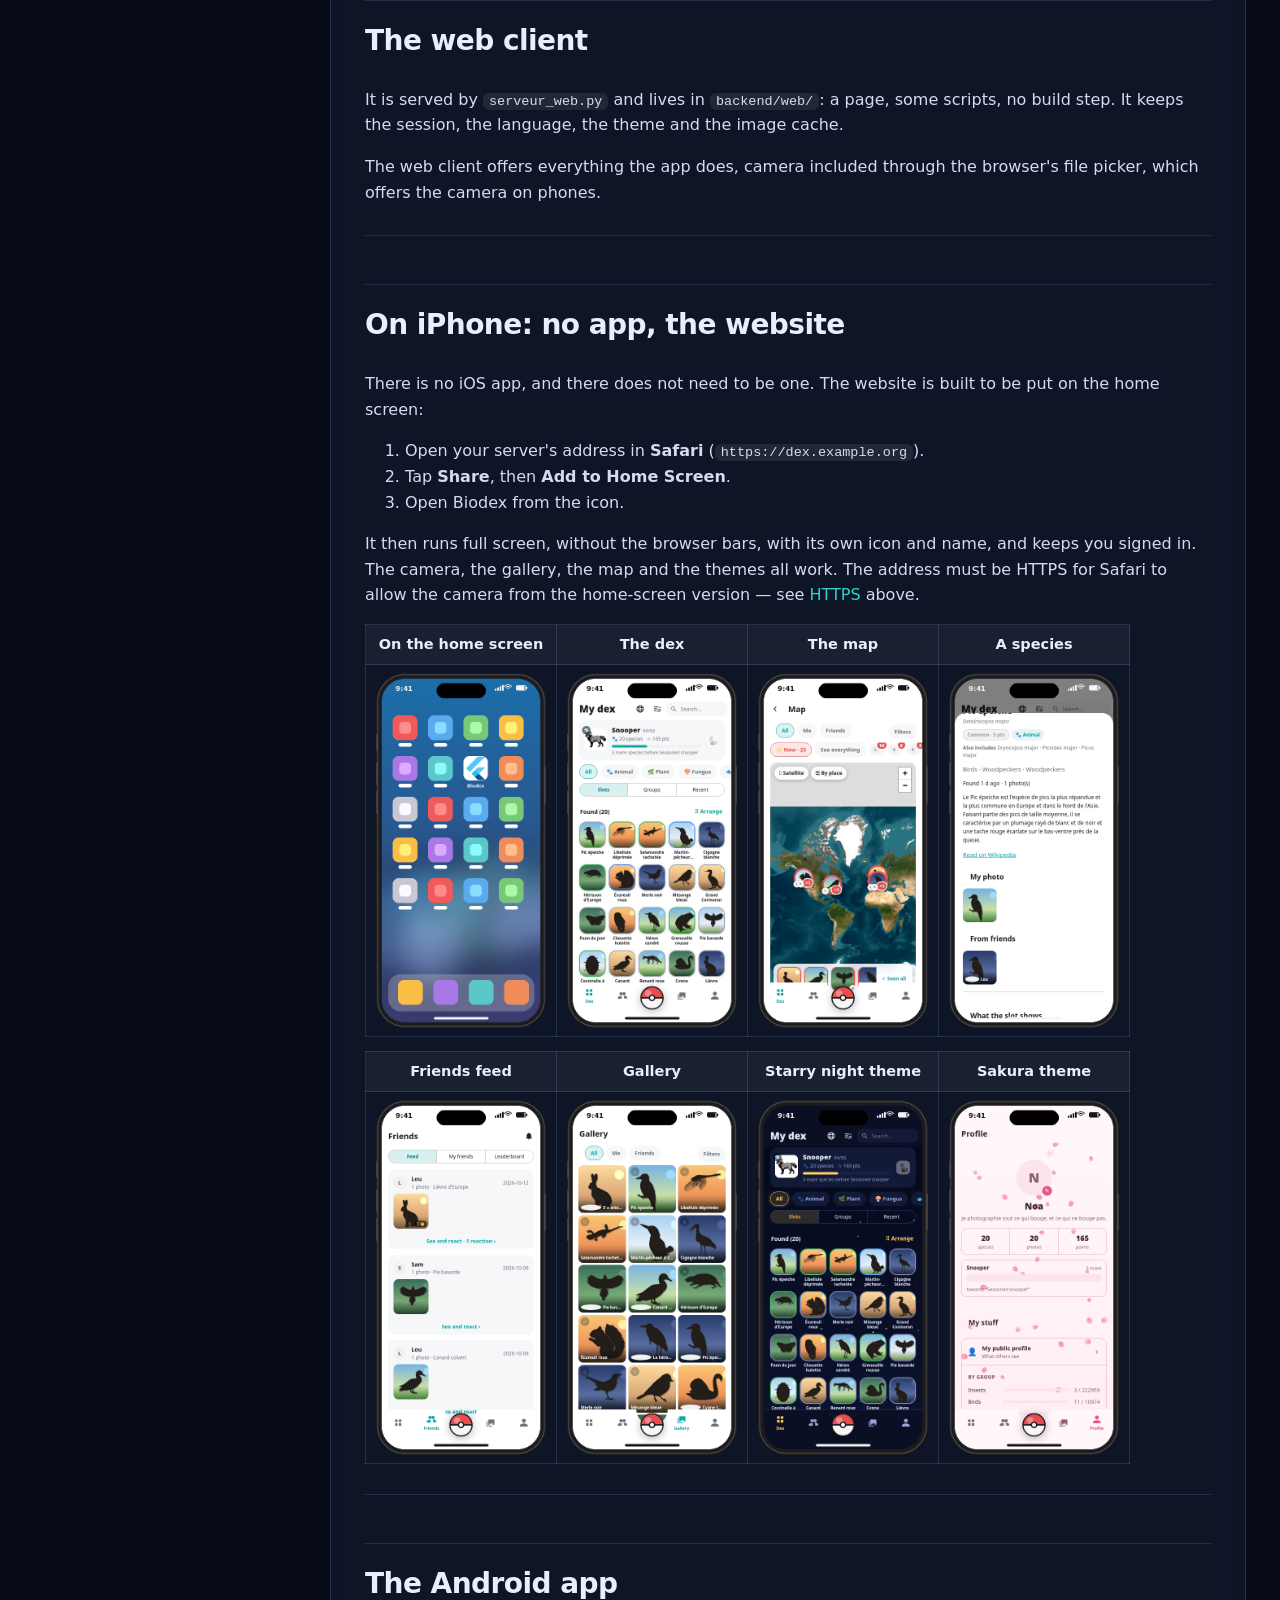
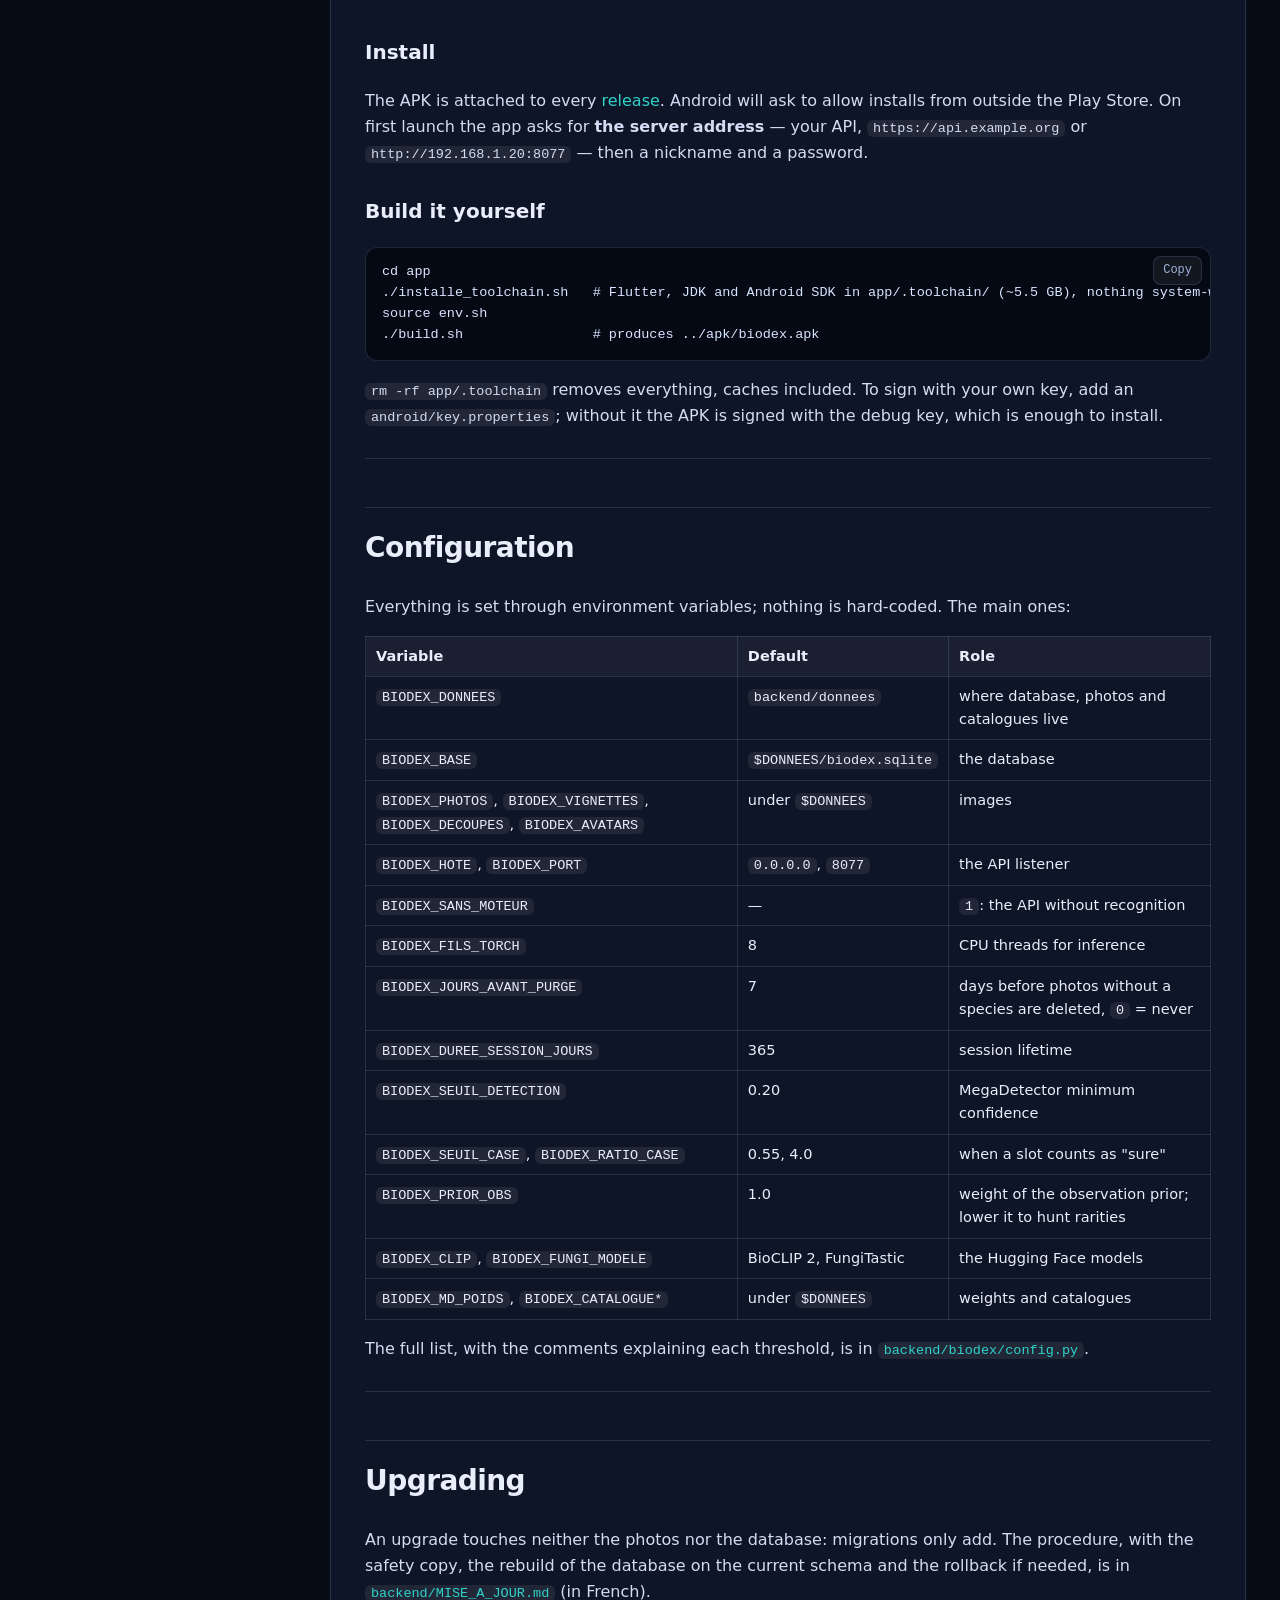
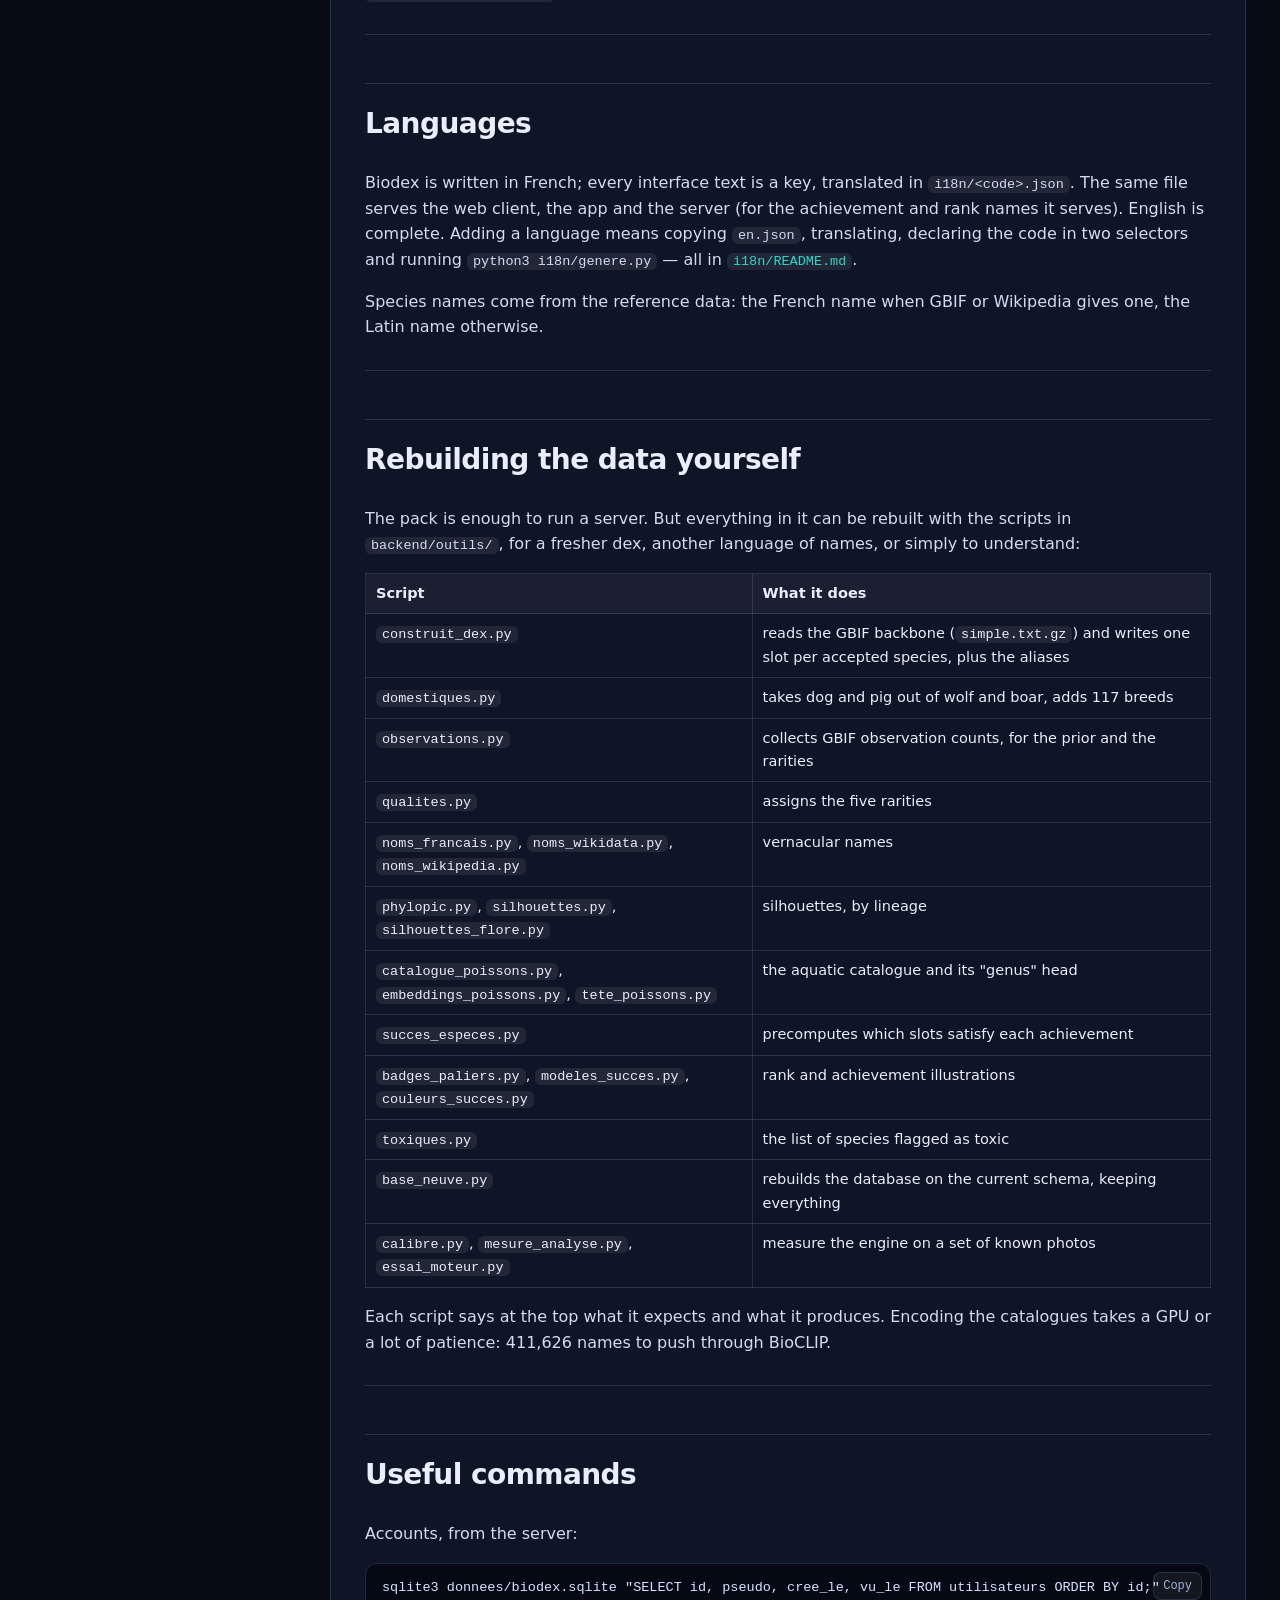
==== commit bf8cec0e: "README: special thanks to the open data, silhouettes, models and maps Biodex is built on" ====
--- a/docs/docs.html
+++ b/docs/docs.html
@@ -37,7 +37,7 @@
   <div class="doc">
     <aside>
       <input type="search" placeholder="Filter sections…" aria-label="Filter sections">
-      <a href="#contents">Contents</a><a href="#screenshots">Screenshots</a><a href="#what-biodex-does">What Biodex does</a><a class="h3" href="#photograph-and-recognise">Photograph and recognise</a><a class="h3" href="#collect">Collect</a><a class="h3" href="#with-friends">With friends</a><a class="h3" href="#dress-it-up">Dress it up</a><a class="h3" href="#stay-in-control">Stay in control</a><a href="#how-it-works">How it works</a><a class="h3" href="#domestic-animals">Domestic animals</a><a class="h3" href="#silhouettes">Silhouettes</a><a class="h3" href="#rarities-and-points">Rarities and points</a><a class="h3" href="#two-clients-one-api">Two clients, one API</a><a href="#host-your-own-server">Host your own server</a><a class="h3" href="#requirements">Requirements</a><a class="h3" href="#1-the-code">1. The code</a><a class="h3" href="#2-the-data">2. The data</a><a class="h3" href="#3-run">3. Run</a><a class="h3" href="#4-as-a-service">4. As a service</a><a class="h3" href="#5-https">5. HTTPS</a><a class="h3" href="#-the-purge">⚠️ The purge</a><a href="#the-web-client">The web client</a><a href="#on-iphone-no-app-the-website">On iPhone: no app, the website</a><a href="#the-android-app">The Android app</a><a class="h3" href="#install">Install</a><a class="h3" href="#build-it-yourself">Build it yourself</a><a href="#configuration">Configuration</a><a href="#upgrading">Upgrading</a><a href="#languages">Languages</a><a href="#rebuilding-the-data-yourself">Rebuilding the data yourself</a><a href="#useful-commands">Useful commands</a><a href="#privacy-and-security">Privacy and security</a><a href="#repository-layout">Repository layout</a><a href="#contributing">Contributing</a><a href="#credits-and-licence">Credits and licence</a><a href="#résumé-en-français">Résumé en français</a>
+      <a href="#contents">Contents</a><a href="#screenshots">Screenshots</a><a href="#what-biodex-does">What Biodex does</a><a class="h3" href="#photograph-and-recognise">Photograph and recognise</a><a class="h3" href="#collect">Collect</a><a class="h3" href="#with-friends">With friends</a><a class="h3" href="#dress-it-up">Dress it up</a><a class="h3" href="#stay-in-control">Stay in control</a><a href="#how-it-works">How it works</a><a class="h3" href="#domestic-animals">Domestic animals</a><a class="h3" href="#silhouettes">Silhouettes</a><a class="h3" href="#rarities-and-points">Rarities and points</a><a class="h3" href="#two-clients-one-api">Two clients, one API</a><a href="#host-your-own-server">Host your own server</a><a class="h3" href="#requirements">Requirements</a><a class="h3" href="#1-the-code">1. The code</a><a class="h3" href="#2-the-data">2. The data</a><a class="h3" href="#3-run">3. Run</a><a class="h3" href="#4-as-a-service">4. As a service</a><a class="h3" href="#5-https">5. HTTPS</a><a class="h3" href="#-the-purge">⚠️ The purge</a><a href="#the-web-client">The web client</a><a href="#on-iphone-no-app-the-website">On iPhone: no app, the website</a><a href="#the-android-app">The Android app</a><a class="h3" href="#install">Install</a><a class="h3" href="#build-it-yourself">Build it yourself</a><a href="#configuration">Configuration</a><a href="#upgrading">Upgrading</a><a href="#languages">Languages</a><a href="#rebuilding-the-data-yourself">Rebuilding the data yourself</a><a href="#useful-commands">Useful commands</a><a href="#privacy-and-security">Privacy and security</a><a href="#repository-layout">Repository layout</a><a href="#contributing">Contributing</a><a href="#special-thanks">Special thanks</a><a href="#credits-and-licence">Credits and licence</a><a href="#résumé-en-français">Résumé en français</a>
       <a href="https://github.com/Raaatus/BioDex/edit/main/README.md" style="margin-top:14px;color:var(--accent)">✎ Edit this page on GitHub</a>
     </aside>
     <article class="prose">
@@ -110,6 +110,7 @@
 <li><a href="#privacy-and-security">Privacy and security</a></li>
 <li><a href="#repository-layout">Repository layout</a></li>
 <li><a href="#contributing">Contributing</a></li>
+<li><a href="#special-thanks">Special thanks</a></li>
 <li><a href="#credits-and-licence">Credits and licence</a></li>
 <li><a href="#résumé-en-français">Résumé en français</a></li>
 </ul>
@@ -714,21 +715,43 @@
 <h2 id="contributing">Contributing</h2>
 <p>Issues and pull requests are welcome; <a href="https://github.com/Raaatus/BioDex/blob/main/CONTRIBUTING.md"><code>CONTRIBUTING.md</code></a> says how. Tests run in CI, and a <code>v*</code> tag builds the APK and the server archive as a release.</p>
 <hr />
+<h2 id="special-thanks">Special thanks</h2>
+<p>Biodex is a thin layer on top of work that other people chose to give away. None of it would exist without them — a species sheet is GBIF's taxonomy, Wikidata's names, Wikipedia's article, a PhyloPic artist's silhouette and a model somebody trained and published. Thank you.</p>
+<p><strong>The species data</strong></p>
+<ul>
+<li><a href="https://www.gbif.org/">GBIF</a> — the backbone taxonomy (every slot, every synonym) and the observation records that give the rarities and the prior. <a href="https://www.gbif.org/occurrence/search">gbif.org/occurrence</a></li>
+<li><a href="https://www.wikidata.org/">Wikidata</a> — the vernacular names in every language. <a href="https://query.wikidata.org/">query.wikidata.org</a></li>
+<li><a href="https://fr.wikipedia.org/">Wikipedia</a> and <a href="https://commons.wikimedia.org/">Wikimedia Commons</a> — the article and its illustration on each sheet, by their volunteers.</li>
+<li><a href="https://www.fishbase.se/">FishBase</a> — the fish references behind the aquatic catalogue.</li>
+</ul>
+<p><strong>The silhouettes</strong></p>
+<ul>
+<li><a href="https://www.phylopic.org/">PhyloPic</a> — every silhouette in the dex is an SVG drawn by one of its contributors and released under CC0, CC BY or CC BY-SA. The Credits screen of the app and the website lists each artist by name, with the licence of each image. <a href="https://www.phylopic.org/contributors">phylopic.org/contributors</a></li>
+</ul>
+<p><strong>The models</strong></p>
+<ul>
+<li><a href="https://github.com/microsoft/CameraTraps">MegaDetector</a> — Microsoft AI for Earth and the camera-trap community; finds the animal in the photo.</li>
+<li><a href="https://imageomics.github.io/bioclip-2/">BioCLIP 2</a> — the Imageomics Institute, trained on <a href="https://huggingface.co/datasets/imageomics/TreeOfLife-200M">TreeOfLife-200M</a>; names the species.</li>
+<li><a href="https://plantnet.org/">Pl@ntNet</a> — the plants, through their public API. <a href="https://my.plantnet.org/">my.plantnet.org</a></li>
+<li><a href="https://huggingface.co/BVRA">FungiTastic</a> — the BVRA group, the fungi.</li>
+<li><a href="https://fishnet-2023.github.io/">FishNet</a> — the fish catalogue and its images.</li>
+</ul>
+<p><strong>The map</strong></p>
+<ul>
+<li><a href="https://www.openstreetmap.org/">OpenStreetMap</a> and its contributors — the tiles and, through <a href="https://nominatim.org/">Nominatim</a>, the names of places.</li>
+<li><a href="https://opentopomap.org/">OpenTopoMap</a> — the relief layer.</li>
+<li><a href="https://www.esri.com/">Esri</a> — the satellite imagery.</li>
+<li><a href="https://leafletjs.com/">Leaflet</a> — the map itself.</li>
+</ul>
+<p><strong>And</strong></p>
+<ul>
+<li><a href="https://www.meshy.ai/">Meshy</a> — the 3D frogs of the achievements.</li>
+<li>Python, FastAPI, SQLite, PyTorch, Flutter, and the people who maintain them.</li>
+</ul>
+<p>If you reuse Biodex, keep these credits with it: the licences of PhyloPic, OpenStreetMap and Wikipedia ask for attribution, and the rest deserve it.</p>
+<hr />
 <h2 id="credits-and-licence">Credits and licence</h2>
-<p>Biodex is released under the <a href="https://github.com/Raaatus/BioDex/blob/main/LICENSE">MIT licence</a>.</p>
-<p>It would not exist without:</p>
-<ul>
-<li><a href="https://www.gbif.org/">GBIF</a> — the taxonomic backbone and the observations;</li>
-<li><a href="https://www.phylopic.org/">PhyloPic</a> and its contributors — the silhouettes, under CC0, CC BY and CC BY-SA (the Credits screen names them one by one);</li>
-<li><a href="https://fr.wikipedia.org/">Wikipedia</a> and <a href="https://commons.wikimedia.org/">Wikimedia Commons</a> — articles and their illustrations;</li>
-<li><a href="https://github.com/microsoft/CameraTraps">MegaDetector</a> — detection;</li>
-<li><a href="https://imageomics.github.io/bioclip-2/">BioCLIP 2</a> — recognition;</li>
-<li><a href="https://plantnet.org/">Pl@ntNet</a> — plants;</li>
-<li><a href="https://huggingface.co/BVRA">FungiTastic</a> — fungi;</li>
-<li><a href="https://fishnet-2023.github.io/">FishNet</a> — fish;</li>
-<li><a href="https://nominatim.org/">Nominatim</a>, OpenStreetMap, Esri, OpenTopoMap — the map;</li>
-<li><a href="https://www.meshy.ai/">Meshy</a> — the 3D frogs of the achievements.</li>
-</ul>
+<p>Biodex is released under the <a href="https://github.com/Raaatus/BioDex/blob/main/LICENSE">MIT licence</a>. The data and models it relies on keep their own licences, listed above in <a href="#special-thanks">Special thanks</a>.</p>
 <hr />
 <h2 id="résumé-en-français">Résumé en français</h2>
 <p><strong>Biodex est un Pokédex du vivant, libre et auto-hébergé.</strong> On photographie un animal, une plante ou un champignon ; ton propre serveur le reconnaît parmi près d'un million d'espèces et remplit la case correspondante dans ta collection. Tes amis font pareil sur le même serveur, et vous comparez : fil d'activité, réactions, classement, carte des trouvailles avec les nouveautés d'abord, cinquante rangs, 82 succès avec leur grenouille en 3D, une vitrine, dix-sept thèmes à décor animé.</p>
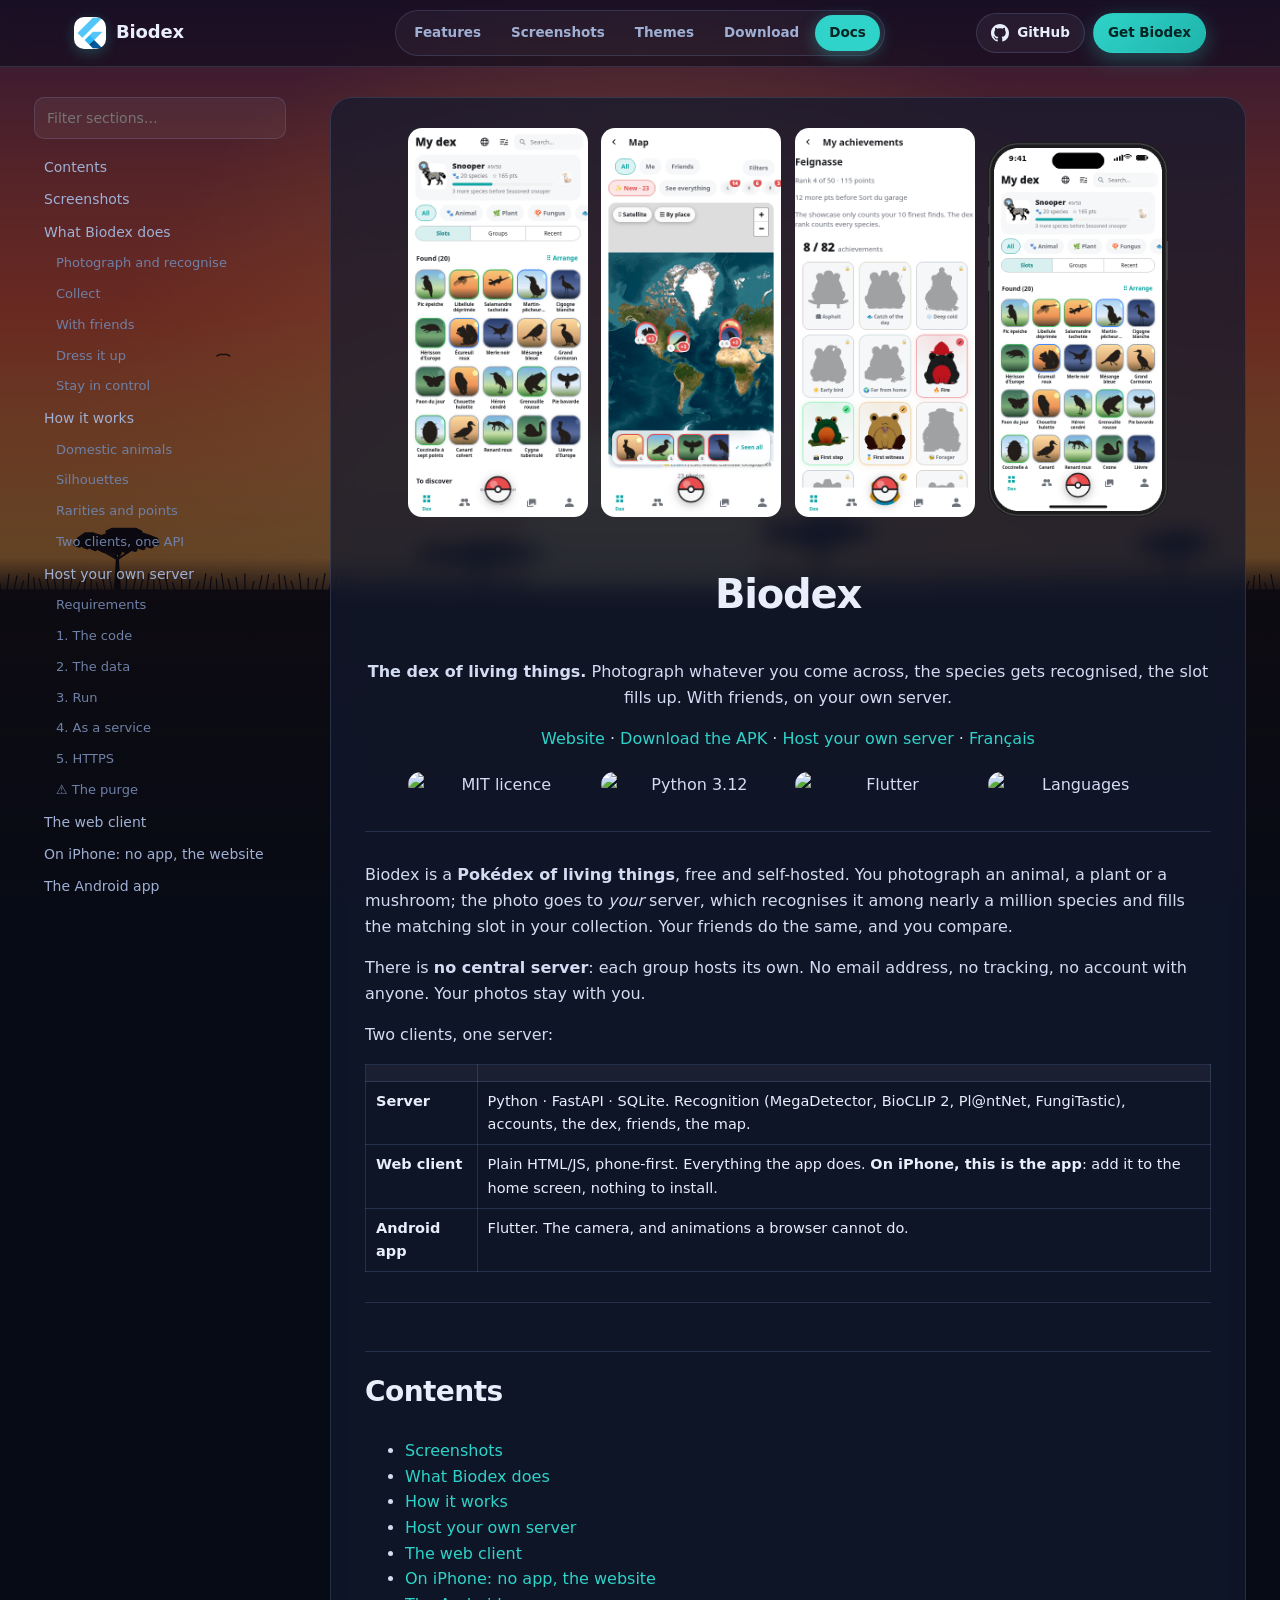
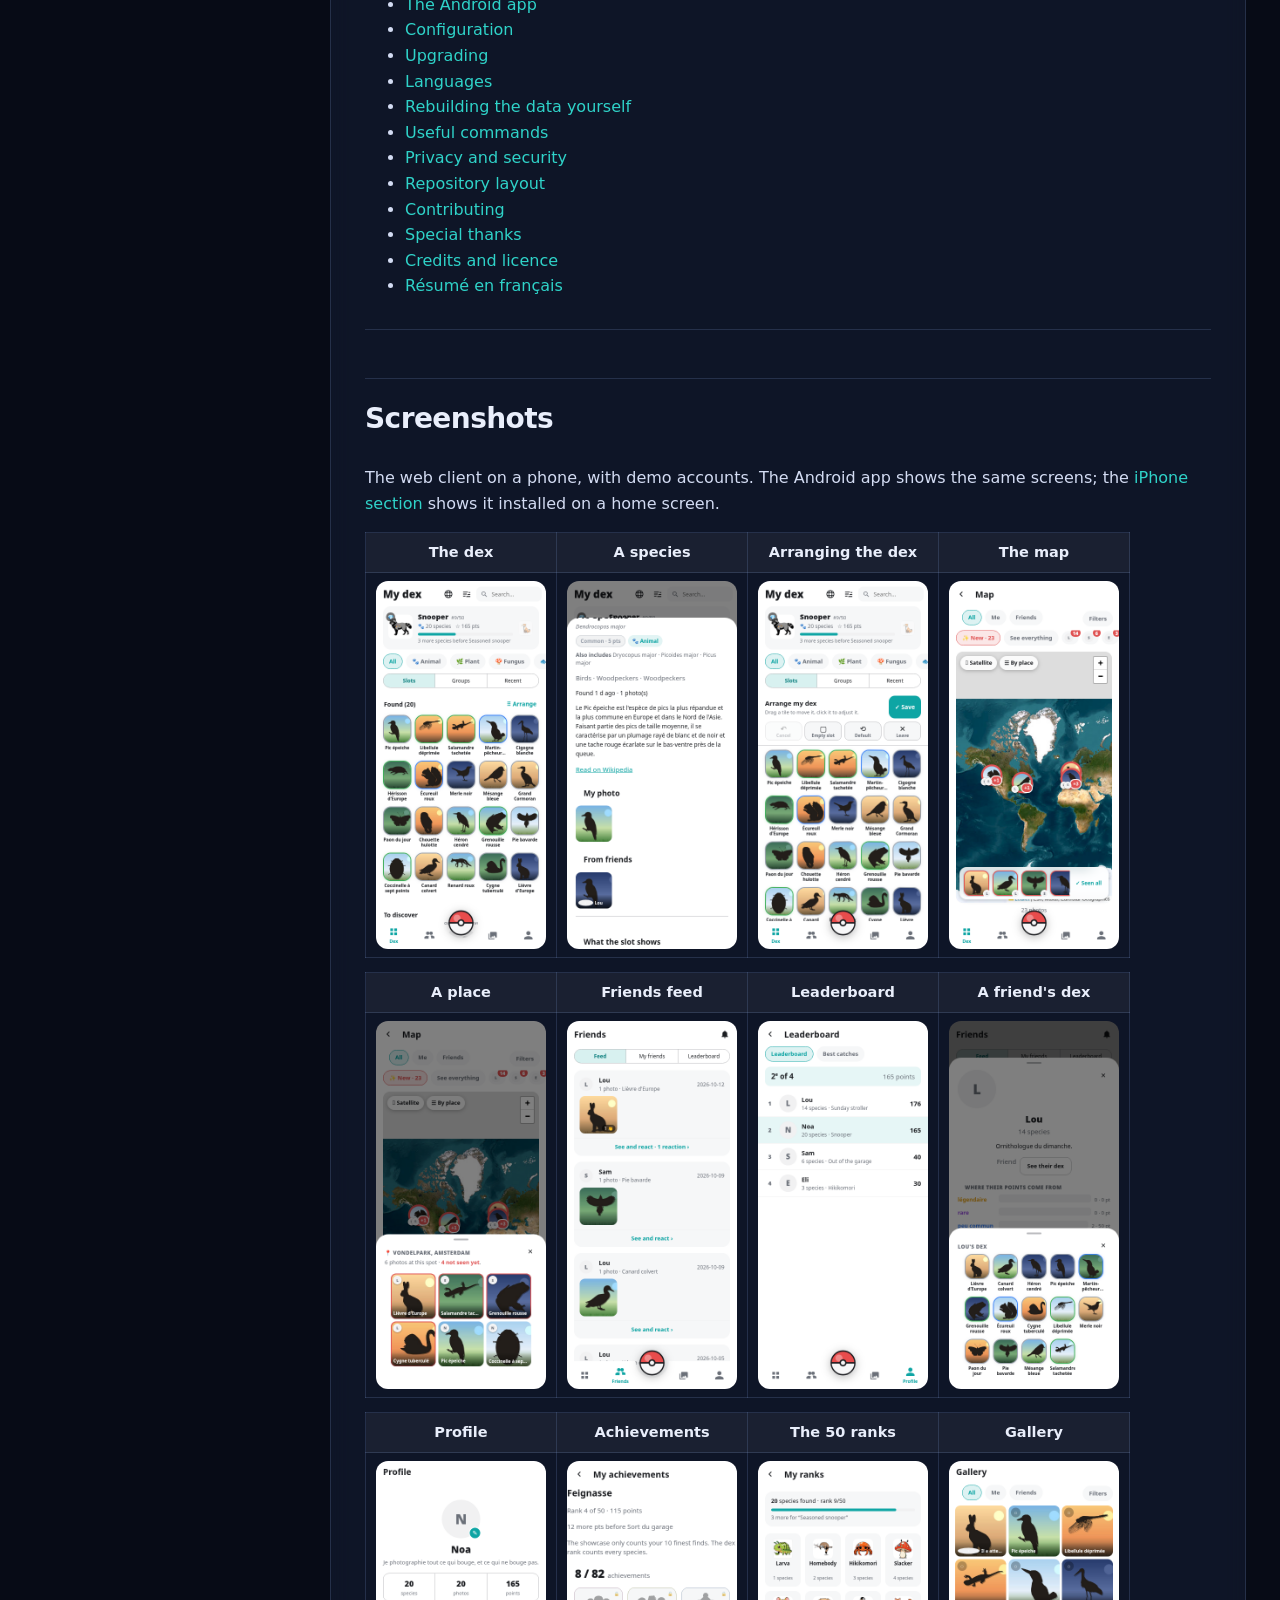
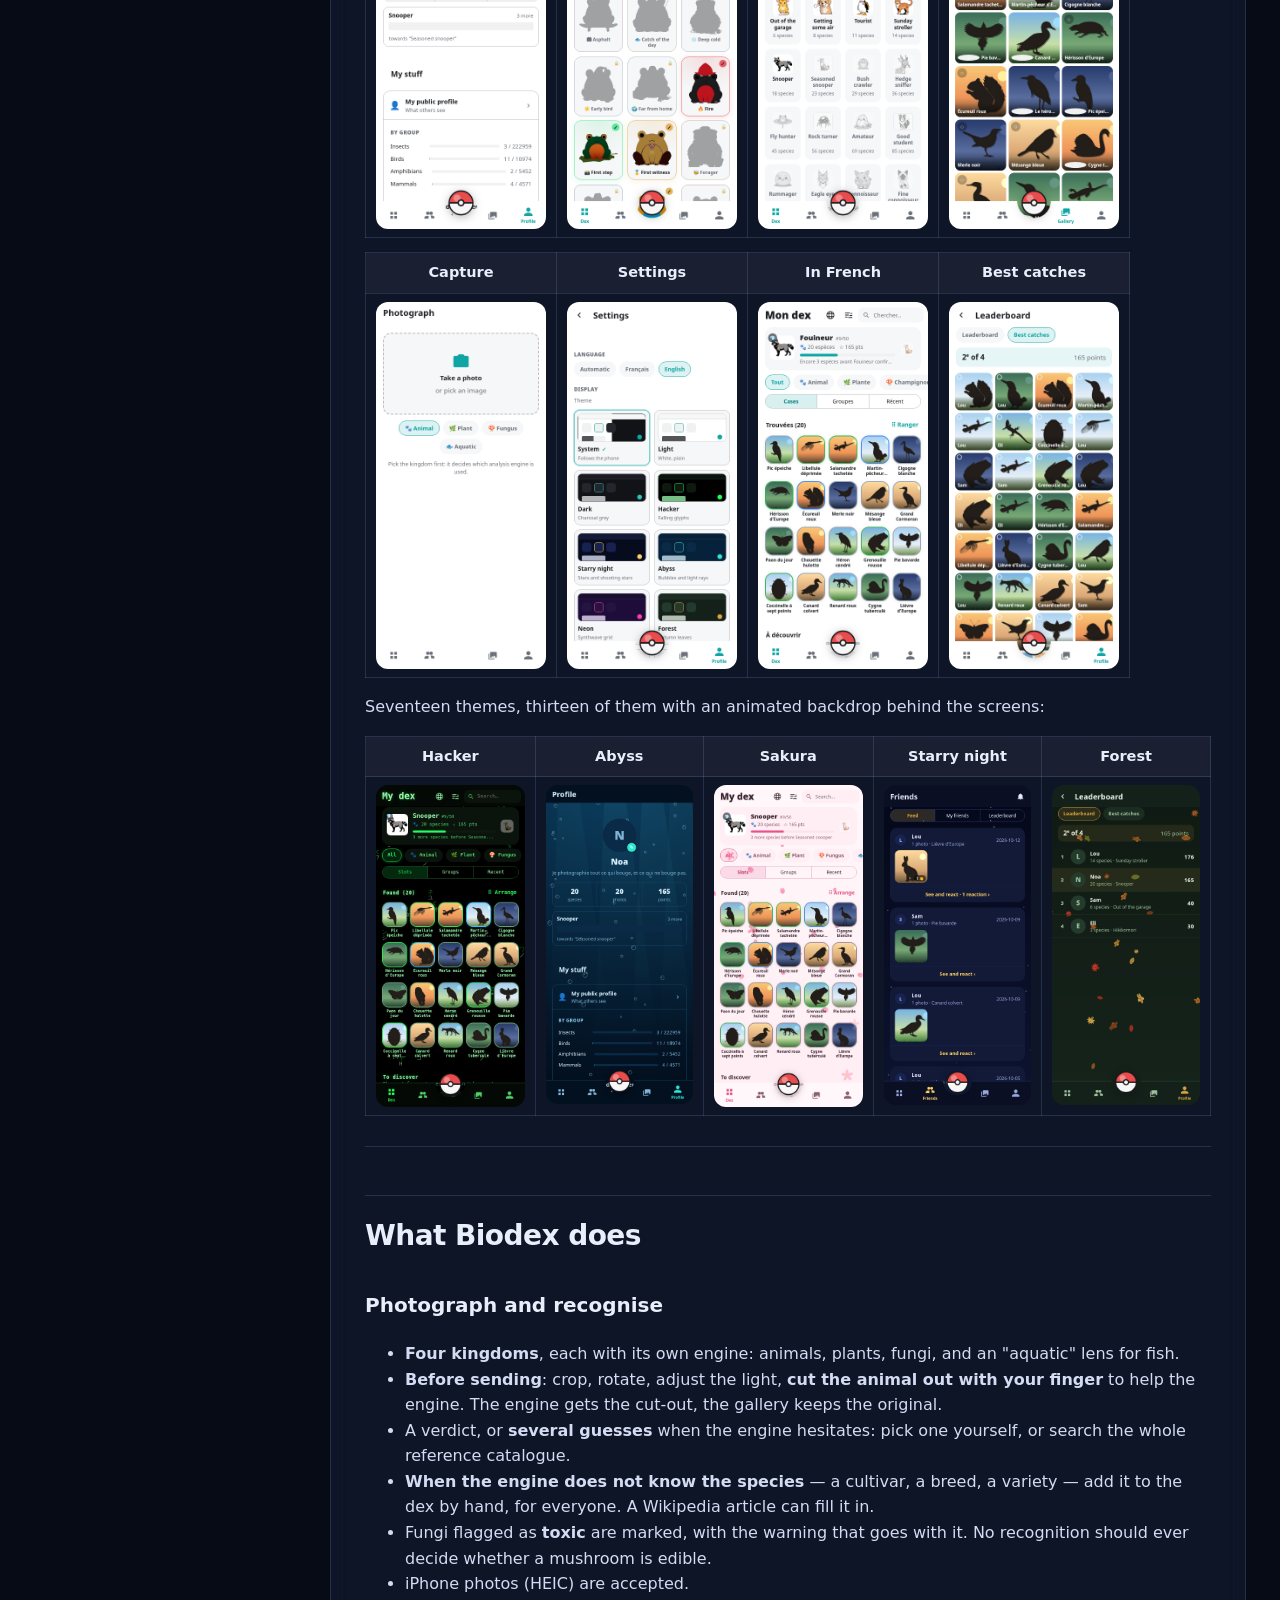
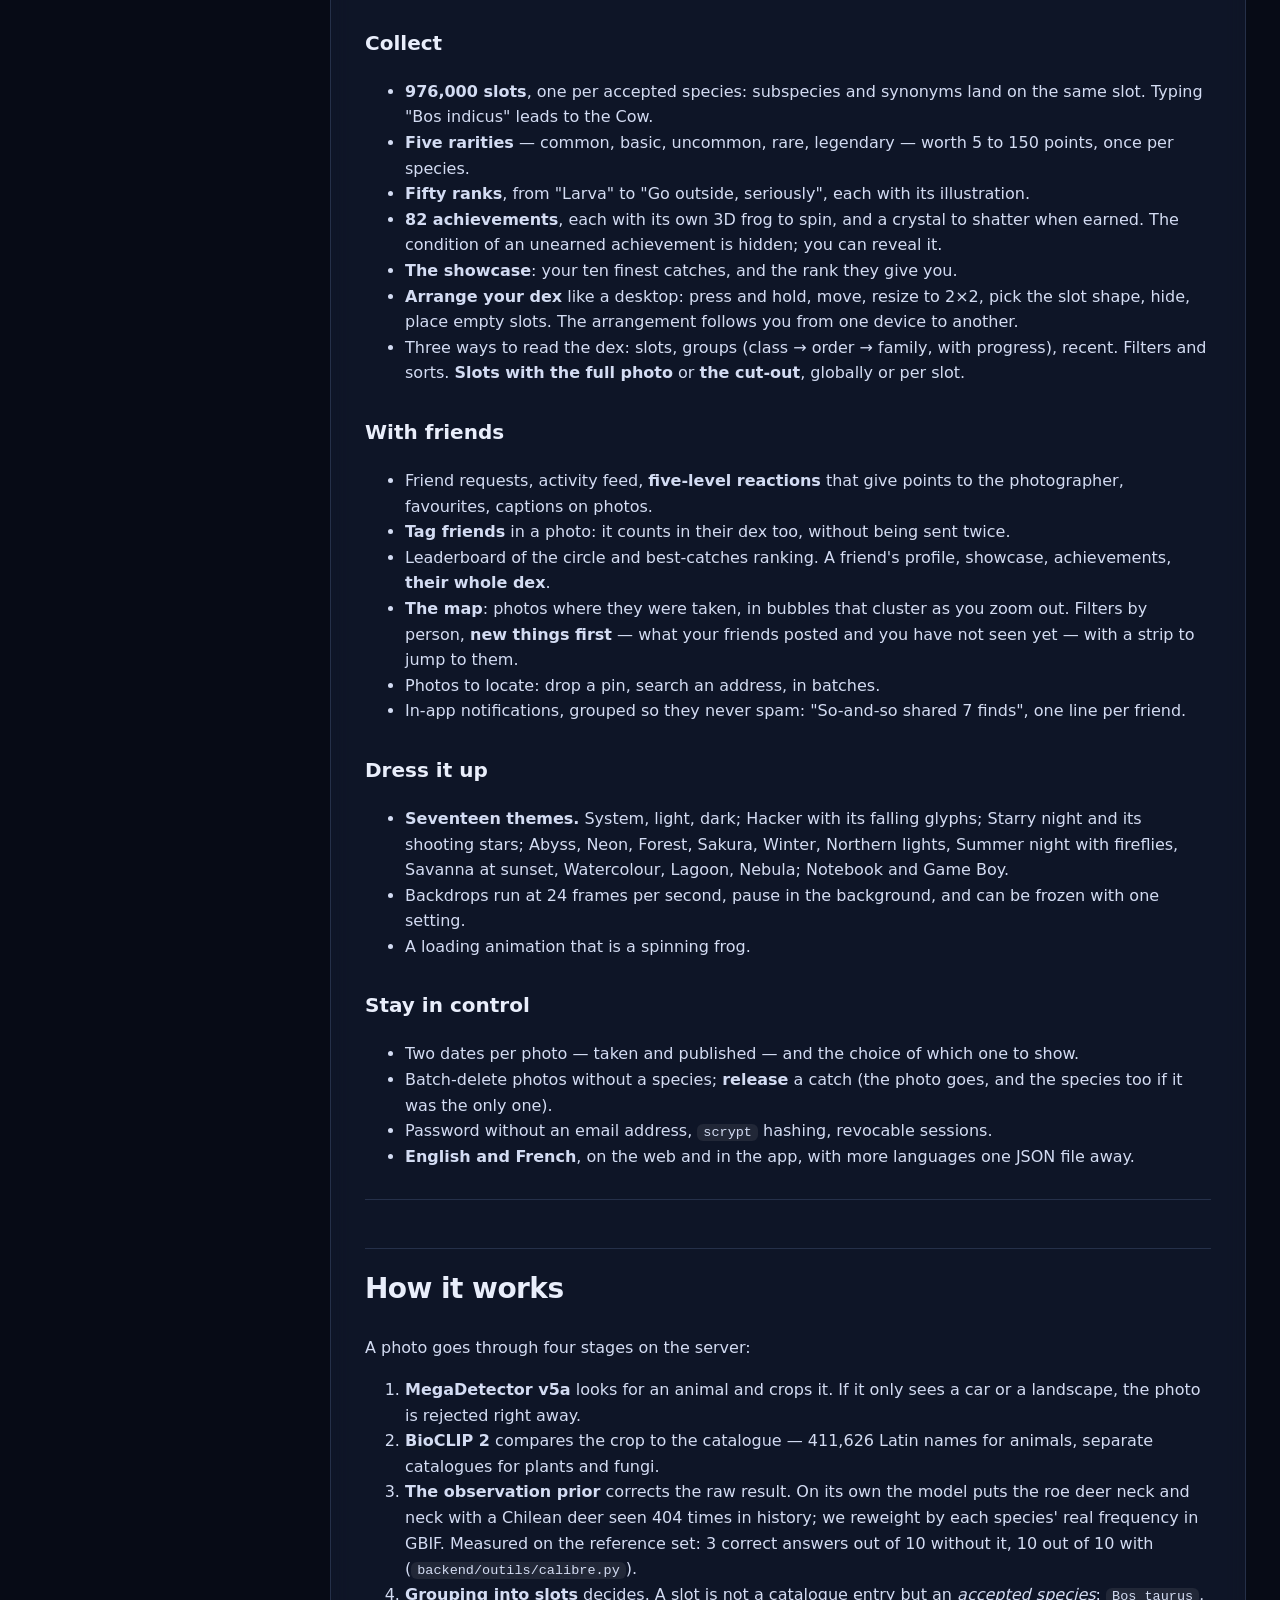
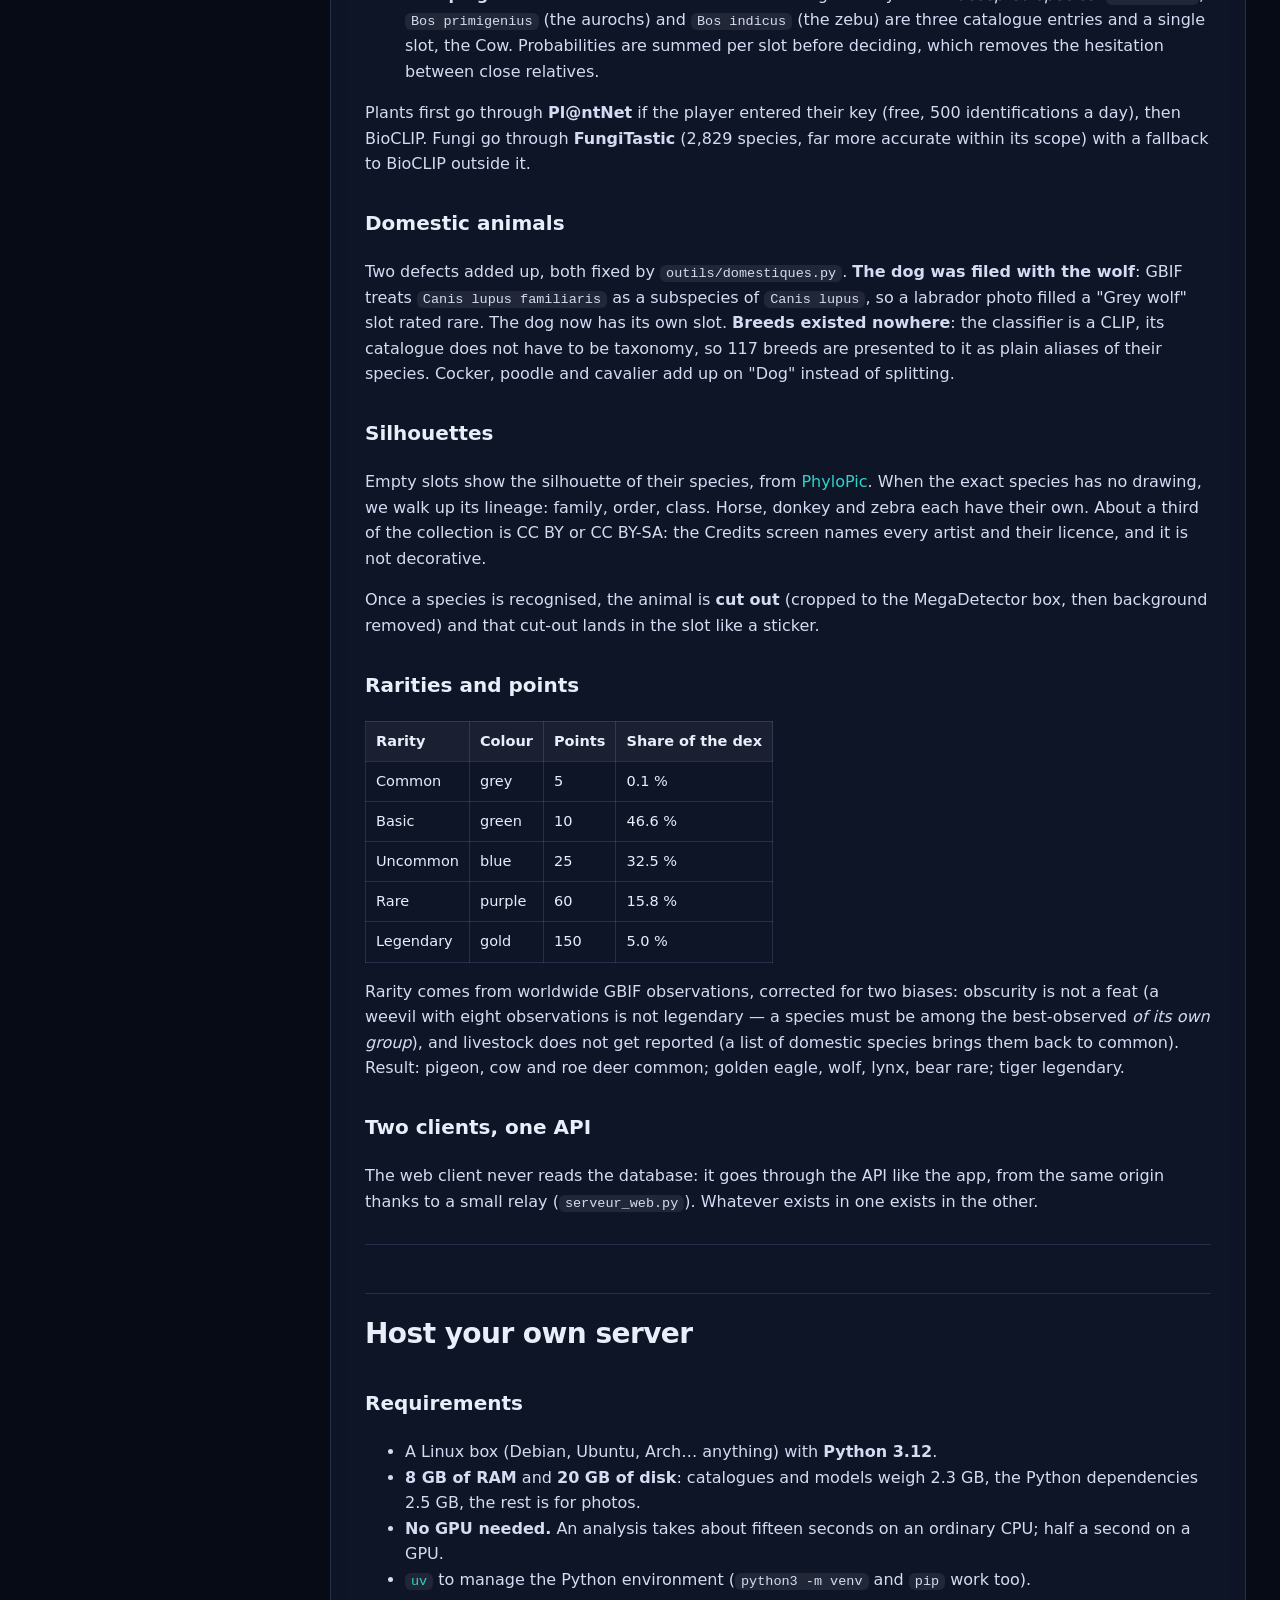
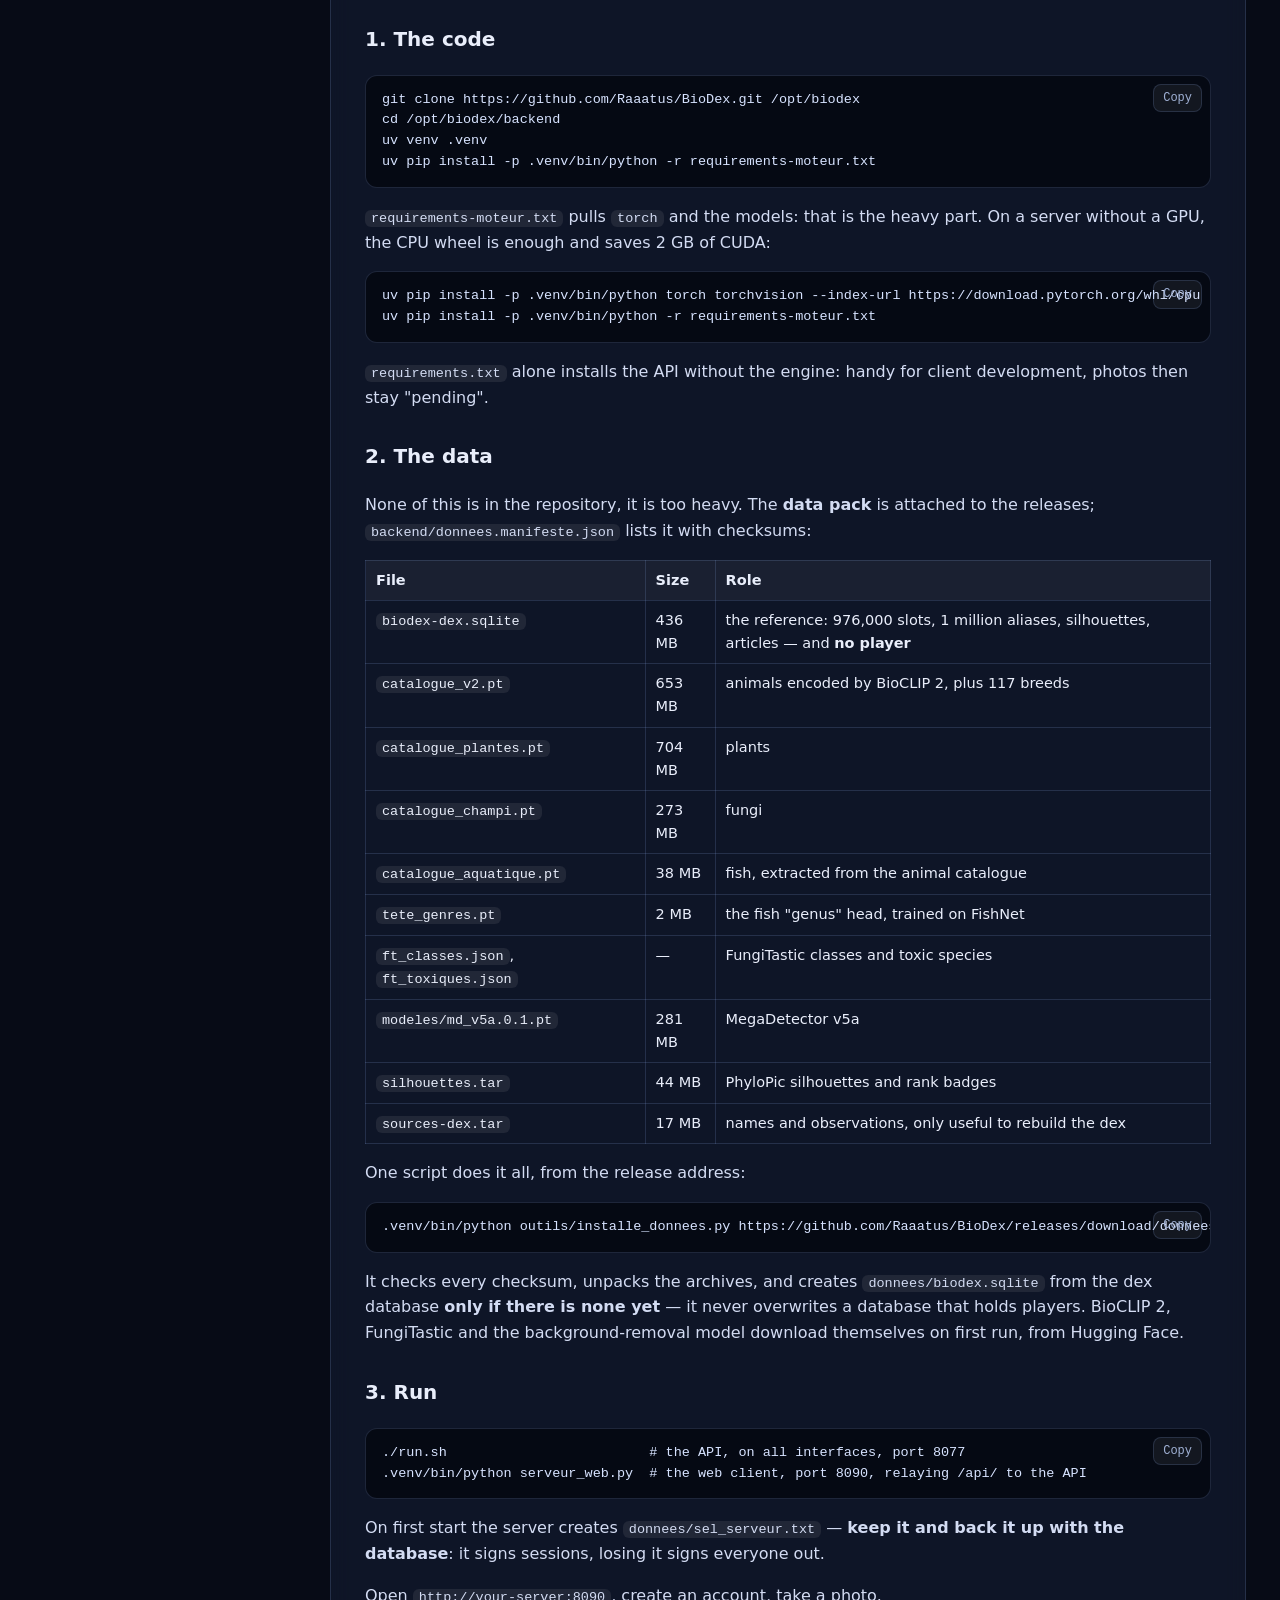
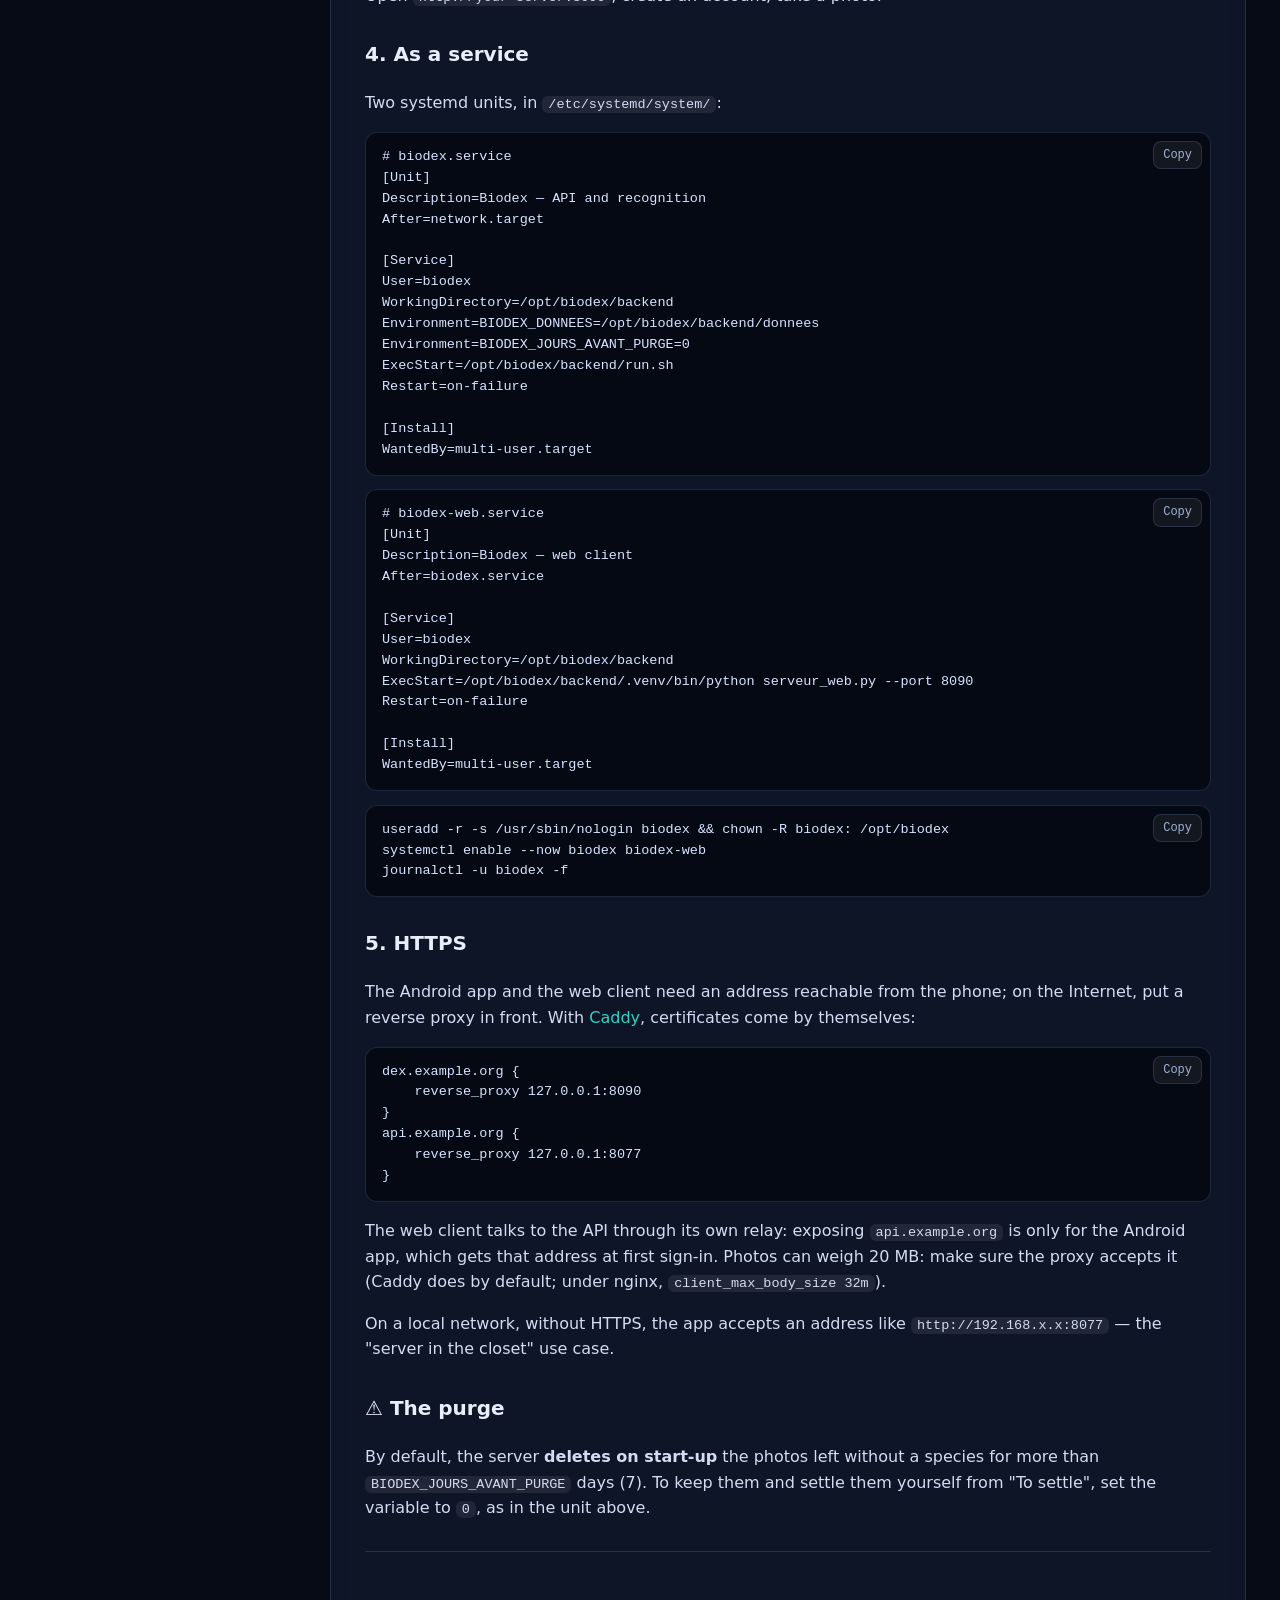
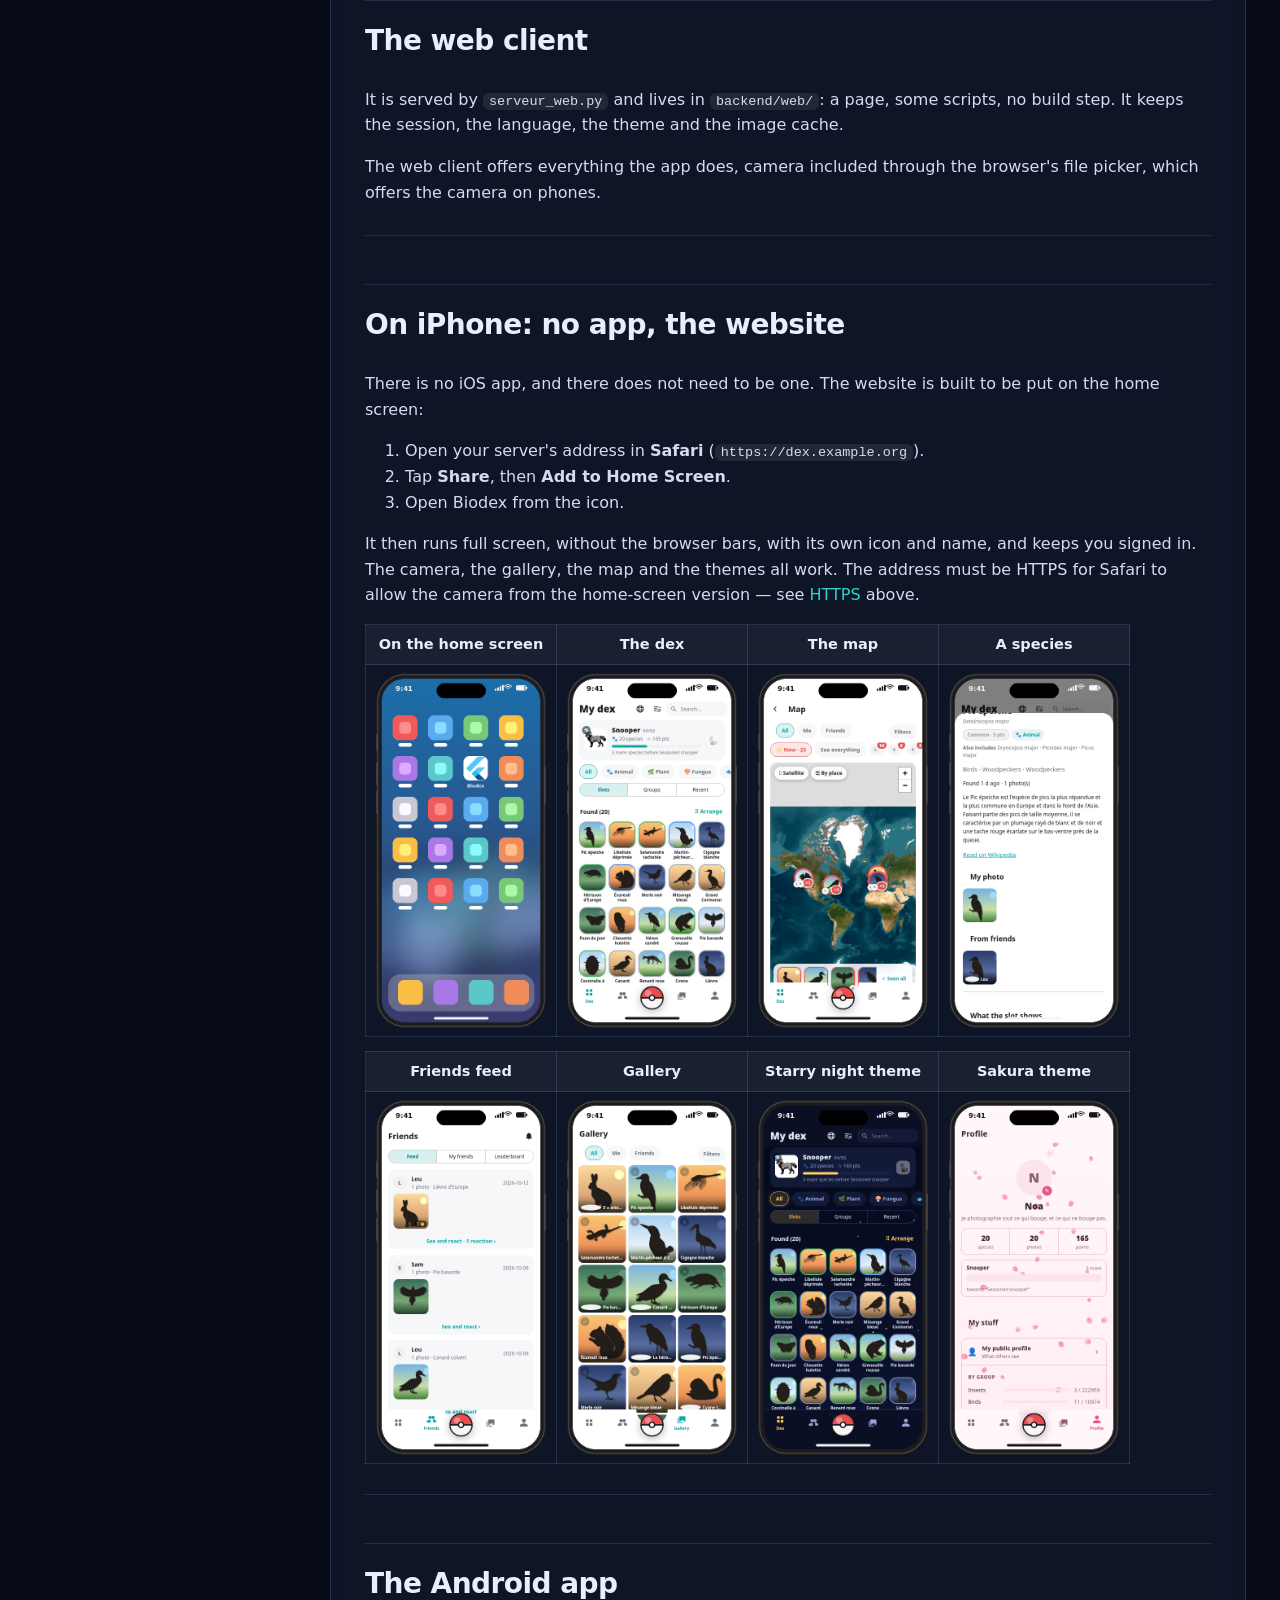
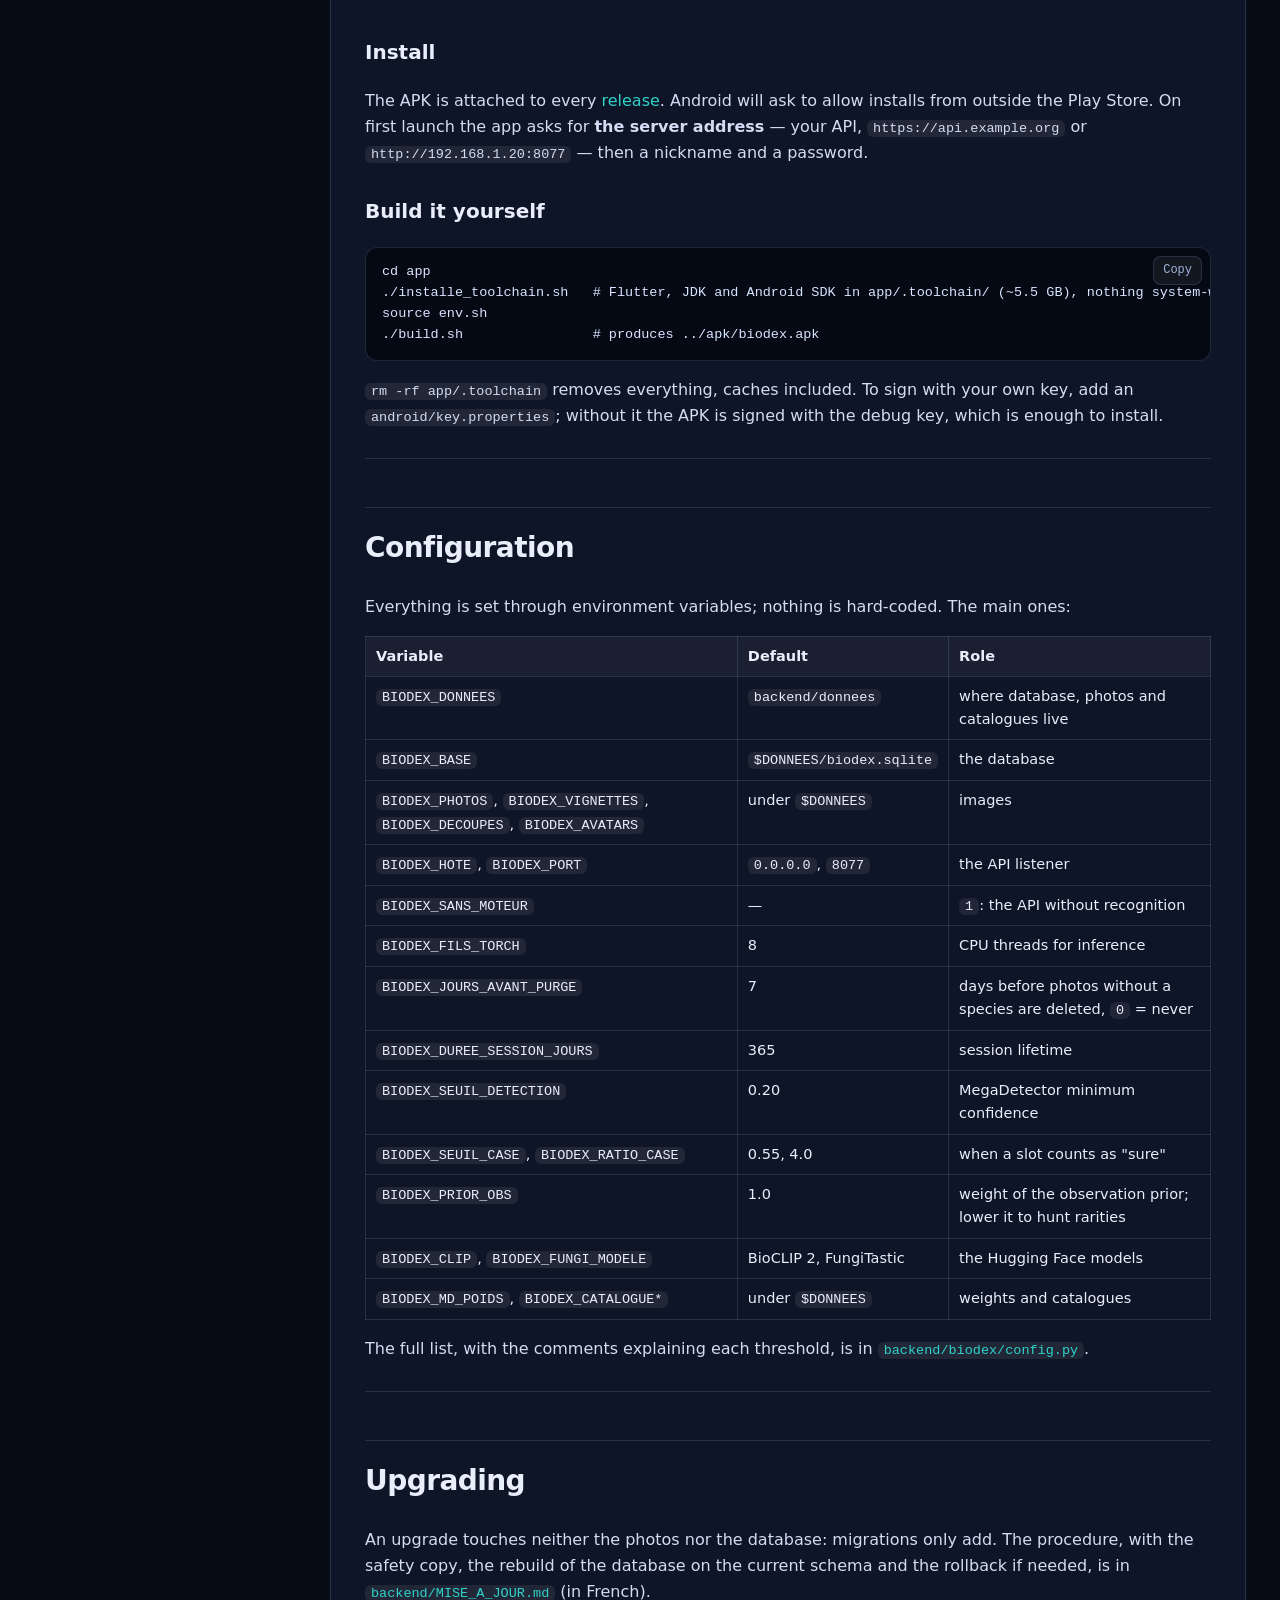
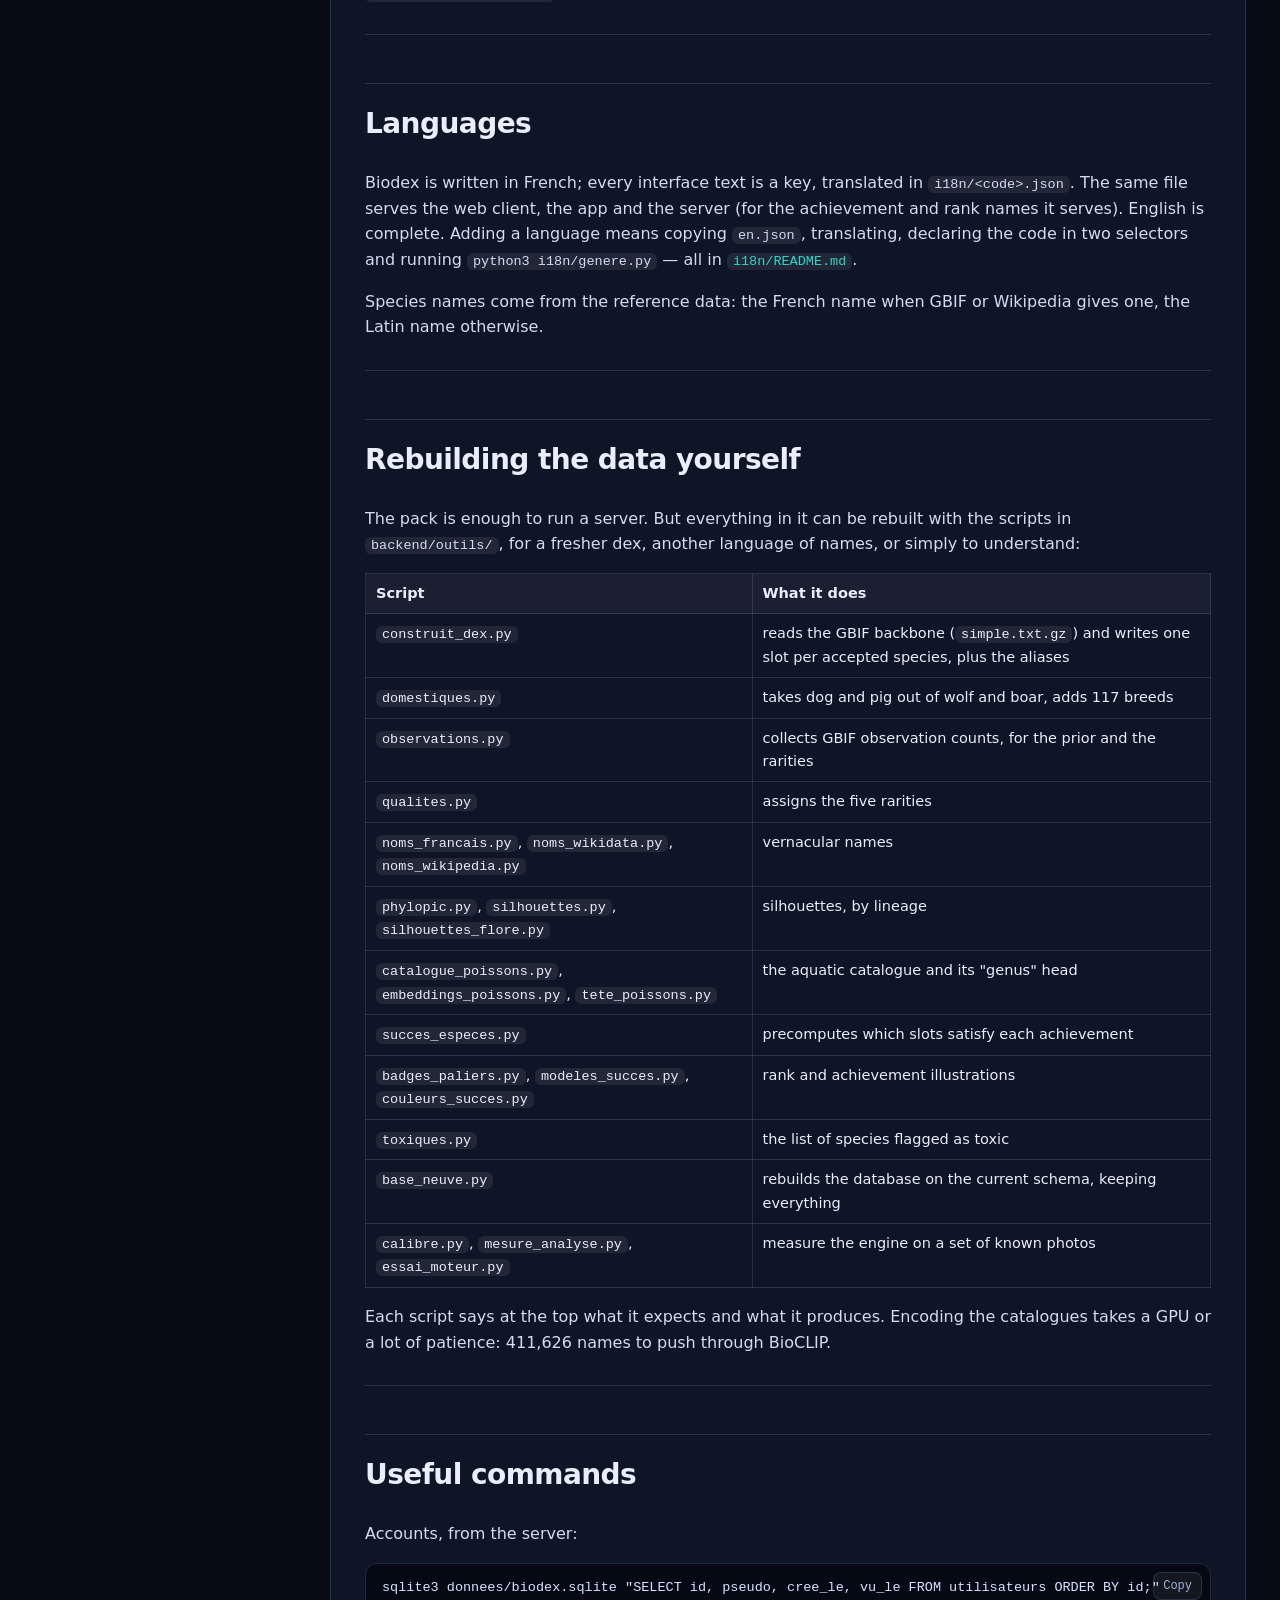
==== commit 4cee2fdf: "Website: the public-server poll becomes a captcha-guarded counter (Cloudflare Worker + Turnstile), o" ====
--- a/docs/docs.html
+++ b/docs/docs.html
@@ -709,6 +709,7 @@
   build.sh, env.sh, installe_toolchain.sh
 i18n/             translations, and the generator
 docs/             the website (GitHub Pages) and the screenshots
+sondage/          the poll counter on the website: a Cloudflare Worker behind Turnstile
 </code></pre>
 <p>Code, comments and identifiers are in French. Contributions in English are welcome; see below.</p>
 <hr />
--- a/docs/style.css
+++ b/docs/style.css
@@ -8,6 +8,7 @@
   --largeur: 1180px; --gouttiere: 24px;
 }
 * { box-sizing: border-box; }
+[hidden] { display: none !important; }
 html { scroll-behavior: smooth; scroll-padding-top: 84px; }
 body { margin: 0; font: 16px/1.6 "Inter", system-ui, -apple-system, "Segoe UI", Roboto, sans-serif; color: var(--texte); background: var(--fond); overflow-x: hidden; }
 a { color: var(--accent); text-decoration: none; }
@@ -46,6 +47,18 @@
 .heros .etiquette { display: inline-flex; align-items: center; gap: 8px; padding: 6px 14px; border-radius: 999px; border: 1px solid rgba(255, 209, 102, .35); background: rgba(255, 209, 102, .08); color: var(--accent2); font-size: 12px; font-weight: 700; letter-spacing: .08em; text-transform: uppercase; }
 .heros .etiquette i { width: 7px; height: 7px; border-radius: 50%; background: var(--vert); box-shadow: 0 0 10px var(--vert); animation: pulse 2s ease-in-out infinite; }
 @keyframes pulse { 50% { opacity: .35; } }
+.sondage { max-width: 640px; margin: 18px auto 0; padding: 14px 18px 12px; border-radius: 18px; border: 1px solid rgba(93, 242, 166, .3); background: rgba(93, 242, 166, .07); backdrop-filter: blur(8px); }
+.sondage p { margin: 0 0 10px; color: var(--doux); font-size: 14.5px; line-height: 1.5; }
+.sondage p b { color: var(--texte); }
+.sondage .vote { border: 0; cursor: pointer; font: inherit; display: inline-flex; align-items: center; gap: 8px; padding: 9px 16px; border-radius: 999px; background: linear-gradient(135deg, var(--vert), #2fd3a0); color: #04251a; font-weight: 800; font-size: 14px; box-shadow: 0 8px 24px rgba(93, 242, 166, .25); transition: transform .15s; }
+.sondage .vote:hover { text-decoration: none; transform: translateY(-2px); }
+.sondage .vote.fait { background: rgba(255, 255, 255, .1); color: var(--texte); box-shadow: none; cursor: default; }
+.sondage .captcha { display: flex; justify-content: center; margin-top: 10px; }
+.sondage .etat { display: block; margin-top: 6px; color: var(--accent2); font-size: 12.5px; }
+.sondage .etat:empty { display: none; }
+.sondage .vote [data-compte] { padding: 2px 9px; border-radius: 999px; background: rgba(0, 0, 0, .18); font-weight: 700; font-size: 12.5px; }
+.sondage .vote [data-compte]:empty { display: none; }
+.sondage small { display: block; margin-top: 8px; color: var(--sourd); font-size: 12px; }
 .heros h1 { font-size: clamp(44px, 7.2vw, 92px); line-height: 1; letter-spacing: -.035em; margin: 22px auto 16px; }
 .heros h1 span { background: linear-gradient(90deg, var(--accent), var(--vert) 50%, var(--accent2)); -webkit-background-clip: text; background-clip: text; color: transparent; }
 .heros .accroche { font-size: clamp(17px, 2vw, 21px); color: var(--doux); max-width: 60ch; margin: 0 auto 30px; }
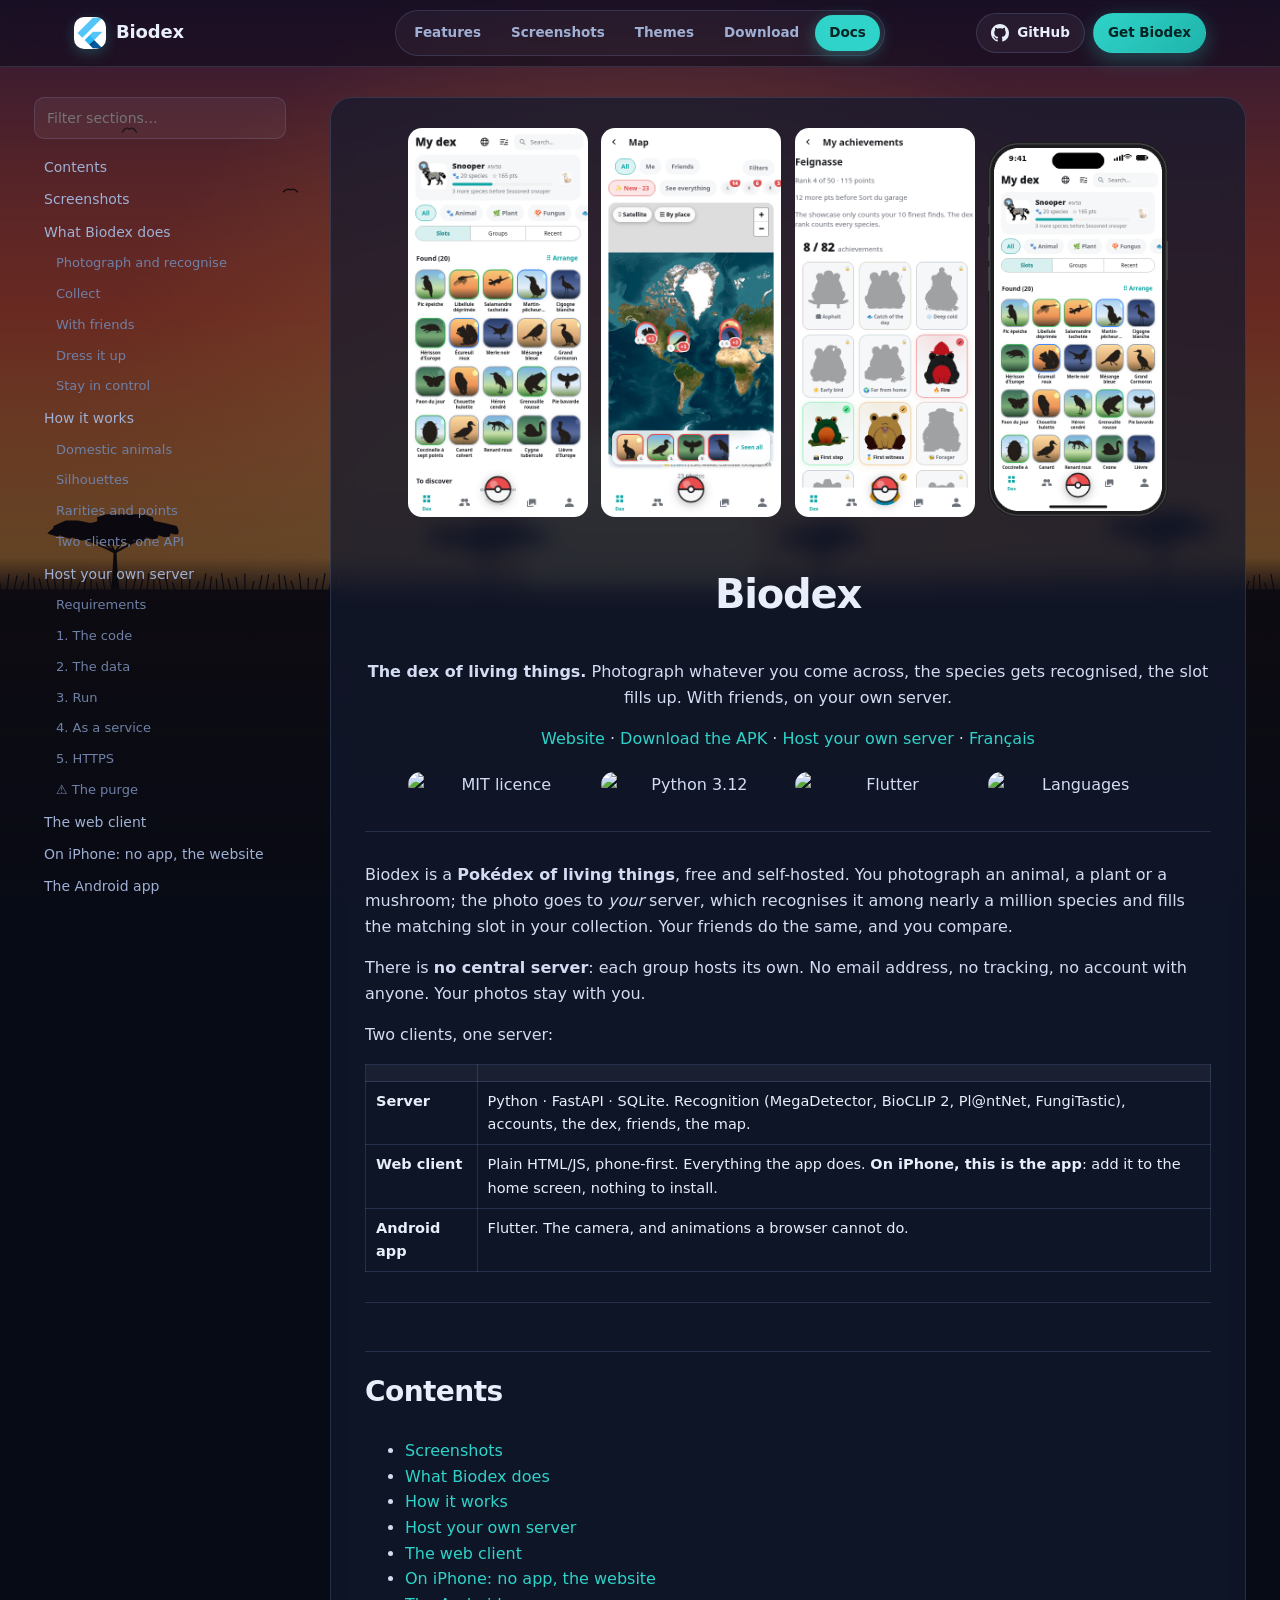
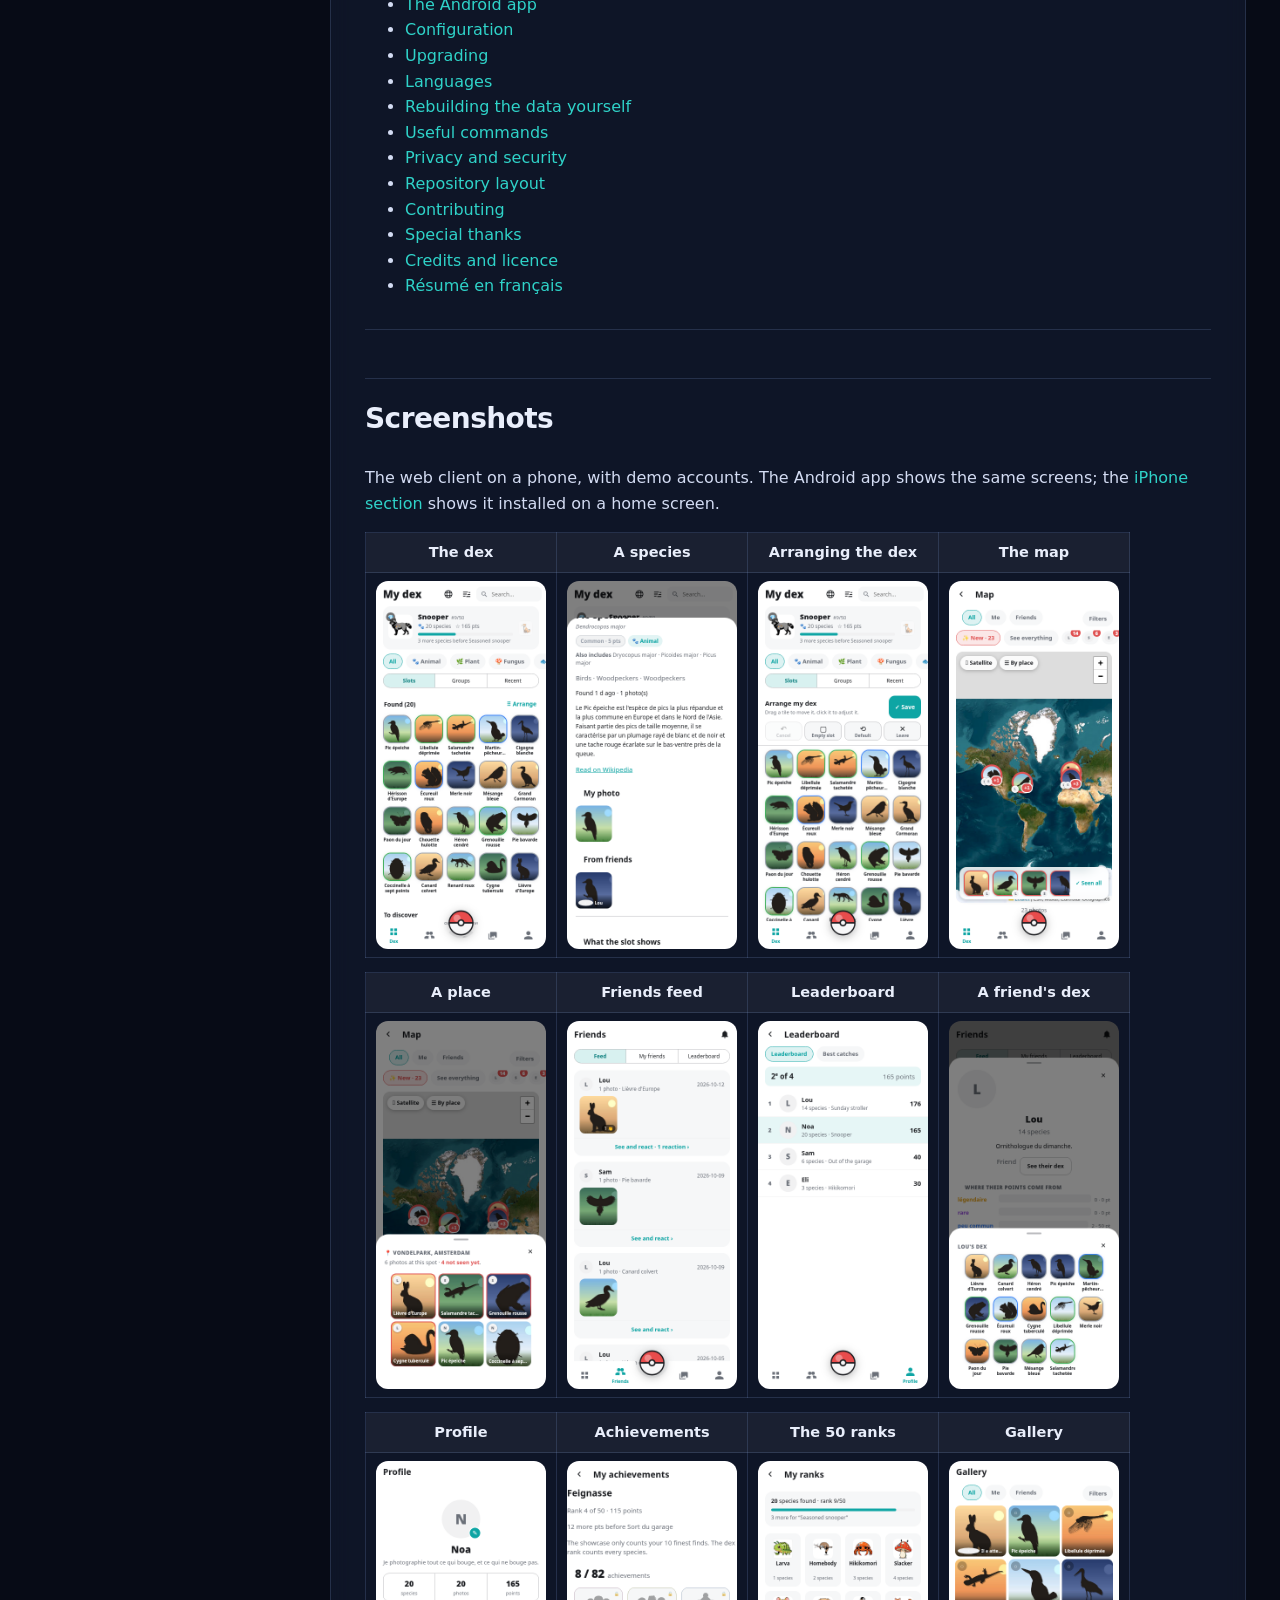
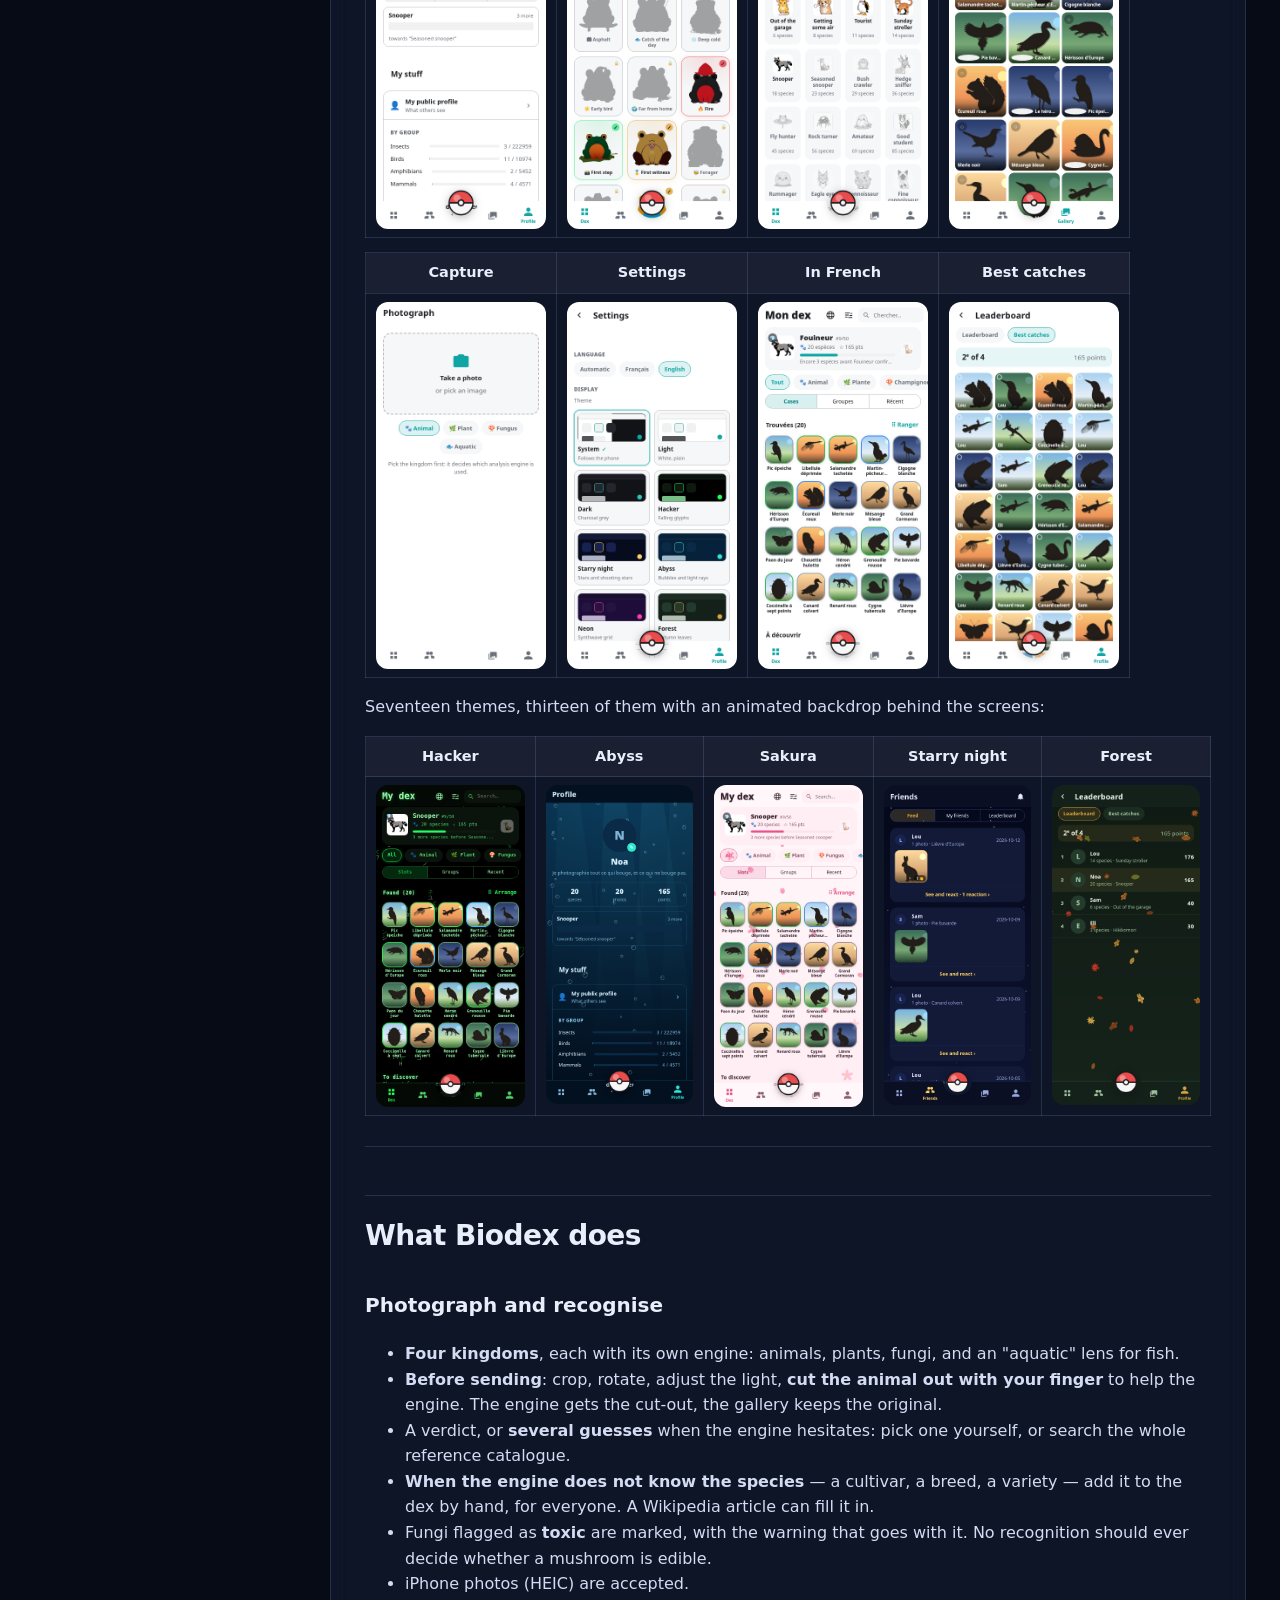
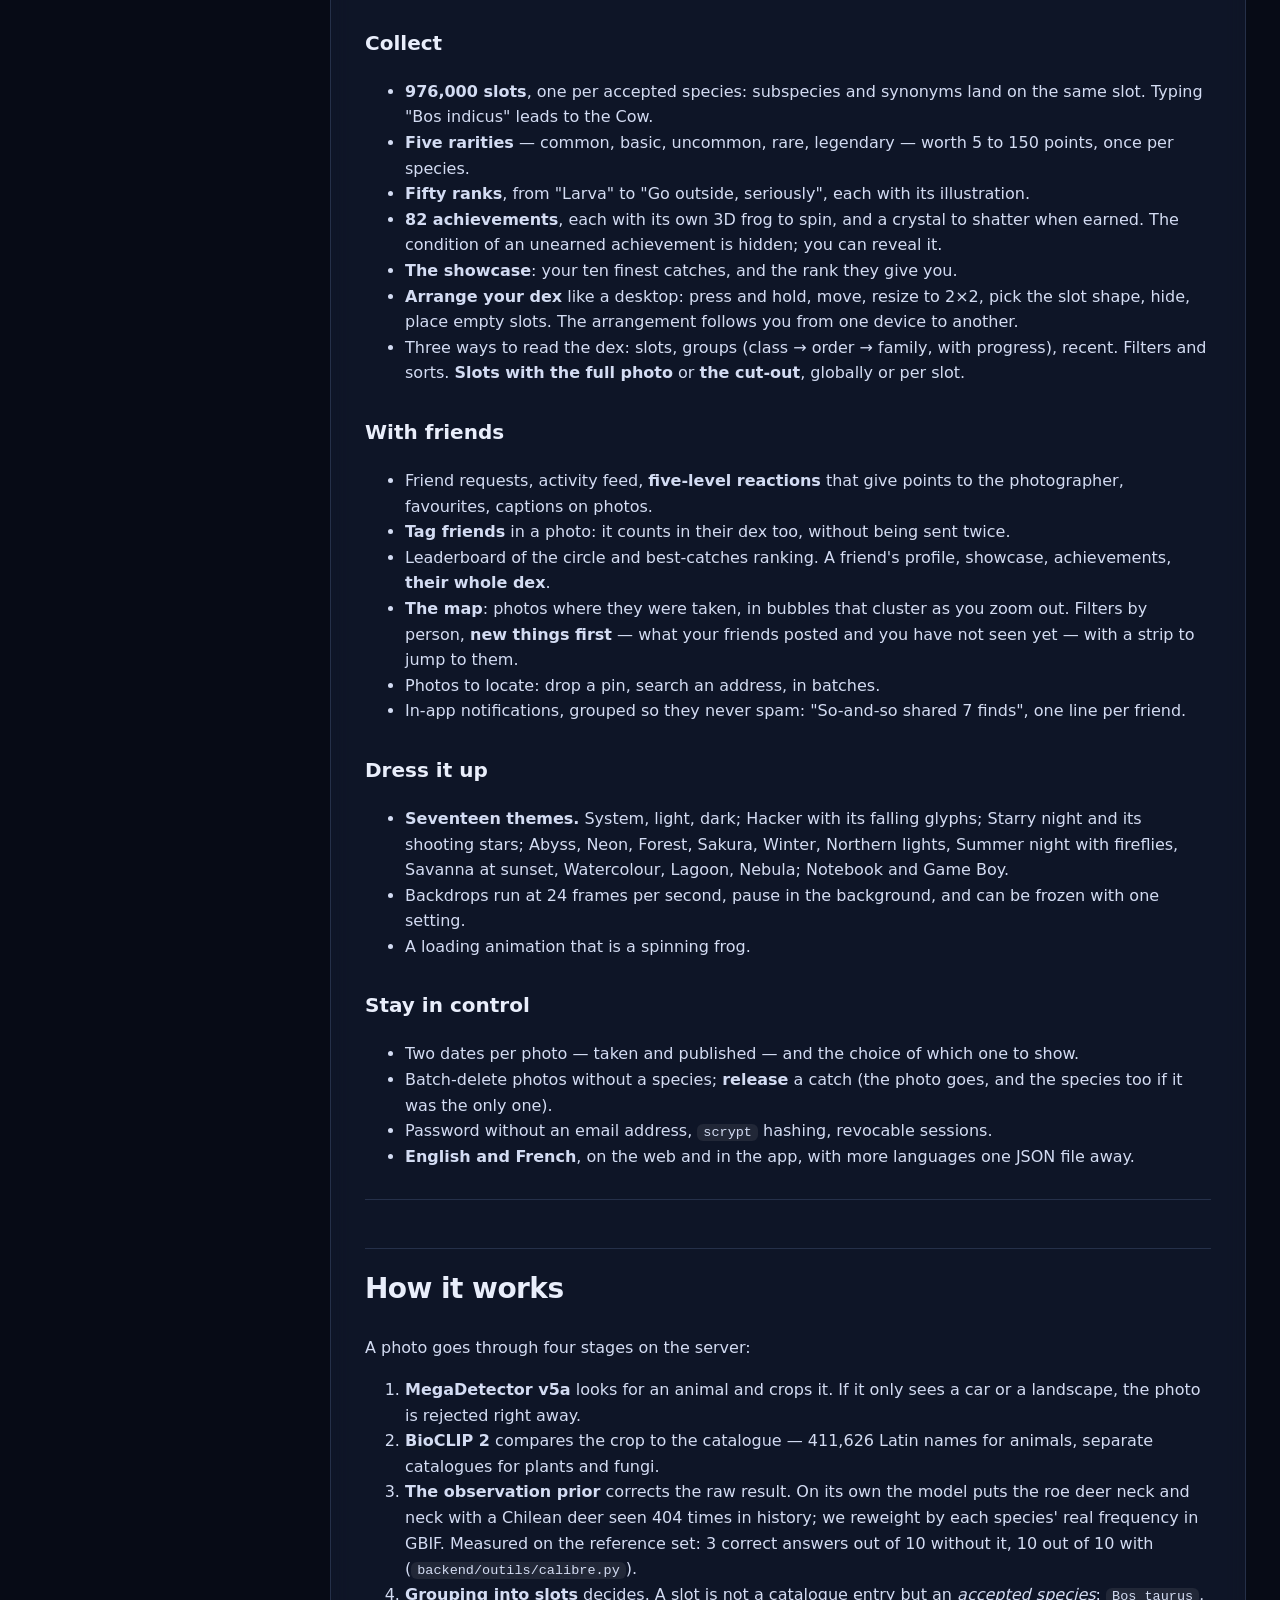
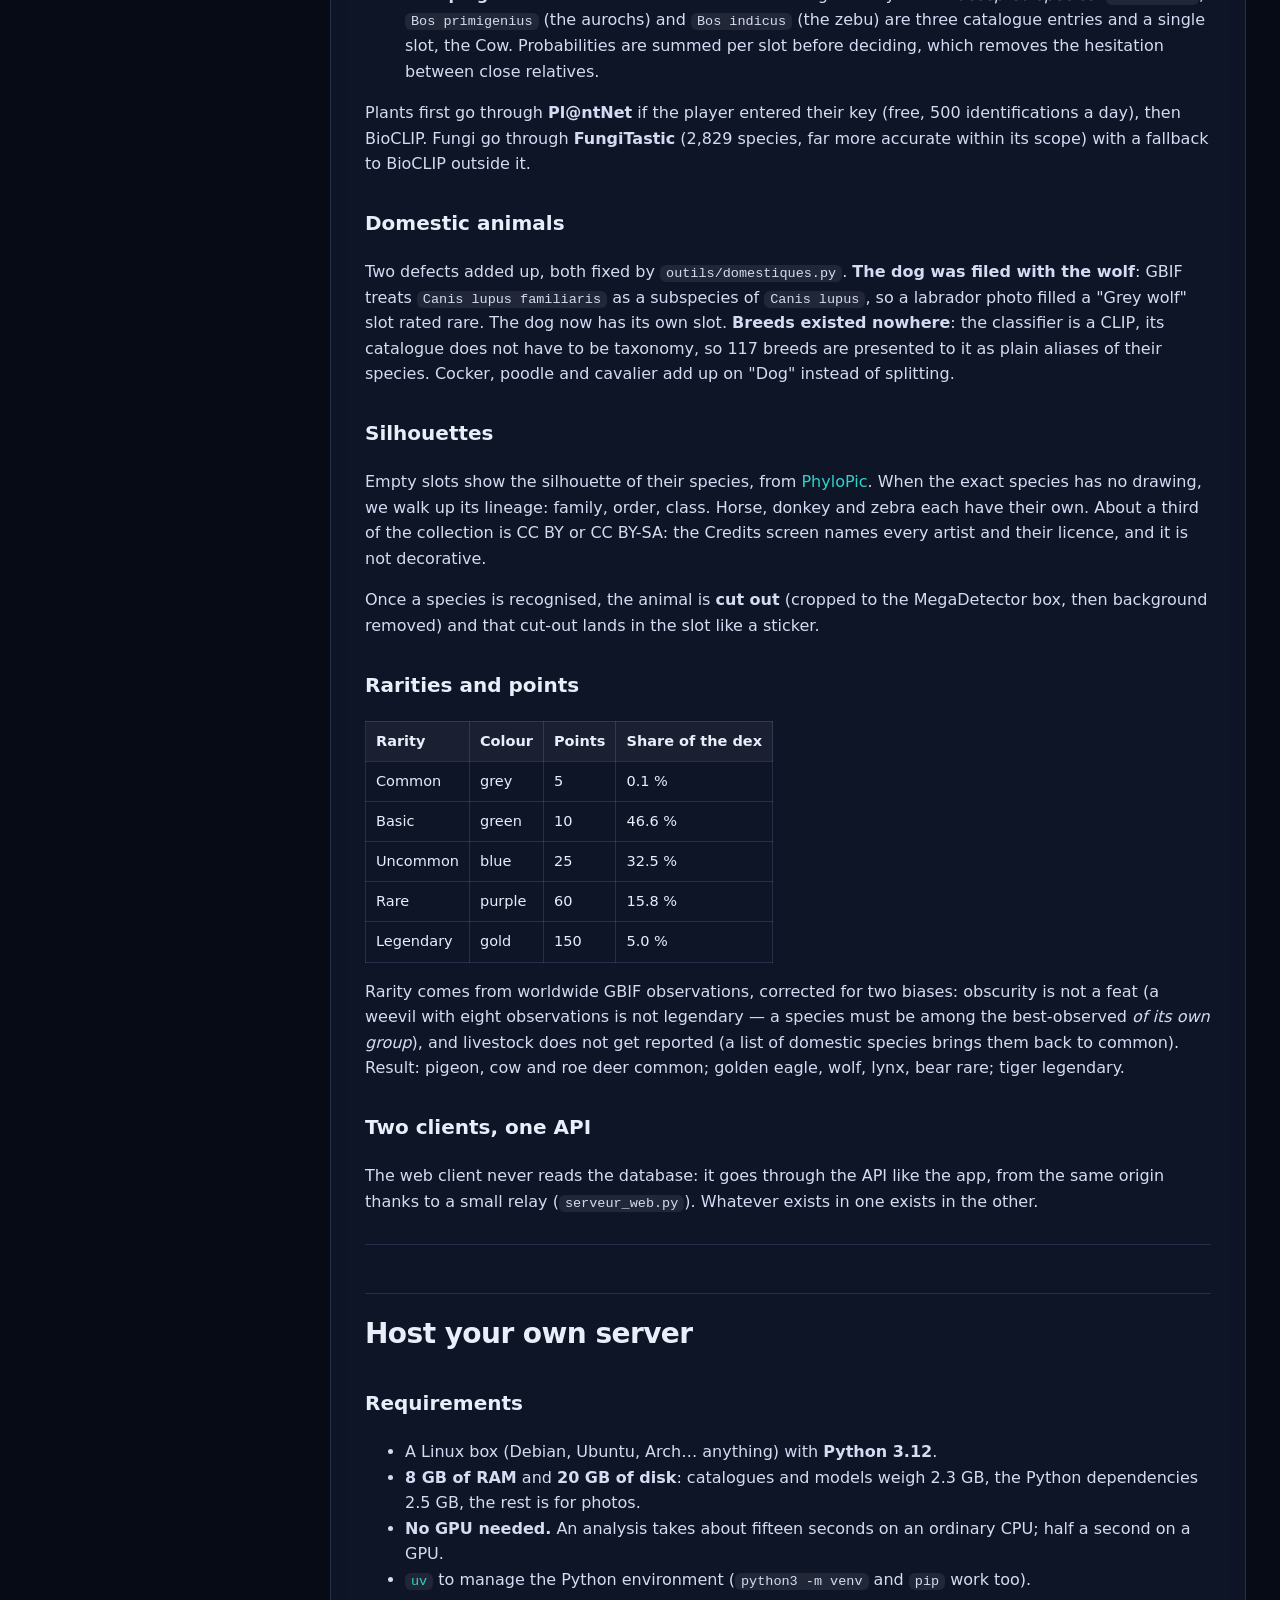
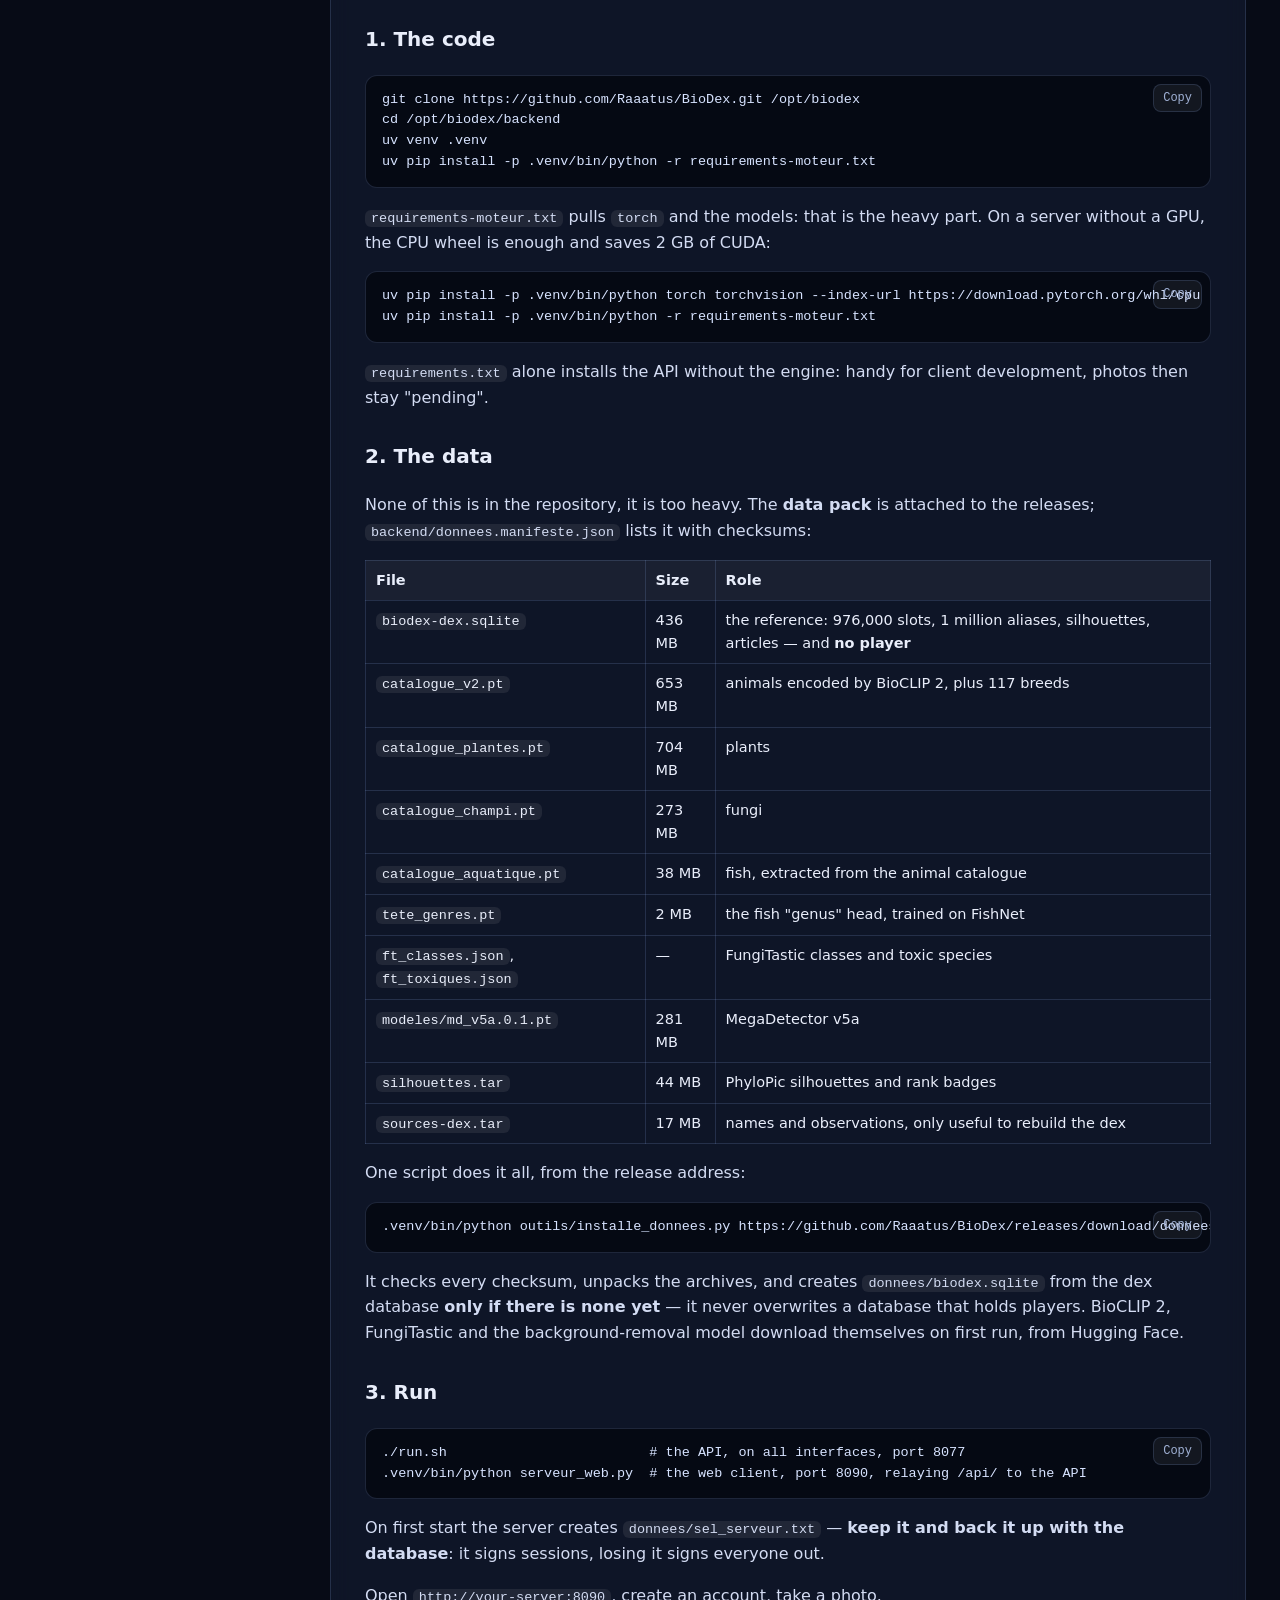
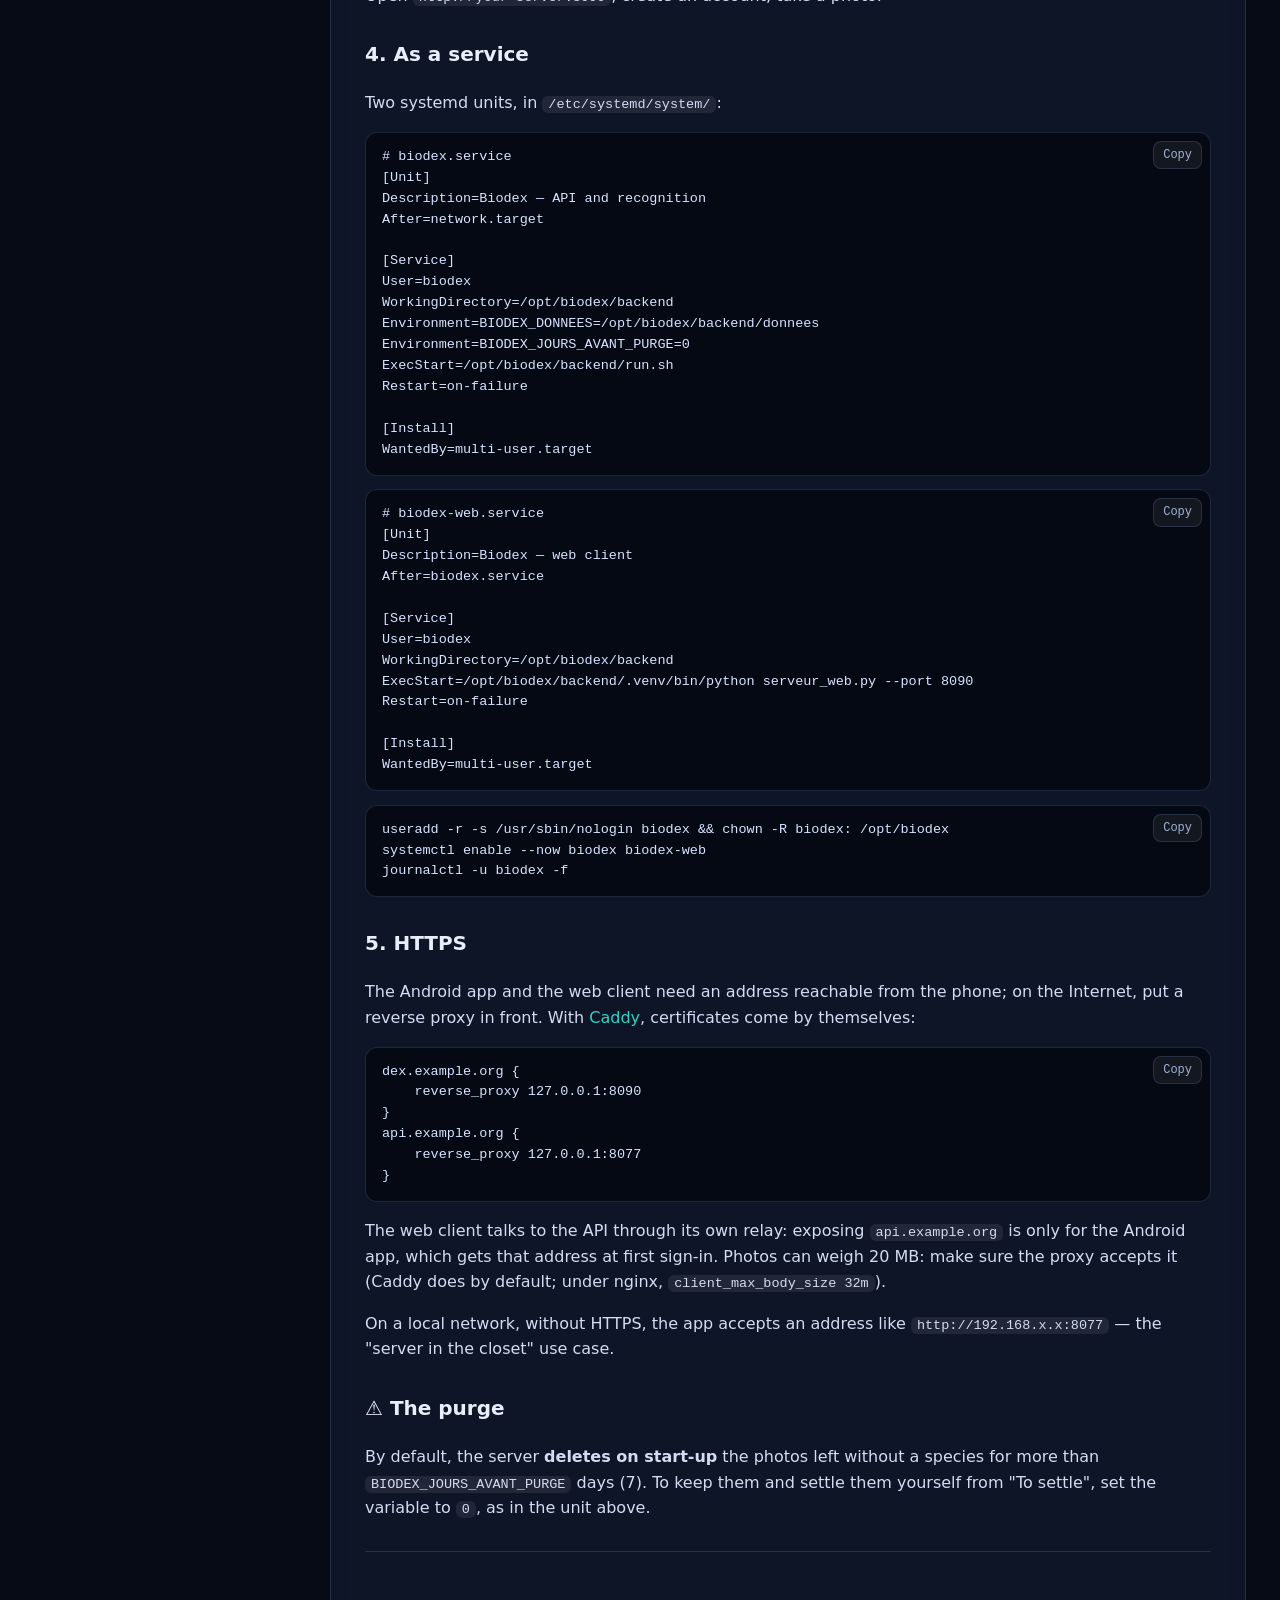
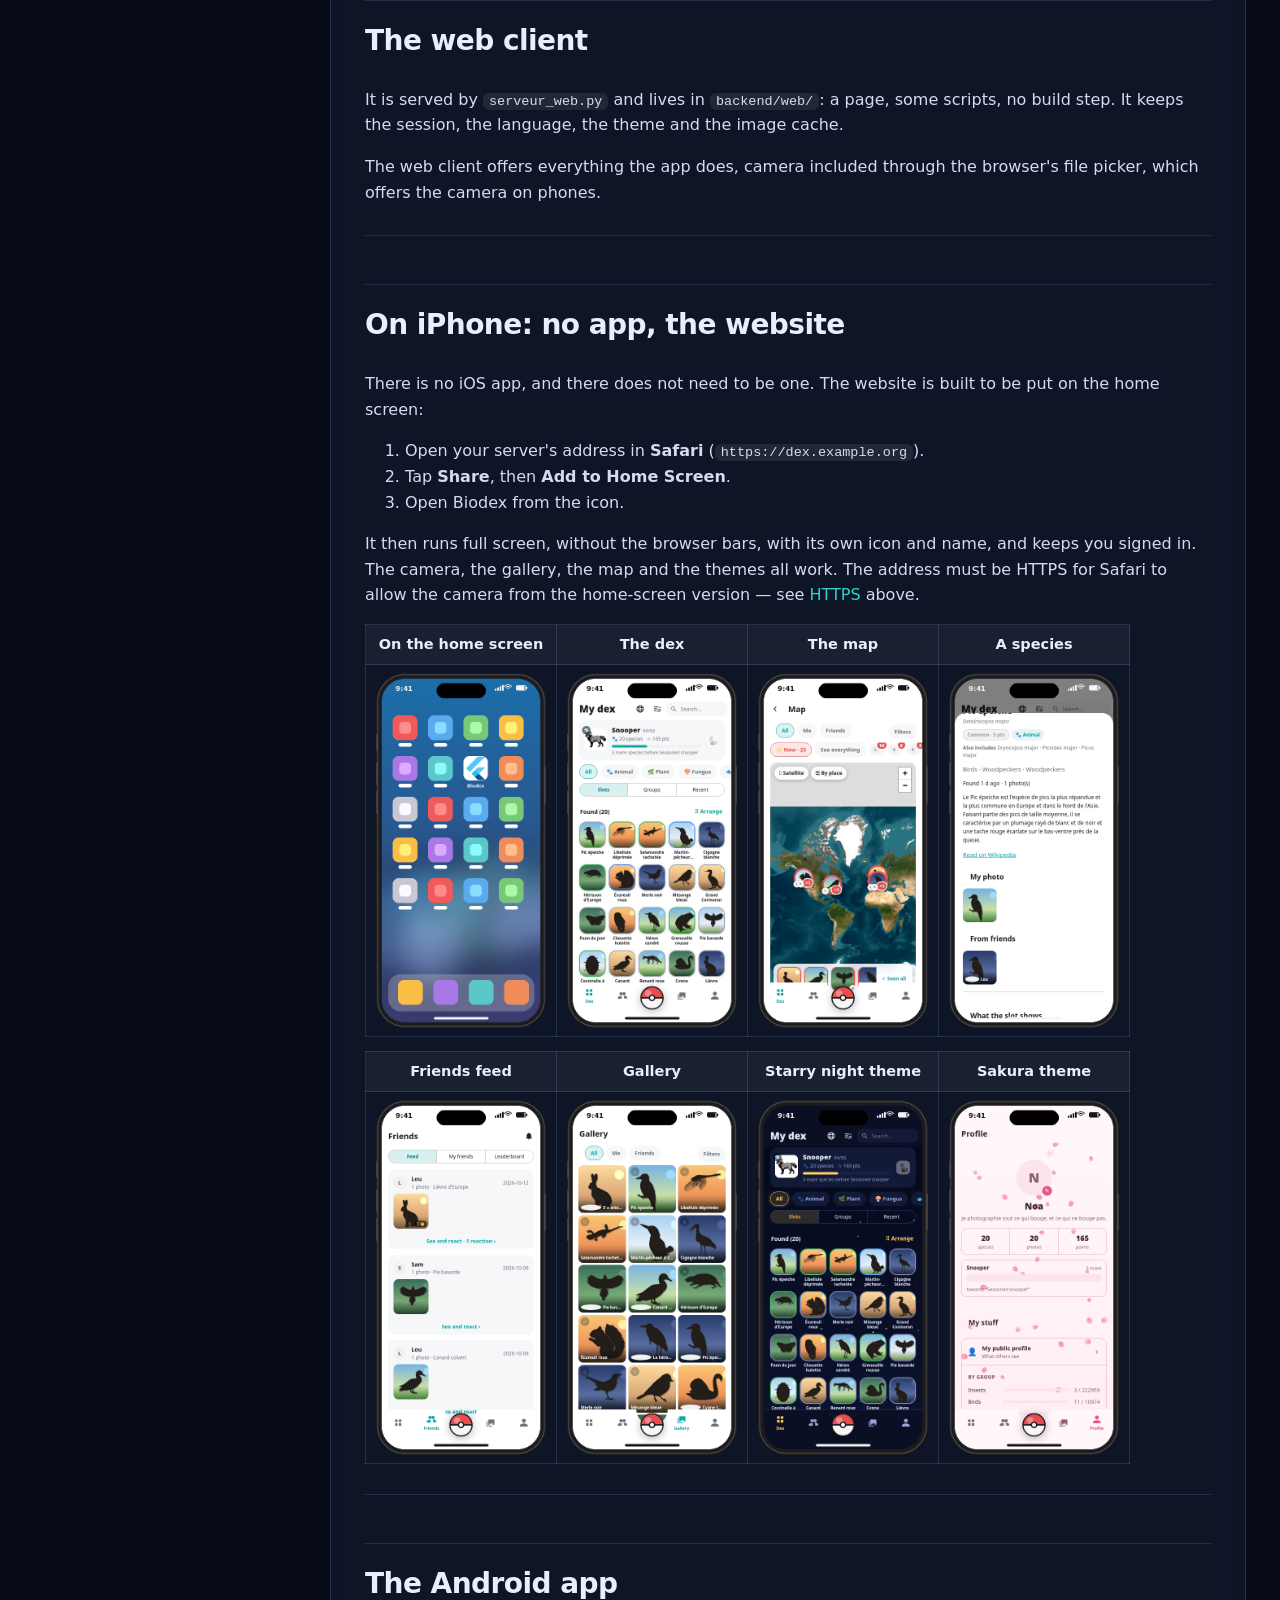
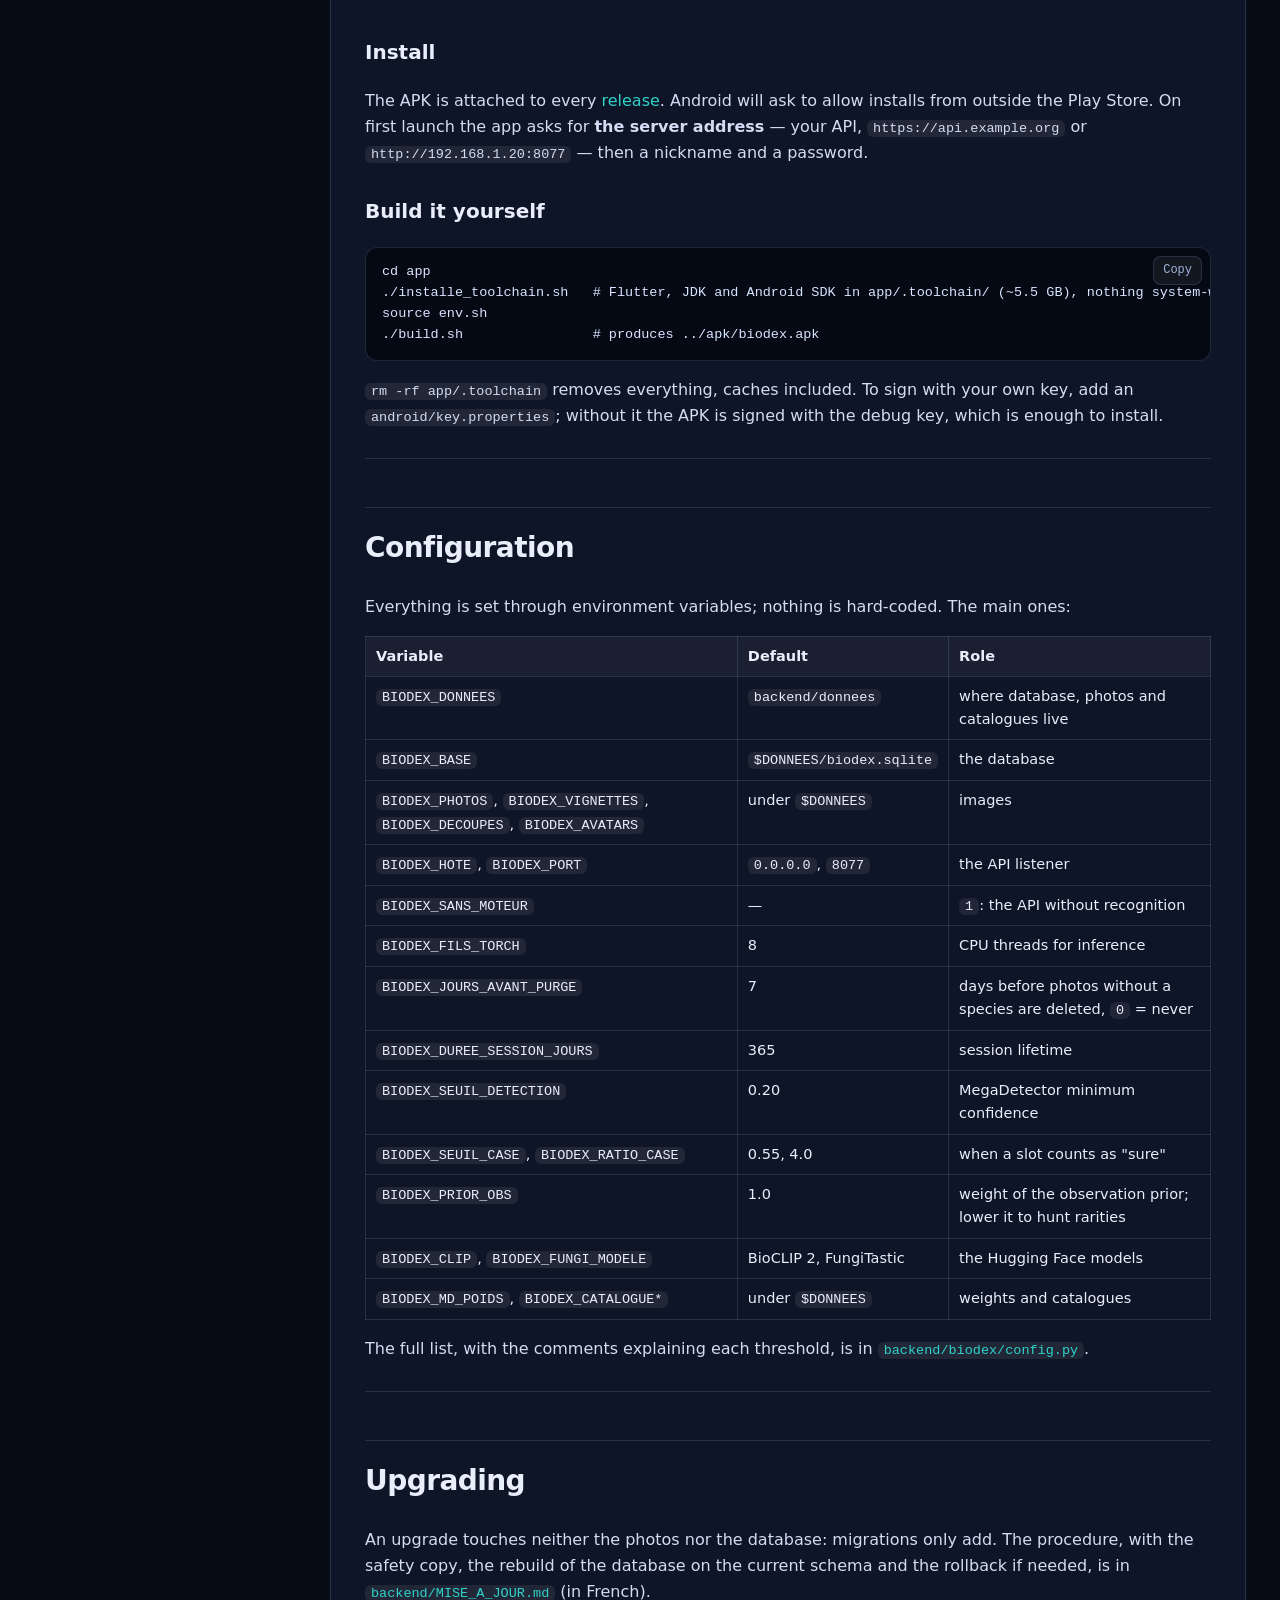
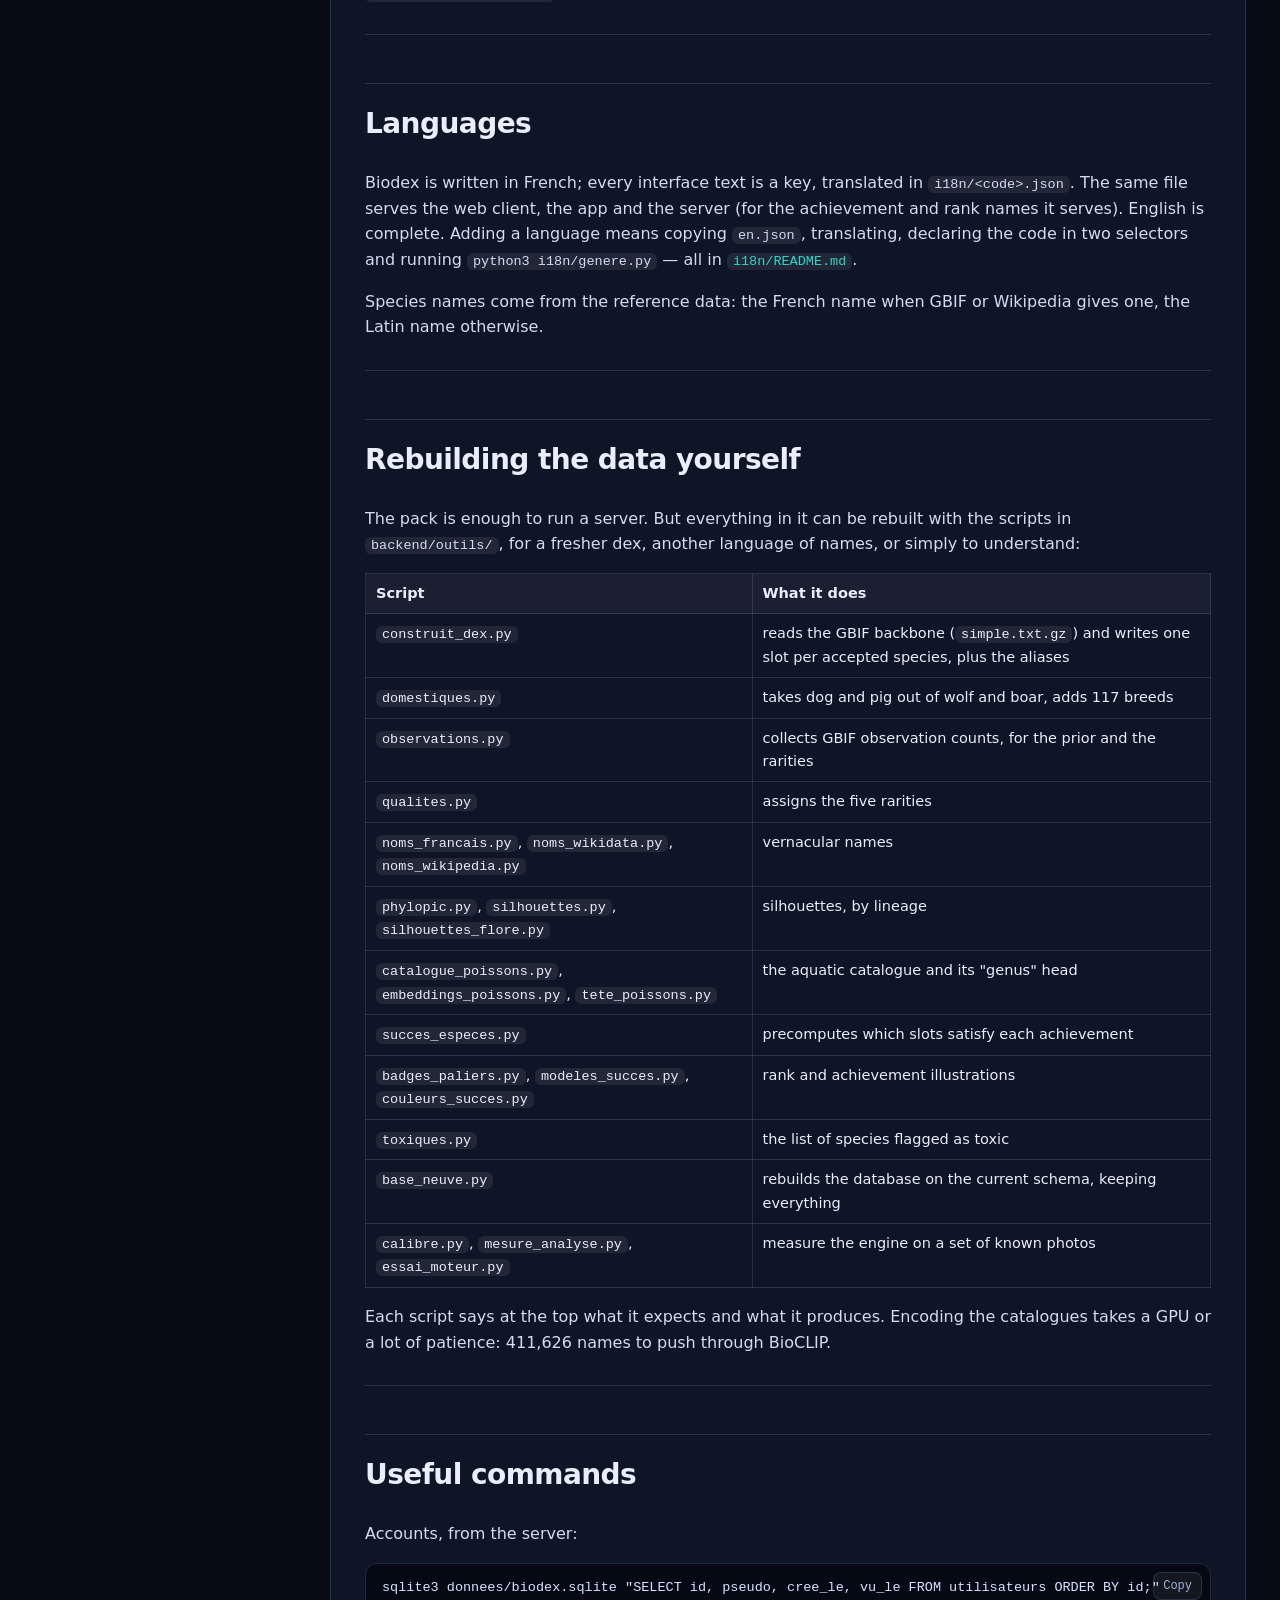
==== commit 38837c40: "Revert "Website: the public-server poll becomes a captcha-guarded counter (Cloudflare Worker + Turns" ====
--- a/docs/docs.html
+++ b/docs/docs.html
@@ -709,7 +709,6 @@
   build.sh, env.sh, installe_toolchain.sh
 i18n/             translations, and the generator
 docs/             the website (GitHub Pages) and the screenshots
-sondage/          the poll counter on the website: a Cloudflare Worker behind Turnstile
 </code></pre>
 <p>Code, comments and identifiers are in French. Contributions in English are welcome; see below.</p>
 <hr />
--- a/docs/style.css
+++ b/docs/style.css
@@ -8,7 +8,6 @@
   --largeur: 1180px; --gouttiere: 24px;
 }
 * { box-sizing: border-box; }
-[hidden] { display: none !important; }
 html { scroll-behavior: smooth; scroll-padding-top: 84px; }
 body { margin: 0; font: 16px/1.6 "Inter", system-ui, -apple-system, "Segoe UI", Roboto, sans-serif; color: var(--texte); background: var(--fond); overflow-x: hidden; }
 a { color: var(--accent); text-decoration: none; }
@@ -50,12 +49,8 @@
 .sondage { max-width: 640px; margin: 18px auto 0; padding: 14px 18px 12px; border-radius: 18px; border: 1px solid rgba(93, 242, 166, .3); background: rgba(93, 242, 166, .07); backdrop-filter: blur(8px); }
 .sondage p { margin: 0 0 10px; color: var(--doux); font-size: 14.5px; line-height: 1.5; }
 .sondage p b { color: var(--texte); }
-.sondage .vote { border: 0; cursor: pointer; font: inherit; display: inline-flex; align-items: center; gap: 8px; padding: 9px 16px; border-radius: 999px; background: linear-gradient(135deg, var(--vert), #2fd3a0); color: #04251a; font-weight: 800; font-size: 14px; box-shadow: 0 8px 24px rgba(93, 242, 166, .25); transition: transform .15s; }
+.sondage .vote { display: inline-flex; align-items: center; gap: 8px; padding: 9px 16px; border-radius: 999px; background: linear-gradient(135deg, var(--vert), #2fd3a0); color: #04251a; font-weight: 800; font-size: 14px; box-shadow: 0 8px 24px rgba(93, 242, 166, .25); transition: transform .15s; }
 .sondage .vote:hover { text-decoration: none; transform: translateY(-2px); }
-.sondage .vote.fait { background: rgba(255, 255, 255, .1); color: var(--texte); box-shadow: none; cursor: default; }
-.sondage .captcha { display: flex; justify-content: center; margin-top: 10px; }
-.sondage .etat { display: block; margin-top: 6px; color: var(--accent2); font-size: 12.5px; }
-.sondage .etat:empty { display: none; }
 .sondage .vote [data-compte] { padding: 2px 9px; border-radius: 999px; background: rgba(0, 0, 0, .18); font-weight: 700; font-size: 12.5px; }
 .sondage .vote [data-compte]:empty { display: none; }
 .sondage small { display: block; margin-top: 8px; color: var(--sourd); font-size: 12px; }
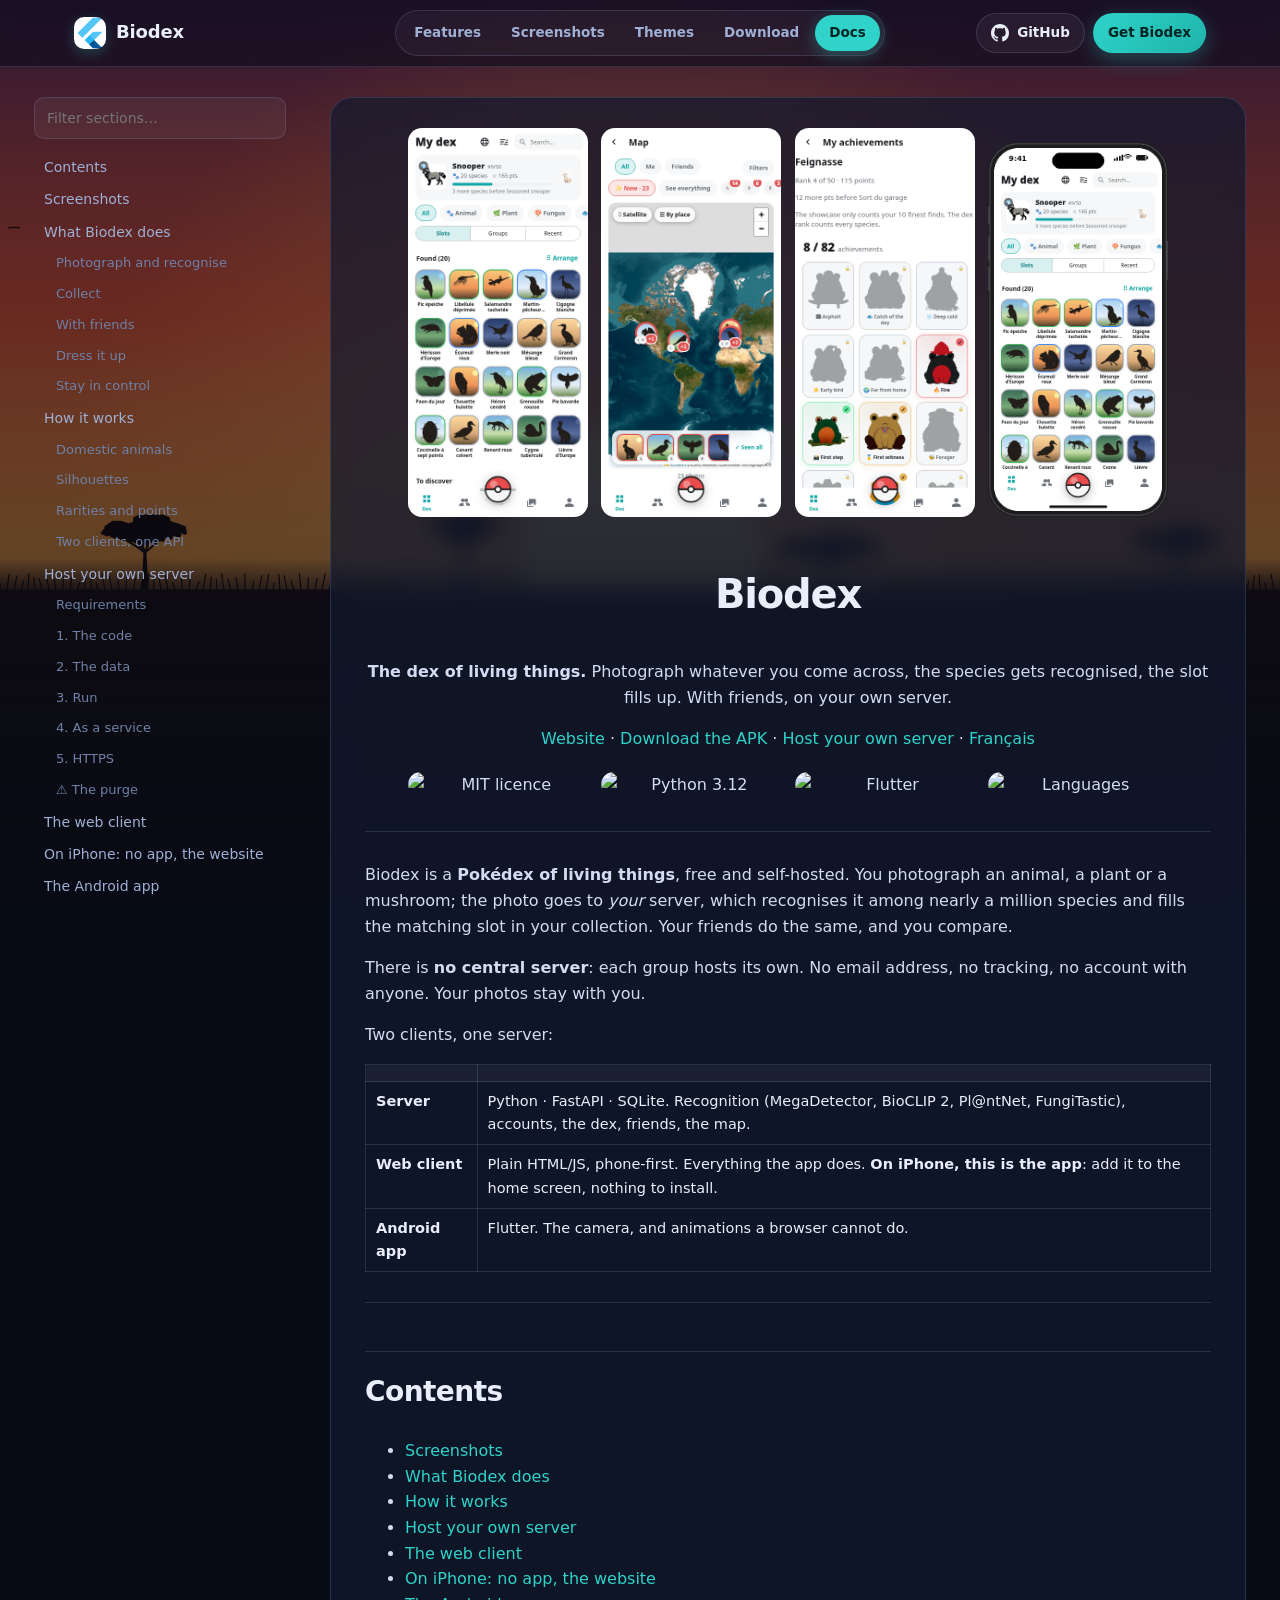
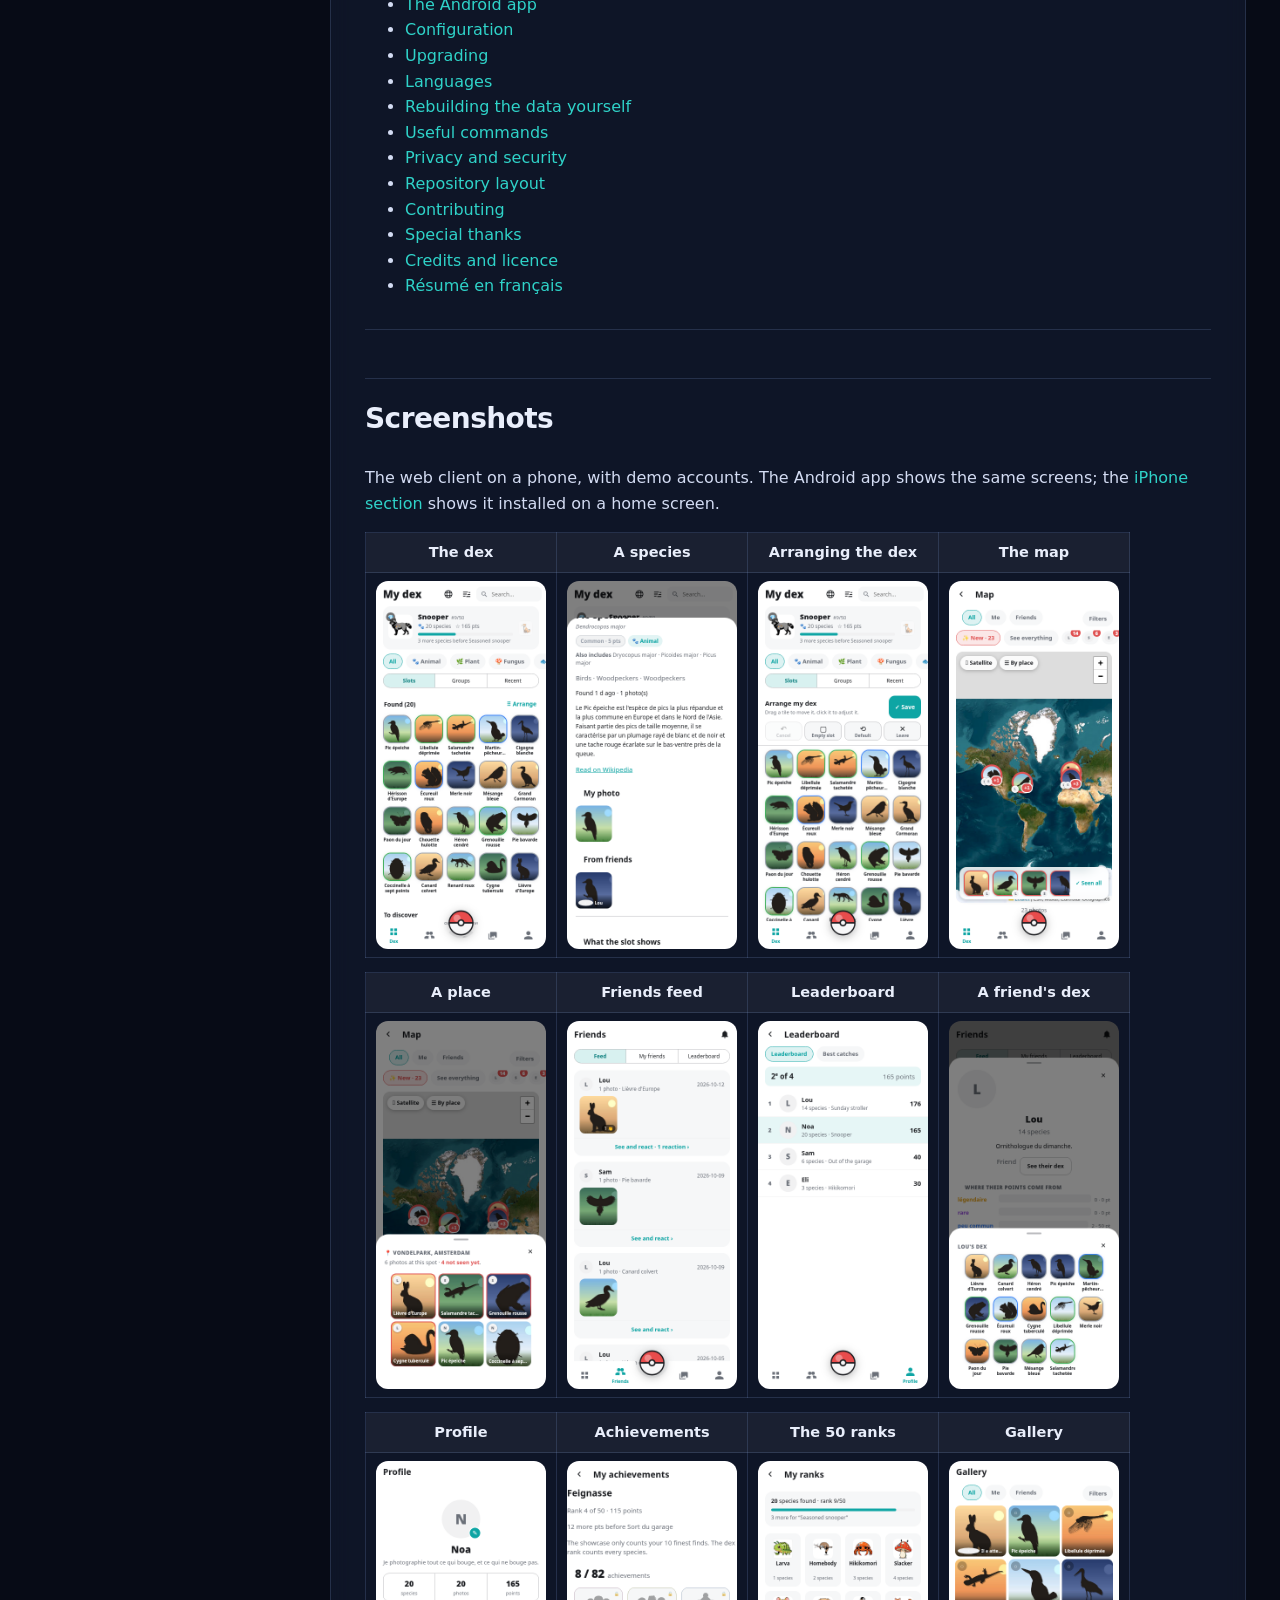
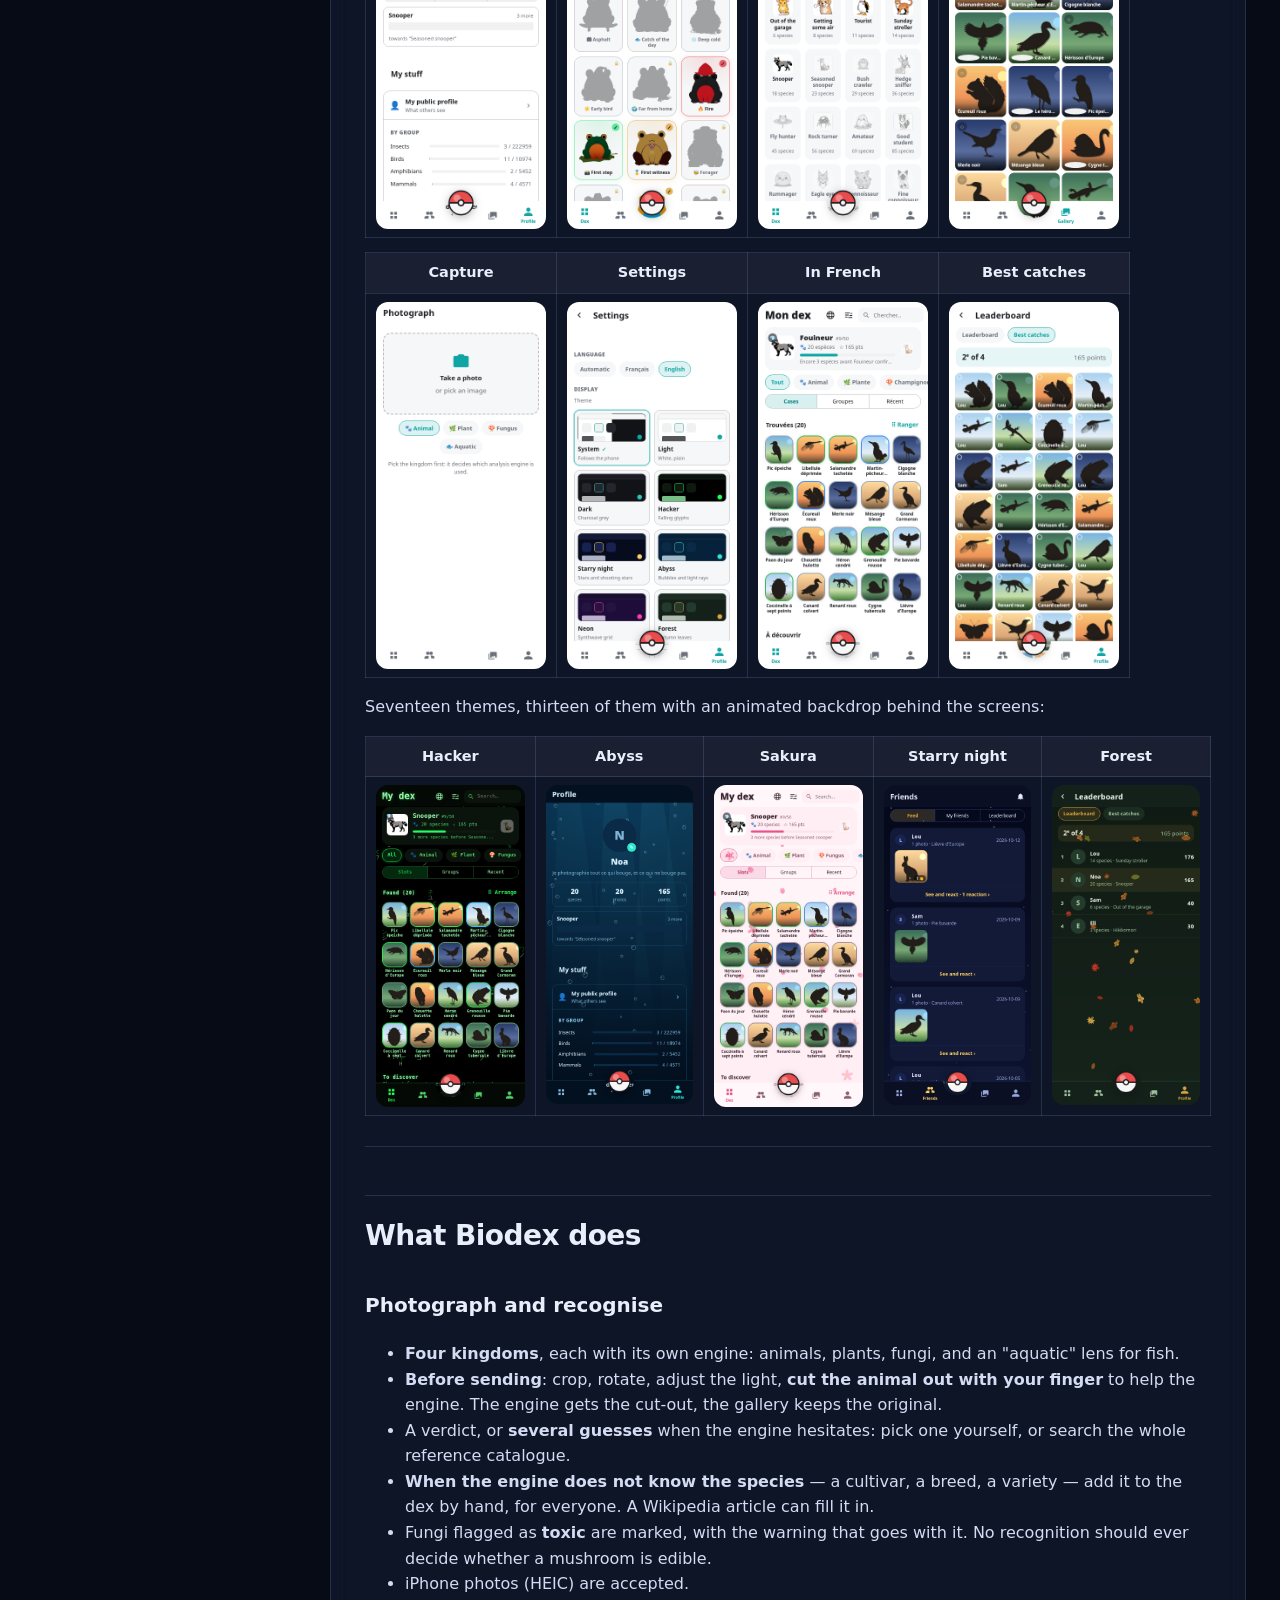
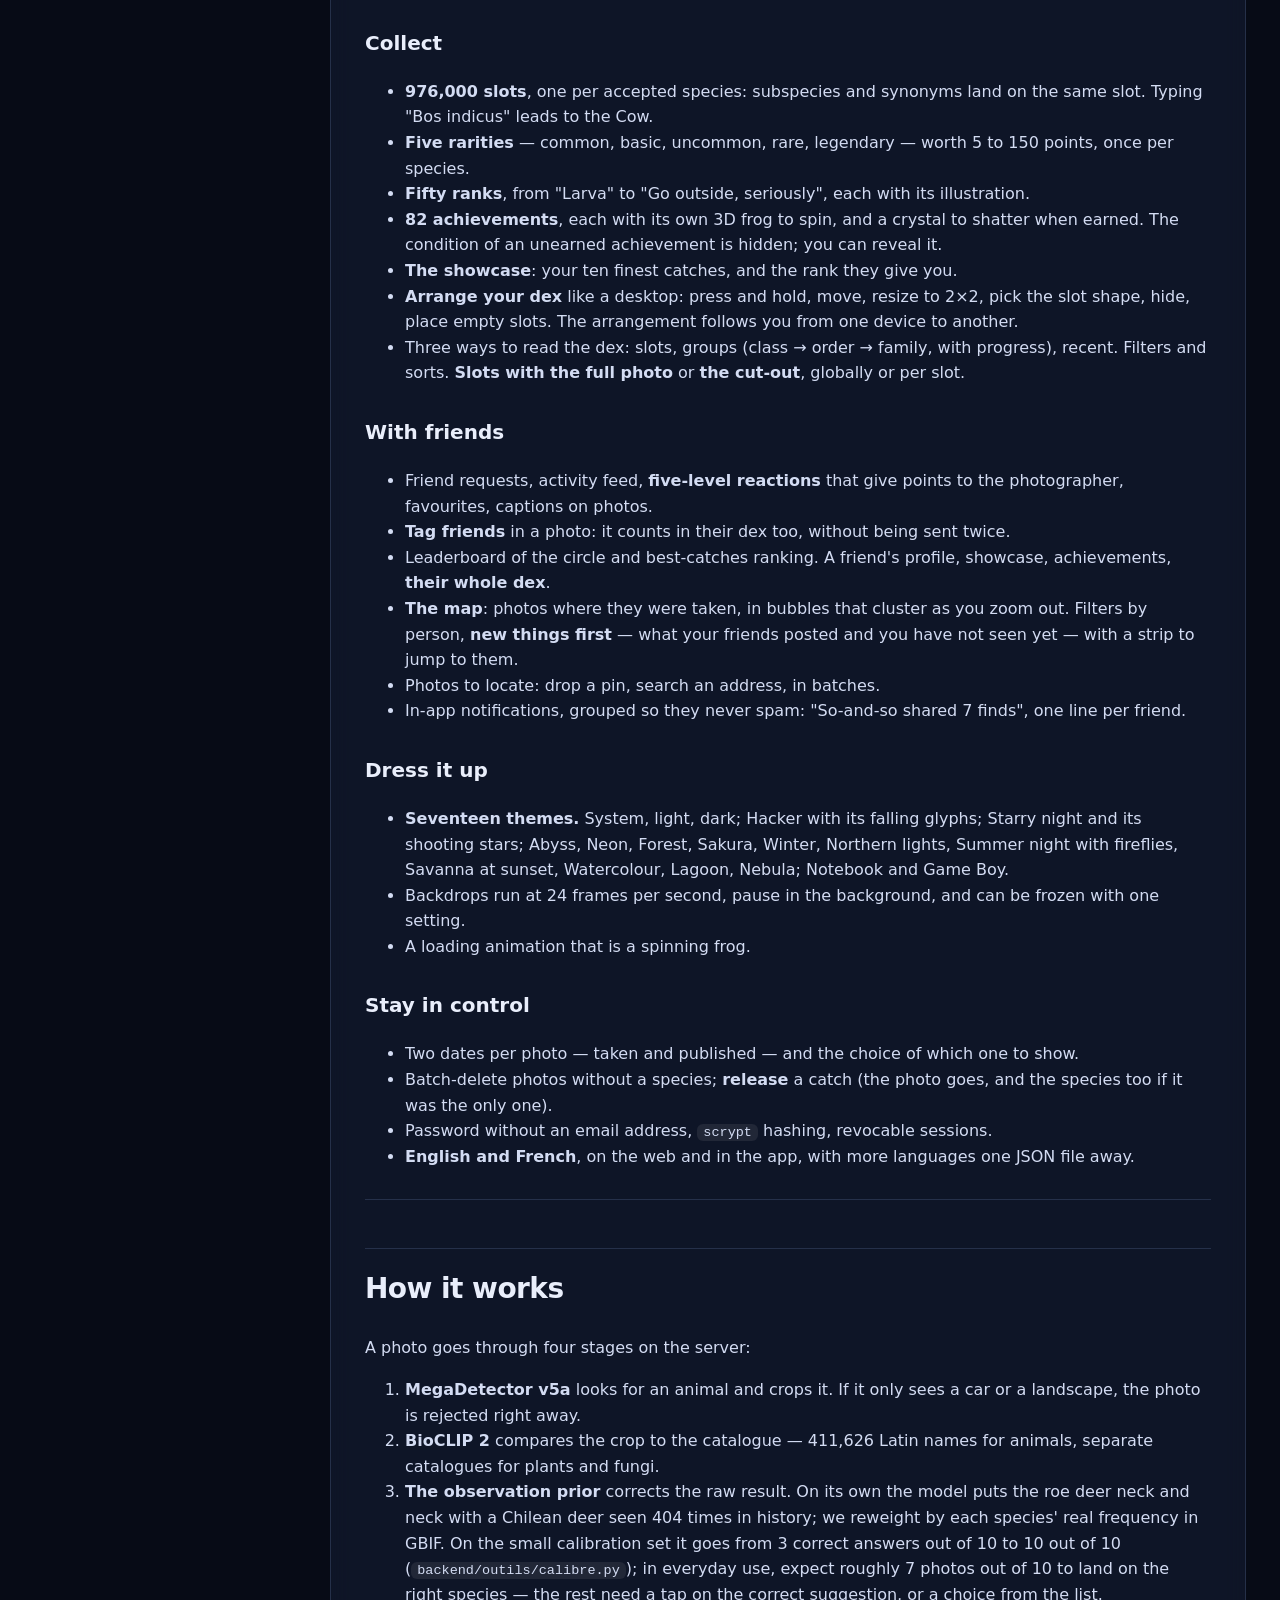
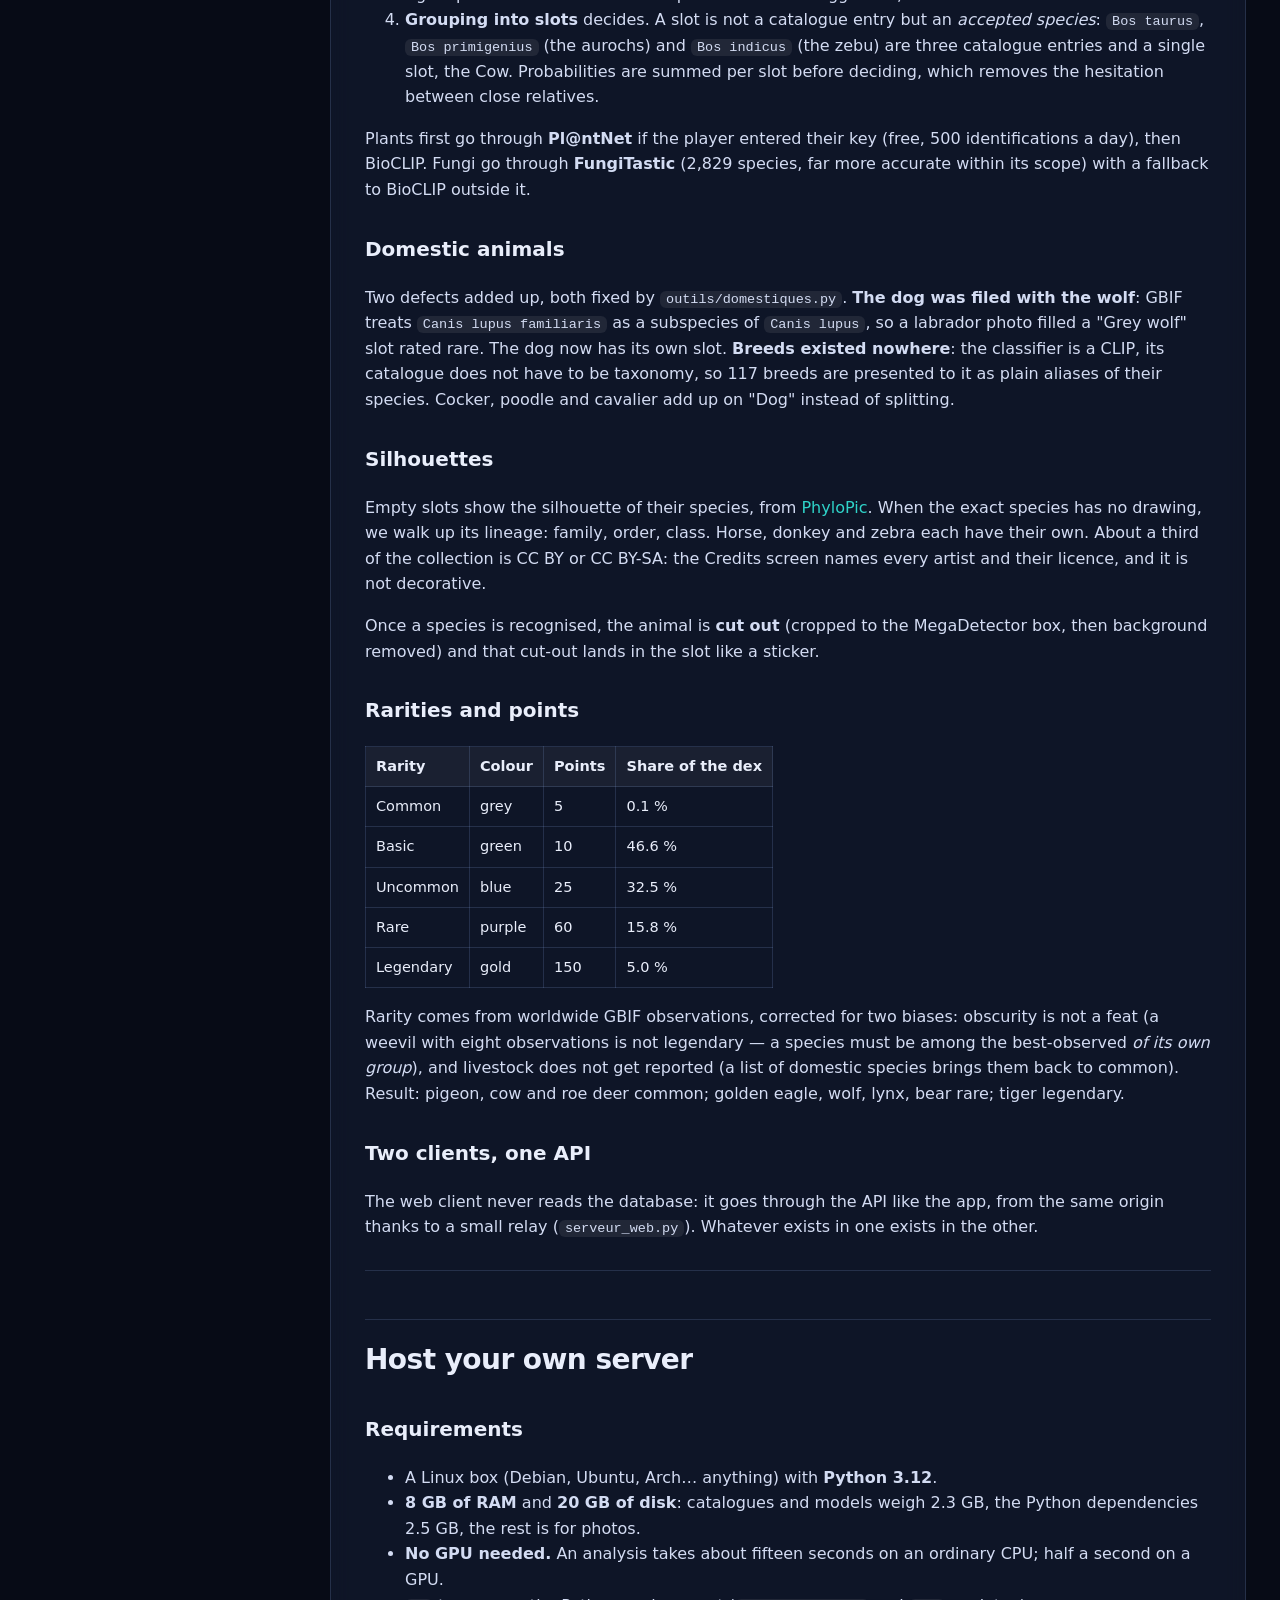
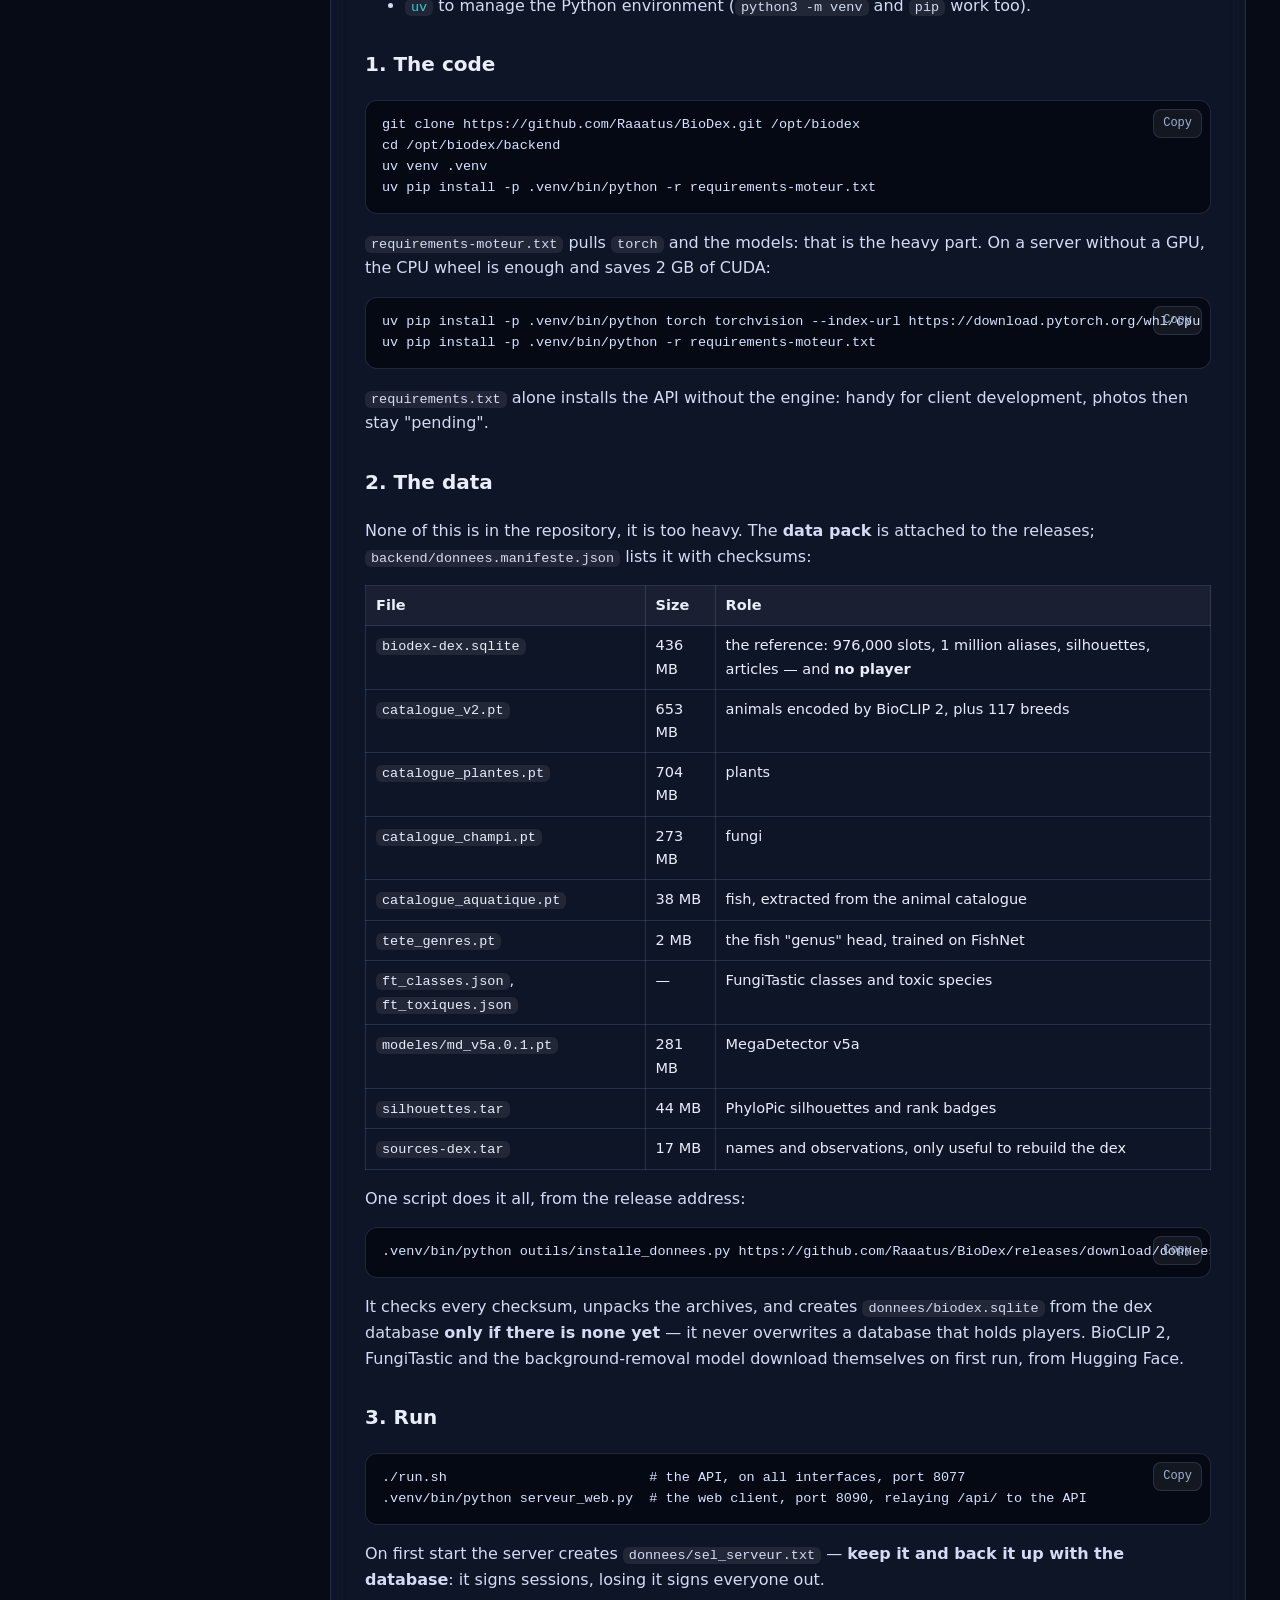
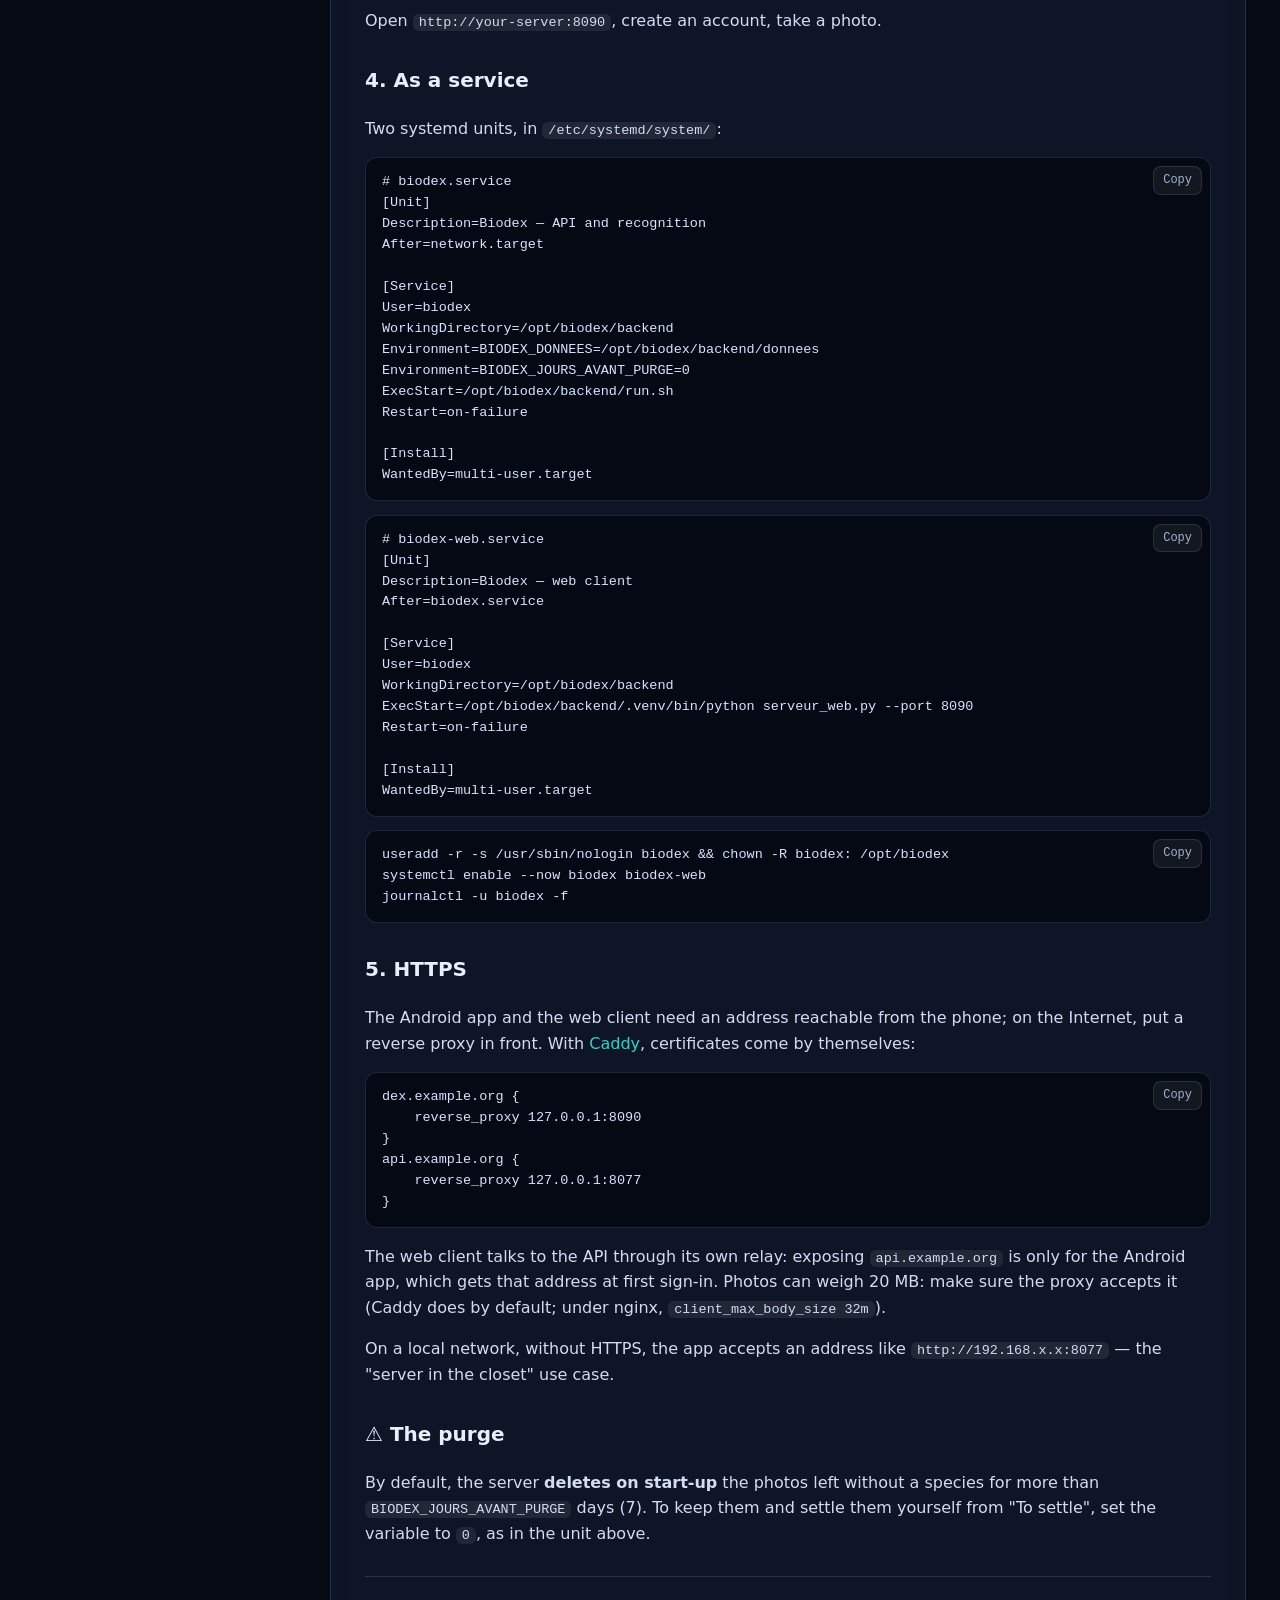
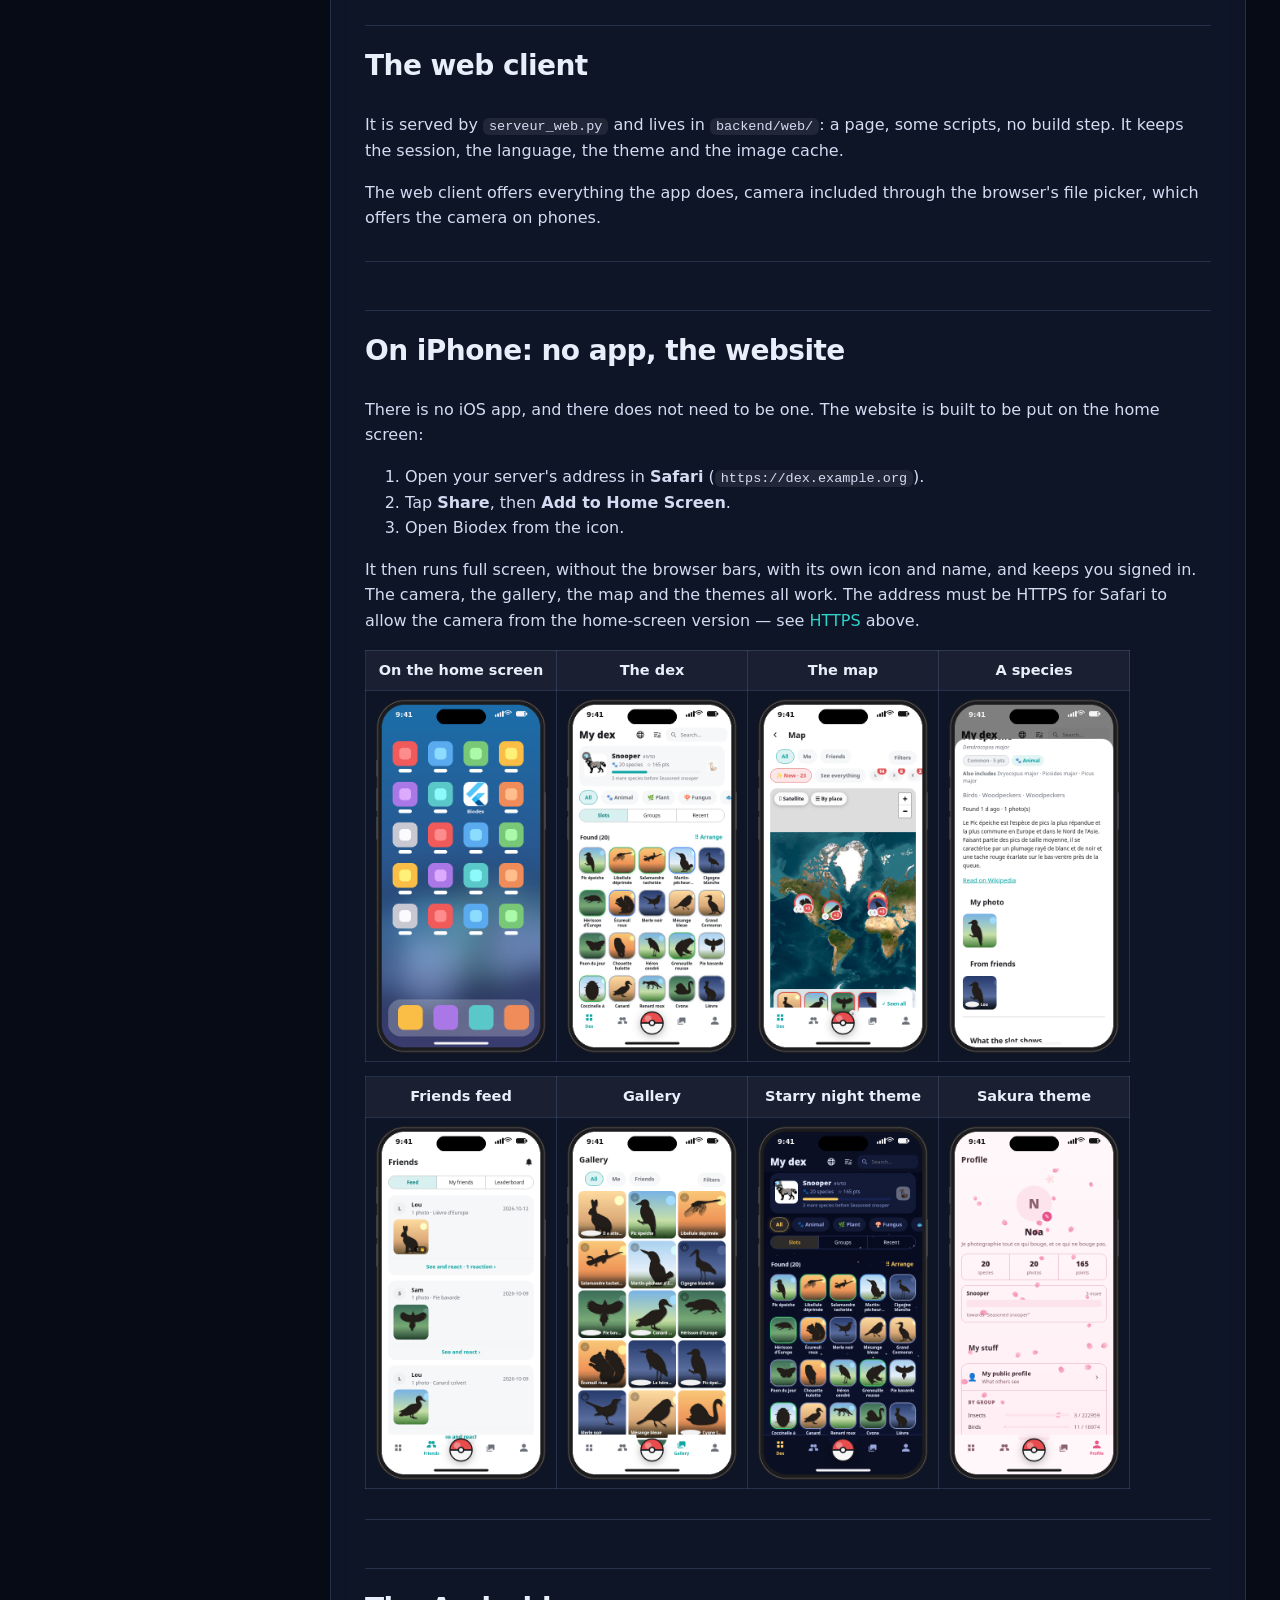
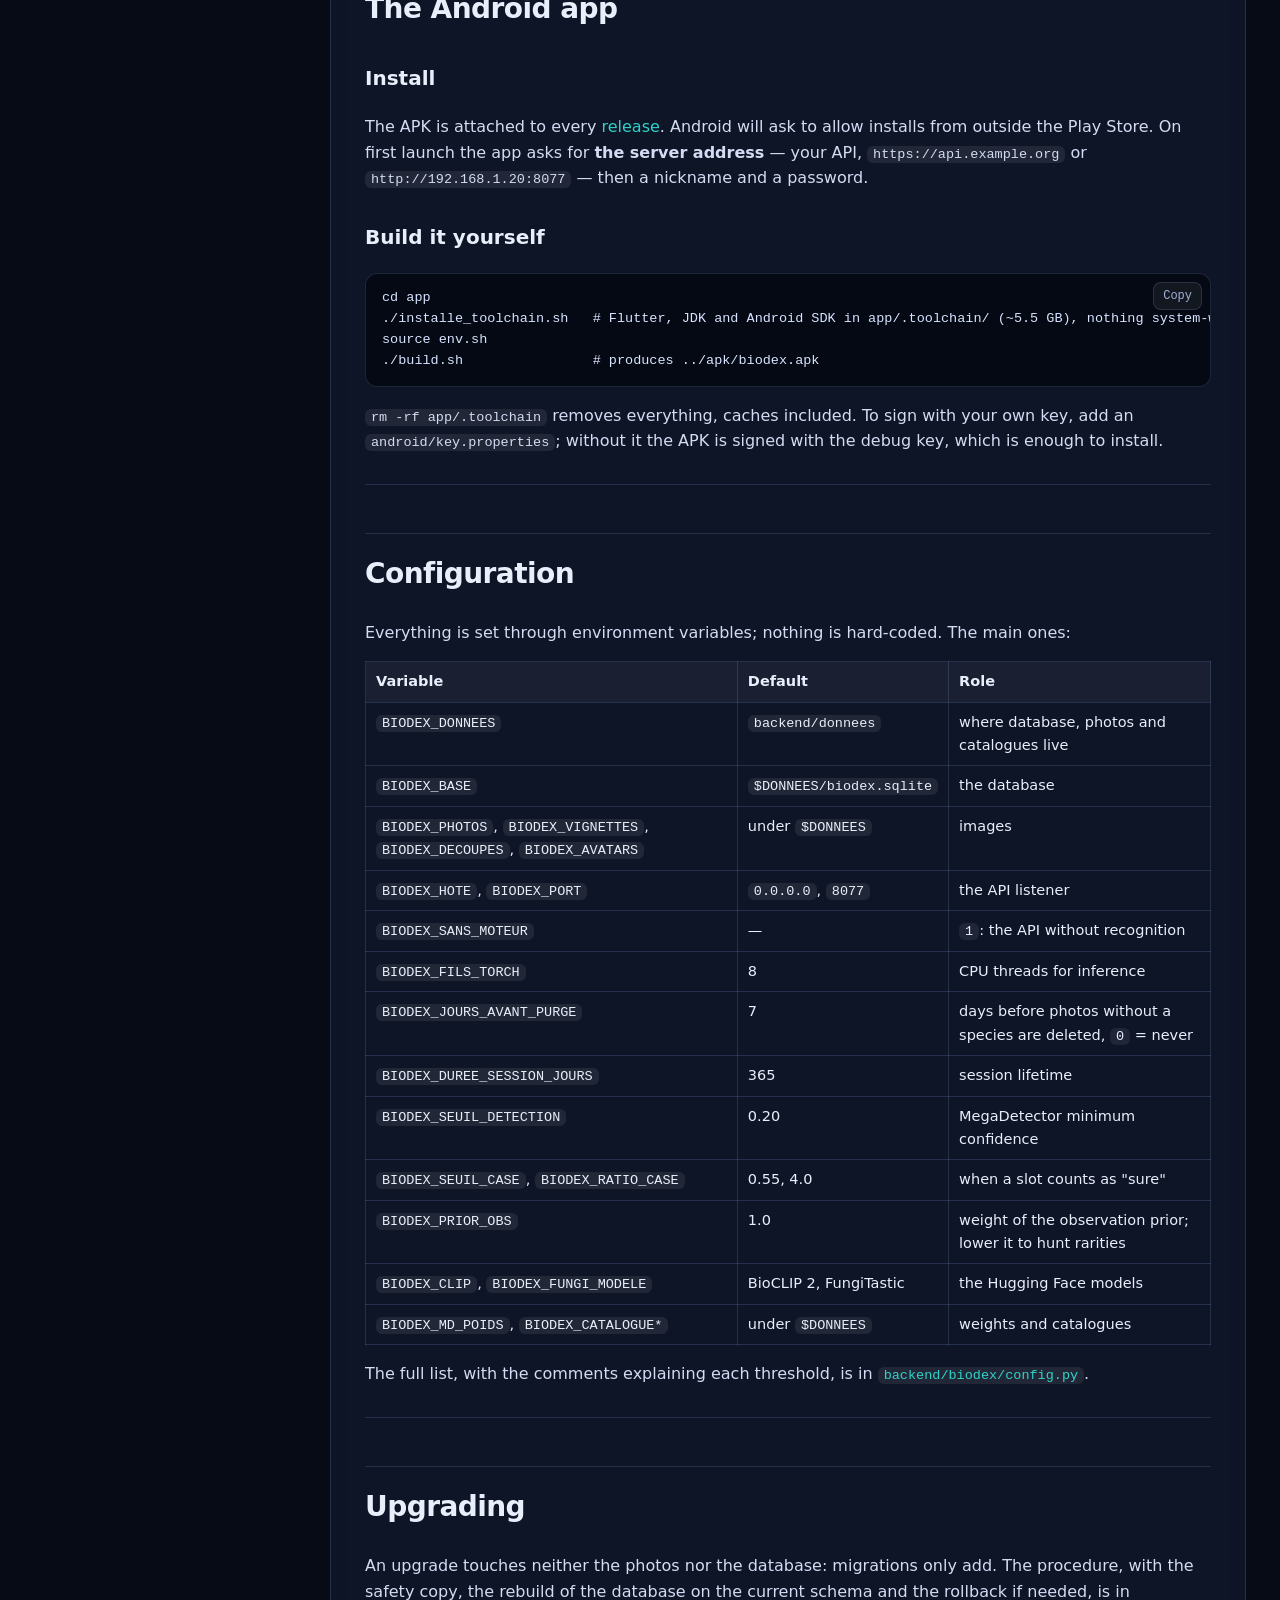
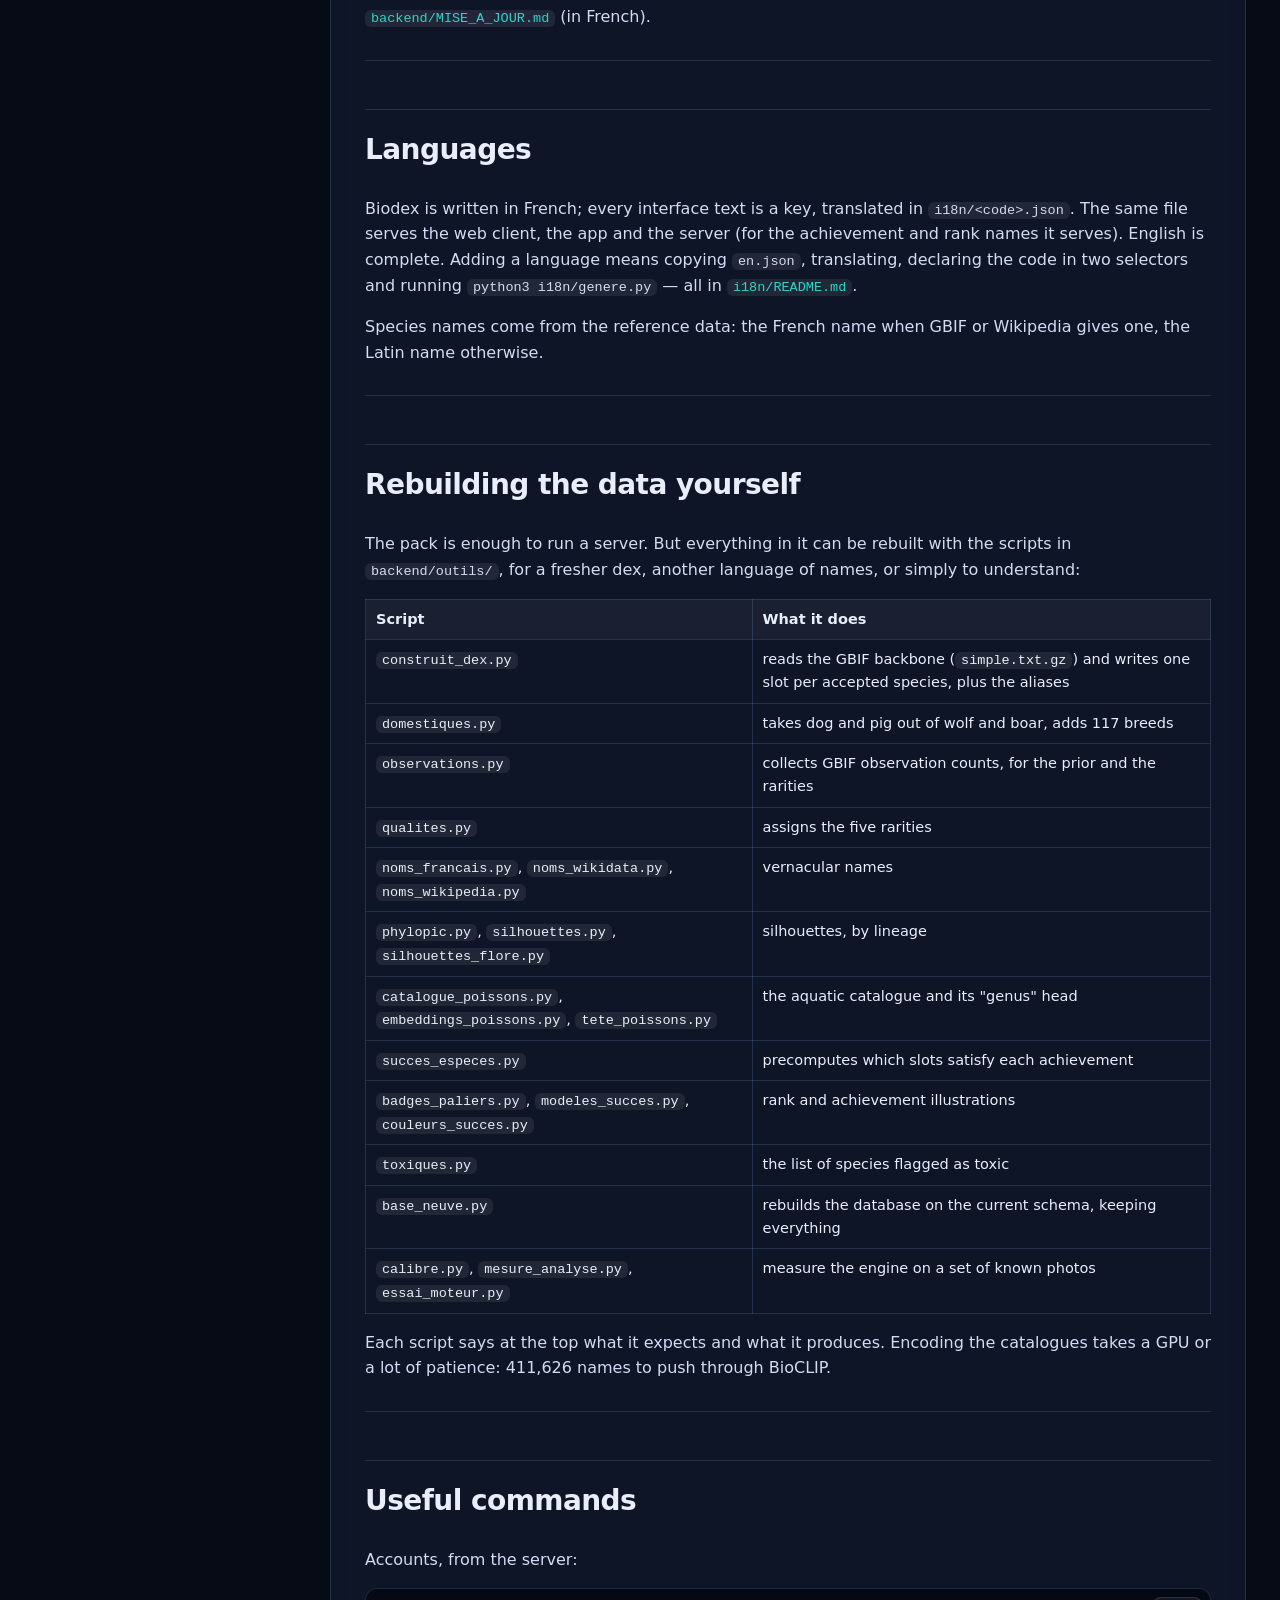
==== commit 08116356: "Site and README: an honest 7 out of 10 for everyday recognition, the 10/10 was only the calibration " ====
--- a/docs/docs.html
+++ b/docs/docs.html
@@ -259,7 +259,7 @@
 <ol>
 <li><strong>MegaDetector v5a</strong> looks for an animal and crops it. If it only sees a car or a landscape, the photo is rejected right away.</li>
 <li><strong>BioCLIP 2</strong> compares the crop to the catalogue — 411,626 Latin names for animals, separate catalogues for plants and fungi.</li>
-<li><strong>The observation prior</strong> corrects the raw result. On its own the model puts the roe deer neck and neck with a Chilean deer seen 404 times in history; we reweight by each species' real frequency in GBIF. Measured on the reference set: 3 correct answers out of 10 without it, 10 out of 10 with (<code>backend/outils/calibre.py</code>).</li>
+<li><strong>The observation prior</strong> corrects the raw result. On its own the model puts the roe deer neck and neck with a Chilean deer seen 404 times in history; we reweight by each species' real frequency in GBIF. On the small calibration set it goes from 3 correct answers out of 10 to 10 out of 10 (<code>backend/outils/calibre.py</code>); in everyday use, expect roughly 7 photos out of 10 to land on the right species — the rest need a tap on the correct suggestion, or a choice from the list.</li>
 <li><strong>Grouping into slots</strong> decides. A slot is not a catalogue entry but an <em>accepted species</em>: <code>Bos taurus</code>, <code>Bos primigenius</code> (the aurochs) and <code>Bos indicus</code> (the zebu) are three catalogue entries and a single slot, the Cow. Probabilities are summed per slot before deciding, which removes the hesitation between close relatives.</li>
 </ol>
 <p>Plants first go through <strong>Pl@ntNet</strong> if the player entered their key (free, 500 identifications a day), then BioCLIP. Fungi go through <strong>FungiTastic</strong> (2,829 species, far more accurate within its scope) with a fallback to BioCLIP outside it.</p>
--- a/docs/style.css
+++ b/docs/style.css
@@ -92,6 +92,7 @@
 section .entete { display: grid; grid-template-columns: 1fr auto; align-items: end; gap: 20px; }
 section .entete .intro { margin-bottom: 0; }
 section .entete + * { margin-top: 30px; }
+.indice { display: none; color: var(--sourd); font-size: 12px; margin: -6px 0 0; text-align: right; }
 
 /* ce qui apparaît en défilant */
 .apparait { opacity: 0; transform: translateY(18px); transition: opacity .6s ease, transform .6s cubic-bezier(.2, .8, .2, 1); }
@@ -218,15 +219,28 @@
   footer .dedans { grid-template-columns: 1fr 1fr; }
 }
 @media (max-width: 640px) {
-  .scene { padding-bottom: 10px; }
+  /* Le téléphone : les trois restent, en éventail serré. */
+  .scene { padding-bottom: 84px; margin-top: 6px; }
+  .scene .tel.gauche, .scene .tel.droite { display: block; width: 36vw; margin: 0 -15vw; }
+  .scene .tel.centre { width: 50vw; }
+  .scene::before { height: 70%; }
+  /* Les grilles de cartes deviennent des bandes qu'on fait glisser : neuf
+     cartes empilées, c'est un mur ; côte à côte, c'est un carrousel. */
+  .cartes, .etapes, .telechargements { display: flex; gap: 12px; overflow-x: auto; scroll-snap-type: x mandatory; margin: 0 calc(-1 * var(--gouttiere)); padding: 18px var(--gouttiere) 14px; scrollbar-width: none; }
+  .cartes::-webkit-scrollbar, .etapes::-webkit-scrollbar, .telechargements::-webkit-scrollbar { display: none; }
+  .carte, .etape { flex: 0 0 78vw; scroll-snap-align: center; }
+  .cartes.trois .carte { flex-basis: 68vw; }
+  .telechargements .carte { flex-basis: 82vw; }
+  .carte .ico { width: 40px; height: 40px; font-size: 21px; margin-bottom: 10px; }
+  .carte p, .etape p { font-size: 14px; }
+  .apparait { opacity: 1; transform: none; transition: none; }
+  .indice { display: block; }
   :root { --gouttiere: 16px; }
   .heros { padding-top: 44px; }
   .heros .chiffres { border-radius: 20px; width: 100%; display: grid; grid-template-columns: 1fr 1fr; }
   .heros .chiffres div { border-right: 0; border-bottom: 1px solid var(--bordure); padding: 12px 14px; }
   .heros .chiffres div:nth-child(odd) { border-right: 1px solid var(--bordure); }
   .heros .chiffres div:nth-last-child(-n+2) { border-bottom: 0; }
-  .scene .tel.gauche, .scene .tel.droite { display: none; }
-  .scene .tel.centre { width: 72vw; }
   section { padding: 52px var(--gouttiere) 16px; }
   section .entete { grid-template-columns: 1fr; }
   .galerie { grid-template-columns: repeat(2, 1fr); gap: 14px 10px; }
